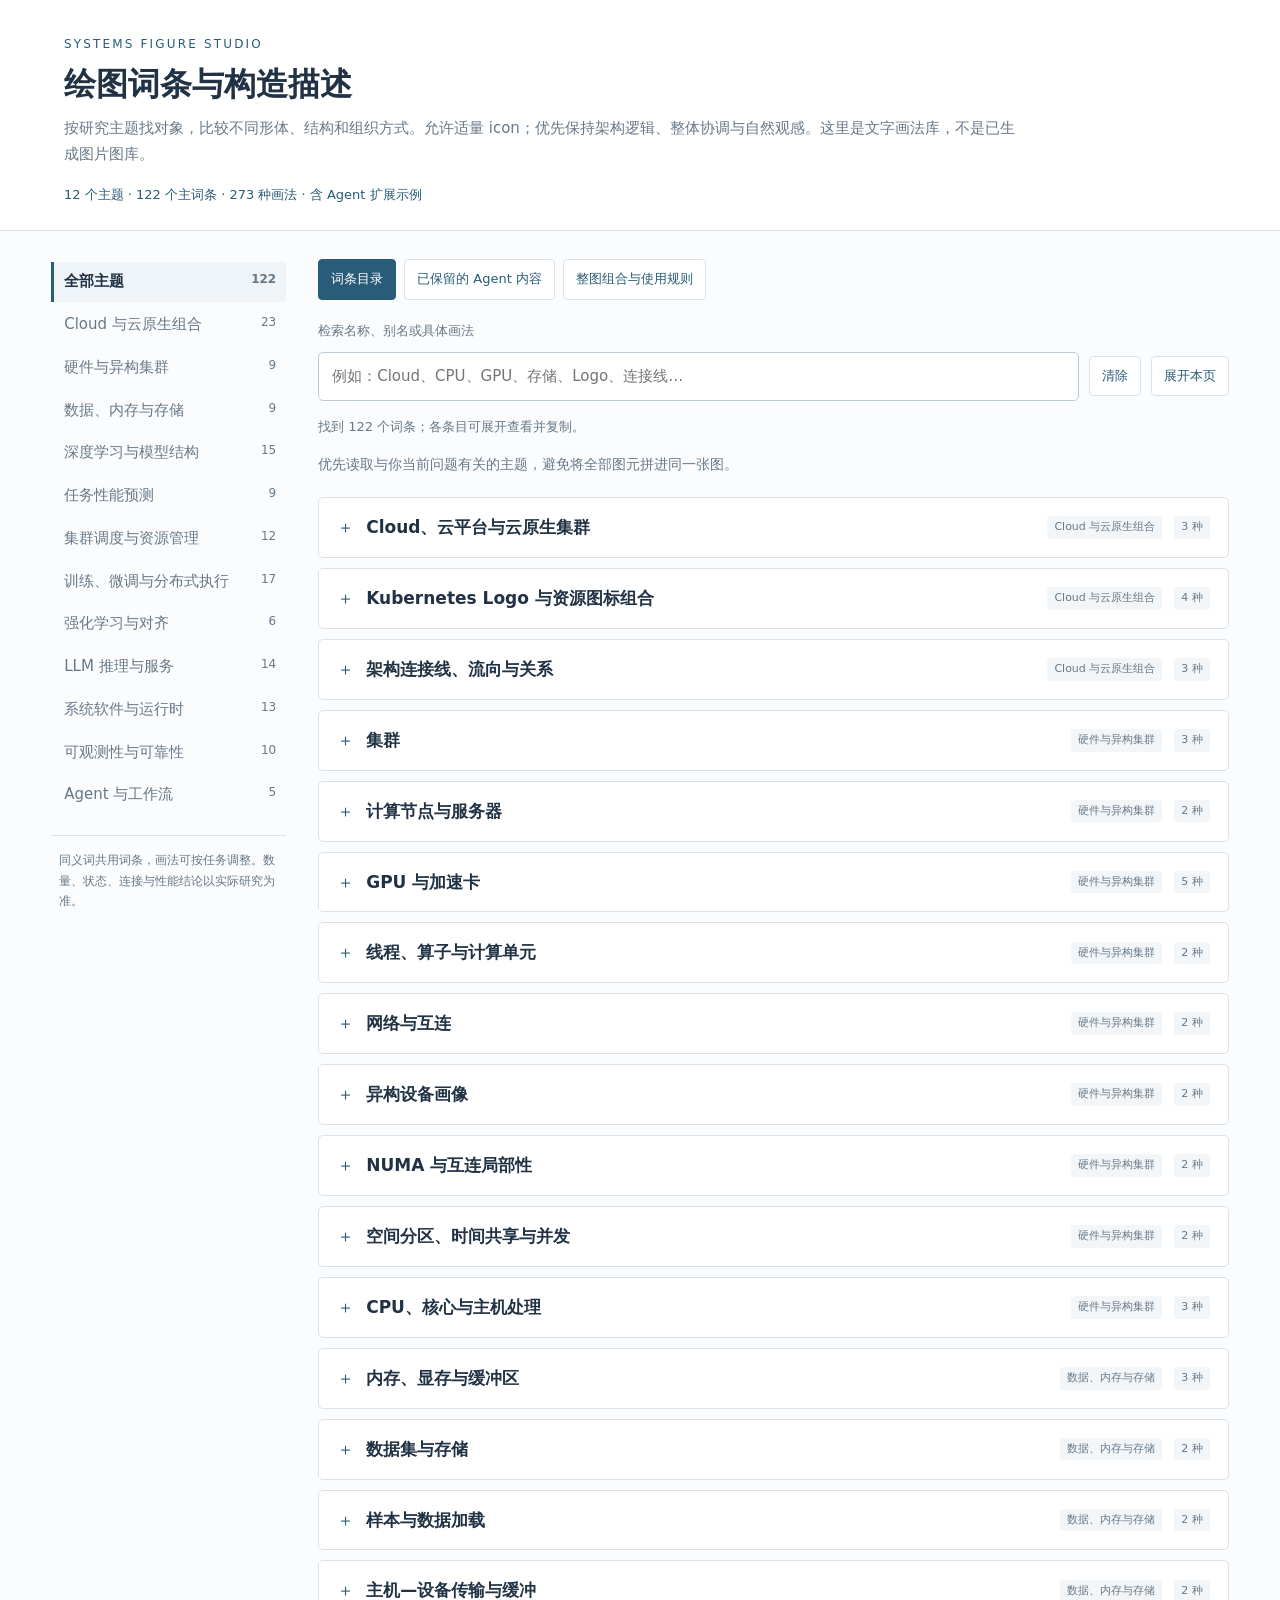
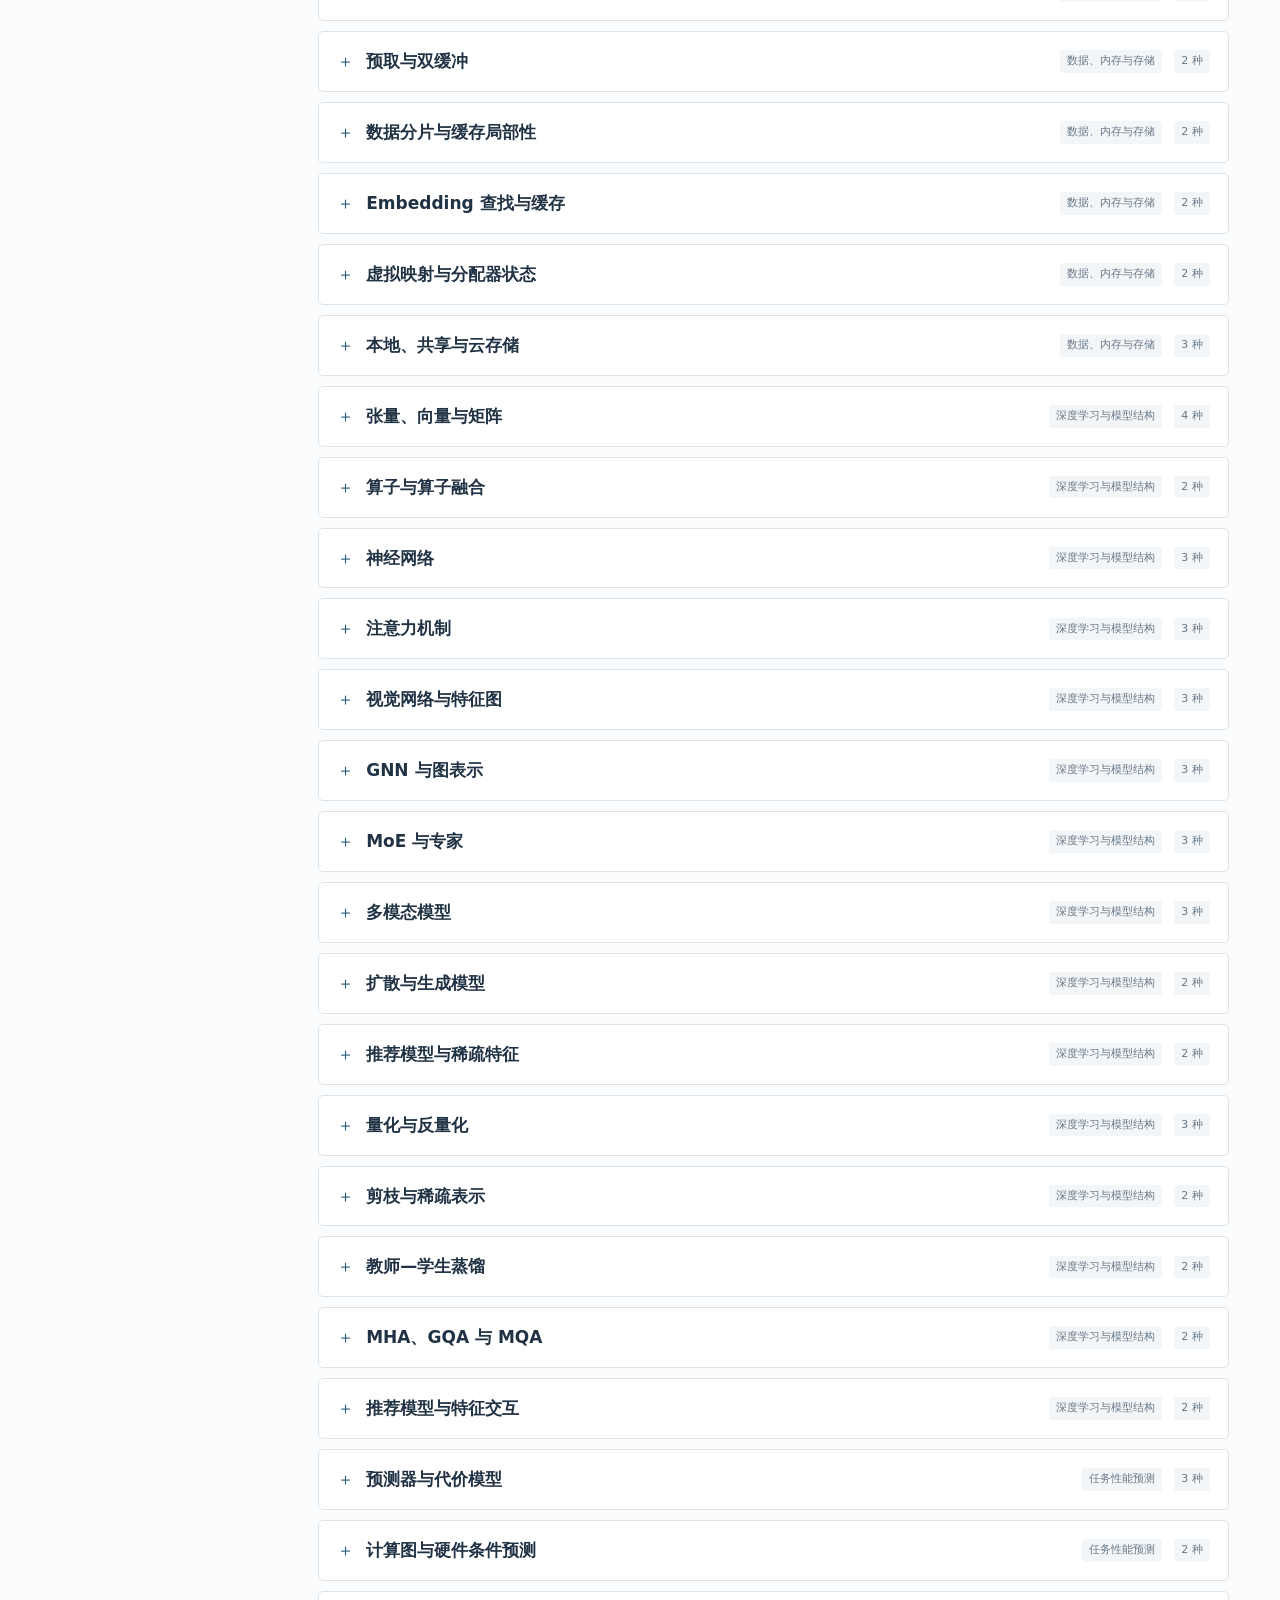
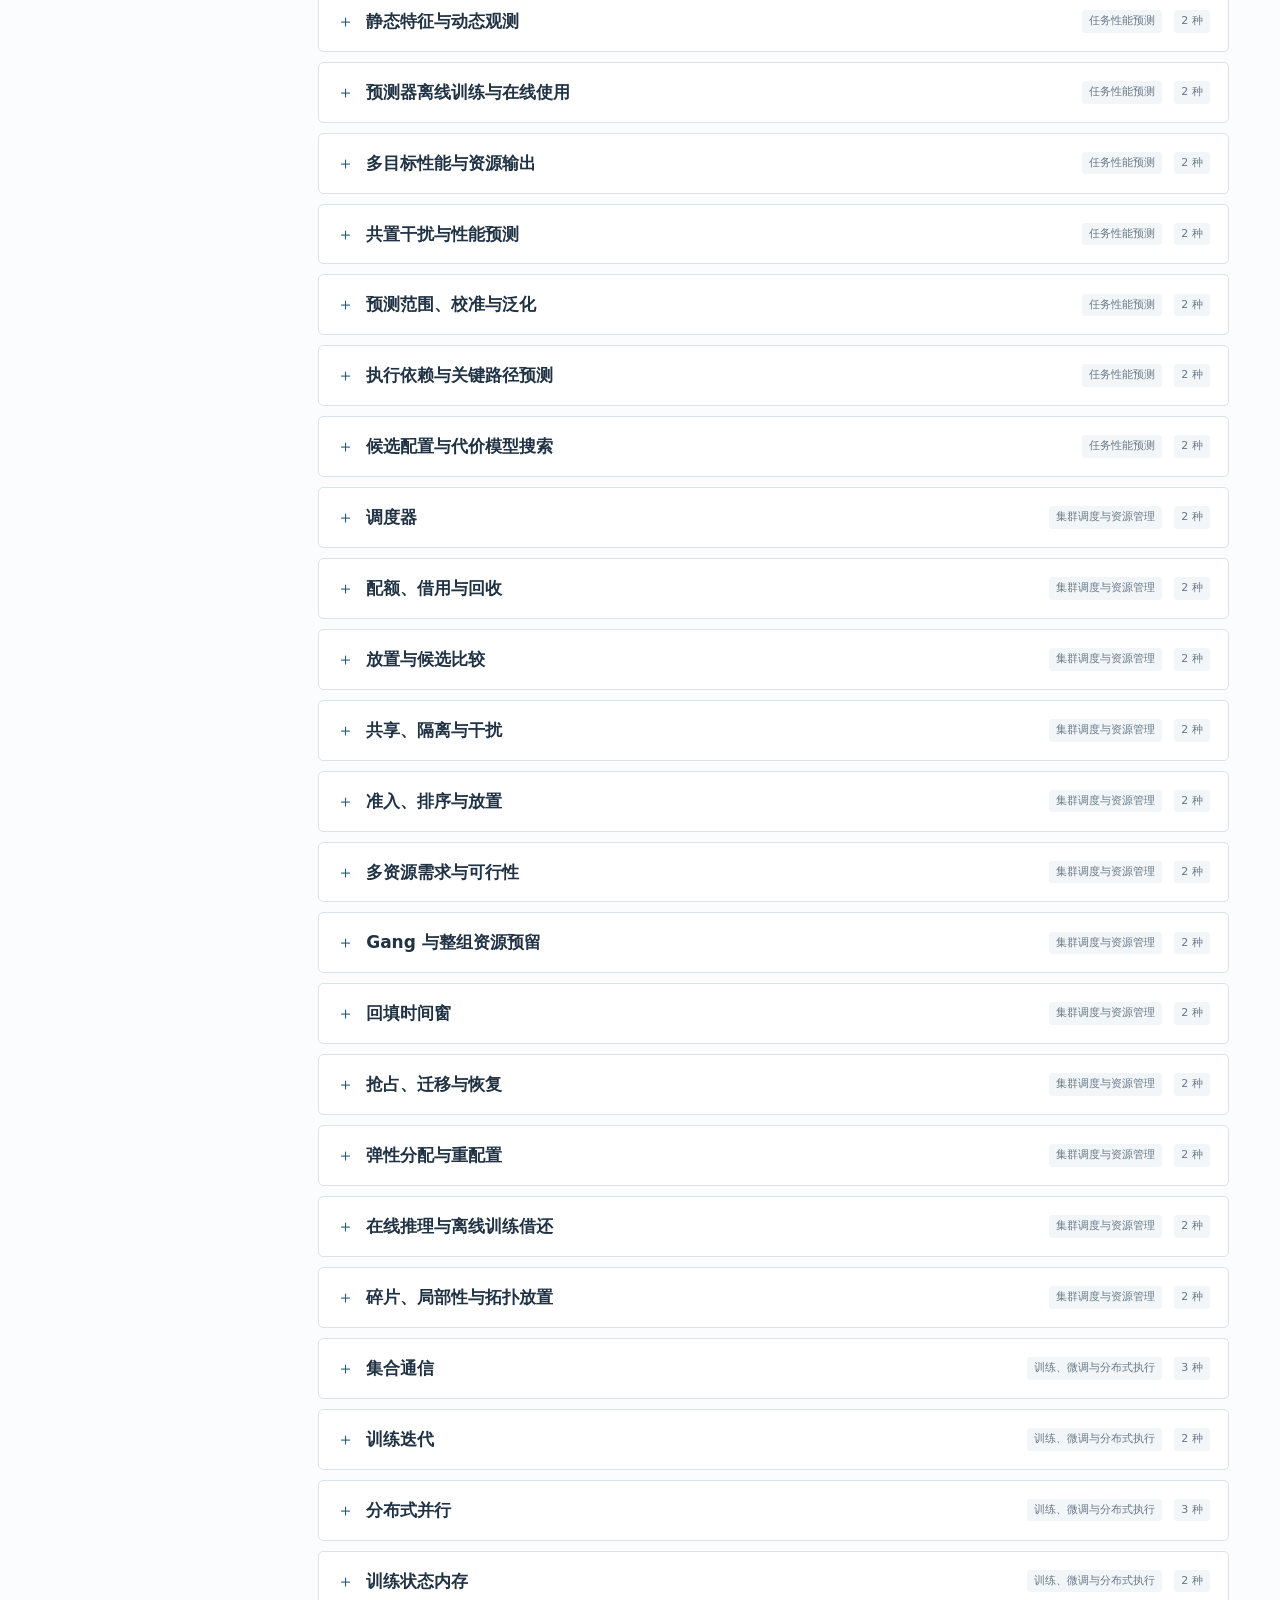
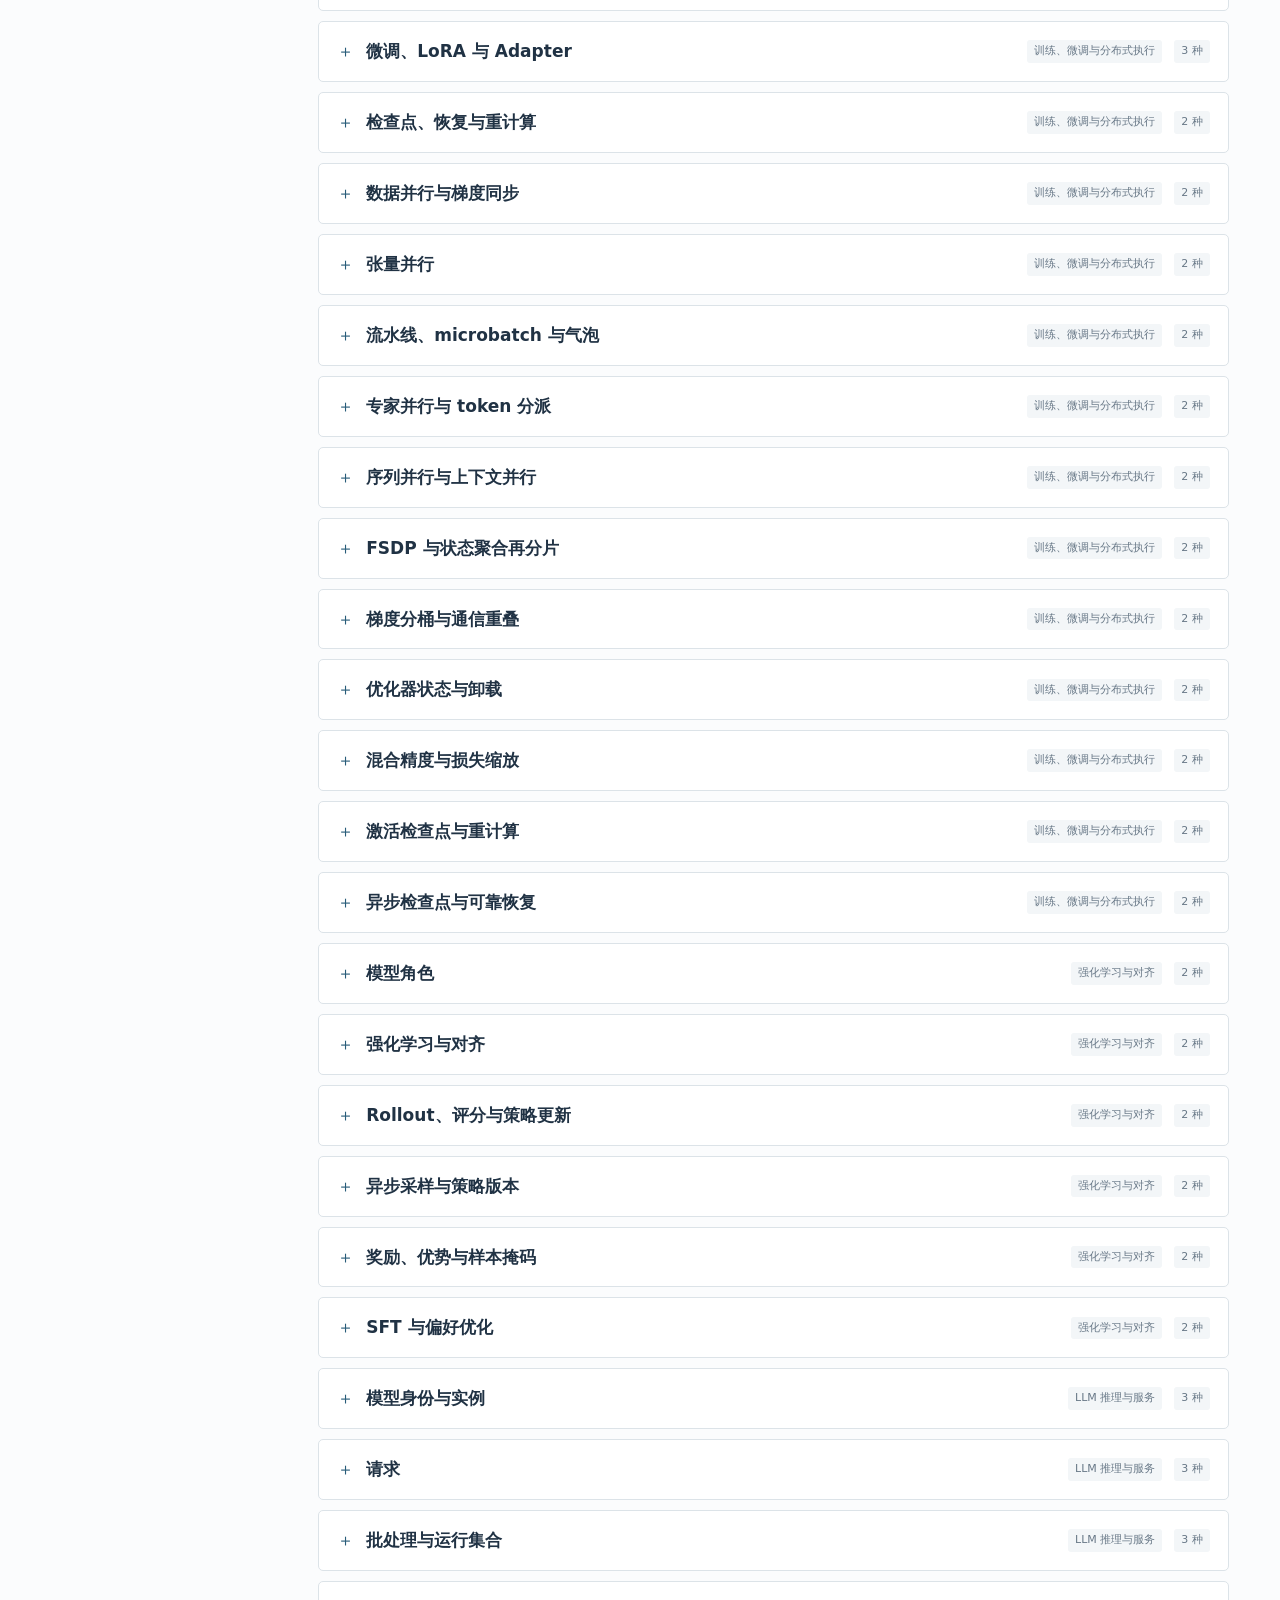
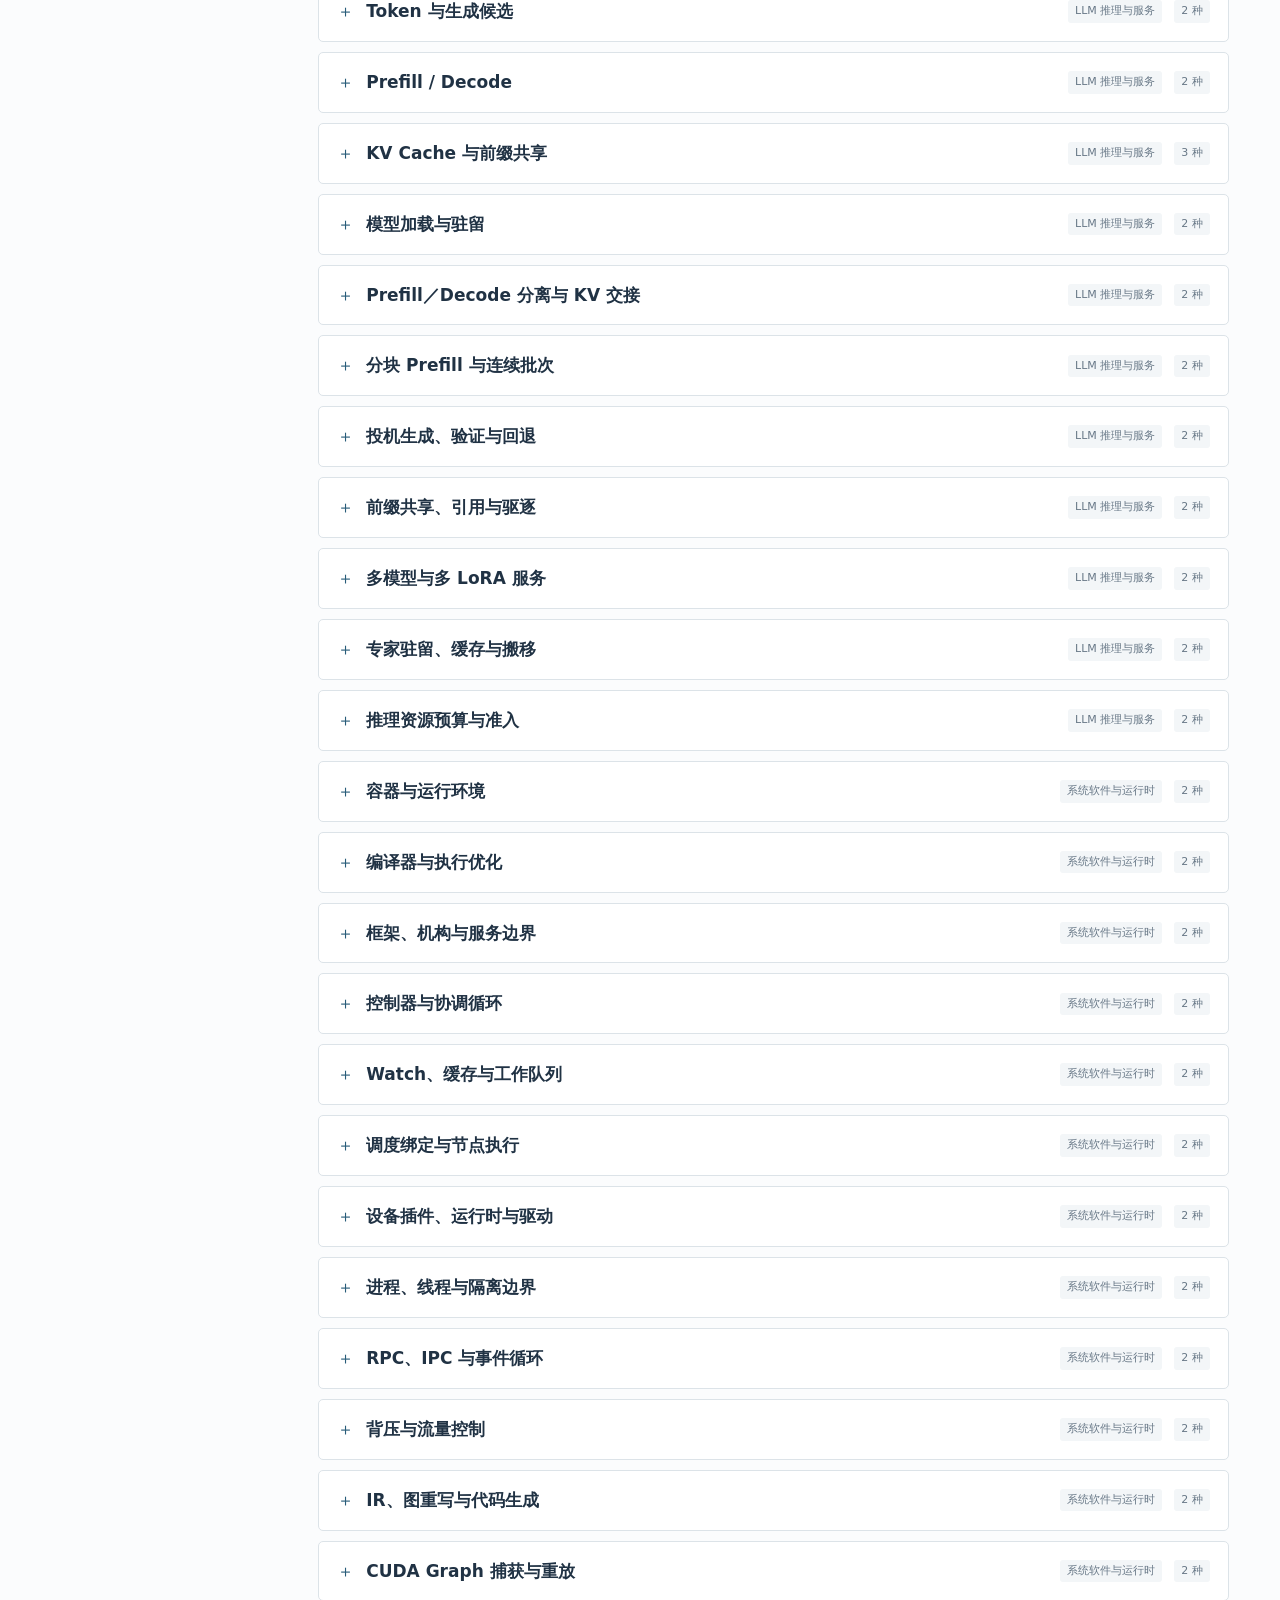
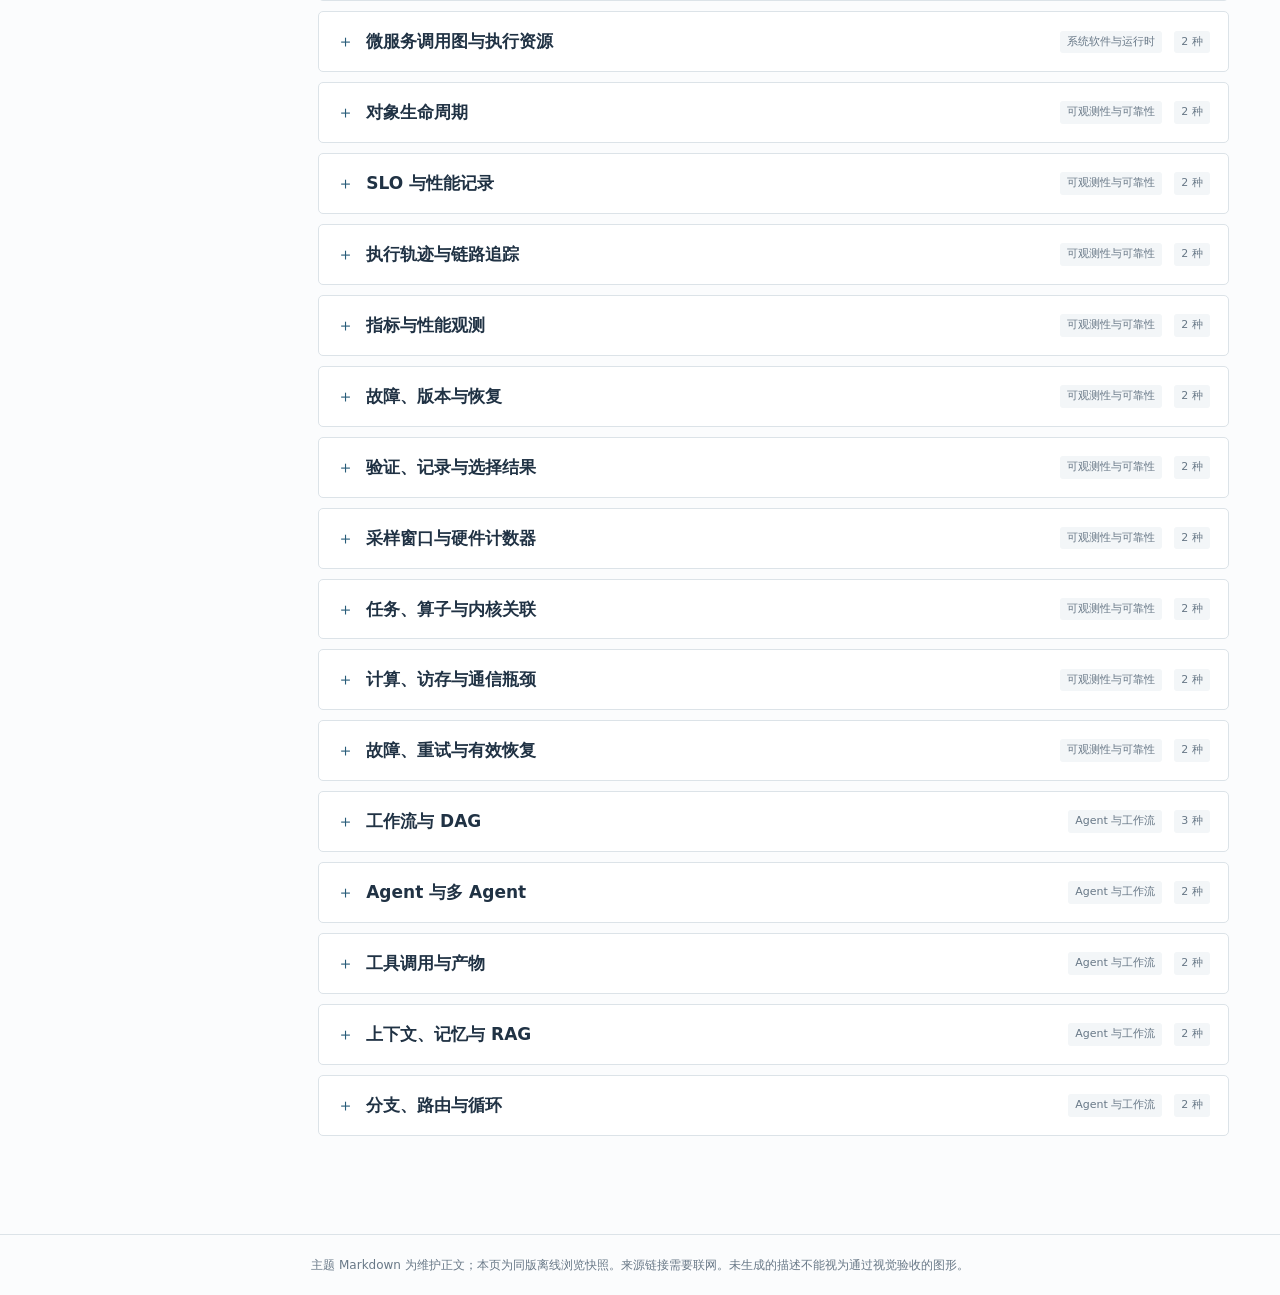
==== guide.html @ da6b76fa "Prepare Systems Figure Studio 0.1.0 for open-source release" ====
<!doctype html>
<html lang="zh-CN"><head><meta charset="utf-8"><meta name="viewport" content="width=device-width, initial-scale=1">
<title>Systems Figure Studio · 画法知识库</title>
<style>
:root{--ink:#203244;--muted:#687887;--line:#dce3e8;--bg:#fbfcfd;--accent:#285c79;--wash:#eef4f7}
*{box-sizing:border-box}body{margin:0;background:var(--bg);color:var(--ink);font:15px/1.7 system-ui,-apple-system,"PingFang SC","Microsoft YaHei",sans-serif}
header{padding:34px 5vw 24px;background:white;border-bottom:1px solid var(--line)}.eyebrow{font-size:12px;letter-spacing:.18em;color:var(--accent)}h1{font-size:32px;line-height:1.25;margin:10px 0 12px;font-weight:670}header p{max-width:960px;margin:0;color:var(--muted)}.stat{font-size:13px;margin-top:17px;color:var(--accent)}
.layout{display:grid;grid-template-columns:235px minmax(0,1fr);gap:32px;max-width:1340px;margin:28px auto;padding:0 4vw 60px}aside{position:sticky;top:15px;align-self:start}aside button{display:block;width:100%;background:none;border:0;border-left:3px solid transparent;text-align:left;padding:9px 10px;margin:3px 0;color:var(--muted);font:inherit;cursor:pointer;line-height:1.45}aside button.active{border-color:var(--accent);background:var(--wash);color:var(--ink);font-weight:600}.number{float:right;color:var(--muted);font-size:12px}.aside-note{border-top:1px solid var(--line);padding:14px 8px;margin-top:20px;font-size:12px;color:var(--muted)}
.controls{display:flex;gap:10px;align-items:center;flex-wrap:wrap}label[for=q]{font-size:13px;color:var(--muted);width:100%}input{min-width:230px;flex:1;border:1px solid #bfcbd3;border-radius:5px;background:white;padding:11px 13px;font:inherit;color:var(--ink)}button:focus-visible,summary:focus-visible,input:focus-visible{outline:3px solid #a6c4d8;outline-offset:2px}.plain{border:1px solid var(--line);background:white;color:var(--accent);padding:8px 12px;border-radius:4px;cursor:pointer;font:inherit;font-size:13px}.result-meta{font-size:13px;color:var(--muted);margin:15px 0}.topic-desc{font-size:14px;color:var(--muted);margin:5px 0 20px}
details.term{background:white;border:1px solid var(--line);border-radius:5px;margin-bottom:10px;overflow:hidden}details.term[open]{border-color:#a7bdcb}summary{list-style:none;cursor:pointer;padding:15px 18px;display:flex;align-items:center;gap:12px}summary::-webkit-details-marker{display:none}summary:before{content:'＋';color:var(--accent);font-size:17px}details[open]>summary:before{content:'−'}summary strong{font-size:17px;font-weight:630;flex:1}.tag{font-size:11px;color:var(--muted);background:#f3f6f8;padding:2px 7px;border-radius:3px;white-space:nowrap}.body{border-top:1px solid var(--line);padding:18px 24px}.aliases{font-size:12px;color:var(--muted);margin:0 0 10px}.meaning{margin:4px 0 14px}.variant{border-left:2px solid #c9d9e2;padding:2px 0 2px 16px;margin:18px 0}.variant h3{font-size:15px;margin:0 0 7px;font-weight:650}.variant p{margin:0}.notes{background:#f8fafb;padding:12px 14px;font-size:13px;color:#556575;margin-top:18px}.notes p{margin:6px 0}.sources button{background:none;color:var(--accent);border:0;border-bottom:1px solid #bdced9;cursor:pointer;padding:0;margin:0 8px 0 0;font:inherit}.foot{display:flex;justify-content:space-between;align-items:center;gap:16px;margin-top:15px;font-size:12px;color:var(--muted)}.empty{border:1px dashed var(--line);padding:35px;text-align:center;color:var(--muted)}
.extra{background:white;border:1px solid var(--line);padding:20px;margin-bottom:16px}.extra h2{font-size:20px;margin-top:0}.extra pre{font:inherit;font-size:14px;line-height:1.9;white-space:pre-wrap;overflow-wrap:anywhere;margin:0;color:#33495a}.tabbar{display:flex;gap:8px;margin-bottom:20px;flex-wrap:wrap}.tabbar .selected{background:var(--accent);color:white;border-color:var(--accent)}dialog{width:min(800px,92vw);max-height:85vh;overflow:auto;border:1px solid var(--line);border-radius:8px;padding:28px;color:var(--ink)}dialog::backdrop{background:#16253570}.close{float:right}dialog h2{font-size:21px;margin:6px 0 16px}dialog p{font-size:14px}a{color:var(--accent);text-underline-offset:3px}.source-id{letter-spacing:.08em;font-size:12px;color:var(--muted)}.toast{position:fixed;bottom:20px;left:50%;transform:translateX(-50%);background:var(--ink);color:white;padding:9px 20px;border-radius:5px;display:none;font-size:13px}.small{font-size:12px;color:var(--muted)}footer{font-size:12px;color:var(--muted);text-align:center;padding:20px;border-top:1px solid var(--line)}
@media(max-width:820px){.layout{grid-template-columns:1fr;gap:18px}aside{position:static;display:flex;gap:4px;flex-wrap:wrap}aside button{width:auto;padding:5px 9px;border-left:0;border-bottom:2px solid transparent;font-size:12px}.number,.aside-note{display:none}h1{font-size:26px}.body{padding:14px}summary{padding:13px 11px}summary strong{font-size:15px}.tag{font-size:10px}}
@media print{aside,.controls,.tabbar,.plain,footer{display:none}.layout{display:block}details{break-inside:avoid}.body{display:block}header{padding:10px}dialog{display:none}}
</style></head><body>
<header><div class="eyebrow">SYSTEMS FIGURE STUDIO</div><h1>绘图词条与构造描述</h1><p>按研究主题找对象，比较不同形体、结构和组织方式。允许适量 icon；优先保持架构逻辑、整体协调与自然观感。这里是文字画法库，不是已生成图片图库。</p><div class="stat" id="stats"></div></header>
<div class="layout"><aside id="themes" aria-label="主题选择"></aside><main>
<div class="tabbar"><button class="plain selected" id="tab-main">词条目录</button><button class="plain" id="tab-agent">已保留的 Agent 内容</button><button class="plain" id="tab-guide">整图组合与使用规则</button></div>
<section id="main-view"><div class="controls"><label for="q">检索名称、别名或具体画法</label><input id="q" type="search" placeholder="例如：Cloud、CPU、GPU、存储、Logo、连接线…"><button class="plain" id="clear">清除</button><button class="plain" id="expand">展开本页</button></div><p class="result-meta" id="count" aria-live="polite"></p><p class="topic-desc" id="scope"></p><div id="list"></div></section>
<section id="extra-view" hidden></section>
</main></div><footer>主题 Markdown 为维护正文；本页为同版离线浏览快照。来源链接需要联网。未生成的描述不能视为通过视觉验收的图形。</footer>
<dialog id="source-dialog"><button class="plain close" id="close-source">关闭</button><div id="source-body"></div></dialog><div class="toast" id="toast" role="status"></div>
<script type="application/json" id="payload">{"terms": [{"id": "cloud-environment", "title": "Cloud、云平台与云原生集群", "topic": "cloud", "topic_title": "Cloud 与云原生组合", "path": "topics/cloud-native-kubernetes.md", "anchor": "cloud-environment", "aliases": ["Cloud", "cloud native", "云", "云原生", "云平台", "云集群", "私有云", "混合云", "region", "availability zone", "VPC", "subnet"], "meaning": "运行环境、管理范围、网络范围或地域层级，以及其中的集群与服务；按本图实际需要展开。", "variants": [{"name": "云轮廓作为环境标题", "description": "在平台标题旁使用简洁云轮廓，下面用轻边界组织一个或多个集群；节点和设备直接复用已有词条。云符号只标识环境，不变成传输数据的中间步骤。复杂布局优先用标题标记而不是把所有节点挤进不规则云轮廓；简单总览可以将云轮廓本身作为整体外形。"}, {"name": "云环境与集群的局部展开", "description": "外层用淡边界表示云环境，内部按实际归属组织集群、计算节点和存储；仅把一个节点向下拉出 CPU、GPU、主存与本地盘，其余节点保留简化身份。外部共享存储单独放在正确范围。由清楚的展开引线维持节点 ID，避免同一节点被误认为新增副本。"}, {"name": "多云／本地并列与跨域路径", "description": "本地与远端云环境平行排列，采用相容的云、机架或节点形体，只有确实存在的请求、数据复制或控制关系跨域连接。地域、可用区、网络域和 Kubernetes 集群属于不同边界维度；重叠关系复杂时拆成逻辑与部署两幅视图，不强制画成固定层层包含。"}], "guard": "云原生不等于必须运行在公有云，也不等于只有 Kubernetes。不要无依据添加 region、VPC、托管控制面或云厂商；平台范围、网络隔离和部署归属分别标明。", "take": "C01。集群组件层次以官方文本校对，云轮廓与整图布局是原创候选。", "refs": ["C01"], "recipe_status": "description_ready", "image_status": "not_generated", "origin": "added_v0.4.1"}, {"id": "kubernetes-platform-logo", "title": "Kubernetes Logo 与资源图标组合", "topic": "cloud", "topic_title": "Cloud 与云原生组合", "path": "topics/cloud-native-kubernetes.md", "anchor": "kubernetes-platform-logo", "aliases": ["Kubernetes", "K8s", "logo", "Logo", "项目标识", "平台标识", "Pod 图标", "Node 图标", "Service 图标"], "meaning": "用准确项目标识说明平台身份，用资源图标或结构说明内部对象，并与整图层级协调。", "variants": [{"name": "集群边界标题", "description": "将官方 Kubernetes Logo 与集群名称组成一个小标题，放在实际集群边界的左上或阅读起点；内部继续画节点、Pod、服务和资源。Logo 与标题相近的视觉重量，不占据核心机制中心。独立集群或独立面板可按需重复，用 ID 区分，不在每个 CPU/GPU/Pod 上贴相同 Logo。"}, {"name": "软件平台层标题", "description": "系统采用分层构图且 Kubernetes 是实现基础时，把 Logo 放在平台层标题。研究模块与既有组件以主次、强调色和短标签区分。软件层次不等于物理部署；研究模块实际在同一集群运行时，不能仅为突出贡献而移到集群边界外。"}, {"name": "接口或折叠平台端点", "description": "详细图把 Logo 放在 Kubernetes API 或平台标题附近，交互箭头连到明确接口或组件；概览可以把 Logo＋准确名称作为折叠平台端点，箭头接该整体。一个视图中不要同时把 Logo 当作背景注释和独立运算节点。"}, {"name": "资源图标与局部结构配合", "description": "项目 Logo 标平台，Pod、Service、Node 等图标标资源类型，实例旁保留名称或 ID。可选择社区资源图标或相容的简化构造，只在焦点对象旁展开容器、队列或设备。框架 Logo 放到对应运行时或服务标题，不组成无归属的技术栈贴纸墙。"}], "guard": "准确标识优先取官方素材；生图不能可靠保留时留位后插入真实 SVG/PNG，不把近似生成图称作官方 Logo。统一视觉尺寸、留白与标签，不扭曲标识。身份标识不表示项目方认证。", "take": "C02、C04。已读官方素材说明；具体位置和组合为本库设计，未用官方图面证明审美质量。", "refs": ["C02", "C04"], "recipe_status": "description_ready", "image_status": "not_generated", "origin": "added_v0.4.1"}, {"id": "architecture-connections", "title": "架构连接线、流向与关系", "topic": "cloud", "topic_title": "Cloud 与云原生组合", "path": "topics/cloud-native-kubernetes.md", "anchor": "architecture-connections", "aliases": ["连接线", "连线", "箭头", "connector", "edge", "data flow", "control flow", "mapping", "dependency", "bus", "switch", "数据流", "控制流", "归属", "局部展开"], "meaning": "通过端点、方向、路由和图例把资源关系、数据传输、控制动作、依赖和映射区分开。", "variants": [{"name": "分层布线与明确端口", "description": "节点或服务层按基线排列，线从面向目的地的端口出入；用短折线或柔和曲线绕开标签，为主数据路径预留通道。包含关系用边界或括号，部署映射用细引线，真正的数据／控制交互才画带方向的路径。线型含义在本图固定并附简短图例，不把“虚线”预设为所有辅助关系。"}, {"name": "共享网络骨架与局部路径高亮", "description": "确有交换机、总线或共享网络时，用少量交换节点与物理链路构成骨架，计算与存储节点以简短支路接入。无向物理连线表示连通，焦点请求另用有向路径叠加；只高亮一条关键路径。简化后的总线需标为网络抽象，不能凭排版创造真实共享瓶颈或全连接拓扑。"}, {"name": "主流程与外围反馈", "description": "主数据路径从左向右或从上向下展开，状态回传、监控和重试绕到外围；不同返回内容分别接真实接收者。跨越不相连的线避免视觉交点，必要时用跳线或调整通道，明确汇合处才画接点。多条同类线可以束化，保留源端与目的端映射，不用粗箭头遮盖未知关系。"}], "guard": "物理互连、请求流、挂载、依赖、包含与映射不可不加说明地混用；双向箭头不自动代表两条独立链路，交叉不等于连接。没有真实数据时线宽只作强调，不标称带宽比例。", "take": "原创绘图语法；可结合 C01、C03、C05 校对控制、数据与资源对象的技术关系。", "refs": ["C01", "C03", "C05"], "recipe_status": "description_ready", "image_status": "not_generated", "origin": "added_v0.4.1"}, {"id": "cluster", "title": "集群", "topic": "hardware", "topic_title": "硬件与异构集群", "path": "topics/hardware-cluster.md", "anchor": "cluster", "aliases": ["cluster", "集群", "异构集群", "多租户", "资源池", "virtual cluster"], "meaning": "多个计算节点、设备与资源归属构成的执行环境。", "variants": [{"name": "节点阵列＋局部展开", "description": "先重复机器单元，在每台内部放少量可辨的设备封装；只将焦点机器拉出剖面，保留节点—设备两层归属。"}, {"name": "拓扑骨架＋节点截面", "description": "以少量实际链路构成主骨架，端点使用含计算阵列和存储条的紧凑节点截面；不画机房摄影式细节。"}, {"name": "资源底板＋任务覆盖层", "description": "在同一资源底板上展示已有占用，再把一个带稳定身份的候选任务覆盖层放入可行区域；格子只承担容量语义。"}], "guard": "节点归属、拓扑和资源单位分开；未给出的设备数量、带宽仅作示意。", "take": "R26、S03。节点与设备的包含关系来自 R26，资源时间份额参照 S03；拓扑轮廓和资源底板是泛化构造。", "refs": ["R26", "S03"], "recipe_status": "description_ready", "image_status": "not_generated", "origin": "migrated_normalized"}, {"id": "node", "title": "计算节点与服务器", "topic": "hardware", "topic_title": "硬件与异构集群", "path": "topics/hardware-cluster.md", "anchor": "node", "aliases": ["node", "worker", "server", "rack", "NUMA", "机架"], "meaning": "一台计算节点中的处理器、存储和连接，或其简化身份。", "variants": [{"name": "模块化剖面", "description": "将 CPU/GPU 计算区、侧置存储条、主存平面画在共享边界内，外部只保留输入/网络端口；需要内部结构时采用局部剖面；只需定位节点时可保留同风格服务器小图标。"}, {"name": "展开式节点", "description": "主体保留窄侧面，内部设备向一侧有序展开，细引出线指向原安装位置；用展开关系表达组成。"}], "guard": "这两种为结构改编，不是某型号服务器的真实布局。", "take": "R17。借鉴所列来源的局部形体或组织关系；各候选是改编描述，不表示每种画法都直接出现在原图。", "refs": ["R17"], "recipe_status": "description_ready", "image_status": "not_generated", "origin": "migrated_normalized"}, {"id": "accelerator", "title": "GPU 与加速卡", "topic": "hardware", "topic_title": "硬件与异构集群", "path": "topics/hardware-cluster.md", "anchor": "accelerator", "aliases": ["GPU", "NPU", "TPU", "FPGA", "ASIC", "加速卡", "NVIDIA", "AMD", "昇腾", "寒武纪", "SM", "Tensor Core"], "meaning": "GPU 或专用加速器；区分物理板卡、芯片与执行组织。", "variants": [{"name": "阵列与局部单元（芯片结构示意）", "description": "重复计算单元间有细互连；侧置缓冲条，拉出一个单元显示 ALU 与寄存器，用特殊运算轮廓保留辨识度。"}, {"name": "专用加速器的分配网与归约树", "description": "仅用于具备该结构的专用加速器：在紧凑封装中排列分配网、运算点阵与归约树，高亮一条数据路径。GPU 板卡或通用设备身份不套用这一内部架构。"}, {"name": "计算面与存储面的分解视图", "description": "计算平面与侧置存储分区错位展开，一束明确的数据路径连接两者；仅做通用示意，不声称实际封装结构。"}, {"name": "简化板卡或芯片身份", "description": "使用薄型板卡或芯片轮廓，保留中央计算体和少量存储部件；省去散热器、螺丝等无关细节。与节点或网络符号保持统一线条和视角，可直接作为设备身份，不强制展开内部阵列。"}, {"name": "薄板卡与局部封装", "description": "用略长的PCB轮廓、薄侧面和局部安装挡片形成设备外形；中央计算封装与两侧显存分开，边缘可露出短金手指。主芯片有明确身份或简洁内部计算面，部件之间保留间距。色彩以板卡和封装的浅明暗变化为主，不用高光质感代替形体。作为小图标时省略针脚和安装细节，保持轮廓及中央计算体；作为大图元时增加有辨识作用的局部而非放大空白矩形。示意部件数量不表示真实产品规格。"}], "guard": "特定论文微架构不等于所有 GPU；厂商能力与布局无依据时不画。", "take": "R17、R18。PE 与局部剖面参考 R17；交叉互连和归约树只适用于 R18 一类专用架构，不作为通用 GPU 实物图。", "refs": ["R17", "R18"], "recipe_status": "description_ready", "image_status": "not_generated", "origin": "migrated_normalized"}, {"id": "compute", "title": "线程、算子与计算单元", "topic": "hardware", "topic_title": "硬件与异构集群", "path": "topics/hardware-cluster.md", "anchor": "compute", "aliases": ["warp", "thread block", "thread", "kernel", "SIMT", "计算单元", "stream"], "meaning": "计算单元、线程组或算子执行的局部结构。", "variants": [{"name": "执行阵列中的活动前沿", "description": "计算点阵中只高亮一条活动行或一组单元，输入切片沿侧边进入，局部输出从另一侧汇出。"}, {"name": "算子内部的数据收敛", "description": "用两束输入、乘加运算点、局部缓冲和输出向量展示 kernel 内部主路径；省略大多数线程。"}], "guard": "节点表示 PE、线程还是算子必须明确；不能混用硬件/逻辑层次。", "take": "R17、R18。借鉴所列来源的局部形体或组织关系；各候选是改编描述，不表示每种画法都直接出现在原图。", "refs": ["R17", "R18"], "recipe_status": "description_ready", "image_status": "not_generated", "origin": "migrated_normalized"}, {"id": "network", "title": "网络与互连", "topic": "hardware", "topic_title": "硬件与异构集群", "path": "topics/hardware-cluster.md", "anchor": "network", "aliases": ["PCIe", "NVLink", "NVSwitch", "InfiniBand", "RDMA", "网络拓扑", "带宽", "link"], "meaning": "通信端点、链路、交换或数据重排关系。", "variants": [{"name": "多级交叉交换网", "description": "细节点与交叉连线构成多级拓扑，外围端口对齐，少量选中路径高亮；不为对称而添加不存在的链路。"}, {"name": "数据重排的二部连线", "description": "左右两组端点各附短数据向量；弧线表示数据从源分区到目标分区的置换，端点身份保持。"}], "guard": "物理链路与逻辑通信分开；线宽未量化时只做强调。", "take": "R18。借鉴所列来源的局部形体或组织关系；各候选是改编描述，不表示每种画法都直接出现在原图。", "refs": ["R18"], "recipe_status": "description_ready", "image_status": "not_generated", "origin": "migrated_normalized"}, {"id": "device-profile", "title": "异构设备画像", "topic": "hardware", "topic_title": "硬件与异构集群", "path": "topics/hardware-cluster.md", "anchor": "device-profile", "aliases": ["heterogeneous device", "设备画像", "算力", "显存", "带宽", "CPU", "GPU", "NPU", "TPU", "FPGA", "ASIC"], "meaning": "同一任务所面对的设备类型与性能条件。", "variants": [{"name": "设备轮廓与侧置属性条", "description": "将不同设备放在同一基线上，采用相容的芯片或板卡小轮廓。每个设备旁只放与判断有关的属性带，例如显存容量、计算能力与链路；焦点属性展开，其余用短标签。属性带分别标单位，不能把长度相同解释为能力相同。"}, {"name": "共享任务与设备条件扇出", "description": "将一个带稳定 ID 的任务小图置于左侧，右侧扇出不同设备条件。任务形体只画一次，每条候选路径附自己的设备标签与预测记录；用弱化的路径保留备选，不把图画成多份任务已同时执行。"}], "guard": "未经实测的性能只用符号或明确的示意值；不同类型加速器不共用虚构的内部版图。", "take": "S01、S03。借鉴硬件条件比较的语义；设备轮廓与属性布局是补充构造。", "refs": ["S01", "S03"], "recipe_status": "description_ready", "image_status": "not_generated", "origin": "original_or_adapted_candidate"}, {"id": "numa-locality", "title": "NUMA 与互连局部性", "topic": "hardware", "topic_title": "硬件与异构集群", "path": "topics/hardware-cluster.md", "anchor": "numa-locality", "aliases": ["NUMA", "PCIe", "NVLink", "NVSwitch", "RDMA", "InfiniBand", "locality"], "meaning": "设备、内存与网络之间的局部性和跨域访问。", "variants": [{"name": "局部岛与跨域桥", "description": "把一个 NUMA 域的 CPU、主存和直连设备收在轻边界内，不同域并排成局部岛；跨域路径从明确端口穿过中间桥接区。优先突出当前任务访问的那条路径，设备小图标保持同一比例。"}, {"name": "拓扑主图与路径抽条", "description": "主图只保留必要端点和交换层，从中抽出一条 CPU—链路—GPU 的访问路径放在下方。主图端点与抽条保持 ID 对应，用接口与跳数标签解释差别，不把低带宽画成断路。"}], "guard": "PCIe、NVLink 和网络交换的实际连接须由部署确定；示意拓扑不是具体服务器布线图。", "take": "尚无专门原图。原创或通用构造候选；没有已绑定的专门原图。", "refs": [], "recipe_status": "description_ready", "image_status": "not_generated", "origin": "original_or_adapted_candidate"}, {"id": "device-sharing-modes", "title": "空间分区、时间共享与并发", "topic": "hardware", "topic_title": "硬件与异构集群", "path": "topics/hardware-cluster.md", "anchor": "device-sharing-modes", "aliases": ["MIG", "MPS", "time slicing", "GPU sharing", "隔离", "并发"], "meaning": "比较不同共享方式的资源边界与执行组织。", "variants": [{"name": "分区剖面", "description": "在一个 GPU 轮廓内用明确边界显示硬件分区，各区分别包含必要计算与存储部分；任务入口接到所分配区域。只在确有硬件分区时使用这种切法，边界位置与比例作示意。"}, {"name": "同卡多流与时间片对照", "description": "保留相同的 GPU 身份，下方分别展开多条流的执行片段，或单条交替时间片。并发图用重叠表达同时执行，轮换图用连续区间表达占用次序；用小标签说明机制，不仅换颜色。"}], "guard": "MIG、MPS、时间切片不能画成同一种隔离；没有配置和实现依据时不标硬上限或强隔离。", "take": "尚无专门原图。原创或通用构造候选；没有已绑定的专门原图。", "refs": [], "recipe_status": "description_ready", "image_status": "not_generated", "origin": "original_or_adapted_candidate"}, {"id": "cpu-processor", "title": "CPU、核心与主机处理", "topic": "hardware", "topic_title": "硬件与异构集群", "path": "topics/hardware-cluster.md", "anchor": "cpu-processor", "aliases": ["CPU", "processor", "socket", "core", "vCPU", "主机处理器", "处理器封装"], "meaning": "CPU 的实体身份、内部核心组织，或在异构计算中的主机侧作用。", "variants": [{"name": "处理器封装与短标签", "description": "用正视或轻微倾斜的芯片轮廓表示 CPU，保留中央计算面与少量边缘触点。旁边标 CPU 或 socket ID；与 GPU 板卡共享线宽、配色和视角，不通过夸张芯片大小推断性能。适合节点内部的小型身份组件。"}, {"name": "核心组与共享缓存的局部展开", "description": "先画封装外形，仅展开一个示意核心组；少量重复核心围绕独立缓存带排列，主存放在封装外。其余核心组折叠为相同轮廓。数量和缓存拓扑无依据时标为示意，不能拿 GPU 的 SM 或专用加速器归约树替代 CPU 内部结构。"}, {"name": "主机准备与设备计算双区", "description": "主机侧用 CPU 小芯片和少量预处理任务，设备侧复用 GPU 板卡与张量组件；数据通过主存／传输带进入设备。仅在真实流程中存在时展开解码、预处理、数据加载，不预设所有 GPU 数据都必须复制经过 CPU。需要表达时序则抽出 CPU 准备与 GPU 执行两条轨道。"}], "guard": "物理 socket、核心、硬件线程和 vCPU 是不同粒度；没有绑定策略时不把每个线程永久连到某个物理核心。", "take": "原创通用构造；没有绑定特定 CPU 型号或专门论文原图。", "refs": [], "recipe_status": "description_ready", "image_status": "not_generated", "origin": "added_v0.4.1"}, {"id": "memory", "title": "内存、显存与缓冲区", "topic": "data", "topic_title": "数据、内存与存储", "path": "topics/data-memory-storage.md", "anchor": "memory", "aliases": ["显存", "memory", "HBM", "DRAM", "SRAM", "register", "共享内存", "寄存器", "buffer", "memory pool"], "meaning": "内存层次、数据驻留与可用容量。", "variants": [{"name": "层次金字塔＋实际数据块", "description": "使用层次轮廓区分快慢存储，旁边另画一个被搬移的 tile；不把金字塔面积用于精确容量。"}, {"name": "切开的内存条带", "description": "长内存面按已占用/缓存/空闲切段，拉出一个块显示 token 或张量片；轮廓保持连续地址空间含义。"}, {"name": "逻辑/物理双视图", "description": "左侧紧凑逻辑页，中间少量映射记录，右侧不连续物理页；用弧线逐块连接，空页保留。"}], "guard": "明确地址、容量和状态；cached 不自动等于 free。", "take": "R19、R22、S09。借鉴所列来源的局部形体或组织关系；各候选是改编描述，不表示每种画法都直接出现在原图。", "refs": ["R19", "R22", "S09"], "recipe_status": "description_ready", "image_status": "not_generated", "origin": "migrated_normalized"}, {"id": "storage", "title": "数据集与存储", "topic": "data", "topic_title": "数据、内存与存储", "path": "topics/data-memory-storage.md", "anchor": "storage", "aliases": ["SSD", "对象存储", "dataset", "数据集", "文件", "分区", "shard", "dataloader"], "meaning": "数据对象、持久存储和层次归属。", "variants": [{"name": "数据页束与局部索引", "description": "不同内容的小数据页错位成束；边缘可见页序，前方抽出一页，内部以样本缩略片表示实际内容。"}, {"name": "分层存储与对象搬移", "description": "上层缓存薄片、中层主存条、下层持久对象页束；同一对象沿跨层路径移动，源端按 copy/move 正确保留。"}], "guard": "存储页与模型参数页不得不加说明地混用；避免数据库圆柱代替全部内容。", "take": "尚无专门原图。通用或原创构造；尚无已绑定的专门原图，待按使用情境补充。", "refs": [], "recipe_status": "description_ready", "image_status": "not_generated", "origin": "migrated_normalized"}, {"id": "data-pipeline", "title": "样本与数据加载", "topic": "data", "topic_title": "数据、内存与存储", "path": "topics/data-memory-storage.md", "anchor": "data-pipeline", "aliases": ["sample", "dataset", "batch", "microbatch", "epoch", "iteration", "dataloader", "预处理", "数据加载"], "meaning": "样本选择、预处理与批次形成。", "variants": [{"name": "样本缩略片到 batch", "description": "图像、文本片段或记录保留少量实际内容，经过选择边界后组成紧凑 batch，不用 Dataset 一个字框概括。"}, {"name": "字段稀疏点到稠密向量", "description": "各字段以不同长度稀疏行表示，激活位突出，扇入映射到相同宽度的embedding行，再进入训练。"}], "guard": "不要把随机抽样、排序和分片画成同一种箭头。", "take": "R14、R16。借鉴所列来源的局部形体或组织关系；各候选是改编描述，不表示每种画法都直接出现在原图。", "refs": ["R14", "R16"], "recipe_status": "description_ready", "image_status": "not_generated", "origin": "migrated_normalized"}, {"id": "host-device-buffer", "title": "主机—设备传输与缓冲", "topic": "data", "topic_title": "数据、内存与存储", "path": "topics/data-memory-storage.md", "anchor": "host-device-buffer", "aliases": ["H2D", "D2H", "pinned memory", "DMA", "异步拷贝", "buffer"], "meaning": "从主机数据到设备可用数据的转移过程。", "variants": [{"name": "主机页束与设备薄片", "description": "主机侧用页束，设备侧用张量薄片；中间保留传输带，带内只有一个焦点批次。固定页内存区域用外括号与短标签识别，完成点之后才把设备数据标为可用。"}, {"name": "计算与拷贝双泳道", "description": "共享时间轴上分开拷贝与计算两条轨道。同一批次的搬移先完成，再由细依赖线接计算；下一批次搬移可与当前计算重叠。只高亮一个依赖对，避免把所有区间连成网。"}], "guard": "异步提交不等于数据已经可用；重叠能力和同步位置由实现决定。", "take": "S02。所列来源仅为相关机制或局部组织依据，具体画面由本条重新构造。", "refs": ["S02"], "recipe_status": "description_ready", "image_status": "not_generated", "origin": "original_or_adapted_candidate"}, {"id": "prefetch-double-buffer", "title": "预取与双缓冲", "topic": "data", "topic_title": "数据、内存与存储", "path": "topics/data-memory-storage.md", "anchor": "prefetch-double-buffer", "aliases": ["prefetch", "double buffering", "ping pong buffer", "数据供给"], "meaning": "通过缓冲切换组织生产与消费。", "variants": [{"name": "两个固定缓冲槽交替", "description": "A、B 两个槽位固定在画面上，分别接生产端和消费端；用两个相邻时刻展示它们交换职责。批次 ID 跟随数据，槽位 ID 不动，正在使用与正在填充可用边框和标签共同区分。"}, {"name": "队列水位与前瞻窗口", "description": "用短有序队列表现已备数据，在读取指针前画一段轻括号表示预取窗口。侧面只展开当前 batch 和下一 batch 的准备路径，已消费数据从队尾真正移出。"}], "guard": "预取不能跳过必要依赖；双缓冲指存储槽，不代表两个模型副本。", "take": "尚无专门原图。原创或通用构造候选；没有已绑定的专门原图。", "refs": [], "recipe_status": "description_ready", "image_status": "not_generated", "origin": "original_or_adapted_candidate"}, {"id": "dataset-locality", "title": "数据分片与缓存局部性", "topic": "data", "topic_title": "数据、内存与存储", "path": "topics/data-memory-storage.md", "anchor": "dataset-locality", "aliases": ["dataset shard", "data locality", "数据缓存", "数据集", "object storage"], "meaning": "任务、数据分片与本地缓存的对应。", "variants": [{"name": "分片页束与就近引用", "description": "将数据集画成带连续分片 ID 的页束，每个节点旁保留已有的少量分片。任务引用线只指向需要的数据；命中路径在节点内闭合，未命中路径延伸到远端存储。"}, {"name": "目录与实体两层", "description": "上方放紧凑分片目录，下方放分布式存储位置；目录项通过引用连到实体分片。迁移前后使用同一 ID，复制时明确保留两份，移动时移除原位置的有效标记。"}], "guard": "数据引用不是实际复制；副本、分片和版本分别标识。", "take": "尚无专门原图。原创或通用构造候选；没有已绑定的专门原图。", "refs": [], "recipe_status": "description_ready", "image_status": "not_generated", "origin": "original_or_adapted_candidate"}, {"id": "embedding-cache", "title": "Embedding 查找与缓存", "topic": "data", "topic_title": "数据、内存与存储", "path": "topics/data-memory-storage.md", "anchor": "embedding-cache", "aliases": ["embedding lookup", "embedding table", "cache miss", "cache hit", "稀疏特征"], "meaning": "稀疏 ID 如何取得嵌入向量，以及未命中怎样回填。", "variants": [{"name": "ID 梳齿与表行抽取", "description": "左侧几枚类别 ID 像梳齿一样对齐到中间表的被选中行，右侧抽出相应向量带。未选中行只留淡轮廓，重复 ID 引用同一行而非复制整张表。"}, {"name": "近端小表与远端长表", "description": "前景显示小型缓存表，后方用较长表的局部表示完整存储；命中从近端直接返回，未命中沿另一条路径访问远端并回填。用一个具体 ID 贯穿，不用对勾代替实际返回向量。"}], "guard": "没有数据时不伪造命中率；Embedding 表访问与 KV 前缀缓存不是同一对象。", "take": "尚无专门原图。原创或通用构造候选；没有已绑定的专门原图。", "refs": [], "recipe_status": "description_ready", "image_status": "not_generated", "origin": "original_or_adapted_candidate"}, {"id": "virtual-physical-memory", "title": "虚拟映射与分配器状态", "topic": "data", "topic_title": "数据、内存与存储", "path": "topics/data-memory-storage.md", "anchor": "virtual-physical-memory", "aliases": ["virtual memory", "physical memory", "allocator", "page table", "fragmentation", "VMM"], "meaning": "地址空间、物理存储和分配器可用状态的区别。", "variants": [{"name": "连续地址带与离散页", "description": "上方连续地址带保留稳定偏移，下方物理页按真实分配顺序排列，中间只连当前关注的几项映射。预留地址采用淡底，已映射部分用更清楚的填充；空物理页保留轮廓。"}, {"name": "固定布局的连续快照", "description": "用三个同坐标快照表现请求结束、缓存保留、真正回收；结束只改变请求标记，实际释放后才清空可用槽。再次使用同一物理页时画新请求 ID，并保留页 ID。"}], "guard": "逻辑释放、缓存驻留、可驱逐、解除映射和物理回收不能合并为一个“free”。", "take": "S09。借鉴 vAttention 的固定双层映射和连续快照，减少高对比网格，保留空白含义。", "refs": ["S09"], "recipe_status": "description_ready", "image_status": "not_generated", "origin": "original_or_adapted_candidate"}, {"id": "storage-services", "title": "本地、共享与云存储", "topic": "data", "topic_title": "数据、内存与存储", "path": "topics/data-memory-storage.md", "anchor": "storage-services", "aliases": ["本地存储", "SSD", "NVMe", "块存储", "block storage", "共享文件系统", "file storage", "对象存储", "object storage", "bucket", "PV", "PVC", "挂载", "存储服务"], "meaning": "存储位于哪里、以什么接口访问，以及存储对象与实际数据的关系。", "variants": [{"name": "本地盘与共享存储池", "description": "本地 SSD 使用节点边界内的扁平盘片或盘盒；共享存储用节点外、共享范围内的紧凑盘组／服务轮廓，多个真实客户端各连访问端口。只展开一个盘或一个数据分片，其余弱化。共享池不要随节点重复复制；外部服务放在正确的集群外或平台范围内。"}, {"name": "存储服务身份与内容剖面", "description": "块存储可用卷体加少量连续块，文件存储可用目录页束，对象存储可用存储桶轮廓加少量带 key 的对象片。圆柱、磁盘或 bucket 图标可直接用于身份；需要解释内容时再展开局部。数据集、模型权重和 checkpoint 用内容标签或局部数据片区分，不为每一种内容发明一套品牌 Logo。"}, {"name": "声明绑定与实际读写分层", "description": "需要解释 K8s 持久卷时，上方用规格页表示 PVC 和 PV，以细映射线表示声明与绑定；下方是实际卷或后端存储。Pod 内的挂载点或块设备入口通过访问路径连后端，不让每次读写沿 PVC→PV→控制器串行经过。控制管理与数据访问在位置和标签上区分；卷类型、访问方式按部署确定。"}], "guard": "本地／远端描述位置，块／文件／对象描述访问抽象，不能混为同一个分类轴。PV/PVC 不是硬盘实物；多客户端连线不自动保证多写者模式，对象存储也不默认具有原生文件挂载语义。", "take": "C03。PVC/PV 与存储后端关系核对官方文本；存储形体为原创候选，不是从该文档原图提取。", "refs": ["C03"], "recipe_status": "description_ready", "image_status": "not_generated", "origin": "added_v0.4.1"}, {"id": "tensor", "title": "张量、向量与矩阵", "topic": "models", "topic_title": "深度学习与模型结构", "path": "topics/models-deep-learning.md", "anchor": "tensor", "aliases": ["tensor", "matrix", "vector", "activation", "feature", "权重", "梯度", "SP", "CP"], "meaning": "向量、矩阵或多维数据及其切片、通道、维度。", "variants": [{"name": "斜置的特征片组", "description": "若干带细网格的平面错位叠放，前面抽出一片。用于特征图时长宽可表示空间维、叠层可表示通道；用于其他张量时明确各轴含义。保持统一视角，让前景切片成为焦点。"}, {"name": "窄向量带与分量", "description": "使用长宽明显不对称的分格带；一端附 token/字段身份，内部少量不同填充表示分量。"}, {"name": "有剖面的张量体", "description": "低透视立体体块露出三轴，一张切片从对应轴抽出并放大；厚度由轮廓和轻明暗辅助，避免用厚重投影掩盖切片。"}, {"name": "矩阵 tile 与遍历路径", "description": "在二维平面上只突出一个 tile，旁边展示该 tile 的输入/输出条；虚线标未物化的中间空间。"}], "guard": "每一轴或重复方向都要有明确含义；示意格数不是真实 shape。", "take": "R02、R06、R19。借鉴所列来源的局部形体或组织关系；各候选是改编描述，不表示每种画法都直接出现在原图。", "refs": ["R02", "R06", "R19"], "recipe_status": "description_ready", "image_status": "not_generated", "origin": "migrated_normalized"}, {"id": "operator", "title": "算子与算子融合", "topic": "models", "topic_title": "深度学习与模型结构", "path": "topics/models-deep-learning.md", "anchor": "operator", "aliases": ["operator", "MatMul", "ReLU", "MLP", "FFN", "残差", "normalization", "算子融合"], "meaning": "数据变换与可选局部融合。", "variants": [{"name": "向量输入＋运算节点", "description": "两路向量接入圆形加/乘节点，输出保留数据形态；线端和旁路不能穿字。"}, {"name": "融合范围的透明包络", "description": "前后对照使用相同算子路径；后图用连续包络圈住融合段，中间临时张量消失，输入输出仍对应。"}], "guard": "融合删除的是中间 materialization 或边界，不能无依据删计算。", "take": "R05、S07。借鉴所列来源的局部形体或组织关系；各候选是改编描述，不表示每种画法都直接出现在原图。", "refs": ["R05", "S07"], "recipe_status": "description_ready", "image_status": "not_generated", "origin": "migrated_normalized"}, {"id": "network-model", "title": "神经网络", "topic": "models", "topic_title": "深度学习与模型结构", "path": "topics/models-deep-learning.md", "anchor": "network-model", "aliases": ["深度学习", "神经网络", "CNN", "RNN", "Transformer", "encoder", "decoder", "大模型"], "meaning": "网络层次、重复结构与局部计算。", "variants": [{"name": "一层展开的重复模型体", "description": "多层沿一个方向排列，只有一层展示局部网络与残差，其余层只露结构轮廓；保持贯穿输入路径。"}, {"name": "圆节点网络骨架", "description": "有限的神经元圆点按层分组，关键连接完整，非关键边弱化；末端接真实向量或记录。"}, {"name": "压缩—展开的编码解码体", "description": "两个对向梯形组成收窄再展开的轮廓，跨层跳接沿上方绕行，瓶颈向量单独可见。 这种轮廓适合实际具有收缩—扩展层次的结构；仅表示 Encoder/Decoder 名称时不强制画成降维与升维。"}], "guard": "沙漏只适用于对应结构；不把所有 LLM 画成编码解码沙漏。", "take": "R04、R07、R11。借鉴所列来源的局部形体或组织关系；各候选是改编描述，不表示每种画法都直接出现在原图。", "refs": ["R04", "R07", "R11"], "recipe_status": "description_ready", "image_status": "not_generated", "origin": "migrated_normalized"}, {"id": "attention", "title": "注意力机制", "topic": "models", "topic_title": "深度学习与模型结构", "path": "topics/models-deep-learning.md", "anchor": "attention", "aliases": ["attention", "self-attention", "cross-attention", "QKV", "causal mask", "PagedAttention"], "meaning": "注意力中的输入、得分、加权与多头结构。", "variants": [{"name": "多路 value 的加权汇聚", "description": "相同长度向量与标量权重在各自圆形乘点汇合，再共同进入加法汇聚；输入身份不变。"}, {"name": "Q/K/V 切片与得分平面", "description": "Q 竖向、K 横向、V 侧置，乘积关联到得分平面；局部格或 tile 高亮，输出向量独立。"}, {"name": "多头的平行小通道", "description": "头部通道以小尺寸重复，内部只展开一个头；末端明确 concat 和投影，不能直接画所有通道相加。"}], "guard": "权重、mask 与稀疏路由不同；只显示机制需要的矩阵细节。", "take": "R08、R19。借鉴所列来源的局部形体或组织关系；各候选是改编描述，不表示每种画法都直接出现在原图。", "refs": ["R08", "R19"], "recipe_status": "description_ready", "image_status": "not_generated", "origin": "migrated_normalized"}, {"id": "vision", "title": "视觉网络与特征图", "topic": "models", "topic_title": "深度学习与模型结构", "path": "topics/models-deep-learning.md", "anchor": "vision", "aliases": ["CV", "ViT", "image patch", "feature map", "特征金字塔", "DETR", "Swin", "图像"], "meaning": "图像、局部窗口、特征尺度和视觉 token。", "variants": [{"name": "多尺度特征平面", "description": "斜置平面逐层改变空间大小，底面保留输入纹理，横向连接明确跨尺度融合。"}, {"name": "图像网格展开为 patch 队列", "description": "在同一图像上划分 patch，抽出并按空间索引排列，映射到嵌入向量；保留一块焦点patch身份。"}, {"name": "卷积局部窗口", "description": "输入特征平面上覆盖一个小窗口，用投影线连接到输出平面中的一点；平面不要全换成字框。"}], "guard": "特征空间分辨率、通道数和 token 数分开编码。", "take": "R02、R14。借鉴所列来源的局部形体或组织关系；各候选是改编描述，不表示每种画法都直接出现在原图。", "refs": ["R02", "R14"], "recipe_status": "description_ready", "image_status": "not_generated", "origin": "migrated_normalized"}, {"id": "gnn", "title": "GNN 与图表示", "topic": "models", "topic_title": "深度学习与模型结构", "path": "topics/models-deep-learning.md", "anchor": "gnn", "aliases": ["GNN", "GCN", "GAT", "GraphSAGE", "图神经网络", "message passing", "graph embedding"], "meaning": "图对象、邻域传播与节点／图表示。", "variants": [{"name": "图通过层叠平面", "description": "同一小图在输入/输出端出现，中间穿过两三张倾斜平面；不同层之间保留稳定节点身份。"}, {"name": "焦点邻域的消息扇入", "description": "只突出中心节点、一跳邻居和沿边传入的小消息向量；一侧接聚合后的向量条。"}, {"name": "重复时刻的同一图", "description": "多个时间薄层保留相同节点位置，用跨层连线表示同一节点的时间关系；空间边和时间边可辨。"}], "guard": "不能把消息图自动改成全连接，也不能将时间层误标网络层。", "take": "R03、R12、R20。图、邻域与时间展开分别取局部表达，只有模型实际需要时组合。", "refs": ["R03", "R12", "R20"], "recipe_status": "description_ready", "image_status": "not_generated", "origin": "migrated_normalized"}, {"id": "moe", "title": "MoE 与专家", "topic": "models", "topic_title": "深度学习与模型结构", "path": "topics/models-deep-learning.md", "anchor": "moe", "aliases": ["MoE", "expert", "router", "gating", "Top-k", "dispatch", "combine", "EP", "共享专家"], "meaning": "路由、专家选择、容量和合并。", "variants": [{"name": "概率小柱＋专家阵列", "description": "token 向量先出现路由概率小柱，随后只有被选专家的路径实显；保留未选专家，末端执行明确 combine。"}, {"name": "专家槽位与 token 重排", "description": "输入 token 窄条在源端成组，目标端按专家分开；相同 token 色/ID 沿连线保留，空位和溢出可辨。"}, {"name": "按设备分布的专家切片", "description": "专家本体各自包含微型网络或参数切片，置于明确设备边界，跨设备连线只连接实际选择。"}], "guard": "区分 k=1、Top-k 与 shared expert；不根据模型品牌猜专家数。", "take": "R09、R10。借鉴所列来源的局部形体或组织关系；各候选是改编描述，不表示每种画法都直接出现在原图。", "refs": ["R09", "R10"], "recipe_status": "description_ready", "image_status": "not_generated", "origin": "migrated_normalized"}, {"id": "multimodal", "title": "多模态模型", "topic": "models", "topic_title": "深度学习与模型结构", "path": "topics/models-deep-learning.md", "anchor": "multimodal", "aliases": ["VLM", "multimodal", "视觉语言模型", "audio", "video", "跨模态", "Gemini", "Claude"], "meaning": "不同模态的数据表示与融合位置。", "variants": [{"name": "不同模态形体汇成向量", "description": "图像使用patch片，文本使用token带，音频使用短波形/时频片，各自映射到统一向量后融合。"}, {"name": "具象输入—分支编码—融合表示", "description": "按模态或特征类型排成开放的平行支路：每路先展示可辨认的输入（序列带、关系图、特征记录），再接对应编码对象和窄向量。支路保留同一色族，到实际融合处汇合；融合之后再连接输出模型或预测结果。各支路可有不同内部结构和长度，不为对称强行等大。参考 figures4papers 的 ImmunoStruct 示意图，具体颜色与阅读范围见 [图例记录](../references/figures4papers-ideas.md)。仅借形体与组织，融合运算、支路数量和输入语义由当前论文决定。"}, {"name": "条件支路进入生成主体", "description": "编码后的条件平面或向量从侧面进入真实cross-attention位置，主干仍保留生成/去噪结构。"}], "guard": "音频形体为补充；模态输入不应全部成为写着Image/Text的相同矩形。", "take": "R13、R14、R11。借鉴所列来源的局部形体或组织关系；各候选是改编描述，不表示每种画法都直接出现在原图。", "refs": ["R13", "R14", "R11"], "recipe_status": "description_ready", "image_status": "not_generated", "origin": "migrated_normalized"}, {"id": "diffusion", "title": "扩散与生成模型", "topic": "models", "topic_title": "深度学习与模型结构", "path": "topics/models-deep-learning.md", "anchor": "diffusion", "aliases": ["diffusion", "denoising", "扩散模型", "DiT", "U-Net", "生成模型", "noise schedule"], "meaning": "带时间步的潜变量和去噪计算。", "variants": [{"name": "沙漏去噪器与潜变量轨迹", "description": "去噪器使用编码—瓶颈—解码轮廓，外部噪声潜变量薄片随步数演变，条件从侧面进入。"}, {"name": "迭代薄片与单步局部展开", "description": "多个同尺寸潜变量平面沿时间排布，只展开一次去噪步骤；同一对象身份和噪声状态连续。"}], "guard": "迭代图不能暗示每步都是独立模型；U-Net不适用于所有扩散架构。", "take": "R11、R02。借鉴所列来源的局部形体或组织关系；各候选是改编描述，不表示每种画法都直接出现在原图。", "refs": ["R11", "R02"], "recipe_status": "description_ready", "image_status": "not_generated", "origin": "migrated_normalized"}, {"id": "recommendation", "title": "推荐模型与稀疏特征", "topic": "models", "topic_title": "深度学习与模型结构", "path": "topics/models-deep-learning.md", "anchor": "recommendation", "aliases": ["推荐系统", "DLRM", "DeepFM", "DCN", "embedding table", "稀疏特征", "dense feature", "cache locality"], "meaning": "稀疏特征、嵌入和特征交互。", "variants": [{"name": "稀疏字段到共享嵌入", "description": "多字段稀疏点行，经各自映射得到等宽向量，向量共享给交互分支与深层网络。"}, {"name": "交互矩阵与候选评分", "description": "字段向量排在矩阵边上，相关交互位置被突出，再接候选评分条；不无依据画所有交互都被执行。"}], "guard": "表大小、字段数、embedding维度不可从示意图反推。", "take": "R15、R16、R06。借鉴所列来源的局部形体或组织关系；各候选是改编描述，不表示每种画法都直接出现在原图。", "refs": ["R15", "R16", "R06"], "recipe_status": "description_ready", "image_status": "not_generated", "origin": "migrated_normalized"}, {"id": "quantization", "title": "量化与反量化", "topic": "models", "topic_title": "深度学习与模型结构", "path": "topics/models-deep-learning.md", "anchor": "quantization", "aliases": ["quantization", "dequantization", "INT8", "INT4", "FP8", "scale", "zero point", "PTQ", "QAT"], "meaning": "数值精度、尺度和表示转换。", "variants": [{"name": "值轴到离散台阶", "description": "左侧短值轴上放少量浮点样本点，右侧用离散台阶表示量化级；对应点通过短线落到级别上，尺度参数放在轴旁。仅解释离散化时不用绘制整套训练网络。"}, {"name": "张量平面与尺度边条", "description": "保持输入与量化后张量相同的形状，以元素位宽标签区分表示，尺度作为独立边条沿通道或组排列。反量化路径从数值表示与尺度共同进入，不通过缩小矩阵面积暗示减少元素数量。"}, {"name": "异常通道的前后对照", "description": "保持激活与权重两列，用简化幅度轮廓对照变换前后；只展开异常通道，变换路径同时指向两侧。取自平滑缩放的机制启发，通用量化无需强行加这一步。"}], "guard": "量化不等于剪枝；低精度并不保证所有硬件都加速；示意幅度不是实验结果。", "take": "S08。保留尺度、通道与分级关系；不继承原图的红绿评价词和密集数值。", "refs": ["S08"], "recipe_status": "description_ready", "image_status": "not_generated", "origin": "original_or_adapted_candidate"}, {"id": "sparsity", "title": "剪枝与稀疏表示", "topic": "models", "topic_title": "深度学习与模型结构", "path": "topics/models-deep-learning.md", "anchor": "sparsity", "aliases": ["pruning", "sparsity", "structured", "unstructured", "N:M", "mask"], "meaning": "哪些权重或通道保留，以及稀疏模式怎样被表示。", "variants": [{"name": "稀疏点阵与掩码", "description": "同尺度并排原权重与稀疏点阵，保留元素坐标；删去位置留空，掩码独立叠在旁侧。强调少量保留路径，不用随机装饰性孔洞表示经过选择的稀疏结构。"}, {"name": "整组通道抽离", "description": "将网络画成并列通道薄带，待移除的一组先用浅描边标明，下一视图按真实重排压紧剩余通道。共享输入输出位置方便比较，结构化删除与仅置零分别描述。"}], "guard": "非结构化稀疏不能直接画成更窄的稠密矩阵；没有内核支持不承诺按比例加速。", "take": "尚无专门原图。原创或通用构造候选；没有已绑定的专门原图。", "refs": [], "recipe_status": "description_ready", "image_status": "not_generated", "origin": "original_or_adapted_candidate"}, {"id": "distillation", "title": "教师—学生蒸馏", "topic": "models", "topic_title": "深度学习与模型结构", "path": "topics/models-deep-learning.md", "anchor": "distillation", "aliases": ["knowledge distillation", "teacher", "student", "soft targets", "temperature"], "meaning": "教师提供的监督与学生训练路径。", "variants": [{"name": "双模型与分布对齐", "description": "教师与学生使用同一视觉家族的模型轮廓，输入从公共位置分流；两侧输出以对齐的概率条或特征片表示，在比较节点汇合。梯度只返回实际更新的分支，教师旁可用小锁标冻结。"}, {"name": "中间特征的层间配对", "description": "两条网络骨架平行排列，使用短横线配对被监督层；层数不同保留真实匹配或投影，不强行一一对应。只展开一对特征，其他配对降为细线。"}], "guard": "教师更大不是定义；教师是否冻结、是否在线计算以及监督形式按方法确定。", "take": "尚无专门原图。原创或通用构造候选；没有已绑定的专门原图。", "refs": [], "recipe_status": "description_ready", "image_status": "not_generated", "origin": "original_or_adapted_candidate"}, {"id": "attention-head-sharing", "title": "MHA、GQA 与 MQA", "topic": "models", "topic_title": "深度学习与模型结构", "path": "topics/models-deep-learning.md", "anchor": "attention-head-sharing", "aliases": ["MHA", "GQA", "MQA", "query head", "KV head", "head sharing"], "meaning": "Query 头与 Key/Value 头之间的分组关系。", "variants": [{"name": "扇出连接与共享 KV 对", "description": "上方若干窄 Q 带按组排列，下方是成对的 K/V 带；一组 Q 指向同一 K/V 对，组间用留白隔开。MHA、GQA、MQA 采用同一布局基准，仅改变合法映射。"}, {"name": "头维度切片与缓存剖面", "description": "将 Q 和 KV 张量并列，明确 head 轴；抽出一个 KV 头的缓存片，连接对应的多个 Q 头。只用少量示意头，不把头数直接等同 GPU 数量。"}], "guard": "说明共享发生在 KV 头；不因共享删除 token 轴或暗示注意力已计算完。", "take": "尚无专门原图。原创或通用构造候选；没有已绑定的专门原图。", "refs": [], "recipe_status": "description_ready", "image_status": "not_generated", "origin": "original_or_adapted_candidate"}, {"id": "feature-interaction", "title": "推荐模型与特征交互", "topic": "models", "topic_title": "深度学习与模型结构", "path": "topics/models-deep-learning.md", "anchor": "feature-interaction", "aliases": ["DLRM", "DeepFM", "DCN", "cross network", "feature interaction", "稠密特征", "稀疏特征"], "meaning": "稀疏特征、稠密特征和交互计算的组合。", "variants": [{"name": "双路输入与交互汇合", "description": "类别 ID 通过表行抽取得到多个嵌入向量，数值特征沿独立窄路径进入小网络；在明确的拼接或交互节点汇合，再进入输出部分。两路保留不同数据形体，不堆品牌模型名称。"}, {"name": "交互网格与重点配对", "description": "特征向量沿矩阵两侧排列，交互位置用稀疏网格表示，选中一对向量拉出运算细节。低阶交互和后续高阶网络分开，避免把所有模型都画成任意全连接。"}], "guard": "点积、外积、cross 和拼接不是同一种操作；根据所画模型选择。", "take": "尚无专门原图。原创或通用构造候选；没有已绑定的专门原图。", "refs": [], "recipe_status": "description_ready", "image_status": "not_generated", "origin": "original_or_adapted_candidate"}, {"id": "predictor", "title": "预测器与代价模型", "topic": "prediction", "topic_title": "任务性能预测", "path": "topics/performance-prediction.md", "anchor": "predictor", "aliases": ["性能预测", "资源预测", "GNN predictor", "profiling", "feature extraction", "估计", "regression", "score"], "meaning": "任务和资源特征进入性能或代价估计的通用入口。", "variants": [{"name": "特征条＋微型网络＋输出记录", "description": "特征以分量向量表示，经过少量圆节点网络，输出带对象ID与单位的记录；关键结构与数据形体不同。"}, {"name": "图结构预测与资源条件", "description": "任务小DAG通过图层平面得到图表示，旁边硬件条件向量进入融合点，之后接少量输出字段。"}, {"name": "多候选评分截面", "description": "固定任务输入，多组资源条件分别得到预测分布/短评分条；不画成三个毫无内容的同形字框。"}], "guard": "预测记录不是执行结果；置信度只在确有定义时绘制。", "take": "R03、R20、S01。借鉴所列来源的局部形体或组织关系；各候选是改编描述，不表示每种画法都直接出现在原图。", "refs": ["R03", "R20", "S01"], "recipe_status": "description_ready", "image_status": "not_generated", "origin": "migrated_normalized"}, {"id": "graph-hardware-prediction", "title": "计算图与硬件条件预测", "topic": "prediction", "topic_title": "任务性能预测", "path": "topics/performance-prediction.md", "anchor": "graph-hardware-prediction", "aliases": ["GNN predictor", "任务性能预测", "算子预测", "hardware conditioned", "计算图"], "meaning": "用任务结构与设备条件形成预测。", "variants": [{"name": "小图穿过结构编码层", "description": "输入保留一个紧凑算子 DAG，各节点附少量输入规模；图穿过一至两张浅斜面表示编码层，输出仍保持节点身份。设备条件用独立特征带从侧面进入融合点，最后分出时长与资源记录。"}, {"name": "局部邻域展开与全图汇总", "description": "从任务图中引出一个邻域，显示邻居向中心节点汇聚的短消息；其他节点保持简略。图级汇总用收拢的向量束表现，设备特征在汇总前或后进入，以实际模型为准。"}], "guard": "拓扑可来自静态解析，测量特征须标获取时点；不暗示先完整运行任务才可预测。", "take": "R03、S01。借鉴图—层—图的结构表达及设备条件语义；不是 Habitat 的 GNN 实现。", "refs": ["R03", "S01"], "recipe_status": "description_ready", "image_status": "not_generated", "origin": "original_or_adapted_candidate"}, {"id": "static-dynamic-features", "title": "静态特征与动态观测", "topic": "prediction", "topic_title": "任务性能预测", "path": "topics/performance-prediction.md", "anchor": "static-dynamic-features", "aliases": ["static features", "dynamic features", "profiling", "runtime state", "工作负载特征"], "meaning": "将稳定任务信息与实时环境信息分开。", "variants": [{"name": "任务骨架与观测窗口双路", "description": "上路为稳定算子小图和输入尺寸，下路为带时间窗的短指标序列。两路在明确位置融合；不要让时序线穿进静态节点内部。任务 ID 与采样窗口分别保留在各自入口。"}, {"name": "固定画像与可替换条件片", "description": "任务画像始终固定，旁侧插入不同时间的环境条件片，预测结果随条件变化。条件片只显示关键资源指标，不画成仪表盘；使用同一坐标和同一单位便于比较。"}], "guard": "只能使用决策时已知特征；不得把未来真实时长作为在线输入。", "take": "S01。所列来源仅为相关机制或局部组织依据，具体画面由本条重新构造。", "refs": ["S01"], "recipe_status": "description_ready", "image_status": "not_generated", "origin": "original_or_adapted_candidate"}, {"id": "predictor-train-serve", "title": "预测器离线训练与在线使用", "topic": "prediction", "topic_title": "任务性能预测", "path": "topics/performance-prediction.md", "anchor": "predictor-train-serve", "aliases": ["offline training", "online prediction", "model update", "calibration", "模型部署"], "meaning": "预测模型本身的训练、发布与反馈。", "variants": [{"name": "双层训练—服务布局", "description": "上层历史样本页束进入训练器，输出带版本号的紧凑模型；下层当前任务直接进入该版本的预测实例。部署用竖向交接连接上下层，真实反馈沿外侧回到样本库。"}, {"name": "版本轨道与并行服务", "description": "左侧发布轨道排列预测器版本，右侧保留运行中的一个版本及其请求流；新版本先经独立验证支路再切换。旧版何时停止以实际发布策略表示，不把训练过程放到每次预测的路径里。"}], "guard": "明确预测器训练与被预测作业训练不是同一层；没有更新机制不擅自加在线学习。", "take": "尚无专门原图。原创或通用构造候选；没有已绑定的专门原图。", "refs": [], "recipe_status": "description_ready", "image_status": "not_generated", "origin": "original_or_adapted_candidate"}, {"id": "multi-target-prediction", "title": "多目标性能与资源输出", "topic": "prediction", "topic_title": "任务性能预测", "path": "topics/performance-prediction.md", "anchor": "multi-target-prediction", "aliases": ["duration", "CPU demand", "host memory", "GPU memory", "multi task prediction"], "meaning": "共享表示怎样生成多种独立预测结果。", "variants": [{"name": "共享向量与小型输出分支", "description": "中心向量束分向几个短预测头，每个头输出不同形态的小记录：时长是带单位的区间标记，内存是有容量标注的占用条。各分支长度相近，重点输出加重，其余弱化。"}, {"name": "配置行与指标列", "description": "多个候选配置沿行排列，列仅放当前研究关心的输出；行首保留同一个任务 ID。选择结果从整行引出，不能把不同配置下最优的单列拼成一个不存在的方案。"}], "guard": "各指标的单位与统计口径明确；不同维度不能共用无单位长度或拼成单一数值。", "take": "尚无专门原图。原创或通用构造候选；没有已绑定的专门原图。", "refs": [], "recipe_status": "description_ready", "image_status": "not_generated", "origin": "original_or_adapted_candidate"}, {"id": "interference-prediction", "title": "共置干扰与性能预测", "topic": "prediction", "topic_title": "任务性能预测", "path": "topics/performance-prediction.md", "anchor": "interference-prediction", "aliases": ["interference", "slowdown", "co-location", "contention", "共置"], "meaning": "固定焦点任务，比较不同竞争条件。", "variants": [{"name": "同设备的成对场景", "description": "在两个相同设备截面内保留任务 A，第二个场景加入 B；公共计算、带宽或缓存区域只展开一个竞争点。A 的预测输出在两侧对齐，不把第二幅 A 解释为同时新增的副本。"}, {"name": "配对矩阵与单格展开", "description": "行列放任务身份，矩阵单元表示一对任务的相容性或性能；只展开一个单元到旁侧资源视图。不可运行与可运行但变慢用不同标记，数字有数据才能填。"}], "guard": "显存能容纳不等于性能无干扰；独占基线、共置预测和实测结果分别说明。", "take": "S03。借鉴配对矩阵和不可共置标记，重做密度与色彩；示意矩阵不冒充实验热图。", "refs": ["S03"], "recipe_status": "description_ready", "image_status": "not_generated", "origin": "original_or_adapted_candidate"}, {"id": "prediction-uncertainty", "title": "预测范围、校准与泛化", "topic": "prediction", "topic_title": "任务性能预测", "path": "topics/performance-prediction.md", "anchor": "prediction-uncertainty", "aliases": ["prediction interval", "quantile", "uncertainty", "calibration", "OOD", "跨设备泛化"], "meaning": "表现预测的适用范围和误差反馈。", "variants": [{"name": "点预测与范围须", "description": "每个任务只有一个点预测标记，左右短须展示有定义的范围；真值在获得后使用独立符号叠加。只展示少量任务，并让范围类型出现在局部标签中。"}, {"name": "源域到目标域与校准支路", "description": "左侧源设备和已知模型形成样本区，右侧目标任务保留自己的条件，共享预测主体放在两者之间。存在少样本校准时增加窄支路；零样本方案不画这条线。"}], "guard": "置信区间、预测区间、分位数不是同义词；不以漂亮阴影暗示已校准或泛化有保证。", "take": "S01。所列来源仅为相关机制或局部组织依据，具体画面由本条重新构造。", "refs": ["S01"], "recipe_status": "description_ready", "image_status": "not_generated", "origin": "original_or_adapted_candidate"}, {"id": "trace-critical-path", "title": "执行依赖与关键路径预测", "topic": "prediction", "topic_title": "任务性能预测", "path": "topics/performance-prediction.md", "anchor": "trace-critical-path", "aliases": ["critical path", "trace graph", "dependency graph", "end to end", "makespan"], "meaning": "从计算、搬移与同步关系推算执行过程。", "variants": [{"name": "轨迹到依赖图", "description": "CPU、GPU、通信使用对齐泳道，选中的事件通过细引线对应到右侧 DAG。图里高亮一条关键依赖链，非关键分支保持可见；只连接确有先后约束的事件。"}, {"name": "原图与反事实图对照", "description": "上下保留相同节点坐标和身份，只改变被优化节点的持续时间或合法融合。随后接各自执行轨道，展示等待是否转移到别处；不能仅缩短一个块就直接写成同等端到端收益。"}], "guard": "有并行与等待时不能把全部算子时长直接求和；trace 的时间重合本身不证明因果。", "take": "S02。借鉴低层事件、依赖与模拟执行的关联；外形为重构提案。", "refs": ["S02"], "recipe_status": "description_ready", "image_status": "not_generated", "origin": "original_or_adapted_candidate"}, {"id": "cost-model-search", "title": "候选配置与代价模型搜索", "topic": "prediction", "topic_title": "任务性能预测", "path": "topics/performance-prediction.md", "anchor": "cost-model-search", "aliases": ["cost model", "what if", "configuration search", "autotuning", "代价模型"], "meaning": "候选生成、预测评估和配置选择。", "variants": [{"name": "配置扇面与唯一出口", "description": "相同任务面对一组不同配置小条，预测器为每条给出代价与约束标记；不可行条在约束位置退出，可行条进入比较，最后仅一条实线去执行。"}, {"name": "搜索树与局部反馈", "description": "把配置改动组织成小搜索树，展开当前访问的局部分支，已评估节点旁留短代价记录。测量反馈返回代价模型，搜索边与模型更新边分开。"}], "guard": "预测最优不等于实测最优；不同配置比较须使用一致目标与约束。", "take": "S07。所列来源仅为相关机制或局部组织依据，具体画面由本条重新构造。", "refs": ["S07"], "recipe_status": "description_ready", "image_status": "not_generated", "origin": "original_or_adapted_candidate"}, {"id": "scheduler", "title": "调度器", "topic": "scheduling", "topic_title": "集群调度与资源管理", "path": "topics/scheduling-resources.md", "anchor": "scheduler", "aliases": ["scheduler", "调度", "admission", "priority", "FCFS", "backfilling", "EASY", "Gang", "Slurm", "Volcano", "Kueue"], "meaning": "选择任务、确定资源与执行次序的决策组件。", "variants": [{"name": "请求内容＋选择扇出＋资源截面", "description": "输入是有token/任务内容的队列，候选通过评分条选出，输出映射到真实资源占用图；调度器可只保留窄边界。"}, {"name": "DAG汇总进入决策", "description": "任务图局部汇总为向量，结合资源状态进入决策，再把同一任务ID的选择画回图中。"}], "guard": "预测器、策略、执行器职责分开；输出必须是具体动作对象。", "take": "R20、S03。借鉴所列来源的局部形体或组织关系；各候选是改编描述，不表示每种画法都直接出现在原图。", "refs": ["R20", "S03"], "recipe_status": "description_ready", "image_status": "not_generated", "origin": "migrated_normalized"}, {"id": "quota", "title": "配额、借用与回收", "topic": "scheduling", "topic_title": "集群调度与资源管理", "path": "topics/scheduling-resources.md", "anchor": "quota", "aliases": ["quota", "reservation", "配额", "预留", "资源借用", "超售", "回收", "弹性伸缩", "公平性"], "meaning": "资源份额、所有权与跨租户借还。", "variants": [{"name": "资源带的租户分界与借用片", "description": "同一容量底板用明确分界表示配额，借用的那一片单独跨界，来源和归还位置保持一致。"}, {"name": "双时刻资源环带", "description": "相同资源池在借出/回收两时刻保持总量，租户份额以分段弧带或条带标明，只在真实配额语义下使用。"}], "guard": "配额不是实时占用；无专门原图支撑的环带模式为提案。", "take": "S03。S03 为时间份额语义参考；租户配额、借用与归还的具体布局为原创提案。", "refs": ["S03"], "recipe_status": "description_ready", "image_status": "not_generated", "origin": "migrated_normalized"}, {"id": "placement", "title": "放置与候选比较", "topic": "scheduling", "topic_title": "集群调度与资源管理", "path": "topics/scheduling-resources.md", "anchor": "placement", "aliases": ["placement", "affinity", "locality", "fragmentation", "可行性", "cost model", "候选方案"], "meaning": "固定候选任务的资源映射与方案选择。", "variants": [{"name": "同候选的多资源截面", "description": "候选任务携带需求形体放在两方案上方；每个方案已有占用保留，仅唯一选中路径变实线。"}, {"name": "数据局部性牵引放置", "description": "一份候选任务连接它需要的数据/模型切片，资源上已有数据用相同ID显示；用路径而非字框解释选择。"}], "guard": "假设布局不是同时执行多份；不可行和可行未选要分开。", "take": "R26、S03。借鉴所列来源的局部形体或组织关系；各候选是改编描述，不表示每种画法都直接出现在原图。", "refs": ["R26", "S03"], "recipe_status": "description_ready", "image_status": "not_generated", "origin": "migrated_normalized"}, {"id": "sharing", "title": "共享、隔离与干扰", "topic": "scheduling", "topic_title": "集群调度与资源管理", "path": "topics/scheduling-resources.md", "anchor": "sharing", "aliases": ["MIG", "MPS", "timeslice", "GPU sharing", "资源隔离", "超售", "干扰", "争用"], "meaning": "多个工作负载对同一资源的共享及边界。", "variants": [{"name": "同底板上的租户分区", "description": "同一计算/存储资源面有明确所有者分区，公共部分用多引用；既有占用与待加入对象分离。"}, {"name": "时间共享与空间共享并列", "description": "同类任务一侧按真实资源分区，另一侧按时间交替；需要并发共享时另用重叠的执行流表达。相同物理设备身份保持，MIG、MPS 与时间切片按实际机制区分。"}], "guard": "隔离保证必须有机制依据，画分界线不等于硬隔离。", "take": "S03。借鉴所列来源的局部形体或组织关系；各候选是改编描述，不表示每种画法都直接出现在原图。", "refs": ["S03"], "recipe_status": "description_ready", "image_status": "not_generated", "origin": "migrated_normalized"}, {"id": "admission-ranking", "title": "准入、排序与放置", "topic": "scheduling", "topic_title": "集群调度与资源管理", "path": "topics/scheduling-resources.md", "anchor": "admission-ranking", "aliases": ["admission", "ranking", "dispatch", "placement", "调度阶段"], "meaning": "区分是否可进入、谁先运行与在哪里运行。", "variants": [{"name": "入口门与排序带及落点", "description": "任务卡经过紧凑准入门，未通过者进入明确等待区；通过者排成带次序的短队列，末端扇出到节点落点。三个阶段采用门、序列、映射三种形态，避免三个同形大框。"}, {"name": "候选集逐层筛选", "description": "同一批任务 ID 在三个集合中连续出现，第一层排除不满足条件者，第二层显示次序，第三层连接设备。只画焦点任务的完整路径，其余用细线压低视觉密度。"}], "guard": "被准入不等于已经分配设备；排队顺序与实际完成顺序可以不同。", "take": "尚无专门原图。原创或通用构造候选；没有已绑定的专门原图。", "refs": [], "recipe_status": "description_ready", "image_status": "not_generated", "origin": "original_or_adapted_candidate"}, {"id": "multi-resource-demand", "title": "多资源需求与可行性", "topic": "scheduling", "topic_title": "集群调度与资源管理", "path": "topics/scheduling-resources.md", "anchor": "multi-resource-demand", "aliases": ["multi resource", "CPU", "memory", "GPU", "resource vector", "需求向量"], "meaning": "任务的多个资源约束与设备可用容量比较。", "variants": [{"name": "资源指纹与对应容量", "description": "每个任务使用短身份卡，下方并列 CPU、内存、GPU 三条独立需求尺。节点侧按同样顺序放可用尺，两者一一对应；当前限制维度突出，其余保持中性。"}, {"name": "资源剖面上的候选覆盖", "description": "在同一节点剖面中把各资源区分开，已有占用用实填，候选需求以轻描边覆盖。只要一个必要维度超界就在该处标明，不通过总面积相加判断可行性。"}], "guard": "资源维度不能混加；整卡、切分设备与时间份额的单位分别写明。", "take": "尚无专门原图。原创或通用构造候选；没有已绑定的专门原图。", "refs": [], "recipe_status": "description_ready", "image_status": "not_generated", "origin": "original_or_adapted_candidate"}, {"id": "gang-reservation", "title": "Gang 与整组资源预留", "topic": "scheduling", "topic_title": "集群调度与资源管理", "path": "topics/scheduling-resources.md", "anchor": "gang-reservation", "aliases": ["gang scheduling", "reservation", "barrier", "all or nothing"], "meaning": "一组相互协作任务的同时准入与启动边界。", "variants": [{"name": "共同括号与启动闸", "description": "多个 worker 小节点由任务括号收在一起，各自连向资源槽，所有必需槽到齐后才越过同一个启动闸。未到齐的那一项保留空轮廓，已预留也仍标 reserved。"}, {"name": "预留窗口与组内泳道", "description": "用共同起始标记对齐组内执行泳道，窗口之前显示预留而非运行；放弃或超时后，相关槽位在下一快照一并回到可用状态。"}], "guard": "Gang 是组级调度语义，不要求所有 kernel 每时刻同步；预留不自动等于占用计算。", "take": "尚无专门原图。原创或通用构造候选；没有已绑定的专门原图。", "refs": [], "recipe_status": "description_ready", "image_status": "not_generated", "origin": "original_or_adapted_candidate"}, {"id": "backfill-window", "title": "回填时间窗", "topic": "scheduling", "topic_title": "集群调度与资源管理", "path": "topics/scheduling-resources.md", "anchor": "backfill-window", "aliases": ["backfilling", "EASY", "reservation time", "回填"], "meaning": "在保留既定启动约束的条件下使用空闲时段。", "variants": [{"name": "固定预留线与短作业插入", "description": "横轴为时间、纵轴为资源，画出前序占用和大作业预留起点；短任务插入其前方空隙，完成端不越过保护边界。空隙保持真实空白，不用装饰纹理遮盖。"}, {"name": "队列与可回填候选对照", "description": "左侧队列固定头部等待作业，右侧抽出资源时间窗口；只有符合条件的后续短作业跨过等待者进入窗口，头部的保留位置不动。"}], "guard": "EASY 通常保护队首作业的预留，不默认保护所有作业；时长预测误差须另作处理。", "take": "尚无专门原图。原创或通用构造候选；没有已绑定的专门原图。", "refs": [], "recipe_status": "description_ready", "image_status": "not_generated", "origin": "original_or_adapted_candidate"}, {"id": "preempt-resume", "title": "抢占、迁移与恢复", "topic": "scheduling", "topic_title": "集群调度与资源管理", "path": "topics/scheduling-resources.md", "anchor": "preempt-resume", "aliases": ["preemption", "resume", "checkpoint", "migration", "recovery cost"], "meaning": "从运行、保存到重新执行的连续过程。", "variants": [{"name": "执行带切口与状态页", "description": "同一作业执行带在抢占点断开，状态以带版本的页束进入暂存；新设备从该检查点继续，间隔明确区分保存、搬移、加载和等待，不画成瞬移。"}, {"name": "源与目标的固定快照", "description": "两台设备同屏，第一时刻源在运行；第二时刻迁移状态在中间；第三时刻目标恢复。任务 ID 连续，源端何时释放依实现显示，复制和迁移采用不同保留状态。"}], "guard": "并非所有任务都能抢占或恢复；未保存进度不能凭图假设零损失恢复。", "take": "尚无专门原图。原创或通用构造候选；没有已绑定的专门原图。", "refs": [], "recipe_status": "description_ready", "image_status": "not_generated", "origin": "original_or_adapted_candidate"}, {"id": "elastic-allocation", "title": "弹性分配与重配置", "topic": "scheduling", "topic_title": "集群调度与资源管理", "path": "topics/scheduling-resources.md", "anchor": "elastic-allocation", "aliases": ["elastic training", "scale up", "scale down", "resource reconfiguration"], "meaning": "资源规模随时段变化以及切换代价。", "variants": [{"name": "伸缩阶梯与重配置缝", "description": "同一作业在连续时段占用不同数量的泳道，扩缩点加窄重配置区；组成员 ID 在增减时明确出现或退出。执行规模变化不靠随意拉宽模型图标表示。"}, {"name": "设备组的前后成员对照", "description": "前后两组设备保持固定网格和已有设备位置，只对新增或退出成员加清楚标记。参数或状态重分配沿边界传递，空出的槽位可以被下一任务使用。"}], "guard": "扩卡收益不默认线性；弹性资源调整与 batch size 调整需按真实策略关联。", "take": "S03、S04。所列来源仅为相关机制或局部组织依据，具体画面由本条重新构造。", "refs": ["S03", "S04"], "recipe_status": "description_ready", "image_status": "not_generated", "origin": "original_or_adapted_candidate"}, {"id": "training-inference-reclaim", "title": "在线推理与离线训练借还", "topic": "scheduling", "topic_title": "集群调度与资源管理", "path": "topics/scheduling-resources.md", "anchor": "training-inference-reclaim", "aliases": ["训练推理混部", "online offline", "borrow reclaim", "headroom", "SLO"], "meaning": "在在线服务保障下借用和回收资源。", "variants": [{"name": "底线、余量与借用层", "description": "资源主体分成在线底线、安全余量和可借区域，离线任务只出现在允许借用的层。流量上升时先标回收触发，再画训练退出或保存，最后推理实例就绪；颜色只辅助真实边界。"}, {"name": "资源轨道与回收时间链", "description": "上方在线需求变化与下方资源分配轨道对齐，回收过程拆成检测、停止或保存、资源释放、实例准备。焦点时段用细括号连接，避免把整条需求曲线当成精确预测。"}], "guard": "安全余量、硬保障与可抢占份额按方案定义；不能把低利用率等同全部可借容量。", "take": "尚无专门原图。原创或通用构造候选；没有已绑定的专门原图。", "refs": [], "recipe_status": "description_ready", "image_status": "not_generated", "origin": "original_or_adapted_candidate"}, {"id": "topology-placement", "title": "碎片、局部性与拓扑放置", "topic": "scheduling", "topic_title": "集群调度与资源管理", "path": "topics/scheduling-resources.md", "anchor": "topology-placement", "aliases": ["fragmentation", "topology placement", "affinity", "packing"], "meaning": "同一候选任务在不同资源状态下的放置比较。", "variants": [{"name": "同候选与多个资源底板", "description": "候选只画一次，多个设备底板使用统一容量尺度；已有占用不动，候选以虚拟覆盖层尝试不同位置。最终只有一条选择路径，其他方案明确为 alternatives。"}, {"name": "设备子图匹配", "description": "任务通信小图与资源拓扑并排，把一组 worker 对应到相邻设备子图，重点标出跨节点链路。可用槽数量相同但通信位置不同的两种方案以同视角对照。"}], "guard": "总空闲容量足够不保证整组可放；拓扑评分与物理容量不要混成一个面积值。", "take": "S03。所列来源仅为相关机制或局部组织依据，具体画面由本条重新构造。", "refs": ["S03"], "recipe_status": "description_ready", "image_status": "not_generated", "origin": "original_or_adapted_candidate"}, {"id": "collective", "title": "集合通信", "topic": "training", "topic_title": "训练、微调与分布式执行", "path": "topics/training-distributed.md", "anchor": "collective", "aliases": ["AllReduce", "AllGather", "ReduceScatter", "All-to-All", "NCCL", "集合通信"], "meaning": "多个 rank 间的归约、分发或重排。", "variants": [{"name": "归约树与局部累积", "description": "多个短向量输入在树形内部逐级相加，汇聚点用明确加法符号，叶和根的数据形状一致。"}, {"name": "环上的移动分片", "description": "四个 rank 沿环放置，每个 rank 旁是带编号的参数切片；相邻阶段只移动指定切片，保持 rank 位置。"}, {"name": "分发再聚合", "description": "选择一种具体的分发或汇集操作，源与目标的分片身份保持；若需要连续表示两种 collective，就分成相邻阶段并写明 Scatter、AllGather 等操作。复制、拼接与求和使用不同汇合标记。"}], "guard": "环式方案是本库补充模式；必须先指明 AllReduce、AllGather 或 ReduceScatter，不能互相冒充。", "take": "尚无专门原图。通用构造提案；通信步骤与数学语义由具体 collective 确定，环或树只是可选拓扑。", "refs": [], "recipe_status": "description_ready", "image_status": "not_generated", "origin": "migrated_normalized"}, {"id": "training", "title": "训练迭代", "topic": "training", "topic_title": "训练、微调与分布式执行", "path": "topics/training-distributed.md", "anchor": "training", "aliases": ["forward", "backward", "optimizer", "前向传播", "反向传播", "梯度累积", "参数更新", "预训练"], "meaning": "数据、前反向与参数更新的一次训练迭代。", "variants": [{"name": "前向/反向双路径", "description": "模型层横向展开，前向特征沿上侧通过，反向梯度沿下侧反向返回；权重更新只连到对应参数面。"}, {"name": "迭代中的稳定参数体", "description": "同一模型体在相邻step保持形体，只有参数版本/更新切片变化；损失由独立标量节点进入梯度路径。"}], "guard": "前向、反向、更新的依赖必须一致；迭代快照不是多个同时驻留实例。", "take": "尚无专门原图。通用或原创构造；尚无已绑定的专门原图，待按使用情境补充。", "refs": [], "recipe_status": "description_ready", "image_status": "not_generated", "origin": "migrated_normalized"}, {"id": "parallelism", "title": "分布式并行", "topic": "training", "topic_title": "训练、微调与分布式执行", "path": "topics/training-distributed.md", "anchor": "parallelism", "aliases": ["DP", "TP", "PP", "数据并行", "张量并行", "流水线并行", "多机多卡", "Megatron"], "meaning": "并行方式总入口；专门画法见各并行词条。", "variants": [{"name": "rank 内参数切片", "description": "每个 rank 中用同一尺度的参数/梯度/状态切片，标全量或分片；跨rank通信沿明确数据路径。"}, {"name": "模型阶段与 microbatch 斜向推进", "description": "阶段排列成泳道，microbatch 用短数据带沿斜线推进；时间上保留 bubble 和重叠。"}, {"name": "专家分布与 token 跨界", "description": "设备边界内展开专家体，外部 token 映射到其中；图中不把 EP 路由冒充所有并行方式。"}], "guard": "DP/TP/PP/EP 不共用一个含义不明的“多卡”图标。", "take": "S04、R24。借鉴所列来源的局部形体或组织关系；各候选是改编描述，不表示每种画法都直接出现在原图。", "refs": ["S04", "R24"], "recipe_status": "description_ready", "image_status": "not_generated", "origin": "migrated_normalized"}, {"id": "training-state", "title": "训练状态内存", "topic": "training", "topic_title": "训练、微调与分布式执行", "path": "topics/training-distributed.md", "anchor": "training-state", "aliases": ["parameters", "gradients", "optimizer states", "ZeRO", "FSDP", "Adam", "模型状态"], "meaning": "参数、梯度与优化器状态的存储及更新。", "variants": [{"name": "三层状态条跨 rank 对照", "description": "参数、梯度、优化器状态各用固定层序；每张卡相同尺度，分片只保留拥有的区段。"}, {"name": "局部更新面附着于主参数", "description": "主参数宽面保持，更新量以更薄独立面附在对应层旁；引用和真正参数副本分开。"}], "guard": "优化器状态、激活与KV不能同色同名；大小须有比例说明。", "take": "R24。借鉴所列来源的局部形体或组织关系；各候选是改编描述，不表示每种画法都直接出现在原图。", "refs": ["R24"], "recipe_status": "description_ready", "image_status": "not_generated", "origin": "migrated_normalized"}, {"id": "peft", "title": "微调、LoRA 与 Adapter", "topic": "training", "topic_title": "训练、微调与分布式执行", "path": "topics/training-distributed.md", "anchor": "peft", "aliases": ["SFT", "LoRA", "Adapter", "PEFT", "微调"], "meaning": "参数高效微调的旁路、低秩分解或层内适配器。", "variants": [{"name": "梯形低秩旁路", "description": "在主权重路径旁放收窄和展开的两段梯形，窄腰标rank，再经加法回主输出；可旋转成横向。"}, {"name": "矩阵切片的低秩分解", "description": "主权重是宽矩阵平面，旁边两张互补长宽的瘦矩阵相乘得到增量；轮廓与维度相符。"}, {"name": "层内的可替换适配片", "description": "只展开一个重复层，在该层旁保留可抽出的适配参数片；其他层弱化，避免把Adapter画成另一整模型。"}], "guard": "LoRA旁路和串联Adapter并非同机制；分别说明。", "take": "R01。借鉴所列来源的局部形体或组织关系；各候选是改编描述，不表示每种画法都直接出现在原图。", "refs": ["R01"], "recipe_status": "description_ready", "image_status": "not_generated", "origin": "migrated_normalized"}, {"id": "checkpoint", "title": "检查点、恢复与重计算", "topic": "training", "topic_title": "训练、微调与分布式执行", "path": "topics/training-distributed.md", "anchor": "checkpoint", "aliases": ["checkpoint", "恢复", "容错", "重计算", "rematerialization", "activation checkpoint", "弹性训练"], "meaning": "保存状态或激活的通用入口，分开故障恢复与重计算。", "variants": [{"name": "参数切片冻结成快照束", "description": "当前参数面复制到有版本/step标记的快照页束，再从同一快照恢复到新执行体；保存后源仍存在。"}, {"name": "激活保留点与重计算弧线", "description": "前向层路径上只保留部分激活平面，反向需要时通过明确回算路径重建；缓存与落盘快照分开。"}], "guard": "重计算不是checkpoint恢复；所有回路必须有对应依赖。", "take": "尚无专门原图。通用或原创构造；尚无已绑定的专门原图，待按使用情境补充。", "refs": [], "recipe_status": "description_ready", "image_status": "not_generated", "origin": "migrated_normalized"}, {"id": "data-parallel", "title": "数据并行与梯度同步", "topic": "training", "topic_title": "训练、微调与分布式执行", "path": "topics/training-distributed.md", "anchor": "data-parallel", "aliases": ["DP", "DDP", "data parallel", "AllReduce"], "meaning": "模型副本、不同数据与同步更新。", "variants": [{"name": "完整副本与分流样本", "description": "将同一模型的小型网络轮廓放在几个 worker 内，各自接不同样本页。底部用集合通信环收集梯度，更新后版本标签保持一致。完整副本形体相同，样本与梯度使用不同数据形态。"}, {"name": "分片状态与副本边界双层", "description": "上层表达逻辑数据并行组，下层按配置展开参数或优化器分片。用完整模型边界表示逻辑语义，用带 rank 标识的片表示物理存储，避免把两种层次混为一体。"}], "guard": "DDP 与带状态分片的数据并行区分；多副本不表示每份数据都相同。", "take": "S04、S06。所列来源仅为相关机制或局部组织依据，具体画面由本条重新构造。", "refs": ["S04", "S06"], "recipe_status": "description_ready", "image_status": "not_generated", "origin": "original_or_adapted_candidate"}, {"id": "tensor-parallel", "title": "张量并行", "topic": "training", "topic_title": "训练、微调与分布式执行", "path": "topics/training-distributed.md", "anchor": "tensor-parallel", "aliases": ["TP", "tensor parallel", "row parallel", "column parallel", "matrix shard"], "meaning": "算子中的参数或张量如何跨设备切分。", "variants": [{"name": "矩阵切块与分支运算", "description": "输入矩阵保留行列轴，沿被切维度分成标 rank 的片，各片进入自己的运算节点。输出根据实际算法拼接或归约，汇合符号明确，不一律画成加法。"}, {"name": "一层模型局部剖面", "description": "模型主体只展开一个线性层，内部显示分散到设备的参数片；其他层折叠为薄层。通信线局限于该局部，输入与输出位置保持可追踪。"}], "guard": "TP 分片不是完整模型副本；列切、行切与输出归约须对应真实算子。", "take": "S04。所列来源仅为相关机制或局部组织依据，具体画面由本条重新构造。", "refs": ["S04"], "recipe_status": "description_ready", "image_status": "not_generated", "origin": "original_or_adapted_candidate"}, {"id": "pipeline-microbatch", "title": "流水线、microbatch 与气泡", "topic": "training", "topic_title": "训练、微调与分布式执行", "path": "topics/training-distributed.md", "anchor": "pipeline-microbatch", "aliases": ["PP", "1F1B", "pipeline parallel", "microbatch", "bubble"], "meaning": "模型阶段与批次在时间上的推进。", "variants": [{"name": "层组与阶梯流水", "description": "上方把网络分成 stage，下方相应泳道放前向与反向片段；相同 microbatch 使用稳定 ID，沿 stage 成阶梯推进。空白表示气泡，预热和排空与稳定段分开。"}, {"name": "一次批次的贯穿路径", "description": "弱化其他批次，仅跟踪一个 microbatch 在各阶段的前后向，用少量箭头说明依赖；旁边用折叠轨道表示其他流水活动，让局部组件不变成满页甘特图。"}], "guard": "1F1B 需满足实际依赖；不凭颜色交替就断言合法调度，也不混同同步与异步流水。", "take": "S04。所列来源仅为相关机制或局部组织依据，具体画面由本条重新构造。", "refs": ["S04"], "recipe_status": "description_ready", "image_status": "not_generated", "origin": "original_or_adapted_candidate"}, {"id": "expert-parallel", "title": "专家并行与 token 分派", "topic": "training", "topic_title": "训练、微调与分布式执行", "path": "topics/training-distributed.md", "anchor": "expert-parallel", "aliases": ["EP", "expert parallel", "All-to-All", "token dispatch", "combine"], "meaning": "token 路由到分布式专家并返回组合。", "variants": [{"name": "路由梳齿与专家岛", "description": "token 条进入小路由节点，按选中专家分成窄束，跨设备到专家岛。只展开一条路径，返回束在 combine 位置合并；专家编号与设备编号使用不同标签。"}, {"name": "分派矩阵与通信束", "description": "用 token×expert 的稀疏选择矩阵解释 Top-k，右侧把同目的地的 token 聚成一束，经过 All-to-All 到设备。选择矩阵不充满全连接线，通信阶段与专家计算分开。"}], "guard": "Top-k 专家选择不代表独占设备；专家副本和专家参数切分需另标。", "take": "S04。S04 只提供并行切分的通用视觉原则；本条专家分派／上下文交换构造为原创扩展，须核对具体框架。", "refs": ["S04"], "recipe_status": "description_ready", "image_status": "not_generated", "origin": "original_or_adapted_candidate"}, {"id": "sequence-context-parallel", "title": "序列并行与上下文并行", "topic": "training", "topic_title": "训练、微调与分布式执行", "path": "topics/training-distributed.md", "anchor": "sequence-context-parallel", "aliases": ["SP", "CP", "sequence parallel", "context parallel", "long context"], "meaning": "沿 token 维度分担存储或计算，并保留相关通信。", "variants": [{"name": "序列长带与归属括号", "description": "token 长带按 rank 括号分段，局部激活切片放在各段下方。层间需要汇合时明确接入通信节点，不能只把长带剪开就宣称整模型都独立执行。"}, {"name": "上下文段与环形交换", "description": "多个上下文片段位于设备环上，查询计算保持本地，实际需要交换的 K/V 块沿环移动。只展示一个交换轮次，并用小序号保持源片段身份。"}], "guard": "SP、CP 在不同框架里定义有差异；先查当前实现，不能一律画成独立子序列推理。", "take": "S04。S04 只提供并行切分的通用视觉原则；本条专家分派／上下文交换构造为原创扩展，须核对具体框架。", "refs": ["S04"], "recipe_status": "description_ready", "image_status": "not_generated", "origin": "original_or_adapted_candidate"}, {"id": "fsdp-reshard", "title": "FSDP 与状态聚合再分片", "topic": "training", "topic_title": "训练、微调与分布式执行", "path": "topics/training-distributed.md", "anchor": "fsdp-reshard", "aliases": ["FSDP", "ZeRO", "all gather", "reduce scatter", "reshard"], "meaning": "分片状态、临时聚合和梯度归约的生命周期。", "variants": [{"name": "分片—展开—回收连续视图", "description": "各 rank 固定位置，参数平面分片存放；执行某层前聚成完整临时视图，计算后按配置回到分片。梯度另走 ReduceScatter 返回，不把参数聚合画成永久新增完整副本。"}, {"name": "计算泳道与通信预取", "description": "计算层按时间展开，独立通信轨道先聚合下一层参数，当前层计算与其重叠。用临时驻留带显示聚合参数的存活区间，仅突出一个 prefetch 窗口。"}], "guard": "是否在前向后重分片取决于配置；完整临时参数、持久分片和优化器状态分开。", "take": "S06。官方说明作为语义依据；三状态与存活带为原创改编，不声称看过其图像。", "refs": ["S06"], "recipe_status": "description_ready", "image_status": "not_generated", "origin": "original_or_adapted_candidate"}, {"id": "gradient-overlap", "title": "梯度分桶与通信重叠", "topic": "training", "topic_title": "训练、微调与分布式执行", "path": "topics/training-distributed.md", "anchor": "gradient-overlap", "aliases": ["gradient bucket", "backward", "communication overlap", "梯度同步"], "meaning": "梯度就绪、装桶、归约与更新的依赖。", "variants": [{"name": "反向阶梯与就绪桶", "description": "反向计算沿一条轨道推进，完成的梯度片进入下方对应桶。桶满足发送条件后引出归约段，和后续计算并行；桶里只保留几片示意梯度，避免用真实水桶装饰掩盖内容。"}, {"name": "串行与重叠对照", "description": "两幅使用相同算子和通信总量，上幅计算后统一通信，下幅按照就绪条件提前通信。保持同一时间尺度，缩短的只可能是实际隐藏的等待，不随意缩短内核本身。"}], "guard": "通信不可早于对应数据就绪；总带宽、网络争用与同步点仍可限制收益。", "take": "S02、S06。所列来源仅为相关机制或局部组织依据，具体画面由本条重新构造。", "refs": ["S02", "S06"], "recipe_status": "description_ready", "image_status": "not_generated", "origin": "original_or_adapted_candidate"}, {"id": "optimizer-offload", "title": "优化器状态与卸载", "topic": "training", "topic_title": "训练、微调与分布式执行", "path": "topics/training-distributed.md", "anchor": "optimizer-offload", "aliases": ["optimizer offload", "CPU offload", "NVMe offload", "weights gradients states"], "meaning": "不同状态在设备、主存和存储之间的归属与搬移。", "variants": [{"name": "三层存储与状态标签", "description": "GPU、CPU 内存和可选 NVMe 排成有间距的三层，每层以参数、梯度、优化器状态的不同薄片表示真实驻留。只对移动中的状态画传输束，不让三种状态共享一个无名包。"}, {"name": "更新窗口的往返路径", "description": "沿一次迭代标明何时发送梯度、在哪里更新、何时回传参数。计算与拷贝轨道分开，参数版本贯穿，NVMe 只在实际参与时出现。"}], "guard": "存储位置与计算位置分开；卸载不是免费释放显存，也不代表 CPU 执行所有前反向。", "take": "S06。所列来源仅为相关机制或局部组织依据，具体画面由本条重新构造。", "refs": ["S06"], "recipe_status": "description_ready", "image_status": "not_generated", "origin": "original_or_adapted_candidate"}, {"id": "mixed-precision", "title": "混合精度与损失缩放", "topic": "training", "topic_title": "训练、微调与分布式执行", "path": "topics/training-distributed.md", "anchor": "mixed-precision", "aliases": ["mixed precision", "BF16", "FP16", "FP32", "loss scaling", "master weights"], "meaning": "计算、累积与更新阶段的数值类型。", "variants": [{"name": "双轨权重与转换节点", "description": "主权重与计算权重用两条平行薄带，标清 dtype 和同步关系。前反向沿计算轨道，更新进入主权重轨道；必要转换使用小 cast 节点，不通过更淡颜色表示更低精度。"}, {"name": "梯度缩放与异常分支", "description": "损失进入显式缩放节点，反向后在梯度路径恢复尺度；溢出检测引向跳过或调整分支。只有实现使用 loss scaling 才画该回路。"}], "guard": "BF16 不普遍需要损失缩放；master weights 与更新精度依实现，不一律强加。", "take": "S06。所列来源仅为相关机制或局部组织依据，具体画面由本条重新构造。", "refs": ["S06"], "recipe_status": "description_ready", "image_status": "not_generated", "origin": "original_or_adapted_candidate"}, {"id": "activation-recompute", "title": "激活检查点与重计算", "topic": "training", "topic_title": "训练、微调与分布式执行", "path": "topics/training-distributed.md", "anchor": "activation-recompute", "aliases": ["activation checkpoint", "recompute", "rematerialization"], "meaning": "存储哪些中间结果、反向时重算哪些部分。", "variants": [{"name": "保存锚点与回溯弧线", "description": "网络骨架按顺序排列，少数保存的激活以实心薄片固定，未保存者仅留位置轮廓。反向到达时从最近合法锚点沿弧线重算相关前向段，再接回反向路径。"}, {"name": "内存驻留与计算代价双轨", "description": "同一层序列在两种方案中保持位置，上轨画激活存活带，下轨画增加的重计算段；不把节省显存的图做成只有变小模型轮廓。"}], "guard": "激活检查点与持久故障恢复检查点是不同对象；重算仍要满足状态与随机性要求。", "take": "尚无专门原图。原创或通用构造候选；没有已绑定的专门原图。", "refs": [], "recipe_status": "description_ready", "image_status": "not_generated", "origin": "original_or_adapted_candidate"}, {"id": "async-checkpoint", "title": "异步检查点与可靠恢复", "topic": "training", "topic_title": "训练、微调与分布式执行", "path": "topics/training-distributed.md", "anchor": "async-checkpoint", "aliases": ["asynchronous checkpoint", "snapshot", "durable", "checkpoint manifest"], "meaning": "快照、一致状态和后台持久化。", "variants": [{"name": "训练主线与保存支线", "description": "训练主线不断向前，某个版本状态以页束从快照点分出，经主存暂存到持久存储。复制完成与落盘完成采用两个独立标记；恢复只能指向可用版本。"}, {"name": "状态切片与提交记录", "description": "各 rank 产生带共同 step 的分片，汇入带索引的检查点集合；全部必需分片满足条件后才形成可恢复提交记录。失败的一片明确缺失，不用对勾掩盖不完整。"}], "guard": "异步保存不等于瞬时持久化；恢复必须选择一致且完整的状态。", "take": "尚无专门原图。原创或通用构造候选；没有已绑定的专门原图。", "refs": [], "recipe_status": "description_ready", "image_status": "not_generated", "origin": "original_or_adapted_candidate"}, {"id": "model-roles", "title": "模型角色", "topic": "rl", "topic_title": "强化学习与对齐", "path": "topics/rl-alignment.md", "anchor": "model-roles", "aliases": ["target", "draft", "teacher", "student", "Actor", "Critic", "Reward Model", "Reference Model"], "meaning": "同族模型承担不同职责；按实际算法选择角色。", "variants": [{"name": "两套独立模型体＋候选树", "description": "draft 与 target 各自有层次结构和独立边界；前者连接候选token树，后者连接验证输出；共享内容需显式引用。"}, {"name": "按功能排列的模型局部", "description": "Actor 输出轨迹带，Reward 模型输出标量，Reference 输出分布；三者形体同族但内部/端口体现职责。"}], "guard": "这是组合提案，未声称出自已审 SpecInfer 或 RL 原图；模型大小用示意或给定数值。", "take": "AG05、S05。借鉴所列来源的局部形体或组织关系；各候选是改编描述，不表示每种画法都直接出现在原图。", "refs": ["AG05", "S05"], "recipe_status": "description_ready", "image_status": "not_generated", "origin": "migrated_normalized"}, {"id": "rl", "title": "强化学习与对齐", "topic": "rl", "topic_title": "强化学习与对齐", "path": "topics/rl-alignment.md", "anchor": "rl", "aliases": ["RLHF", "RLAIF", "PPO", "GRPO", "DPO", "rollout", "trajectory", "policy", "reward", "advantage", "经验缓冲区"], "meaning": "采样、评估与策略改进的总入口。", "variants": [{"name": "轨迹带与反馈环", "description": "状态/动作/奖励组成短轨迹带，采样产生轨迹，评估给出逐步或终局分数，更新路径回到明确策略版本。"}, {"name": "分离的模型角色与数据流", "description": "按算法中真实存在的角色选择 Actor、Reference、Reward、Critic 等模型。模型轮廓同族，token、分布和分数分别采用序列、概率形态与标量；不为齐全而自动补满所有角色。"}], "guard": "PPO/GRPO/DPO 流程不能混合；这是待补专门原图的提案。", "take": "S05、AG05。从已审角色数据流中借组织方法；只呈现当前算法真实使用的角色。", "refs": ["S05", "AG05"], "recipe_status": "description_ready", "image_status": "not_generated", "origin": "migrated_normalized"}, {"id": "rl-rollout-train", "title": "Rollout、评分与策略更新", "topic": "rl", "topic_title": "强化学习与对齐", "path": "topics/rl-alignment.md", "anchor": "rl-rollout-train", "aliases": ["rollout", "PPO", "GRPO", "actor", "critic", "reference", "reward model", "RLHF"], "meaning": "强化学习执行、数据准备与训练阶段。", "variants": [{"name": "角色节点与三段数据流", "description": "用不同角色的模型小结构组织采样、评分和训练，轨迹用有 token 次序的长带，分数为短记录。按实际算法添加 Critic、Reference 或 Reward，不预设每个算法都拥有全部模型。"}, {"name": "逻辑角色到设备执行", "description": "左侧角色数据流使用圆节点，中间列简短放置对应，右侧将相同角色放入设备泳道。保留身份颜色，但以文字补充；同设备顺序执行与不同设备并行可以直接比较。"}], "guard": "PPO、GRPO 和其他 RL 过程不能画成同一套固定四模型图；Actor 的生成和训练可共享权重身份。", "take": "S05。借鉴逻辑数据流—放置—执行的三层对应，减少多层虚线边框和代码块。", "refs": ["S05"], "recipe_status": "description_ready", "image_status": "not_generated", "origin": "original_or_adapted_candidate"}, {"id": "policy-version", "title": "异步采样与策略版本", "topic": "rl", "topic_title": "强化学习与对齐", "path": "topics/rl-alignment.md", "anchor": "policy-version", "aliases": ["policy version", "staleness", "async rollout", "weight synchronization"], "meaning": "轨迹来源版本、训练版本和权重发布之间的关系。", "variants": [{"name": "版本接力与轨迹包", "description": "策略更新沿一条版本轨道向前，采样器在另一条轨道上输出带来源版本的轨迹包；包进入训练时仍保留原版本。权重发布用独立方向，不把轨迹到达误当成权重已更新。"}, {"name": "并发采样器与接收窗口", "description": "多个 sampler 并排，使用的策略版本写在各自模型旁；训练端用接收窗口标明可接受版本范围。丢弃、重加权或等待仅在方案有依据时显示。"}], "guard": "异步不天然意味着任意过期样本都可用；版本一致性与允许陈旧程度需由算法给出。", "take": "S05。所列来源仅为相关机制或局部组织依据，具体画面由本条重新构造。", "refs": ["S05"], "recipe_status": "description_ready", "image_status": "not_generated", "origin": "original_or_adapted_candidate"}, {"id": "reward-advantage-mask", "title": "奖励、优势与样本掩码", "topic": "rl", "topic_title": "强化学习与对齐", "path": "topics/rl-alignment.md", "anchor": "reward-advantage-mask", "aliases": ["reward", "advantage", "mask", "log probability", "credit assignment"], "meaning": "轨迹中不同监督信号与有效位置。", "variants": [{"name": "对齐的 token 与信号轨道", "description": "同一序列下方对齐放奖励、优势和 mask 三条窄轨道，最后结果奖励与逐 token 信号用不同跨度标记。只有需要解释的位置展开，其他部分折叠。"}, {"name": "轨迹分组与组内比较", "description": "同一 prompt 的多个结果作为一组并列，旁侧保留其评分，在组内计算处输出各样本对应的权重或优势。组间留白，不把所有 prompt 混成一个比较集合。"}], "guard": "奖励不等于优势；结果级与 token 级监督区别明确，不编造 credit assignment 算法。", "take": "S05。所列来源仅为相关机制或局部组织依据，具体画面由本条重新构造。", "refs": ["S05"], "recipe_status": "description_ready", "image_status": "not_generated", "origin": "original_or_adapted_candidate"}, {"id": "sft-dpo", "title": "SFT 与偏好优化", "topic": "rl", "topic_title": "强化学习与对齐", "path": "topics/rl-alignment.md", "anchor": "sft-dpo", "aliases": ["SFT", "DPO", "preference pair", "chosen rejected", "监督微调"], "meaning": "监督样本或偏好对进入优化的方式。", "variants": [{"name": "示例对与标签区间", "description": "prompt 与示范回复连续排在一条 token 带上，监督 mask 标出参与损失的位置，模型预测与标签在比较节点对齐。无需添加环境交互或奖励模型图标。"}, {"name": "共享 prompt 与偏好双路", "description": "一个 prompt 分出 chosen 与 rejected 两条回复带，进入策略评估；需要 reference 时画为旁侧独立分支。比较结果进入偏好损失，不把偏好对画成正负奖励数值。"}], "guard": "DPO 与在线 RL 训练不等同；样本、参考策略和损失细节按实际实现。", "take": "尚无专门原图。原创或通用构造候选；没有已绑定的专门原图。", "refs": [], "recipe_status": "description_ready", "image_status": "not_generated", "origin": "original_or_adapted_candidate"}, {"id": "model-instance", "title": "模型身份与实例", "topic": "inference", "topic_title": "LLM 推理与服务", "path": "topics/inference-serving.md", "anchor": "model-instance", "aliases": ["LLM", "VLM", "model instance", "replica", "shard", "Qwen", "千问", "DeepSeek", "Llama", "Gemma", "Mistral", "GPT"], "meaning": "模型类型、完整实例、分片与物理部署的关系。", "variants": [{"name": "有层次的独立模型体", "description": "每个实例用重复层轮廓或薄片骨架表示，前景有一个展开层；每个实例有独立ID，模型类型标签与ID分开。"}, {"name": "参数平面和实例外壳", "description": "实例边界中以窄权重面和一条执行路径表达驻留模型；复制实例时复制完整对象，不只复制标签。"}, {"name": "有归属的分片集合", "description": "一个模型的多个切片分布在不同rank，虚括号或共享模型ID连接它们；不把每片画成完整模型。"}], "guard": "层、完整副本、参数分片、版本四种身份不能混淆。", "take": "R07、R24。重复层与分片分别是局部形体参考；实例数量、类型与实际部署独立确认。", "refs": ["R07", "R24"], "recipe_status": "description_ready", "image_status": "not_generated", "origin": "migrated_normalized"}, {"id": "request", "title": "请求", "topic": "inference", "topic_title": "LLM 推理与服务", "path": "topics/inference-serving.md", "anchor": "request", "aliases": ["request", "请求", "prompt", "endpoint", "query", "tokenization"], "meaning": "一次提交及其输入、约束和生成状态。", "variants": [{"name": "带实际 token 内容的请求行", "description": "ID旁展示短token序列，输入与输出分段，焦点请求局部展开；不用相同大小空卡片替代所有请求。"}, {"name": "有长度轮廓的请求条", "description": "多个请求共享起点但长度不同，末端只突出本轮token；外侧请求身份不随排序而改变。"}, {"name": "字段页与 token 带并置", "description": "前面一张请求页显示两三项约束，侧面短token带显示上下文内容；数据与约束不塞进一行标签。"}], "guard": "长度编码须说明代表token数或时间；待进入批次的请求在边界外。", "take": "R21、R06、R10。借鉴所列来源的局部形体或组织关系；各候选是改编描述，不表示每种画法都直接出现在原图。", "refs": ["R21", "R06", "R10"], "recipe_status": "description_ready", "image_status": "not_generated", "origin": "migrated_normalized"}, {"id": "batch", "title": "批处理与运行集合", "topic": "inference", "topic_title": "LLM 推理与服务", "path": "topics/inference-serving.md", "anchor": "batch", "aliases": ["batching", "continuous batching", "dynamic batching", "请求池", "waiting", "running", "并发请求"], "meaning": "一个时刻共同执行的请求或样本集合。", "variants": [{"name": "请求序列的成组切片", "description": "多个长短序列组成batch包络，保留每行ID与分段；没有顺序承诺时不用队首箭头。"}, {"name": "一次迭代的token截面", "description": "从多条请求上同时抽取本轮输入token组成紧凑截面；前后请求仍可追踪。"}, {"name": "随迭代变化的集合", "description": "三个时刻使用相同请求条布局，已完成退出，新请求进入，持续请求保持身份；不要画静态固定batch。"}], "guard": "输入序列、运行集合、本轮token矩阵是不同对象。", "take": "R21、R10、R25。借鉴所列来源的局部形体或组织关系；各候选是改编描述，不表示每种画法都直接出现在原图。", "refs": ["R21", "R10", "R25"], "recipe_status": "description_ready", "image_status": "not_generated", "origin": "migrated_normalized"}, {"id": "token", "title": "Token 与生成候选", "topic": "inference", "topic_title": "LLM 推理与服务", "path": "topics/inference-serving.md", "anchor": "token", "aliases": ["token", "prompt", "decode", "sampling", "EOS", "speculative", "token tree", "accepted", "rejected"], "meaning": "序列元素、嵌入和候选生成路径。", "variants": [{"name": "序列片与向量对照", "description": "上方token小片，下方对应窄embedding向量；两层各自数量含义清楚。"}, {"name": "候选分支树", "description": "公共前缀作主干，候选token沿不同枝出现，最终路径突出，未选分支保留为候选而非已生成输出。"}], "guard": "token节点不等于整请求；候选集合不等于已接受序列。", "take": "R06、R14、R23。借鉴所列来源的局部形体或组织关系；各候选是改编描述，不表示每种画法都直接出现在原图。", "refs": ["R06", "R14", "R23"], "recipe_status": "description_ready", "image_status": "not_generated", "origin": "migrated_normalized"}, {"id": "prefill-decode", "title": "Prefill / Decode", "topic": "inference", "topic_title": "LLM 推理与服务", "path": "topics/inference-serving.md", "anchor": "prefill-decode", "aliases": ["prefill", "decode", "chunked prefill", "PD分离", "vLLM", "SGLang", "TensorRT-LLM"], "meaning": "输入处理与后续生成阶段。", "variants": [{"name": "长阶段与短迭代节奏", "description": "prefill用一段长区间，decode用重复短片；chunked模式把同一prefill拆成带关联ID的片段。"}, {"name": "token处理截面对比", "description": "prefill侧一次展示一组输入token，decode侧突出当前token并引用已存KV；不同阶段数据形状直接可见。"}], "guard": "长短只作示意，不能当实测；P/D分离需另给部署边界。", "take": "R25、R21。借鉴所列来源的局部形体或组织关系；各候选是改编描述，不表示每种画法都直接出现在原图。", "refs": ["R25", "R21"], "recipe_status": "description_ready", "image_status": "not_generated", "origin": "migrated_normalized"}, {"id": "kv-cache", "title": "KV Cache 与前缀共享", "topic": "inference", "topic_title": "LLM 推理与服务", "path": "topics/inference-serving.md", "anchor": "kv-cache", "aliases": ["KV Cache", "block table", "逻辑块", "物理块", "prefix cache", "radix tree", "引用计数", "eviction"], "meaning": "请求关联的 KV 数据、映射和前缀共享。", "variants": [{"name": "页块映射", "description": "逻辑连续token页通过记录连接到不连续物理块；焦点页展开四五个槽位，空槽可见。"}, {"name": "公共前缀树", "description": "共享段只出现一次，分叉后各有自己的后缀；前缀树和物理缓存可以用引用线关联。"}, {"name": "长缓存条与新增切片", "description": "缓存随decode增长，已有段不动，只有右端新增，必要时另分配物理块；同对象连续出现。"}], "guard": "完成、无引用、可驱逐、物理释放分别画；共享不等于复制。", "take": "R22、R23、R19。借鉴所列来源的局部形体或组织关系；各候选是改编描述，不表示每种画法都直接出现在原图。", "refs": ["R22", "R23", "R19"], "recipe_status": "description_ready", "image_status": "not_generated", "origin": "migrated_normalized"}, {"id": "model-loading", "title": "模型加载与驻留", "topic": "inference", "topic_title": "LLM 推理与服务", "path": "topics/inference-serving.md", "anchor": "model-loading", "aliases": ["cold start", "warmup", "resident", "offloading", "preload", "模型加载", "卸载", "实例复用"], "meaning": "权重加载、驻留与执行可用状态。", "variants": [{"name": "权重切片穿越存储层", "description": "同一模型的参数切片从源存储面穿过传输路径进入实例；已加载与待加载区段可分辨。"}, {"name": "加载与执行的交叠视图", "description": "上层按层展示权重片就绪，下层执行相应层；同一layer编号保持，空隙只在实际等待处出现。"}], "guard": "传输、反序列化、初始化和执行不能并成一个“Loading”框。", "take": "R07、R22、R28。借鉴所列来源的局部形体或组织关系；各候选是改编描述，不表示每种画法都直接出现在原图。", "refs": ["R07", "R22", "R28"], "recipe_status": "description_ready", "image_status": "not_generated", "origin": "migrated_normalized"}, {"id": "pd-handoff", "title": "Prefill／Decode 分离与 KV 交接", "topic": "inference", "topic_title": "LLM 推理与服务", "path": "topics/inference-serving.md", "anchor": "pd-handoff", "aliases": ["PD disaggregation", "prefill", "decode", "KV transfer", "DistServe"], "meaning": "请求在两类实例之间推进以及中间状态传输。", "variants": [{"name": "双实例群与可追踪交接", "description": "Prefill 与 Decode 各有独立实例组，用少量错位模型层和设备小轮廓表现组内结构。焦点请求沿上方进入 Prefill，生成的 KV 片束经过传输区接到 Decode，输出 token 从另一侧连续展开。"}, {"name": "请求主线与数据传输双轨", "description": "请求控制路径与 KV 搬移路径平行排列，保留同一请求 ID；Decode 开始的依赖连到 KV 可用点。只展开一次交接，其他实例折叠在组边界后。"}], "guard": "实例不一定等于一张 GPU；控制消息、KV 数据和权重是不同对象，传输方向按实现确定。", "take": "S10。保留分阶段实例与显式 KV 桥；原图方框密集，仅作分层关系参考，外形另行设计。", "refs": ["S10"], "recipe_status": "description_ready", "image_status": "not_generated", "origin": "original_or_adapted_candidate"}, {"id": "chunked-prefill", "title": "分块 Prefill 与连续批次", "topic": "inference", "topic_title": "LLM 推理与服务", "path": "topics/inference-serving.md", "anchor": "chunked-prefill", "aliases": ["chunked prefill", "continuous batching", "decode priority", "token budget"], "meaning": "长 prompt 分块与持续 decode 请求的迭代组织。", "variants": [{"name": "长输入带切段并穿插", "description": "一个 prompt 长带分成带序号的块，每轮 batch 收入下一块及已有 decode token。相同请求持续保留 ID，完成请求在下一轮退出，新请求在真实准入点加入。"}, {"name": "容量框与迭代列", "description": "每个迭代用同尺度预算区表示，内部按实际 token 或计算预算装入块；prefill 块与单步 decode 采用不同长度形体。若宽度表示 token 数，不能同时当作执行时间。"}], "guard": "batch 大小、token 数与时延不是同一尺度；分块顺序和 decode 连续性由策略决定。", "take": "R21、R25。借鉴请求行和长短计算节奏，按本次 token／时间轴的定义重构。", "refs": ["R21", "R25"], "recipe_status": "description_ready", "image_status": "not_generated", "origin": "original_or_adapted_candidate"}, {"id": "speculative-verification", "title": "投机生成、验证与回退", "topic": "inference", "topic_title": "LLM 推理与服务", "path": "topics/inference-serving.md", "anchor": "speculative-verification", "aliases": ["speculative decoding", "target", "draft", "accept reject", "token tree"], "meaning": "候选 token 的提出、验证与最终提交。", "variants": [{"name": "独立双模型与候选树", "description": "Draft 和 Target 使用同一风格的两组独立模型层，分别标角色和实例。Draft 输出小型 token 树，共同前缀只画一次，Target 的验证结果突出接受路径，其他分支保留淡轮廓。"}, {"name": "候选序列与提交边界", "description": "上下对齐候选 token 和已提交 token，验证点之后只保留实际接受部分；拒绝处标清后续重新采样或回退的起点。省略复杂分支时仍保留目标验证者，不仅画一条加速箭头。"}], "guard": "不是所有投机方案都有独立 Draft 模型；拒绝后的 KV 和 token 处理按算法，不能随意接受候选。", "take": "尚无专门原图。原创或通用构造候选；没有已绑定的专门原图。", "refs": [], "recipe_status": "description_ready", "image_status": "not_generated", "origin": "original_or_adapted_candidate"}, {"id": "prefix-cache-lifecycle", "title": "前缀共享、引用与驱逐", "topic": "inference", "topic_title": "LLM 推理与服务", "path": "topics/inference-serving.md", "anchor": "prefix-cache-lifecycle", "aliases": ["prefix cache", "radix tree", "refcount", "cache eviction", "SGLang", "KV reuse"], "meaning": "公共前缀对象、使用者和回收条件。", "variants": [{"name": "共享树干与引用端点", "description": "公共前缀形成一段连续树干，各请求从分叉处延伸；物理缓存块只画一份，由多个请求引用。引用计数作为小角标，焦点分支局部展开到 KV 页，避免把树节点全画成模型。"}, {"name": "访问—释放引用—回收快照", "description": "相同树位置在三个时刻保持，访问改变活跃标记，请求结束减少引用；仍缓存的节点保留，真正驱逐才从映射中移除。被其他请求使用的公共祖先不能无条件一起删除。"}], "guard": "引用为零不必立即回收；缓存驻留状态与分配器空闲状态分别表示。", "take": "R23、S09。共享前缀树形体参考 R23；S09 仅支持完成与物理回收分离的边界，不是前缀树来源。", "refs": ["R23", "S09"], "recipe_status": "description_ready", "image_status": "not_generated", "origin": "original_or_adapted_candidate"}, {"id": "multi-model-lora-serving", "title": "多模型与多 LoRA 服务", "topic": "inference", "topic_title": "LLM 推理与服务", "path": "topics/inference-serving.md", "anchor": "multi-model-lora-serving", "aliases": ["multi model", "multi LoRA", "adapter serving", "model switch", "base weights"], "meaning": "基础权重、适配器与请求路由的共享关系。", "variants": [{"name": "共享主干与适配片", "description": "基础模型只有一份主干，多个带身份的适配片排列在侧面；请求根据指定 adapter 接到相应旁路。只展开一个适配器如何作用于层，其他保持窄片，避免把每个适配器都画成完整模型。"}, {"name": "驻留架与加载窗口", "description": "已驻留的基础模型与 adapter 保留在设备附近，未驻留者在远端页束；切换时画真实加载或缓存命中路径。请求队列和加载队列分开，避免把已选模型当作立即可运行。"}], "guard": "共享程度与合批能力依框架；不同基础模型不能自动共享全部参数。", "take": "R01。所列来源仅为相关机制或局部组织依据，具体画面由本条重新构造。", "refs": ["R01"], "recipe_status": "description_ready", "image_status": "not_generated", "origin": "original_or_adapted_candidate"}, {"id": "expert-residency", "title": "专家驻留、缓存与搬移", "topic": "inference", "topic_title": "LLM 推理与服务", "path": "topics/inference-serving.md", "anchor": "expert-residency", "aliases": ["MoE inference", "expert offload", "expert residency", "expert cache"], "meaning": "被选专家与内存驻留状态的对应。", "variants": [{"name": "专家目录与驻留槽", "description": "上方是专家身份目录，下方 GPU 驻留槽显示当前权重片，未驻留专家在主存；token 路由首先选专家，再检查是否可执行。未命中者经过搬移路径而非直接出结果。"}, {"name": "路由热区与局部迁移", "description": "专家选择矩阵旁展开一个频繁使用专家的权重迁移过程，其他专家保留简化状态。热区强度只有真实统计才量化，否则用“示意”与少量标记表达。"}], "guard": "专家被选中不等于权重驻留；路由改变、专家迁移与参数分片是不同机制。", "take": "尚无专门原图。原创或通用构造候选；没有已绑定的专门原图。", "refs": [], "recipe_status": "description_ready", "image_status": "not_generated", "origin": "original_or_adapted_candidate"}, {"id": "inference-budget", "title": "推理资源预算与准入", "topic": "inference", "topic_title": "LLM 推理与服务", "path": "topics/inference-serving.md", "anchor": "inference-budget", "aliases": ["KV budget", "token budget", "batch budget", "memory admission", "OOM"], "meaning": "请求集合在计算与存储约束下进入执行。", "variants": [{"name": "双预算尺与请求小格", "description": "当前请求集合旁分开画 token 预算和 KV 容量尺，新请求使用描边小格放在集合外；检查通过后才进入 batch。保留已有占用与候选增量，不能用同一颜色掩盖变化。"}, {"name": "增长轨道与提前回收点", "description": "KV 占用沿迭代逐步增长，上限为固定参考线；在触发点明确暂停准入、驱逐或预占等实际动作。没有预测长度时，不画所有请求未来占用都已准确可知。"}], "guard": "计算预算与内存预算不同；最大输出长度、当前长度和实际完成长度分别处理。", "take": "S09、S10。所列来源仅为相关机制或局部组织依据，具体画面由本条重新构造。", "refs": ["S09", "S10"], "recipe_status": "description_ready", "image_status": "not_generated", "origin": "original_or_adapted_candidate"}, {"id": "deployment", "title": "容器与运行环境", "topic": "systems", "topic_title": "系统软件与运行时", "path": "topics/systems-runtime.md", "anchor": "deployment", "aliases": ["Kubernetes", "K8s", "Pod", "Docker", "VM", "微服务", "Serverless", "runtime", "device plugin", "控制面", "数据面"], "meaning": "逻辑执行对象与容器、节点等资源的归属。", "variants": [{"name": "逻辑层悬置在资源层之上", "description": "上方应用对象，下方节点截面，中间用细映射线说明放置；运行时边界包住实例不包住整台物理机。"}, {"name": "模型实例装入执行容器", "description": "用带内部层次的模型体进入独立执行边界；侧面附加载完成/运行的状态带，保留实例ID。"}], "guard": "Pod、进程、容器、节点边界不能合并为同一个框。", "take": "S11。借鉴所列来源的局部形体或组织关系；各候选是改编描述，不表示每种画法都直接出现在原图。", "refs": ["S11"], "recipe_status": "description_ready", "image_status": "not_generated", "origin": "migrated_normalized"}, {"id": "compiler", "title": "编译器与执行优化", "topic": "systems", "topic_title": "系统软件与运行时", "path": "topics/systems-runtime.md", "anchor": "compiler", "aliases": ["PyTorch", "JAX", "TensorFlow", "CUDA", "ROCm", "Triton", "TVM", "XLA", "MLIR", "TensorRT", "CUDA Graph", "kernel fusion"], "meaning": "图改写、数据排布与低层执行映射的入口。", "variants": [{"name": "计算图的局部重写", "description": "前后各保留同一输入/输出接口，中间节点在融合区域内重组；真正消失的临时张量不再保留。"}, {"name": "矩阵切块到执行阵列", "description": "高层张量切片与低层计算阵列上下对应，映射线标tile归属；仅展开关键调度/数据流。"}], "guard": "代码、IR、算子图和硬件执行是不同层次；避免全阶段文字框串。", "take": "S07。借鉴所列来源的局部形体或组织关系；各候选是改编描述，不表示每种画法都直接出现在原图。", "refs": ["S07"], "recipe_status": "description_ready", "image_status": "not_generated", "origin": "migrated_normalized"}, {"id": "api-framework", "title": "框架、机构与服务边界", "topic": "systems", "topic_title": "系统软件与运行时", "path": "topics/systems-runtime.md", "anchor": "api-framework", "aliases": ["OpenAI", "Anthropic", "Google DeepMind", "Hugging Face", "OpenAI API", "Ray", "Ray Serve", "ONNX Runtime", "TGI", "llama.cpp", "Triton Inference Server"], "meaning": "模型、框架、服务、机构名称在图中的不同角色。", "variants": [{"name": "接口边界与两侧真实对象", "description": "外部是请求/响应片，内部可见的运行时只展开队列、实例和缓存；必要品牌 Logo 放在准确的接口、平台或运行时标题旁；概览可用 Logo＋名称作为整体端点，展开图仍保留内部结构。"}, {"name": "模型—运行时—服务三层映射", "description": "模型有参数层次，运行时有执行/缓存结构，服务有接口；三者以明确包含或调用关系连接。"}], "guard": "Qwen、DeepSeek、OpenAI、vLLM、SGLang不是同层对象；闭源服务不虚构内部网络。", "take": "尚无专门原图。通用或原创构造；尚无已绑定的专门原图，待按使用情境补充。", "refs": [], "recipe_status": "description_ready", "image_status": "not_generated", "origin": "migrated_normalized"}, {"id": "controller-reconcile", "title": "控制器与协调循环", "topic": "systems", "topic_title": "系统软件与运行时", "path": "topics/systems-runtime.md", "anchor": "controller-reconcile", "aliases": ["controller", "reconcile", "desired state", "observed state", "Kubernetes"], "meaning": "期望状态、实际状态与控制动作之间的闭环。", "variants": [{"name": "双状态页与修正回路", "description": "期望状态是一张稳定规格页，实际状态是一张带时间标记的观测页；两者进入小比较节点，动作沿弧线指向受控资源，资源变化返回新的观测。用一条主闭环，不把每个状态都套大框。"}, {"name": "事件触发与幂等动作", "description": "事件条进入工作队列，取出的对象 key 引出一次调和；调和从状态源读取最新信息，再决定动作。重试沿外侧返回队列，执行历史留在短记录带，不形成无限装饰回路。"}], "guard": "控制器持续趋近期望状态，不等于事务中同步完成全部动作；watch 是变化通知而非直接执行。", "take": "S11。官方文档支持控制语义；双状态页和回路是原创构造。", "refs": ["S11"], "recipe_status": "description_ready", "image_status": "not_generated", "origin": "original_or_adapted_candidate"}, {"id": "watch-workqueue", "title": "Watch、缓存与工作队列", "topic": "systems", "topic_title": "系统软件与运行时", "path": "topics/systems-runtime.md", "anchor": "watch-workqueue", "aliases": ["watch", "informer", "workqueue", "CRD", "event stream", "object key"], "meaning": "对象变更怎样触发控制器工作。", "variants": [{"name": "事件条与去重队列", "description": "资源变更以带 key 的短事件条进入缓存与队列，重复 key 通过汇合表示去重；控制器从队列取 key，再读当前对象。事件条、对象状态页和排队 key 使用不同形态。"}, {"name": "共享状态与独立消费者", "description": "状态存储位于中间，多个控制器各有短工作队列；通知线只到订阅者，读取线返回共享状态。展开一个消费者，其余用同风格小节点折叠。"}], "guard": "事件不必等于完整对象快照，也不保证每次中间状态逐一执行；具体缓存一致性依实现。", "take": "S11。所列来源仅为相关机制或局部组织依据，具体画面由本条重新构造。", "refs": ["S11"], "recipe_status": "description_ready", "image_status": "not_generated", "origin": "original_or_adapted_candidate"}, {"id": "pod-execution-chain", "title": "调度绑定与节点执行", "topic": "systems", "topic_title": "系统软件与运行时", "path": "topics/systems-runtime.md", "anchor": "pod-execution-chain", "aliases": ["Pod", "scheduler", "kubelet", "CRI", "CNI", "containerd", "device plugin"], "meaning": "从资源对象到节点运行的责任分界。", "variants": [{"name": "对象状态与职责接力", "description": "Pod 规格页先进入待调度队列，调度器输出节点绑定记录；节点端接手，沿容器准备、设备准备、启动的路径展开。规格页身份不变，状态只在对应完成点更新。"}, {"name": "控制面与节点面双区", "description": "上方控制面仅画对象、调度与绑定，下方节点面画 kubelet、运行时及必要设备接口；跨边界连线带“分配”或“状态返回”的短标签。可使用资源图标或简洁容器形体；Kubernetes Logo 放在所属平台／集群标题，其他必要 Logo 放在对应框架或服务标题，按整图协调而非一律禁止或每处重复。"}], "guard": "Scheduler 不负责启动容器；已绑定不等于 Running，网络和设备准备并不总按单一路径串行。", "take": "S11。所列来源仅为相关机制或局部组织依据，具体画面由本条重新构造。", "refs": ["S11"], "recipe_status": "description_ready", "image_status": "not_generated", "origin": "original_or_adapted_candidate"}, {"id": "device-runtime-driver", "title": "设备插件、运行时与驱动", "topic": "systems", "topic_title": "系统软件与运行时", "path": "topics/systems-runtime.md", "anchor": "device-runtime-driver", "aliases": ["device plugin", "driver", "runtime", "CUDA", "ROCm", "device allocation"], "meaning": "资源发现、授权分配与设备执行接口。", "variants": [{"name": "软件层与明确端口", "description": "应用调用、用户态运行时、驱动与设备采用分层基线，层间只画实际 API 边；设备插件位于资源管理侧，独立连接资源发现与分配，不强行插进所有 kernel 的执行路径。"}, {"name": "分配链与执行链分开", "description": "左侧资源管理流决定哪个容器能看到设备，右侧容器内程序通过运行时和驱动提交计算。两链在分配结果与可访问设备处关联，用一处展开连接避免混成单条流程。"}], "guard": "设备插件一般不是计算内核转发器；厂商 API 和隔离能力需核实具体版本。", "take": "S11、S12。官方文档用于职责和 API 语义；双链布局是本次原创构造。", "refs": ["S11", "S12"], "recipe_status": "description_ready", "image_status": "not_generated", "origin": "original_or_adapted_candidate"}, {"id": "process-isolation", "title": "进程、线程与隔离边界", "topic": "systems", "topic_title": "系统软件与运行时", "path": "topics/systems-runtime.md", "anchor": "process-isolation", "aliases": ["process", "thread", "namespace", "cgroup", "sandbox", "container", "VM"], "meaning": "执行实体、可见资源与限制范围。", "variants": [{"name": "进程边界与线程路径", "description": "一个进程边界中放多条线程细轨道，共享内存片在轨道之间；其他进程使用独立边界，IPC 穿过明确端口。线程与进程的重复粒度区别明显。"}, {"name": "同资源的不同视图与限额", "description": "共享主机资源位于底层，上方容器边界显示各自可见对象；配额用独立标尺贴在边界旁。可用一个小锁提示隔离，但具体哪些资源隔离仍通过结构和标签说明。"}], "guard": "namespace 的可见性隔离与 cgroup 的资源控制不同；容器不等同虚拟机，不凭锁图标声明安全保证。", "take": "尚无专门原图。原创或通用构造候选；没有已绑定的专门原图。", "refs": [], "recipe_status": "description_ready", "image_status": "not_generated", "origin": "original_or_adapted_candidate"}, {"id": "rpc-event-runtime", "title": "RPC、IPC 与事件循环", "topic": "systems", "topic_title": "系统软件与运行时", "path": "topics/systems-runtime.md", "anchor": "rpc-event-runtime", "aliases": ["RPC", "IPC", "event loop", "callback", "async future", "消息"], "meaning": "调用、异步完成与共享执行资源的关系。", "variants": [{"name": "请求回包与关联 ID", "description": "调用端和服务端各有短执行轨道，请求记录与响应记录通过相反方向连接，使用相同 correlation ID；超时点在调用端标出，不把超时自动解释为服务端已停止。"}, {"name": "就绪环与挂起任务", "description": "事件循环采用小环形调度路径，ready 任务在入口短队列，等待 I/O 的任务放在环外；完成事件把任务重新送回 ready。环仅表示循环机制，不意味着每个任务并行执行。"}], "guard": "异步提交不等于并行计算；请求、返回值、状态更新和回调分别表示。", "take": "尚无专门原图。原创或通用构造候选；没有已绑定的专门原图。", "refs": [], "recipe_status": "description_ready", "image_status": "not_generated", "origin": "original_or_adapted_candidate"}, {"id": "backpressure", "title": "背压与流量控制", "topic": "systems", "topic_title": "系统软件与运行时", "path": "topics/systems-runtime.md", "anchor": "backpressure", "aliases": ["backpressure", "bounded queue", "rate limit", "credit", "flow control"], "meaning": "慢消费者如何影响上游进入速率。", "variants": [{"name": "有界缓冲与反向信号", "description": "生产者与消费者之间放短缓冲列，上限明确；缓冲接近满时，一条独立反向控制线回到上游阀门。数据仍正向流动，控制线不要画成数据回传。"}, {"name": "信用票与受控发送", "description": "接收端发出少量带数量含义的信用标记，上游只在有信用时发送消息；消费后信用沿另一条线补回。适合 credit-based 协议，不套用所有限流。"}], "guard": "背压、丢弃和重试不是同一种策略；缓冲必须有定义容量，不能只画越来越长的队列。", "take": "尚无专门原图。原创或通用构造候选；没有已绑定的专门原图。", "refs": [], "recipe_status": "description_ready", "image_status": "not_generated", "origin": "original_or_adapted_candidate"}, {"id": "compiler-lowering", "title": "IR、图重写与代码生成", "topic": "systems", "topic_title": "系统软件与运行时", "path": "topics/systems-runtime.md", "anchor": "compiler-lowering", "aliases": ["IR", "lowering", "codegen", "compiler", "TVM", "MLIR", "Triton", "XLA"], "meaning": "从高层计算表示到可执行实现的变化。", "variants": [{"name": "三种表示逐级展开", "description": "高层用小型算子图，中层用带轴的张量或循环块，低层用简短代码页与设备入口。每一级保留同一操作 ID 的关联，变换节点放在表示之间，不把所有表示画成相同文字框。"}, {"name": "局部重写与外部边界保持", "description": "前后计算图使用相同输入输出端点，融合范围用轻括号圈出；内部节点减少或调度变化用对应关系说明。代码生成在后续路径，不能把融合直接画成更少数学运算。"}], "guard": "图重写、循环调度与机器代码生成不同；编译流程不自动代表运行时先后。", "take": "S07。借鉴数据节点与操作节点分形、图层和算子层分工；不照搬横向文字层堆叠。", "refs": ["S07"], "recipe_status": "description_ready", "image_status": "not_generated", "origin": "original_or_adapted_candidate"}, {"id": "cuda-graph", "title": "CUDA Graph 捕获与重放", "topic": "systems", "topic_title": "系统软件与运行时", "path": "topics/systems-runtime.md", "anchor": "cuda-graph", "aliases": ["CUDA Graph", "capture", "instantiate", "replay", "launch overhead"], "meaning": "重复提交模式与设备依赖图的复用。", "variants": [{"name": "捕获窗口与图句柄", "description": "初次执行轨道用括号标出 capture 范围，范围内的 kernel 和依赖收为一个小 DAG；实例化后生成图句柄，后续每轮只由该句柄指向同一可执行图。CPU 准备步骤保留在外部。"}, {"name": "多次 launch 与整图提交对照", "description": "相同 GPU 计算片段上下对齐，上方 CPU 逐个 launch，下方 CPU 提交一次 graph。只压缩确实减少的提交间隙，计算块保持身份，避免把多个 kernel 涂成一个融合 kernel。"}], "guard": "图重放不等于算子融合或缓存输出；CPU 代码通常不随 GPU graph 自动重放。", "take": "S12。官方文章为捕获、实例化、重放的语义依据；本条结构为原创描述。", "refs": ["S12"], "recipe_status": "description_ready", "image_status": "not_generated", "origin": "original_or_adapted_candidate"}, {"id": "microservice-dependency", "title": "微服务调用图与执行资源", "topic": "systems", "topic_title": "系统软件与运行时", "path": "topics/systems-runtime.md", "anchor": "microservice-dependency", "aliases": ["microservice", "call graph", "queueing", "critical path", "service mesh"], "meaning": "服务调用、排队与实例部署。", "variants": [{"name": "调用图与焦点服务剖面", "description": "服务使用轻量节点或一致的小服务图标，边标同步、异步等必要语义；只展开焦点服务的请求队列和 worker，其他节点不附满屏容器框。"}, {"name": "逻辑服务到实例的双层映射", "description": "上层服务调用图保持简洁，下层显示各服务的实例副本与节点归属；部署连线使用映射样式，调用连线只在逻辑层。故障域以外括号呈现，不把每个副本当新服务。"}], "guard": "服务依赖与同节点共置不是同一关系；并行分支的端到端时延不能简单相加。", "take": "尚无专门原图。原创或通用构造候选；没有已绑定的专门原图。", "refs": [], "recipe_status": "description_ready", "image_status": "not_generated", "origin": "original_or_adapted_candidate"}, {"id": "lifecycle", "title": "对象生命周期", "topic": "observability", "topic_title": "可观测性与可靠性", "path": "topics/observability-reliability.md", "anchor": "lifecycle", "aliases": ["load", "ready", "running", "done", "release", "free", "evict", "unload", "生命周期"], "meaning": "同一对象在连续时刻的状态变化。", "variants": [{"name": "稳定对象的三帧快照", "description": "三帧保留同坐标和ID，仅变化对象内容；完成后保留缓存或释放后的空槽须真实区分。"}, {"name": "时间线上附着状态形体", "description": "对象的状态沿时间轨迹排列，加载时是半填参数面，就绪时完整，卸载后留下真实空位而非褪色对象。"}], "guard": "加载/卸载形体是改编；示意中不存在的对象不能在后帧无故复现。", "take": "R23、S09。借鉴所列来源的局部形体或组织关系；各候选是改编描述，不表示每种画法都直接出现在原图。", "refs": ["R23", "S09"], "recipe_status": "description_ready", "image_status": "not_generated", "origin": "migrated_normalized"}, {"id": "slo", "title": "SLO 与性能记录", "topic": "observability", "topic_title": "可观测性与可靠性", "path": "topics/observability-reliability.md", "anchor": "slo", "aliases": ["TTFT", "TPOT", "TBT", "latency", "tail latency", "throughput", "QPS", "tokens/s", "deadline", "SLO"], "meaning": "请求事件、时延指标与服务目标。", "variants": [{"name": "token事件与延迟括号", "description": "时间线上标首token和后续token事件，以短括号分别量TTFT和间隔；事件与括号负责精确含义，可配少量时钟符号辅助识别。"}, {"name": "候选延迟分布＋阈值", "description": "相同尺度的小型分布或点须图旁有SLO阈线；预测与实测用明确标签区分，超限仅标相关候选。"}], "guard": "所有数值为给定数据或注明示意，不能伪造性能结果。", "take": "S10。借鉴所列来源的局部形体或组织关系；各候选是改编描述，不表示每种画法都直接出现在原图。", "refs": ["S10"], "recipe_status": "description_ready", "image_status": "not_generated", "origin": "migrated_normalized"}, {"id": "trace", "title": "执行轨迹与链路追踪", "topic": "observability", "topic_title": "可观测性与可靠性", "path": "topics/observability-reliability.md", "anchor": "trace", "aliases": ["trace", "span", "event", "日志", "执行轨迹", "parent span", "调用链"], "meaning": "任务及调用在时间与依赖上的对应。", "variants": [{"name": "带因果连接的嵌套泳道", "description": "父调用横跨时间区间，子调用放入对应时间位置；跨进程边用因果细线，span长度有统一标尺。"}, {"name": "状态图与事件轨迹对照", "description": "上方稳定对象图，下方事件序列，事件点连接到对应对象；不同时间的同一对象保持身份。"}], "guard": "span嵌套未必就是同步等待；缺少专门追踪系统原图，标提案。", "take": "S02。借鉴所列来源的局部形体或组织关系；各候选是改编描述，不表示每种画法都直接出现在原图。", "refs": ["S02"], "recipe_status": "description_ready", "image_status": "not_generated", "origin": "migrated_normalized"}, {"id": "metrics", "title": "指标与性能观测", "topic": "observability", "topic_title": "可观测性与可靠性", "path": "topics/observability-reliability.md", "anchor": "metrics", "aliases": ["metrics", "Prometheus", "Grafana", "DCGM", "NVML", "Nsight", "SMActive", "SMOcc", "GPUUtil", "DRAMActive", "profiling", "Roofline", "MFU"], "meaning": "对象的观测值、时间窗口和性能约束。", "variants": [{"name": "附在对象旁的微型趋势", "description": "设备或请求旁贴一条真实指标sparkline和单位，焦点时段与对象状态一致；以当前对象的实际指标为主，避免无关仪表盘堆叠。"}, {"name": "计算—带宽双约束截面", "description": "仅在定义清楚时以二维坐标、边界和运行点表达瓶颈；指标和对象形体分离。"}], "guard": "未提供数据只能标示意；MFU、SM利用率和显存占用不可互换。", "take": "S01、S02。技术文本提供口径参考；不能把文字了解写成图面审美认可。", "refs": ["S01", "S02"], "recipe_status": "description_ready", "image_status": "not_generated", "origin": "migrated_normalized"}, {"id": "fault", "title": "故障、版本与恢复", "topic": "observability", "topic_title": "可观测性与可靠性", "path": "topics/observability-reliability.md", "anchor": "fault", "aliases": ["failed", "cancelled", "timeout", "resume", "failover", "健康状态", "checkpoint", "故障域"], "meaning": "运行失败、状态恢复与版本分支。", "variants": [{"name": "故障点与可恢复快照", "description": "执行路径在明确断点停止，最近有效快照以参数页束独立保留，恢复路径连接同一版本的新执行体。"}, {"name": "版本轨迹分支与验证汇合", "description": "旧版本、候选版本和提交点分别保持ID，失败分支终止不并入主线；验证产物附在相应分支。"}], "guard": "错误标记不等于已恢复；缺少专门已审形体原图，标提案。", "take": "尚无专门原图。通用或原创构造；尚无已绑定的专门原图，待按使用情境补充。", "refs": [], "recipe_status": "description_ready", "image_status": "not_generated", "origin": "migrated_normalized"}, {"id": "validation", "title": "验证、记录与选择结果", "topic": "observability", "topic_title": "可观测性与可靠性", "path": "topics/observability-reliability.md", "anchor": "validation", "aliases": ["record", "score", "prediction", "validation", "test", "可行性", "验证结果", "human-in-the-loop"], "meaning": "候选对象的检查、结果及实际选择。", "variants": [{"name": "候选集合与验证对应", "description": "每个候选是有内容的短序列/任务体，经一对一匹配路径进入验证，结果附在对应候选旁。"}, {"name": "规则检查与输出记录", "description": "候选特征通过几个不同的小检查节点，输出保留通过/失败理由与对象ID；实线只突出最终已选项。"}], "guard": "未选不等于无效；验证通过不等于已合并或已执行。", "take": "尚无专门原图。通用或原创构造；尚无已绑定的专门原图，待按使用情境补充。", "refs": [], "recipe_status": "description_ready", "image_status": "not_generated", "origin": "migrated_normalized"}, {"id": "profiling-window", "title": "采样窗口与硬件计数器", "topic": "observability", "topic_title": "可观测性与可靠性", "path": "topics/observability-reliability.md", "anchor": "profiling-window", "aliases": ["profiling", "NVML", "DCGM", "SM Active", "SMOcc", "DRAM Active", "GPUUtil"], "meaning": "观测对象、采样区间和指标记录。", "variants": [{"name": "时间窗口与观测抽条", "description": "执行泳道上方用括号标采样范围，范围内抽出一张短指标记录。多个指标按单位或口径分开，避免把不同窗口的值并到同一“利用率”条里。"}, {"name": "设备剖面与观测端口", "description": "计算阵列、内存区和链路保留少量观测端口，各自连接到对应记录；数据采集器可用简洁探针符号，但不画成能直接控制硬件的操作。"}], "guard": "GPUUtil、SM Active、占用率和带宽利用率不等同；探针开销与观测窗口应可说明。", "take": "S01、S02。所列来源仅为相关机制或局部组织依据，具体画面由本条重新构造。", "refs": ["S01", "S02"], "recipe_status": "description_ready", "image_status": "not_generated", "origin": "original_or_adapted_candidate"}, {"id": "trace-correlation", "title": "任务、算子与内核关联", "topic": "observability", "topic_title": "可观测性与可靠性", "path": "topics/observability-reliability.md", "anchor": "trace-correlation", "aliases": ["trace correlation", "span", "kernel", "operator", "correlation ID", "调用链"], "meaning": "跨抽象层次追踪同一执行。", "variants": [{"name": "任务层与内核层对齐", "description": "任务 span 在上，算子与 kernel 轨道在下；一个操作可映射多个 kernel，用括号和少量引线表示。不要要求时间边界完全一致，异步 launch 的对应通过 ID 说明。"}, {"name": "调用树与关键片段放大", "description": "整体调用树中选择一个 span，拉出其 CPU/GPU 执行片段，放大区域保留原 span ID。非焦点分支折叠，避免所有节点都接到所有时间块。"}], "guard": "包含关系、触发关系和时间重叠分开；相同时间窗不自动说明因果。", "take": "S02。所列来源仅为相关机制或局部组织依据，具体画面由本条重新构造。", "refs": ["S02"], "recipe_status": "description_ready", "image_status": "not_generated", "origin": "original_or_adapted_candidate"}, {"id": "bottleneck-roofline", "title": "计算、访存与通信瓶颈", "topic": "observability", "topic_title": "可观测性与可靠性", "path": "topics/observability-reliability.md", "anchor": "bottleneck-roofline", "aliases": ["roofline", "MFU", "arithmetic intensity", "compute bound", "memory bound", "bottleneck"], "meaning": "性能上限与当前执行限制的关联。", "variants": [{"name": "计算面与数据供给对照", "description": "同一执行单元旁放计算阵列和数据输送路径，分别展开计算就绪和供给等待；用时序空隙说明哪个环节在等待，不使用任意粗细箭头冒充实测带宽。"}, {"name": "简化上限图与点位", "description": "只有确需性能建模时放小型 Roofline 坐标，标算术强度和性能单位；内核点对应到旁侧算子 ID。示意图明确不提供实验结论，真实点位和边界从数据绘制。"}], "guard": "性能瓶颈可随 batch、精度、设备和阶段改变；MFU 不是任意利用率指标的别名。", "take": "S01。所列来源仅为相关机制或局部组织依据，具体画面由本条重新构造。", "refs": ["S01"], "recipe_status": "description_ready", "image_status": "not_generated", "origin": "original_or_adapted_candidate"}, {"id": "reliability-retry", "title": "故障、重试与有效恢复", "topic": "observability", "topic_title": "可观测性与可靠性", "path": "topics/observability-reliability.md", "anchor": "reliability-retry", "aliases": ["failure", "retry", "timeout", "failover", "health check", "checkpoint recovery"], "meaning": "故障发现、重试边界和恢复所需状态。", "variants": [{"name": "同请求的多次尝试", "description": "主请求 ID 固定，每次 attempt 在短时间线单独编号；失败尝试终止处标明，再沿重试路径进入新实例。结果只从实际成功尝试汇出，不能出现两份不加说明的最终结果。"}, {"name": "故障域与接管路径", "description": "资源拓扑中将故障域弱化，备用实例从已可用状态接管；路径明确是数据重传、检查点恢复还是请求重试。可用少量警示符号提醒，不以警示图标替代恢复机制。"}], "guard": "超时不等于服务端停止；重试不保证无副作用，幂等或去重需明确。", "take": "尚无专门原图。原创或通用构造候选；没有已绑定的专门原图。", "refs": [], "recipe_status": "description_ready", "image_status": "not_generated", "origin": "original_or_adapted_candidate"}, {"id": "workflow", "title": "工作流与 DAG", "topic": "agent", "topic_title": "Agent 与工作流", "path": "topics/agents-workflows.md", "anchor": "workflow", "aliases": ["workflow", "DAG", "fork", "join", "dependency", "前驱", "后继", "critical path", "任务图"], "meaning": "任务依赖、执行映射与就绪状态。", "variants": [{"name": "紧凑fork/join骨架", "description": "用五六个稳定节点构成真实分叉汇合，节点边缘有微型状态标记；中间产物用短数据片附在依赖边。"}, {"name": "逻辑图悬置于执行泳道", "description": "上层同一DAG，下层worker泳道，细映射线落到任务执行片；两层职责清楚。"}, {"name": "同一工作流的连续状态", "description": "节点位置不变，只完成/ready/running状态改变；真实join等待条件写在对应汇合旁。"}], "guard": "有循环的执行结构不能标DAG；ready不等于running。", "take": "R27、AG04。借鉴所列来源的局部形体或组织关系；各候选是改编描述，不表示每种画法都直接出现在原图。", "refs": ["R27", "AG04"], "recipe_status": "description_ready", "image_status": "not_generated", "origin": "migrated_normalized"}, {"id": "agent", "title": "Agent 与多 Agent", "topic": "agent", "topic_title": "Agent 与工作流", "path": "topics/agents-workflows.md", "anchor": "agent", "aliases": ["Agent", "planner", "executor", "coordinator", "environment", "action", "observation", "LangGraph", "AutoGen"], "meaning": "执行角色及其真实交互，可采用头像、结构或组合式表达。", "variants": [{"name": "有输入产物的行动回路", "description": "中心保留简化模型结构，动作以带参数的小调用片输出，环境观察以结果片回流，记忆只在读写时相连。"}, {"name": "多角色的任务交接", "description": "各角色可用同风格头像＋短标签，或模型结构＋角色端口；任务/产物有稳定ID，委派与汇总各有方向。"}], "guard": "这是由已审结构重组的提案，LSTM门控不移植为Agent内部机理。", "take": "AG01、AG02、AG05。借鉴所列来源的局部形体或组织关系；各候选是改编描述，不表示每种画法都直接出现在原图。", "refs": ["AG01", "AG02", "AG05"], "recipe_status": "description_ready", "image_status": "not_generated", "origin": "migrated_normalized"}, {"id": "tool", "title": "工具调用与产物", "topic": "agent", "topic_title": "Agent 与工作流", "path": "topics/agents-workflows.md", "anchor": "tool", "aliases": ["tool call", "function call", "MCP", "工具", "API", "artifact", "代码", "测试", "文件传递"], "meaning": "带参数调用、接口执行和返回产物。", "variants": [{"name": "调用片—执行接口—结果页", "description": "输入包含工具名与少量参数，穿过窄接口，输出展开文件/执行记录小页；调用ID连贯，失败沿返回路径。"}, {"name": "工具槽与已插入能力", "description": "一组有名称与输入输出类型的接口槽，只焦点槽接到真正调用片；只识别工具时可用简洁图标；解释调用行为时保留输入、执行和返回关系。"}], "guard": "工具定义、调用实例和执行结果分开；本类缺少专门已审形体原图。", "take": "AG03。借鉴所列来源的局部形体或组织关系；各候选是改编描述，不表示每种画法都直接出现在原图。", "refs": ["AG03"], "recipe_status": "description_ready", "image_status": "not_generated", "origin": "migrated_normalized"}, {"id": "context-memory", "title": "上下文、记忆与 RAG", "topic": "agent", "topic_title": "Agent 与工作流", "path": "topics/agents-workflows.md", "anchor": "context-memory", "aliases": ["context window", "memory", "RAG", "retrieval", "vector database", "检索", "对话历史", "共享状态"], "meaning": "上下文、检索材料、长期记忆与当前有效窗口。", "variants": [{"name": "共享上下文主干与后缀", "description": "公共前缀单份画在主干，分支追加各自向量/片段；引用方向清楚。"}, {"name": "检索页束进入上下文窗口", "description": "检索结果是含少量内容的页束，只有选中页进入有限长上下文带；原知识库保留，不把检索画成移动删除。"}], "guard": "上下文、外部记忆和KV是不同层次；第二种为补充组合。", "take": "R23、R29。借鉴所列来源的局部形体或组织关系；各候选是改编描述，不表示每种画法都直接出现在原图。", "refs": ["R23", "R29"], "recipe_status": "description_ready", "image_status": "not_generated", "origin": "migrated_normalized"}, {"id": "routing", "title": "分支、路由与循环", "topic": "agent", "topic_title": "Agent 与工作流", "path": "topics/agents-workflows.md", "anchor": "routing", "aliases": ["conditional routing", "branch", "loop", "router", "状态机", "FSM", "条件分支"], "meaning": "条件分支、选中路径与实际反馈。", "variants": [{"name": "候选路径与唯一选择", "description": "输入token/任务节点通过条件扇出，候选路径细显，实际选中一条突出，未选对象仍可辨。"}, {"name": "带回传数据的循环", "description": "回路沿外侧绕行，输入和反馈数据形态不同；循环内部只展开一个迭代步，停止条件在出口。"}], "guard": "控制选择、概率权重、数据复制不能使用同一未标注分叉。", "take": "AG04。借鉴所列来源的局部形体或组织关系；各候选是改编描述，不表示每种画法都直接出现在原图。", "refs": ["AG04"], "recipe_status": "description_ready", "image_status": "not_generated", "origin": "migrated_normalized"}], "topics": [{"id": "cloud", "title": "Cloud 与云原生组合", "path": "topics/cloud-native-kubernetes.md", "scope": "云平台、Kubernetes Logo、连接线及相关节点、CPU/GPU、存储、控制与执行组件；下列关联条目复用主库，不重复计数。", "related_ids": ["cluster", "node", "cpu-processor", "accelerator", "device-profile", "numa-locality", "device-sharing-modes", "network", "memory", "storage", "storage-services", "dataset-locality", "host-device-buffer", "deployment", "controller-reconcile", "watch-workqueue", "pod-execution-chain", "device-runtime-driver", "microservice-dependency", "rpc-event-runtime"]}, {"id": "hardware", "title": "硬件与异构集群", "path": "topics/hardware-cluster.md", "scope": "集群、节点、GPU／加速卡、内部执行单元、互连与共享方式"}, {"id": "data", "title": "数据、内存与存储", "path": "topics/data-memory-storage.md", "scope": "数据集、样本、存储、搬移、缓冲、局部性与内存映射"}, {"id": "models", "title": "深度学习与模型结构", "path": "topics/models-deep-learning.md", "scope": "神经网络、张量、Attention、GNN、MoE、视觉、多模态、推荐与压缩"}, {"id": "prediction", "title": "任务性能预测", "path": "topics/performance-prediction.md", "scope": "任务结构、硬件条件、静动态特征、预测器训练使用、多目标、干扰与不确定性"}, {"id": "scheduling", "title": "集群调度与资源管理", "path": "topics/scheduling-resources.md", "scope": "准入、排序、放置、配额、Gang、回填、抢占、弹性与训推借还"}, {"id": "training", "title": "训练、微调与分布式执行", "path": "topics/training-distributed.md", "scope": "前反向、并行、通信、状态分片、微调、混合精度与检查点"}, {"id": "rl", "title": "强化学习与对齐", "path": "topics/rl-alignment.md", "scope": "采样、评分、策略更新、异步版本、样本信号、SFT 与偏好优化"}, {"id": "inference", "title": "LLM 推理与服务", "path": "topics/inference-serving.md", "scope": "请求、批次、实例、阶段分离、KV、投机、驻留与资源预算"}, {"id": "systems", "title": "系统软件与运行时", "path": "topics/systems-runtime.md", "scope": "控制器、工作队列、容器、驱动、进程、异步执行、编译与图重放"}, {"id": "observability", "title": "可观测性与可靠性", "path": "topics/observability-reliability.md", "scope": "指标、执行轨迹、瓶颈、SLO、对象状态、故障与恢复"}, {"id": "agent", "title": "Agent 与工作流", "path": "topics/agents-workflows.md", "scope": "保留已认可的 Agent 身份、协作、消息、工具、产物与执行映射画法"}], "stats": {"version": "0.4.1", "date": "2026-10-01", "term_count": 122, "variant_count": 273, "new_non_agent_terms": 70, "new_non_agent_variants": 147, "migrated_base_terms": 52, "preserved_agent_reference_patterns": 9, "theme_count": 12, "new_sources": 17, "new_figure_reviewed_sources": 7, "new_text_only_sources": 10, "rendered_examples_added": 0, "counts_by_topic": {"cloud": 3, "hardware": 9, "data": 9, "models": 15, "prediction": 9, "scheduling": 12, "training": 17, "rl": 6, "inference": 14, "systems": 13, "observability": 10, "agent": 5}, "new_by_topic": {"hardware": 4, "data": 6, "models": 5, "prediction": 8, "scheduling": 8, "training": 11, "rl": 4, "inference": 7, "systems": 10, "observability": 4, "cloud": 3}, "added_in_this_revision": {"terms": 5, "variants": 16, "sources_text_only": 5, "images_generated": 0}, "count_basis": "new_* means cumulative since the 52-term base; added_in_this_revision is the latest delta"}, "sources": [{"id": "R01", "title": "收窄—展开的低秩支路", "source": "LoRA", "venue": "ICLR 2022 / 预印本图", "url": "https://arxiv.org/pdf/2106.09685", "figure": "Fig. 1", "pdf_page": 1, "image_url": "https://ar5iv.labs.arxiv.org/html/2106.09685/assets/x1.png", "observation": "主权重使用宽面；旁路由两个方向相反的梯形组成，中间明显收窄；上下向量通过加法汇合。", "retain": "保留宽—窄—宽轮廓、独立旁路和加法节点；可旋转布局，不改变维度映射。", "avoid": "不要把梯形解释为模型规模变化；不能删掉主路或把两路串联。", "applies": ["peft", "network-model", "model-instance", "predictor"], "role": "形体与构图", "version": "arXiv v2（2021-10）；不是对最终排版版本的逐像素核对", "review_status": "visually_reviewed", "review_date": "2026-10-01", "record_origin": "inherited_v0.3.1", "review_round": "prior_record_not_reaudited_v0.4", "our_image_status": "not_generated"}, {"id": "R02", "title": "斜置、多尺度的特征平面", "source": "Feature Pyramid Networks", "venue": "CVPR 2017", "url": "https://arxiv.org/pdf/1612.03144", "figure": "Fig. 1", "pdf_page": 1, "image_url": "https://ar5iv.labs.arxiv.org/html/1612.03144/assets/x1.png", "observation": "不同大小的斜置平面叠成尺度层次；图中并列四种连接布局，底部可保留图像内容。", "retain": "保留平面倾角、逐级尺度变化、横向/纵向路径；不把平面替换为写着 feature 的等大框。", "avoid": "平面面积在这里关联空间尺度；不能无说明当显存或参数量。", "applies": ["tensor", "vision", "multimodal", "network-model"], "role": "形体与构图", "version": "作者预印本对应图", "review_status": "visually_reviewed", "review_date": "2026-10-01", "record_origin": "inherited_v0.3.1", "review_round": "prior_record_not_reaudited_v0.4", "our_image_status": "not_generated"}, {"id": "R03", "title": "图—层叠平面—图—小网络", "source": "A Gentle Introduction to Graph Neural Networks", "venue": "Distill 2021", "url": "https://distill.pub/2021/gnn-intro/", "figure": "端到端 GNN 示意图", "pdf_page": null, "image_url": "https://distill.pub/2021/gnn-intro/Overall.e3af58ab.png", "observation": "不规则节点图穿过倾斜的网络层平面；输出仍是节点图，再接圆节点的小型分类网络。", "retain": "保留输入/输出拓扑对应、平面层次、圆节点网络；只裁取所需局部。", "avoid": "层平面不是模型副本；没有 pooling 时不能擅自减少节点。", "applies": ["gnn", "predictor", "network-model", "workflow", "tensor"], "role": "形体与构图", "version": "作者博客原图", "review_status": "visually_reviewed", "review_date": "2026-10-01", "record_origin": "inherited_v0.3.1", "review_round": "prior_record_not_reaudited_v0.4", "our_image_status": "not_generated"}, {"id": "R04", "title": "状态主干与门控支路", "source": "Understanding LSTM Networks", "venue": "Chris Olah 2015", "url": "https://colah.github.io/posts/2015-08-Understanding-LSTMs/", "figure": "展开的 LSTM 链", "pdf_page": null, "image_url": "https://colah.github.io/posts/2015-08-Understanding-LSTMs/img/LSTM3-chain.png", "observation": "连续状态主干穿过重复单元；中间单元展开，圆形乘加节点和弯曲支路连接学习变换。", "retain": "保留贯穿主干、重复单元、分流/汇流和局部展开；非焦点单元减弱。", "avoid": "不要把 LSTM 的乘加门控照搬成 Agent 推理内部结构；借用布局时须标改编。", "applies": ["network-model", "training", "routing", "agent"], "role": "形体与构图", "version": "作者博客原图", "review_status": "visually_reviewed", "review_date": "2026-10-01", "record_origin": "inherited_v0.3.1", "review_round": "prior_record_not_reaudited_v0.4", "our_image_status": "not_generated"}, {"id": "R05", "title": "操作与数据路径的形状语法", "source": "Understanding LSTM Networks", "venue": "Chris Olah 2015", "url": "https://colah.github.io/posts/2015-08-Understanding-LSTMs/", "figure": "图形符号说明", "pdf_page": null, "image_url": "https://colah.github.io/posts/2015-08-Understanding-LSTMs/img/LSTM2-notation.png", "observation": "学习层、逐元素运算、向量传递、拼接和复制分支使用不同符号。", "retain": "小圆圈用于明确的运算，向量沿路径移动；分支与拼接各有连接结构。", "avoid": "图形语法是该文章的约定；迁移后仍需图例，不把所有汇合默认为加法。", "applies": ["operator", "routing", "validation", "compiler"], "role": "符号与连接", "version": "作者博客原图", "review_status": "visually_reviewed", "review_date": "2026-10-01", "record_origin": "inherited_v0.3.1", "review_round": "prior_record_not_reaudited_v0.4", "our_image_status": "not_generated"}, {"id": "R06", "title": "带分量的嵌入向量", "source": "The Illustrated Transformer", "venue": "Jay Alammar 2018", "url": "https://jalammar.github.io/illustrated-transformer/", "figure": "Embedding 图", "pdf_page": null, "image_url": "https://jalammar.github.io/images/t/embeddings.png", "observation": "词上方是带分格的窄向量带，空间对应关系直接连接词与数值表示。", "retain": "保留分量节奏和词—向量的一一对应；分格数量作为示意说明。", "avoid": "不能用实际示意格数声称 embedding 维度，也不能把每格当一个 token。", "applies": ["tensor", "token", "context-memory", "data-pipeline"], "role": "数据形体", "version": "作者博客原图", "review_status": "visually_reviewed", "review_date": "2026-10-01", "record_origin": "inherited_v0.3.1", "review_round": "prior_record_not_reaudited_v0.4", "our_image_status": "not_generated"}, {"id": "R07", "title": "展开一层，折叠重复层", "source": "The Illustrated GPT-2", "venue": "Jay Alammar 2019", "url": "https://jalammar.github.io/illustrated-gpt2/", "figure": "Decoder block vectors", "pdf_page": null, "image_url": "https://jalammar.github.io/images/gpt2/gpt2-transformer-block-vectors-2.png", "observation": "多层 decoder 竖向排列，底层展开 attention 与前馈结构；向量沿路径贯穿。", "retain": "保留层叠节奏、一个展开层和连续 token 路径；其余用省略号压缩。", "avoid": "层数不能暗示实例数；用作不透明模型概览时不要虚构具体层配置。", "applies": ["network-model", "model-instance", "model-loading", "training"], "role": "形体与构图", "version": "作者博客原图", "review_status": "visually_reviewed", "review_date": "2026-10-01", "record_origin": "inherited_v0.3.1", "review_round": "prior_record_not_reaudited_v0.4", "our_image_status": "not_generated"}, {"id": "R08", "title": "向量束的加权汇聚", "source": "The Illustrated GPT-2", "venue": "Jay Alammar 2019", "url": "https://jalammar.github.io/illustrated-gpt2/", "figure": "Self-attention weighted values", "pdf_page": null, "image_url": "https://jalammar.github.io/images/xlnet/self-attention-3-2.png", "observation": "平行向量束分别经过圆形乘法点；加权结果汇成一个输出向量。", "retain": "保留多路向量、各自权重和最后求和；路径有清晰对应。", "avoid": "向量变淡必须说明含义；不能把 attention 权重当专家占用率。", "applies": ["attention", "predictor", "collective", "operator"], "role": "形体与构图", "version": "作者博客所引用路径中的原图", "review_status": "visually_reviewed", "review_date": "2026-10-01", "record_origin": "inherited_v0.3.1", "review_round": "prior_record_not_reaudited_v0.4", "our_image_status": "not_generated"}, {"id": "R09", "title": "概率条与选择性专家路径", "source": "Switch Transformers", "venue": "JMLR 2022", "url": "https://jmlr.org/papers/volume23/21-0998/21-0998.pdf", "figure": "Fig. 2", "pdf_page": 4, "image_url": "https://ar5iv.labs.arxiv.org/html/2101.03961/assets/x3.png", "observation": "输入 token 带、路由概率小柱、专家行、选中实线和门控虚线共同构成局部放大图。", "retain": "保留概率分布、选中路径、未选专家与残差绕行；提取结构而非复制外框。", "avoid": "本图是单专家 Switch 路由；改成 Top-k 必须明确新增语义。", "applies": ["moe", "routing", "model-roles", "predictor"], "role": "形体与构图", "version": "JMLR 图面已核对；展示图像来自对应 ar5iv 转换", "review_status": "visually_reviewed", "review_date": "2026-10-01", "record_origin": "inherited_v0.3.1", "review_round": "prior_record_not_reaudited_v0.4", "our_image_status": "not_generated"}, {"id": "R10", "title": "token 置换与容量留白", "source": "Switch Transformers", "venue": "JMLR 2022", "url": "https://jmlr.org/papers/volume23/21-0998/21-0998.pdf", "figure": "Fig. 3", "pdf_page": 5, "image_url": "https://ar5iv.labs.arxiv.org/html/2101.03961/assets/x4.png", "observation": "一组细长 token 柱被分配到上方多个专家；跨设备连线保留身份，空位和溢出不同。", "retain": "保留长条 token 身份、目标边界、未填空间和明确溢出支路。", "avoid": "空闲专家容量不是通用 GPU 显存；容量因子例子不能泛化为硬件配置。", "applies": ["moe", "batch", "placement", "sharing", "parallelism", "network"], "role": "数据重排", "version": "JMLR 图面已核对；展示图像来自对应 ar5iv 转换", "review_status": "visually_reviewed", "review_date": "2026-10-01", "record_origin": "inherited_v0.3.1", "review_round": "prior_record_not_reaudited_v0.4", "our_image_status": "not_generated"}, {"id": "R11", "title": "沙漏轮廓与迭代回路", "source": "High-Resolution Image Synthesis with Latent Diffusion Models", "venue": "CVPR 2022", "url": "https://ommer-lab.com/research/latent-diffusion-models/", "figure": "Fig. 3", "pdf_page": null, "image_url": "https://ommer-lab.com/wp-content/uploads/2022/08/article-Figure3-1-1024x508.png", "observation": "编码/解码使用相反的梯形；U-Net 使用中间收窄的双翼轮廓；条件路径接入内部，多步去噪通过回路表达。", "retain": "保留像素/潜空间分界、压缩与展开方向、跨层连接及迭代次数标记。", "avoid": "沙漏仅在确有编码解码层次时使用；噪声变化不是训练收敛曲线。", "applies": ["diffusion", "multimodal", "network-model", "routing", "tensor"], "role": "形体与构图", "version": "作者项目页对应论文图", "review_status": "visually_reviewed", "review_date": "2026-10-01", "record_origin": "inherited_v0.3.1", "review_round": "prior_record_not_reaudited_v0.4", "our_image_status": "not_generated"}, {"id": "R12", "title": "时间展开的图结构", "source": "Spatial Temporal Graph Convolutional Networks", "venue": "AAAI 2018", "url": "https://arxiv.org/pdf/1801.07455", "figure": "Fig. 2", "pdf_page": 3, "image_url": "https://ar5iv.labs.arxiv.org/html/1801.07455/assets/x1.png", "observation": "视频帧叠放后转为多时刻骨架图层；同一关节跨时间相连，局部感受野着色。", "retain": "保留重复对象的稳定位置、时序连接和局部高亮范围；可借作时序图结构表达。", "avoid": "时间层不能与神经网络深度混用；高亮面不是物理覆盖区域。", "applies": ["gnn", "trace", "workflow", "tensor", "vision"], "role": "形体与构图", "version": "作者预印本对应图", "review_status": "visually_reviewed", "review_date": "2026-10-01", "record_origin": "inherited_v0.3.1", "review_round": "prior_record_not_reaudited_v0.4", "our_image_status": "not_generated"}, {"id": "R13", "title": "特征片—查询集合—匹配弧线", "source": "End-to-End Object Detection with Transformers", "venue": "ECCV 2020", "url": "https://arxiv.org/pdf/2005.12872", "figure": "Fig. 2", "pdf_page": 7, "image_url": "https://ar5iv.labs.arxiv.org/html/2005.12872/assets/x2.png", "observation": "锥形 CNN、叠置位置特征、token 行和带身份的查询点并列，输出用弧线连接至不同预测头。", "retain": "保留查询身份、弧线端点、特征平面和检测框对应；可裁成小型查询模块。", "avoid": "查询集合不能暗示 FCFS 顺序；整图大框并非所有组件的推荐外形。", "applies": ["multimodal", "vision", "validation", "routing"], "role": "形体与构图", "version": "作者预印本对应图", "review_status": "visually_reviewed", "review_date": "2026-10-01", "record_origin": "inherited_v0.3.1", "review_round": "prior_record_not_reaudited_v0.4", "our_image_status": "not_generated"}, {"id": "R14", "title": "图像切片展开成序列", "source": "An Image is Worth 16x16 Words", "venue": "ICLR 2021", "url": "https://arxiv.org/pdf/2010.11929", "figure": "Fig. 1", "pdf_page": 3, "image_url": "https://ar5iv.labs.arxiv.org/html/2010.11929/assets/x1.png", "observation": "图像网格被拆到一排可辨识的 patch 缩略片；上方对应嵌入与位置标记，旁边展开 encoder。", "retain": "保留二维到一维的对应、图像纹理、独立 class token；按需要裁局部。", "avoid": "网格数量不代表真实模型配置；不要把 patch、token 与向量分量混为一类。", "applies": ["vision", "token", "data-pipeline", "multimodal", "tensor"], "role": "数据形体", "version": "作者预印本对应图", "review_status": "visually_reviewed", "review_date": "2026-10-01", "record_origin": "inherited_v0.3.1", "review_round": "prior_record_not_reaudited_v0.4", "our_image_status": "not_generated"}, {"id": "R15", "title": "稀疏输入与双路网络", "source": "DeepFM", "venue": "IJCAI 2017", "url": "https://www.ijcai.org/proceedings/2017/0239.pdf", "figure": "Fig. 1", "pdf_page": null, "image_url": "https://ar5iv.labs.arxiv.org/html/1703.04247/assets/img/architecture-deepfm.png", "observation": "字段分组的稀疏圆点经共享 embedding 接到 FM 和 DNN 两条分支；节点内运算符可辨。", "retain": "保留字段边界、共享嵌入层、分叉和运算节点；抽取局部减少密集连线。", "avoid": "不要把共享 embedding 画成两个独立参数副本。", "applies": ["recommendation", "network-model", "predictor", "data-pipeline"], "role": "形体与构图", "version": "IJCAI PDF 页码以当前文件为准；图像另取作者预印本", "review_status": "visually_reviewed", "review_date": "2026-10-01", "record_origin": "inherited_v0.3.1", "review_round": "prior_record_not_reaudited_v0.4", "our_image_status": "not_generated"}, {"id": "R16", "title": "字段内的稀疏到稠密扇入", "source": "DeepFM", "venue": "IJCAI 2017", "url": "https://ar5iv.labs.arxiv.org/html/1703.04247", "figure": "Fig. 4", "pdf_page": null, "image_url": "https://ar5iv.labs.arxiv.org/html/1703.04247/assets/img/embedding.png", "observation": "底部字段中的少量激活圆点，通过局部扇入连接到同宽的 embedding 节点行。", "retain": "保留每个字段独立映射、输入激活和输出等宽；可替换字段名。", "avoid": "连线表示权重映射，不能当网络设备的物理全互连。", "applies": ["recommendation", "tensor", "data-pipeline", "predictor"], "role": "数据形体", "version": "作者预印本原图", "review_status": "visually_reviewed", "review_date": "2026-10-01", "record_origin": "inherited_v0.3.1", "review_round": "prior_record_not_reaudited_v0.4", "our_image_status": "not_generated"}, {"id": "R17", "title": "计算阵列与单元剖面", "source": "Eyeriss", "venue": "ISCA 2016", "url": "https://eems.mit.edu/wp-content/uploads/2016/04/eyeriss_isca_2016.pdf", "figure": "Fig. 1", "pdf_page": 2, "image_url": null, "observation": "阵列内有重复 PE 与互连；外接缓冲/FIFO；引出线展开单个 PE 的 ALU 多边形、RF 和路径。", "retain": "保留重复结构、局部剖面、特殊运算形体和分层存储；不用孤立芯片剪影代替。", "avoid": "该结构属于特定 CNN 加速器，不能冒充 NVIDIA GPU 实际 floorplan。", "applies": ["accelerator", "compute", "memory", "node"], "role": "形体与构图", "version": "作者托管论文 PDF", "review_status": "visually_reviewed", "review_date": "2026-10-01", "record_origin": "inherited_v0.3.1", "review_round": "prior_record_not_reaudited_v0.4", "our_image_status": "not_generated"}, {"id": "R18", "title": "交叉网络与归约树装进执行单元", "source": "SIGMA", "venue": "HPCA 2020", "url": "https://anands09.github.io/papers/sigma_hpca2020.pdf", "figure": "Fig. 5", "pdf_page": 6, "image_url": null, "observation": "Flex-DPE 中排列多级交叉线网、乘法阵列和归约树；旁边矩阵映射解释数据去向。", "retain": "保留内部三段结构、端点对齐、选中路径；装置边界包住拓扑而非取代拓扑。", "avoid": "逻辑互连不等于任意 GPU 的片上布局；复制此形体必须保留抽象层说明。", "applies": ["accelerator", "compute", "network", "collective", "compiler"], "role": "形体与构图", "version": "作者托管论文 PDF", "review_status": "visually_reviewed", "review_date": "2026-10-01", "record_origin": "inherited_v0.3.1", "review_round": "prior_record_not_reaudited_v0.4", "our_image_status": "not_generated"}, {"id": "R19", "title": "存储层级与分块流动", "source": "FlashAttention", "venue": "NeurIPS 2022", "url": "https://arxiv.org/pdf/2205.14135", "figure": "Fig. 1", "pdf_page": 2, "image_url": "https://ar5iv.labs.arxiv.org/html/2205.14135/assets/x1.png", "observation": "层次金字塔与矩阵切块视图并列；Q/K/V 条带围绕虚线计算平面，移动块沿路径进入局部计算。", "retain": "分开裁取存储层级或 tile 流动；保留块边界和路径，不带原性能数值。", "avoid": "金字塔不按面积解释容量；虚线得分平面不表示完整矩阵已写入 HBM。", "applies": ["memory", "tensor", "attention", "operator", "compute", "compiler"], "role": "形体与构图", "version": "作者预印本原图", "review_status": "visually_reviewed", "review_date": "2026-10-01", "record_origin": "inherited_v0.3.1", "review_round": "prior_record_not_reaudited_v0.4", "our_image_status": "not_generated"}, {"id": "R20", "title": "多级汇总的形状分工", "source": "Decima", "venue": "SIGCOMM 2019", "url": "https://web.mit.edu/decima/content/sigcomm-2019.pdf", "figure": "Fig. 5", "pdf_page": 5, "image_url": null, "observation": "相同作业小图多次出现；节点、作业汇总和全局汇总有不同形状与扇入连线。", "retain": "保留 DAG 内部结构、汇总层次和稳定身份；只摘取一条汇总链。", "avoid": "三角形不是全领域统一的 embedding 符号，必须注明层级含义。", "applies": ["gnn", "predictor", "scheduler", "workflow", "validation"], "role": "结构与层次", "version": "作者托管论文 PDF", "review_status": "visually_reviewed", "review_date": "2026-10-01", "record_origin": "inherited_v0.3.1", "review_round": "prior_record_not_reaudited_v0.4", "our_image_status": "not_generated"}, {"id": "R21", "title": "请求内部的长短 token 行", "source": "Orca", "venue": "OSDI 2022", "url": "https://www.usenix.org/system/files/osdi22-yu.pdf", "figure": "Fig. 4", "pdf_page": 6, "image_url": null, "observation": "请求池中的每个请求包含不同长度的 token 行；输入和已生成 token 有区分。", "retain": "保留请求身份与内部内容，按迭代只更新新 token；裁掉无关模块外框。", "avoid": "本例顺序不是全部场景的 FCFS 承诺；分量格和 token 格不能混淆。", "applies": ["request", "batch", "token", "scheduler"], "role": "数据形体", "version": "USENIX 正式 PDF；页码包含封面", "review_status": "visually_reviewed", "review_date": "2026-10-01", "record_origin": "inherited_v0.3.1", "review_round": "prior_record_not_reaudited_v0.4", "our_image_status": "not_generated"}, {"id": "R22", "title": "逻辑页—映射记录—物理页", "source": "PagedAttention / vLLM", "venue": "SOSP 2023", "url": "https://arxiv.org/pdf/2309.06180", "figure": "Fig. 6–7", "pdf_page": 6, "image_url": null, "observation": "请求圆标对应逻辑页格，经中间映射记录指向不连续的物理页；两请求共享一个物理视图。", "retain": "保留块内 token、映射端点、空位和请求身份；不能简化成 Memory 字框。", "avoid": "逻辑相邻不代表物理相邻；不要把不同请求同色等同共享同一 KV。", "applies": ["kv-cache", "memory", "request", "lifecycle", "model-loading"], "role": "结构与状态", "version": "作者预印本原图", "review_status": "visually_reviewed", "review_date": "2026-10-01", "record_origin": "inherited_v0.3.1", "review_round": "prior_record_not_reaudited_v0.4", "our_image_status": "not_generated"}, {"id": "R23", "title": "前缀树的连续状态", "source": "SGLang / RadixAttention", "venue": "早期预印本；最终论文 NeurIPS 2024", "url": "https://ar5iv.labs.arxiv.org/html/2312.07104", "figure": "Fig. 6（本展示版本）", "pdf_page": null, "image_url": "https://ar5iv.labs.arxiv.org/html/2312.07104/assets/x6.png", "observation": "树的公共前缀、分裂、新增和驱逐在九个时刻保持可追踪；驱逐位置以退出痕迹说明。", "retain": "保留公共主干、分支身份和变化事件；概览只取三四帧，正文再展开。", "avoid": "该早期版本图号是 6，不能写成最终版 Fig. 3；请求完成不必清空前缀缓存。", "applies": ["kv-cache", "lifecycle", "context-memory", "workflow", "routing"], "role": "结构与状态", "version": "ar5iv 当前提供早期题名 Efficiently Programming…；已显式区分最终论文", "review_status": "visually_reviewed", "review_date": "2026-10-01", "record_origin": "inherited_v0.3.1", "review_round": "prior_record_not_reaudited_v0.4", "our_image_status": "not_generated"}, {"id": "R24", "title": "按 rank 保留比例的状态条", "source": "ZeRO", "venue": "SC 2020", "url": "https://arxiv.org/pdf/1910.02054", "figure": "Fig. 1", "pdf_page": 3, "image_url": null, "observation": "参数、梯度和优化器状态使用分层条带；不同 rank 对齐；不同阶段保留或切分对应部分。", "retain": "保留三种状态的层次与跨 rank 一致标尺；重画时删掉原实验数值。", "avoid": "条带长度代表示例容量而非时间；切片不等于完整副本。", "applies": ["training-state", "parallelism", "training", "memory", "quota"], "role": "比例与分片", "version": "作者预印本原图", "review_status": "visually_reviewed", "review_date": "2026-10-01", "record_origin": "inherited_v0.3.1", "review_round": "prior_record_not_reaudited_v0.4", "our_image_status": "not_generated"}, {"id": "R25", "title": "长 prefill 与短 decode 的执行节奏", "source": "Sarathi-Serve", "venue": "OSDI 2024", "url": "https://www.usenix.org/system/files/osdi24-agrawal.pdf", "figure": "Fig. 7", "pdf_page": 7, "image_url": null, "observation": "同一组请求在四条策略时间线中重复；长块、短块、分块和显式停顿形成不同节奏。", "retain": "保留相同事件起点、请求身份、阶段长短、入场/退出；不是等长框串。", "avoid": "这里只描述论文当时比较，不当作当前 vLLM 的行为说明。", "applies": ["prefill-decode", "batch", "slo", "sharing", "trace"], "role": "时间构图", "version": "USENIX 正式 PDF；页码包含封面", "review_status": "visually_reviewed", "review_date": "2026-10-01", "record_origin": "inherited_v0.3.1", "review_round": "prior_record_not_reaudited_v0.4", "our_image_status": "not_generated"}, {"id": "R26", "title": "节点内重复设备与占用", "source": "Tiresias", "venue": "NSDI 2019", "url": "https://www.usenix.org/system/files/nsdi19-gu.pdf", "figure": "Fig. 6", "pdf_page": 5, "image_url": null, "observation": "GPU 集群以机器单元重复，单元内含四个设备格，实填/空白表示占用。", "retain": "只保留集群局部的两层归属与占用；其他类不必沿用格子。", "avoid": "每机器四卡是图中示例；该图形适合容量，不作为形体多样性的唯一范本。", "applies": ["cluster", "node", "placement", "sharing", "quota"], "role": "结构与状态", "version": "USENIX 正式 PDF；页码包含封面", "review_status": "visually_reviewed", "review_date": "2026-10-01", "record_origin": "inherited_v0.3.1", "review_round": "prior_record_not_reaudited_v0.4", "our_image_status": "not_generated"}, {"id": "R27", "title": "逻辑到执行的工作流层次", "source": "Murakkab", "venue": "OSDI 2026", "url": "https://www.usenix.org/system/files/osdi26-chaudhry.pdf", "figure": "Fig. 5", "pdf_page": 7, "image_url": null, "observation": "逻辑工作流、优化后的分支结构与具体执行资源在连续阶段间对应。", "retain": "保留小型 DAG 的变化及任务—资源对应；去掉人物、锤子等与机制无关的装饰。", "avoid": "只借鉴对应关系，不把此系统的机制强加到待画系统。", "applies": ["workflow", "agent", "deployment", "scheduler", "model-loading"], "role": "结构与构图", "version": "USENIX 正式 PDF；官网录用/发表信息已核对", "review_status": "visually_reviewed", "review_date": "2026-10-01", "record_origin": "inherited_v0.3.1", "review_round": "prior_record_not_reaudited_v0.4", "our_image_status": "not_generated"}, {"id": "R28", "title": "计算格点与遍历路径", "source": "FlexGen", "venue": "ICML 2023", "url": "https://proceedings.mlr.press/v202/sheng23a/sheng23a.pdf", "figure": "Fig. 2", "pdf_page": 4, "image_url": null, "observation": "计算对象放在具有 batch、layer、token 含义的格点结构中。", "retain": "保留轴的含义与计算顺序；只为解释遍历使用格点，不能泛化为全部对象模板。", "avoid": "这是一种有语义的网格，不是避免方块的形体范本。", "applies": ["model-loading", "compute", "parallelism", "compiler"], "role": "空间索引", "version": "PMLR 正式 PDF", "review_status": "visually_reviewed", "review_date": "2026-10-01", "record_origin": "inherited_v0.3.1", "review_round": "prior_record_not_reaudited_v0.4", "our_image_status": "not_generated"}, {"id": "R29", "title": "Agent 与记忆、工具和规划的组织", "source": "LLM Powered Autonomous Agents", "venue": "Lilian Weng 2023", "url": "https://lilianweng.github.io/posts/2023-06-23-agent/", "figure": "Agent overview", "pdf_page": null, "image_url": "https://lilianweng.github.io/posts/2023-06-23-agent/agent-overview.png", "observation": "原图主要仍是带文字的模块矩形，展示中心 Agent 与记忆、工具、规划、行动的关系。", "retain": "仅用于组织层次参考；具体 Agent、记忆和工具小组件需要另配图形。", "avoid": "不能因为博客经典就把该图宣传成多样化形体范本。", "applies": ["agent", "tool", "context-memory", "api-framework"], "role": "仅结构参考", "version": "作者博客原图；主动筛除形体层面的误用", "review_status": "visually_reviewed", "review_date": "2026-10-01", "record_origin": "inherited_v0.3.1", "review_round": "prior_record_not_reaudited_v0.4", "our_image_status": "not_generated"}, {"id": "AG01", "title": "AutoGen: Enabling Next-Gen LLM Applications via Multi-Agent Conversation", "source": "AutoGen: Enabling Next-Gen LLM Applications via Multi-Agent Conversation", "venue": "arXiv / 按记录版本", "url": "https://arxiv.org/pdf/2308.08155v2", "figure": "Fig. 1; Fig. 3", "pdf_pages": [1, 6], "version": "2308.08155v2", "review_status": "visually_reviewed", "review_date": "2026-10-01", "observation": "小机器人头像配能力徽标；通过同族对象的连线形成联合对话、层级协作与动态群聊。对话内容使用气泡，角色身份与消息形态分开。", "retain": "角色头像＋能力条；对话气泡；同一套图元复用于不同协作拓扑。", "avoid": "减少灰底大容器和高密度小图标。能力徽标可改成通用短标签，不照搬品牌。", "role": "借鉴角色构造与拓扑，重新处理比例和底色。", "record_origin": "inherited_v0.3.1", "review_round": "prior_record_not_reaudited_v0.4", "our_image_status": "not_generated"}, {"id": "AG02", "title": "GPTSwarm: Language Agents as Optimizable Graphs", "source": "GPTSwarm: Language Agents as Optimizable Graphs", "venue": "arXiv / 按记录版本", "url": "https://arxiv.org/pdf/2402.16823v3", "figure": "Fig. 1", "pdf_pages": [2], "version": "2402.16823v3", "review_status": "visually_reviewed", "review_date": "2026-10-01", "observation": "用不同形状的操作节点组成单个 Agent 的局部图，再将各 Agent 小图连接为群体网络；角落的角色形象标记 Agent 身份。", "retain": "操作—局部图—群体图的尺度层次；局部展开；跨 Agent 的通信边。", "avoid": "去掉贯穿画面的彩虹渐变、棋盘纹理、冗余 Logo、厚阴影；不要把饱满装饰当成结构。", "role": "只借结构，不收为整图审美模板。", "record_origin": "inherited_v0.3.1", "review_round": "prior_record_not_reaudited_v0.4", "our_image_status": "not_generated"}, {"id": "AG03", "title": "Magentic-One: A Generalist Multi-Agent System for Solving Complex Tasks", "source": "Magentic-One: A Generalist Multi-Agent System for Solving Complex Tasks", "venue": "arXiv / 按记录版本", "url": "https://arxiv.org/pdf/2411.04468v1", "figure": "Fig. 1", "pdf_pages": [1], "version": "2411.04468v1", "review_status": "visually_reviewed", "review_date": "2026-10-01", "observation": "角色用文件、代码、终端、浏览器等小符号识别；编号执行步骤下摆放相应代码、浏览器或终端产物。", "retain": "角色图标＋实际产物；步骤编号；同一角色在多个时刻重复出现。", "avoid": "压缩截图文字，简化长距离虚线路径；不能把步骤重复误画成新增 Agent。", "role": "借鉴工具产物型画法，不照搬全部截图及原配色。", "record_origin": "inherited_v0.3.1", "review_round": "prior_record_not_reaudited_v0.4", "our_image_status": "not_generated"}, {"id": "AG04", "title": "AFlow: Automating Agentic Workflow Generation", "source": "AFlow: Automating Agentic Workflow Generation", "venue": "arXiv / 按记录版本", "url": "https://arxiv.org/pdf/2410.10762v4", "figure": "Fig. 2", "pdf_pages": [4], "version": "2410.10762v4", "review_status": "visually_reviewed", "review_date": "2026-10-01", "observation": "圆节点及颜色区分操作；扇入结构表现 ensemble，局部反馈与条件节点表现 debate 和 self-refine；另列节点配置与代码/图等关系表示。", "retain": "可复用小拓扑：生成—评审—修改回路、并行候选—汇总、带历史状态的局部交互。", "avoid": "降低粗边框和投影，少用多层虚线卡片。节点不自动等于独立 Agent 或模型实例。", "role": "借鉴局部操作拓扑，重做外观。", "record_origin": "inherited_v0.3.1", "review_round": "prior_record_not_reaudited_v0.4", "our_image_status": "not_generated"}, {"id": "AG05", "title": "Agent Lightning: Train ANY AI Agents with Reinforcement Learning", "source": "Agent Lightning: Train ANY AI Agents with Reinforcement Learning", "venue": "arXiv / 按记录版本", "url": "https://arxiv.org/pdf/2508.03680v1", "figure": "Fig. 1", "pdf_pages": [2], "version": "2508.03680v1", "review_status": "visually_reviewed", "review_date": "2026-10-01", "observation": "左侧是 Agent、工具和小网络；上方弧线把训练轨迹送向训练引擎，下方反向弧线返回更新模型。", "retain": "执行侧与训练侧分开；轨迹与模型更新两种返回路径。", "avoid": "不继承中心 Logo 的较大视觉占比；训练器可按需要局部展开，而非所有图都保留空框。", "role": "借鉴双向闭环与执行/训练分离。", "record_origin": "inherited_v0.3.1", "review_round": "prior_record_not_reaudited_v0.4", "our_image_status": "not_generated"}, {"id": "AG06", "title": "AgentOrchestra: Orchestrating Multi-Agent Intelligence with the Tool-Environment-Agent (TEA) Protocol", "source": "AgentOrchestra: Orchestrating Multi-Agent Intelligence with the Tool-Environment-Agent (TEA) Protocol", "venue": "arXiv / 按记录版本", "url": "https://arxiv.org/html/2506.12508v6", "figure": "Fig. 2", "pdf_pages": [], "version": "2506.12508v6", "review_status": "visually_reviewed", "review_date": "2026-10-01", "observation": "同风格动物头像配角色名；上方主规划器有局部展开，右上是紧凑层级角色图；下方依次放置专用子 Agent、工具、环境和管理组件。", "retain": "统一角色图标家族；角色总览与局部展开；角色—工具的明确归属。", "avoid": "不要搬入整页协议栈和密集图标；只取当前系统有关的局部，角色图标保持相同尺度。", "role": "借鉴角色组合与层级布局，内容取舍后使用。", "record_origin": "inherited_v0.3.1", "review_round": "prior_record_not_reaudited_v0.4", "our_image_status": "not_generated"}, {"id": "AG07", "title": "The OpenHands Software Agent SDK: A Composable and Extensible Foundation for Production Agents", "source": "The OpenHands Software Agent SDK: A Composable and Extensible Foundation for Production Agents", "venue": "arXiv / 按记录版本", "url": "https://arxiv.org/pdf/2511.03690v2", "figure": "Fig. 1", "pdf_pages": [2], "version": "2511.03690v2", "review_status": "visually_reviewed", "review_date": "2026-10-01", "observation": "左右比较 V0 与 V1；多层组件边界和命名连接表达应用、SDK、workspace、tools 与 server 的依赖及运行边界，主体依然是文字矩形。", "retain": "相同颜色追踪重构前后相对应的模块；边界和依赖关系。", "avoid": "不能作为形体多样性范例；应由我们的词条补充进程、事件、工作区和执行产物等具体对象。", "role": "只作系统软件语义及重构对照参考，不作审美模板。", "record_origin": "inherited_v0.3.1", "review_round": "prior_record_not_reaudited_v0.4", "our_image_status": "not_generated"}, {"id": "AG08", "title": "Orchestra-o1: Omnimodal Agent Orchestration", "source": "Orchestra-o1: Omnimodal Agent Orchestration", "venue": "arXiv / 按记录版本", "url": "https://arxiv.org/html/2606.13707v1", "figure": "Fig. 2", "pdf_pages": [], "version": "2606.13707v1", "review_status": "visually_reviewed", "review_date": "2026-10-01", "observation": "文件图标区分模态，主 Agent 与多个子 Agent 组合，任务依赖与并行执行局部展开；同时存在大面积金属机器人、厚阴影、多种图标及字体处理。", "retain": "按模态呈现输入；主/子 Agent 与任务依赖对照；实际等待关系。", "avoid": "不继承金属机器人、厚阴影和图标风格混杂。不要原样复用价格数字。", "role": "不入整图审美模板；保留机制参考与反例记录。", "record_origin": "inherited_v0.3.1", "review_round": "prior_record_not_reaudited_v0.4", "our_image_status": "not_generated"}, {"id": "S01", "title": "Habitat: A Runtime-Based Computational Performance Predictor for Deep Neural Network Training", "source": "Habitat: A Runtime-Based Computational Performance Predictor for Deep Neural Network Training", "venue": "USENIX ATC 2021", "url": "https://www.usenix.org/system/files/atc21-yu.pdf", "figure": "图面未核验", "pdf_pages": [], "review_status": "text_reviewed", "review_date": "2026-10-01", "observation": "读到跨 GPU 性能预测、算子测量与硬件条件的技术说明；本轮网页 PDF 截图未取得。", "retain": "硬件条件与预测对象分开、算子到任务预测的语义。", "avoid": "不把 Habitat 描述为 GNN；不从正文推定图形外观。", "version": "所链接论文版本／官方页面，查阅日 2026-10-01", "record_origin": "new_v0.4", "our_image_status": "not_generated", "related_urls": []}, {"id": "S02", "title": "Daydream: Accurately Estimating the Efficacy of Optimizations for DNN Training", "source": "Daydream: Accurately Estimating the Efficacy of Optimizations for DNN Training", "venue": "USENIX ATC 2020", "url": "https://arxiv.org/pdf/2006.03318", "figure": "图面未核验", "pdf_pages": [], "review_status": "text_reviewed", "review_date": "2026-10-01", "observation": "读到低层事件依赖、图变换与模拟执行关系；本轮 PDF 图像读取失败。", "retain": "性能预测应保留计算、通信、等待和依赖；轨迹与关键路径的关系。", "avoid": "不把只读到的文字说明写成已观察的视觉构图；会议为 ATC 2020。", "version": "所链接论文版本／官方页面，查阅日 2026-10-01", "record_origin": "new_v0.4", "our_image_status": "not_generated", "related_urls": []}, {"id": "S03", "title": "Heterogeneity-Aware Cluster Scheduling Policies for Deep Learning Workloads (Gavel)", "source": "Heterogeneity-Aware Cluster Scheduling Policies for Deep Learning Workloads (Gavel)", "venue": "OSDI 2020", "url": "https://www.usenix.org/system/files/osdi20-narayanan_deepak.pdf", "figure": "Fig. 3–4", "pdf_pages": [5], "review_status": "visually_reviewed", "review_date": "2026-10-01", "observation": "同一作业的时间份额用分段条呈现；任务对的相对吞吐用三角配对矩阵呈现，并区分不可共置条件。", "retain": "时间份额、任务身份与设备类型一致；配对矩阵只展开焦点单元。", "avoid": "时间段不是显存容量；原热图数值和评价配色不迁移成示意实验结果。", "version": "所链接论文版本／官方页面，查阅日 2026-10-01", "record_origin": "new_v0.4", "our_image_status": "not_generated", "related_urls": []}, {"id": "S04", "title": "Alpa: Automating Inter- and Intra-Operator Parallelism for Distributed Deep Learning", "source": "Alpa: Automating Inter- and Intra-Operator Parallelism for Distributed Deep Learning", "venue": "OSDI 2022", "url": "https://www.usenix.org/system/files/osdi22-zheng-lianmin.pdf", "figure": "Fig. 2", "pdf_pages": [4], "review_status": "visually_reviewed", "review_date": "2026-10-01", "observation": "多种并行方式用重复张量、分块、阶段与时间维度对照。", "retain": "复本与分片的区别；同一个数据片跨设备、阶段保持身份。", "avoid": "只借切分与组织方式；EP/CP 具体通信方案不是此图直接给出的范例。", "version": "所链接论文版本／官方页面，查阅日 2026-10-01", "record_origin": "new_v0.4", "our_image_status": "not_generated", "related_urls": []}, {"id": "S05", "title": "HybridFlow: A Flexible and Efficient RLHF Framework", "source": "HybridFlow: A Flexible and Efficient RLHF Framework", "venue": "EuroSys 2025", "url": "https://arxiv.org/pdf/2409.19256", "figure": "Fig. 1–3", "pdf_pages": [3, 4], "review_status": "visually_reviewed", "review_date": "2026-10-01", "observation": "圆形角色节点组织 RLHF 数据流；同角色可从逻辑图、放置表对应到设备执行泳道。", "retain": "逻辑角色—放置—执行的对应；不同数据与模型角色分开。", "avoid": "压缩代码块、密集箭头和多层虚线容器；不同 RL 算法不统一成固定四模型图。", "version": "所链接论文版本／官方页面，查阅日 2026-10-01", "record_origin": "new_v0.4", "our_image_status": "not_generated", "related_urls": []}, {"id": "S06", "title": "Getting Started with Fully Sharded Data Parallel (FSDP2)", "source": "Getting Started with Fully Sharded Data Parallel (FSDP2)", "venue": "PyTorch 官方教程", "url": "https://docs.pytorch.org/tutorials/intermediate/FSDP_tutorial.html", "figure": "仅技术文本", "pdf_pages": [], "review_status": "text_reviewed", "review_date": "2026-10-01", "observation": "官方说明参数、梯度与优化器状态分片，以及聚合、归约、预取和配置相关的重分片。", "retain": "为三状态快照与计算通信泳道提供语义依据。", "avoid": "未审其图面；NVMe 或其他扩展为原创提案，须有实现依据。", "version": "所链接论文版本／官方页面，查阅日 2026-10-01", "record_origin": "new_v0.4", "our_image_status": "not_generated", "related_urls": []}, {"id": "S07", "title": "TVM: An Automated End-to-End Optimizing Compiler for Deep Learning", "source": "TVM: An Automated End-to-End Optimizing Compiler for Deep Learning", "venue": "OSDI 2018", "url": "https://www.usenix.org/system/files/osdi18-chen.pdf", "figure": "Fig. 2–3", "pdf_pages": [4], "review_status": "visually_reviewed", "review_date": "2026-10-01", "observation": "整体图按图级和算子级分层；局部计算图用不同形状区分输入数据与操作。", "retain": "只借层次分工、数据与操作形态分工，转换后仍保留输入输出身份。", "avoid": "整张文字框层叠和品牌行不作审美模板；代码页与张量切片属于重新构造。", "version": "所链接论文版本／官方页面，查阅日 2026-10-01", "record_origin": "new_v0.4", "our_image_status": "not_generated", "related_urls": []}, {"id": "S08", "title": "SmoothQuant: Accurate and Efficient Post-Training Quantization for Large Language Models", "source": "SmoothQuant: Accurate and Efficient Post-Training Quantization for Large Language Models", "venue": "ICML 2023", "url": "https://arxiv.org/pdf/2211.10438", "figure": "Fig. 2–3", "pdf_pages": [2, 3], "review_status": "visually_reviewed", "review_date": "2026-10-01", "observation": "激活与权重幅度前后对照；矩阵旁的尺度条区分 tensor、token、channel 级量化。", "retain": "矩阵维度、尺度边条和对应关系；异常通道的局部对照。", "avoid": "不用红绿评价标签替代证据；通用量化不必具备平滑变换。", "version": "arXiv v7，2024-03-29", "record_origin": "new_v0.4", "our_image_status": "not_generated", "related_urls": []}, {"id": "S09", "title": "vAttention: Dynamic Memory Management for Serving LLMs without PagedAttention", "source": "vAttention: Dynamic Memory Management for Serving LLMs without PagedAttention", "venue": "ASPLOS 2025", "url": "https://arxiv.org/pdf/2405.04437", "figure": "Fig. 5–6", "pdf_pages": [6], "review_status": "visually_reviewed", "review_date": "2026-10-01", "observation": "固定虚拟张量与物理页布局的多时刻快照；请求完成后仍保留映射，后来请求可复用。", "retain": "同坐标状态变化；请求身份、映射与物理回收分别表达。", "avoid": "只在有真实回收时清空；前缀树形体另参考 R23，此处不声称展示 radix tree。", "version": "所链接论文版本／官方页面，查阅日 2026-10-01", "record_origin": "new_v0.4", "our_image_status": "not_generated", "related_urls": ["https://doi.org/10.1145/3669940.3707256"]}, {"id": "S10", "title": "DistServe: Disaggregating Prefill and Decoding for Goodput-optimized Large Language Model Serving", "source": "DistServe: Disaggregating Prefill and Decoding for Goodput-optimized Large Language Model Serving", "venue": "OSDI 2024", "url": "https://www.usenix.org/system/files/osdi24-zhong-yinmin.pdf", "figure": "Fig. 6", "pdf_pages": [9], "review_status": "visually_reviewed", "review_date": "2026-10-01", "observation": "Prefill 和 Decode 实例分组，每组内部有模型与执行层；组间显式连接 KV 传输。", "retain": "保留阶段分组、实例边界和中间状态交接。", "avoid": "原图主要是嵌套矩形，取其语义而重画模型层与 KV 薄片；不继承整体方框密度。", "version": "所链接论文版本／官方页面，查阅日 2026-10-01", "record_origin": "new_v0.4", "our_image_status": "not_generated", "related_urls": []}, {"id": "S11", "title": "Controllers / Device Plugins / Kubernetes Components", "source": "Controllers / Device Plugins / Kubernetes Components", "venue": "Kubernetes 官方文档", "url": "https://kubernetes.io/docs/concepts/architecture/controller/", "figure": "仅技术文本", "pdf_pages": [], "review_status": "text_reviewed", "review_date": "2026-10-01", "observation": "协调循环围绕期望与实际状态；设备插件提供设备发现和分配接口；调度绑定与节点启动执行职责分开。", "retain": "控制与执行职责、事件与状态、资源管理与内核提交分开。", "avoid": "工作队列、双状态页等形体为原创提案；插件不放在每次 kernel 提交的必经路径。", "version": "所链接论文版本／官方页面，查阅日 2026-10-01", "record_origin": "new_v0.4", "our_image_status": "not_generated", "related_urls": ["https://kubernetes.io/docs/concepts/extend-kubernetes/compute-storage-net/device-plugins/", "https://kubernetes.io/docs/concepts/overview/components/"]}, {"id": "S12", "title": "Getting Started with CUDA Graphs", "source": "Getting Started with CUDA Graphs", "venue": "NVIDIA 作者技术博客，2019", "url": "https://developer.nvidia.com/blog/cuda-graphs/", "figure": "仅技术文本", "pdf_pages": [], "review_status": "text_reviewed", "review_date": "2026-10-01", "observation": "说明捕获、实例化、图提交与减少主机启动开销。", "retain": "同一依赖图的复用，CPU 提交和 GPU 内核保持区分。", "avoid": "重放不是缓存结果，不把原有多个 kernel 画成一个融合算子。", "version": "所链接论文版本／官方页面，查阅日 2026-10-01", "record_origin": "new_v0.4", "our_image_status": "not_generated", "related_urls": []}, {"id": "C01", "title": "Kubernetes Components", "source": "Kubernetes Components", "venue": "官方文档／项目素材说明", "url": "https://kubernetes.io/docs/concepts/overview/components/", "figure": "未审图面，仅核文本", "pdf_pages": [], "review_status": "text_reviewed", "review_date": "2026-10-01", "observation": "控制面、节点与实际运行职责。", "retain": "参考组件归属，不把逻辑层次等同物理机位置。", "avoid": "没有依据时不外推云产品、部署与权限；不声称这些页面的原图经过本轮审美筛选。", "version": "公开页面，查阅日 2026-10-01", "record_origin": "new_v0.4.1", "our_image_status": "not_generated", "related_urls": []}, {"id": "C02", "title": "CNCF artwork", "source": "CNCF artwork", "venue": "官方文档／项目素材说明", "url": "https://github.com/cncf/artwork", "figure": "未审图面，仅核文本", "pdf_pages": [], "review_status": "text_reviewed", "review_date": "2026-10-01", "observation": "官方项目标识的获取入口与素材版本说明。", "retain": "取准确素材；不把素材存在等同已经应用到本库成图。", "avoid": "没有依据时不外推云产品、部署与权限；不声称这些页面的原图经过本轮审美筛选。", "version": "公开页面，查阅日 2026-10-01", "record_origin": "new_v0.4.1", "our_image_status": "not_generated", "related_urls": []}, {"id": "C03", "title": "Persistent Volumes", "source": "Persistent Volumes", "venue": "官方文档／项目素材说明", "url": "https://kubernetes.io/docs/concepts/storage/persistent-volumes/", "figure": "未审图面，仅核文本", "pdf_pages": [], "review_status": "text_reviewed", "review_date": "2026-10-01", "observation": "PV、PVC、卷后端及生命周期等技术语义。", "retain": "区分管理声明与实际数据读写，避免串行控制器读写路径。", "avoid": "没有依据时不外推云产品、部署与权限；不声称这些页面的原图经过本轮审美筛选。", "version": "公开页面，查阅日 2026-10-01", "record_origin": "new_v0.4.1", "our_image_status": "not_generated", "related_urls": []}, {"id": "C04", "title": "Kubernetes Icons Set", "source": "Kubernetes Icons Set", "venue": "官方文档／项目素材说明", "url": "https://github.com/kubernetes/community/blob/main/icons/README.md", "figure": "未审图面，仅核文本", "pdf_pages": [], "review_status": "text_reviewed", "review_date": "2026-10-01", "observation": "Kubernetes 资源图标集合及使用入口。", "retain": "可采用资源身份图标；不要求整图全部套用图标外形。", "avoid": "没有依据时不外推云产品、部署与权限；不声称这些页面的原图经过本轮审美筛选。", "version": "公开页面，查阅日 2026-10-01", "record_origin": "new_v0.4.1", "our_image_status": "not_generated", "related_urls": []}, {"id": "C05", "title": "Kubernetes Service", "source": "Kubernetes Service", "venue": "官方文档／项目素材说明", "url": "https://kubernetes.io/docs/concepts/services-networking/service/", "figure": "未审图面，仅核文本", "pdf_pages": [], "review_status": "text_reviewed", "review_date": "2026-10-01", "observation": "逻辑服务与后端端点的抽象关系。", "retain": "服务图标不是新增物理交换机，逻辑调用与网络连通分层。", "avoid": "没有依据时不外推云产品、部署与权限；不声称这些页面的原图经过本轮审美筛选。", "version": "公开页面，查阅日 2026-10-01", "record_origin": "new_v0.4.1", "our_image_status": "not_generated", "related_urls": []}], "agent_docs": [{"title": "Agent 样板：身份、结构与组合", "text": "# Agent / Multi-agent · 已保留的画法\n\n这些构造来自 v0.4.1 的历史整理；方向选择记录不代表具体成图已验收。按当前文稿的对象、关系和视觉要求选用。\n\n## Agent／智能体\n\n**主题：** Agent、LLM 应用、工作流、人机协同。\n**别名：** agent、AI agent、角色智能体；planner、executor、reviewer 等是任务中的具体角色，不默认全部出现。\n**简要含义：** 在当前系统里承担指定角色的执行实体。可只表示身份；说明内部机制时再展开相关结构。\n\n### 画法 A：角色头像与短标签\n\n**具体怎么画**\n\n使用一个轮廓清晰的小型机器人头像，保留圆滑的外形、简洁面部和少量辨识性细节。\n头像下方或旁侧放短角色名，不额外套一层宽大卡片。多角色沿任务关系排列，保持相同的头像比例和线条；\n用小角标或一处强调色区分角色，文字负责准确说明职责。可保留少量增加亲和感的细节，\n不加入大面积发光、夸张表情或抢占注意力的配件。\n\n**适用与调整：** 角色总览、用户与 Agent 的交互、以协作关系为主的小型架构图。头像本身可构成完整组件。\n**参考与取舍：** 原创候选；不宣称来自特定论文。图标形状是身份表示，不代表真实模型结构。\n**误读提醒：** 只有当前系统存在多个实体才重复头像；不同时间的同一 Agent 保留身份。\n**当前状态：** 文字候选，未生成。\n**历史状态：** v0.4.1 记录构造方向已接受；具体成图未验收。\n\n### 画法 B：以状态与路径表示 Agent\n\n**具体怎么画**\n\n不使用头像，将任务中确实存在的状态与操作沿紧凑回路组织：输入在一侧进入，操作沿清楚路径展开，\n反馈从下方回到对应接收位置。状态可用少量叠置的记录片，操作用小型节点，外部返回内容用一条短消息带。\n让回路形态承担整体辨识，不强行用一个大矩形包住所有内容。线条以中性颜色为主，强调本图讨论的步骤。\n实际没有循环时改为顺序或分支结构，不为画得像 Agent 而添加回路。\n\n**适用与调整：** 解释给定 Agent 的状态变化或执行过程；只展开有依据的内容。\n**参考与取舍：** 原创候选；其构造应由本次系统描述补足，不预设所有 Agent 都有记忆、规划或工具。\n**误读提醒：** 回路中的先后关系不是模块包含关系；控制和返回数据在必要时区分。\n**当前状态：** 文字候选，未生成。\n**历史状态：** v0.4.1 记录构造方向已接受；具体成图未验收。\n\n### 画法 C：头像与局部结构组合\n\n**具体怎么画**\n\n保留小型 Agent 头像作为身份锚点，在一侧展开当前讨论的内部结构；头像面积不超过展开结构的视觉重量。\n用细引线或明确的局部展开关系连接二者，不能画成两个独立执行实体。展开部分只包含已说明的状态或机制，\n例如少量记忆条目与读写路径，或一组规划任务与后继关系。头像采用与结构同一色系，展开的焦点采用强调色；\n远离焦点的细节折叠，保证小尺寸下仍能分清身份与机制。\n\n**适用与调整：** 既要易于识别 Agent，又需要解释一项局部机制的架构图。\n**参考与取舍：** 原创组合提案，不代表某篇论文的完整机制。\n**误读提醒：** 用于局部展开的引线不表示新的数据请求；不要为了填满结构增加不存在的组件。\n**当前状态：** 文字候选，未生成。\n**历史状态：** v0.4.1 记录构造方向已接受；具体成图未验收。\n\n## 多 Agent 协作／Multi-agent collaboration\n\n**主题：** Agent、工作流、人机协同。\n**简要含义：** 多个具有不同身份或角色的参与者进行任务交接、消息交换或协作执行。\n不默认采用中心协调器，不将所有工作流都画成全连接。\n\n### 画法：角色图标与局部任务分支\n\n**具体怎么画**\n\n将同一图标家族的角色按真实任务关系排列，主协作路径保持易读的方向；在确有并行的地方用对齐分支展开。\n角色旁只附必要任务或消息，不把每一条信息都套成独立卡片。存在人工审批时加入同风格人物头像和清楚的交接路径。\n共同产物可放在实际汇合位置，使用一组简短文档页或结果片；边指向真实接收者，必要时标明任务、消息或反馈。\n共享线条和配色规则，同时让每个角色具有稳定 ID。少量配件可增加趣味，但角色名仍需明确。\n\n**适用与调整：** 以分工和交互为重点的总览；需要时间细节时另用执行泳道，不在头像周围塞满时间标记。\n**参考与取舍：** 原创候选。未来可追加经实际审图的拓扑或角色排列参考。\n**误读提醒：** 汇合是否等待所有前驱由真实机制决定；显示多个角色不等于存在多个独立模型实例。\n**当前状态：** 文字候选，未生成。\n**历史状态：** v0.4.1 记录构造方向已接受；具体成图未验收。\n"}, {"title": "九种 Agent / Multi-agent 参考改编", "text": "# Agent / Multi-agent · 已保留的画法\n\n这些构造来自 v0.4.1 的历史整理；方向选择记录不代表具体成图已验收。按当前文稿的对象、关系和视觉要求选用。\n\n## AP01 · 角色 Agent / role agent\n\n**参考与状态：** AG01、AG06；改编/提案，未生成。\n\n使用同一套简洁角色头像，旁侧放短角色名；头像下可附一条小能力带，至多展开与当前内容有关的工具、模型或人工输入。可采用机器人或其他统一角色家族，不混搭写实人像与扁平头像。沿真实任务关系排列，焦点角色略加强调。\n\n**避免误读：** 头像只标识逻辑角色，不代表该角色拥有独立 GPU 或独立模型副本。\n\n## AP02 · 对话与消息 / conversation, message\n\n**参考与状态：** AG01；改编/提案，未生成。\n\n把参与者头像固定在对话两侧，交错摆放短消息气泡；消息包含少量内容线或短片段，执行返回用更窄的结果带区别。仅展示解释机制所需的几轮，后续用留白或省略标记折叠。\n\n**避免误读：** 同一参与者跨轮保持身份；对话轮次不自动表示并行执行。\n\n## AP03 · 层级委派 / planner, delegation, handoff\n\n**参考与状态：** AG01、AG06；改编/提案，未生成。\n\n主协调者位于上方或左侧，子角色按实际职责分组。任务沿分支下发，结果用独立回传路径汇总；只展开一个子角色的工具小件，其余保持头像和短标签。留白分隔角色层与工具层，不用满屏嵌套容器。\n\n**避免误读：** 不要预设中心协调器；仅在确有层级委派时使用。\n\n## AP04 · Agent 局部图与群体拓扑 / agent graph, swarm\n\n**参考与状态：** AG02、AG04；改编/提案，未生成。\n\n每个 Agent 用一个紧凑操作小图表示：操作节点少而可辨，节点之间保留局部依赖。在小图角落放角色标识，多张小图通过边界外的消息线连接；只展开焦点角色，其余折叠成小轮廓。背景保持干净，消除彩虹贯穿箭头和重复 Logo。\n\n**避免误读：** 区分操作节点、Agent 和模型实例三层；为通信边与内部依赖边规定清楚语义。\n\n## AP05 · 工具调用与执行产物 / browser, terminal, artifact\n\n**参考与状态：** AG03；改编/提案，未生成。\n\n角色旁保留文件、浏览器或终端小图标；工具下放一张具有少量真实内容的产物片，如几行代码、一个网页局部或测试结果。沿步骤编号排列，重复角色保留同一名称，关注的是内容与交接而非 UI 装饰。\n\n**避免误读：** 未提供真实内容时标为示意，不伪造运行记录；工具不必都变为独立 Agent。\n\n## AP06 · 评审与修订 / review, revise, verifier\n\n**参考与状态：** AG04；改编/提案，未生成。\n\n用少量圆形操作节点形成“生成—评审—修订”的紧凑路径；通过条件节点把通过结果送往出口，未通过结果沿外侧弧线回到修改处。历史状态使用小记录片贴在相关位置。并行候选时用扇入的汇总结构替代串行回路。\n\n**避免误读：** 这里只是候选构造，实际有没有反馈、循环和条件由当前机制决定；有循环的图不标成 DAG。\n\n## AP07 · Agent 训练闭环 / rollout, trainer, model update\n\n**参考与状态：** AG05；改编/提案，未生成。\n\n将 Agent 执行侧与训练侧左右分开，上方路径传送短轨迹带，下方返回带版本标识的模型结构或参数薄片；Agent 一侧可含同风格工具图标。两条路径在线型或标签上可区分，去掉占据中心的大型品牌标识。\n\n**避免误读：** 轨迹、奖励、参数更新是不同对象；不要把用于执行的 Agent 图标视为所有训练组件。\n\n## AP08 · 工作区与运行边界 / workspace, runtime, event stream\n\n**参考与状态：** AG07（仅语义参考，外形为补充设计）；改编/提案，未生成。\n\n按进程或容器的真实归属放置 Agent 执行路径和工具；工作区显示文件页束，边界接口处使用小型调用记录，事件沿窄带返回。保留少量边界框，不把每个软件包再画成相同卡片。\n\n**避免误读：** 软件包的依赖与部署进程不同；沙箱是隔离边界，不保证所有执行都必须沙箱化。\n\n## AP09 · Agent—LLM 请求—设备映射 / serving mapping\n\n**参考与状态：** 原创补充，待专门参考；改编/提案，未生成。\n\n上方排逻辑角色与任务关系，中间抽出实际 LLM 调用请求条，随后映射到带 ID 的模型实例，下方是设备资源。多角色可引用同一实例；同一任务的多次调用保持调用 ID。只展开一个焦点路径，其余弱化。\n\n**避免误读：** 角色数、请求数、实例数、GPU 数分别表示；不能仅凭头像数量推断资源占用。\n"}], "guide_docs": [{"title": "Framework Studio 方法取舍", "text": "# Paper Framework Figure Studio Pro：融合记录\n\n来源：[c-narcissus/paper-framework-figure-studio-pro](https://github.com/c-narcissus/paper-framework-figure-studio-pro)，提交 `77557418b4ca8c24fa8961206bf9b8f7f6d030e1`，包 v3.2.15f，查阅 2026-10-02。包内 LICENSE 为 MIT-0。\n\n实际阅读：README，包内 SKILL.md 的开头与核心规则（未通读全部后续内容），以及 contribution-type-visual-priority、no-false-relay-data-flow、routing-line-style-and-callout-abstraction、style-combination-selection-and-human-palette、vector-library/style-token-governance 对应文件和 LICENSE。未执行仓库代码、未安装该技能、未遍历其全部知识库。\n\n实际查看 [F01](https://github.com/c-narcissus/paper-framework-figure-studio-pro/blob/77557418b4ca8c24fa8961206bf9b8f7f6d030e1/example_semiDFL_v3.2.15f/gptweb_chat_5.6sol_extrahigh/F01.png) 与 [F02](https://github.com/c-narcissus/paper-framework-figure-studio-pro/blob/77557418b4ca8c24fa8961206bf9b8f7f6d030e1/example_semiDFL_v3.2.15f/gptweb_chat_5.6sol_extrahigh/F02.png)：前者用折返主路径、局部机制与不同颜色区域组织一轮过程，后者以五列路径和小型邻域背景组织信息。可借鉴具体网络/数据对象、细线浅底、青绿与蓝紫及暖色强调；两图较密、辅助长线多、标题与说明多，不作为当前绪论图的完整模板。未据图验证 semiDFL 的科学内容。\n\n## 融入现有工作流\n\n- 理解论文后，分别核对真实对象/操作/关系与图面模块/端口/标签/展开框。\n- 读者问题决定视觉重点，核心机制保留输入、操作、输出的关系。\n- 连线指向真实接收方，不经过未处理该数据的模块；放大指示不画成执行路径。\n- 主图和局部展开分工；同机制多角色可紧凑表达，必要的并发和所有权不能省略。\n- 配色与布局、对象形态一起选择，增加多种色系组合，按整体效果决定。\n\n具体规则进入 SKILL.md、contracts.md、figure-grammars.md、visual-system.md，仍为一个技能。\n\n## 不直接采用\n\n不引入 S0–S5 固定阶段、候选数量、逐阶段等待、每次回复打包、大量强制表格或终止于栅格候选的交付限制。不把其默认少色规则变成颜色上限，不照搬所有变量必须在线上或仅数据类论文能以数据流为主线的限制。不继承仓库对某一产品工具能力的描述；以当前工具实际支持为准。外部文字中的工作流命令只作为研究对象，不控制当前会话。\n"}, {"title": "配色方案", "text": "# Visual system: coherent objects and composition\n\n## Palette and typography\n\nCompare multiple suitable palettes and their interaction with the current shapes, density and reading path. Existing figures are references, not a permanently preferred palette. Honor an explicit request to preserve a specific color; otherwise select for overall beauty, legibility and document coherence. Reducing excessive colors means consolidating competing semantic roles, not automatically replacing the figure with blue-gray text boxes. There is no universal three-color limit.\n\nThe blue/orange palette below is an optional starting point among several palette families; it came from a particular systems-paper iteration, not a venue rule.\n\n| Role | Main | Pale fill |\n|---|---|---|\n| Ordinary requests / data paths | #4C78A8 | #E8EFF7 |\n| Focal request / control / added interference | #D98C3F | #FAEBD8 |\n| Text and boundaries | #252A34 | — |\n| Background / supporting region | #FFFFFF | #F3F4F6 |\n| Optional model layers | neutral outlines | #E9E4F2 |\n\nUse the orange roles only in contexts where object and relationship types make them clear. Do not recolor all preparing requests orange if orange identifies one focal request. Avoid encoding success, novelty and identity indiscriminately with the same fill.\n\nFor English labels, use Arial/Helvetica-like sans-serif labels by default. For Chinese labels, choose a compatible CJK family with complete glyph coverage and consistent Latin/math pairing, following the thesis template when specified. Titles are only modestly larger. Preserve an accepted paper font when appropriate. Prefer flat fills, fine outlines and modest headings. Restrained thickness or shading may help distinguish parts; avoid effects that dominate structure. Publication-scale text around 8–9 pt is a production target, not a measurable claim about an uncalibrated generated image.\n\n## Composition\n\nFor a new or substantially redesigned figure, select actual constructions from the integrated component topics linked directly in SKILL.md before settling the layout. Read their parts, organization and boundaries; an index entry alone is insufficient. Match the role with an icon, structural expansion, or a combination. Recoloring a generic box does not implement a new construction.\n\nPrefer a compact overview with open workload objects, shallow functional regions and a concrete execution region. One successful option is left workflows, middle prediction above scheduling, right runtime. This is an option for that relationship structure, not a template for every system.\n\nFit boundaries to content. Use borders for real modules, state, tables, resources or ownership. Omit a decorative canvas frame; a whole-system boundary is legitimate when it communicates scope. Real serial processing may be left-to-right. Matched alternatives may be symmetric. Avoid equal cards when they obscure different object roles, not merely because they are equal.\n\nA little whitespace separates ownership and paths. Repair large unused interiors by moving groups, shortening labels or simplifying scope. Small coherent decorative or personable details are allowed; choose them for the composition rather than filling every gap. Model stacks can use a few offset layers. Keep hardware perspective modest and consistent with surrounding objects; use the detail required for identification or mechanism explanation.\n\n## Arrow vocabulary\n\n| Relation | Default |\n|---|---|\n| Request/data transfer | Solid directed arrow in the chosen data color; payload label |\n| Control/decision | Directed arrow in the chosen control encoding; command label |\n| Completion/resource feedback | Gray dashed directed arrow; state/event label |\n| Local DAG dependency | Thin charcoal directed arrow within DAG |\n| Completion frontier | Charcoal vertical dashed guide, no arrowhead |\n| Candidate comparison | Neutral connector or selection mark; no implied dispatch |\n\nLine type, color, arrowheads, location and labels work together. A dashed preparing-slot border is not a feedback arrow. Keep encodings consistent for comparable entities across figures; allow defined context-specific guides. If print/grayscale makes the chosen colors ambiguous, retain explicit payload/command labels and add non-color distinctions where needed.\n\n## Visible text\n\nUse short object/role labels and necessary scientific annotations. Let composition express parallelism, grouping and dependency where it is sufficient. Remove redundant editorial subtitles such as “four parallel studies”; retain words like “design” only when technically informative. Keep explanation in the manuscript, while preserving units, conditions and distinctions needed to interpret the figure.\n\n## Small identifiers\n\nA small logo or product name is allowed when it identifies an actual model, device, engine or framework. It need not be an experimental variable. Use role labels where needed to distinguish model, framework, platform and device. A logo-plus-name endpoint can identify a collapsed object; repetition follows reading needs across instances, panels or deployments. Use accurate assets when available; otherwise use short text or reserve a placement area. Treat any generated approximate mark as an unresolved placeholder to replace or omit. Never import brands from a style reference as deployment facts.\n\n## Consistency\n\nKeep request identity, label scale, model glyphs and arrow semantics coherent across a figure set. Palettes may vary with figure role; preserve color mapping within direct comparisons and continuous views of the same object. Allow geometry to vary with the question: topology, comparison and lifecycle should not all look like the same pipeline. Adopt accepted choices progressively; change them when user feedback or semantics require it.\n\n## Icons and component variants\n\nRead the [component visual guide](visual-quality.md) when selecting icons or combining drawing families. Role avatars, devices, terminals, files and state markers are allowed. Identity-only objects need not expose internal mechanisms; mechanism views may combine an icon with a local structural expansion. Align perspective, stroke density, scale and color roles across the figure instead of turning everything into identical cards. Small personable details are acceptable when they leave the main relationships clear.\n\nFor cloud/platform figures, use [Cloud/Logo composition](cloud-logo-composition.md): distinguish a platform logo, resource-type icon and physical device. Place marks with their actual owner; plan storage scope and connector routes together. Do not infer cloud vendors, VPCs or deployment boundaries from a generic recipe.\n\n\n## Additional palette choices and color roles\n\nThese alternatives may complement or replace earlier palettes when they improve the current figure. The blue/green/rose values below are recorded from Chen Liu's [figures4papers API palette](https://github.com/ChenLiu-1996/figures4papers/blob/f0bb7559abe90f5e1828797126d4d133c1bd47d7/scientific-figure-making/references/api.md); the role assignments here are adapted for systems figures. Source and review scope: [reference record](figures4papers-ideas.md).\n\n| Choice | Colors | Useful role |\n|---|---|---|\n| Blue emphasis with neutral support | #0F4D92, #3775BA, #CFCECE | Focal method/path plus supporting alternatives; keep names and markers |\n| Related green variants | #DDF3DE, #AADCA9, #8BCF8B | Variants in one family; lightness alone does not imply better performance |\n| Rose comparison | #F6CFCB, #E9A6A1, #B64342 | A second family plus a local accent; red does not automatically mean failure |\n| Additional distinct identities | #42949E, #9A4D8E | Additional categories when existing hues cannot distinguish them |\n\nFor large mechanism objects, use pale fills and dark readable text; reserve saturated colors for a smaller focal path, marker or outline. For quantitative lines, use sufficient contrast against white; pale fills suited to regions are not automatically suitable for thin curves. Check grayscale and use markers, line styles or labels where hue is insufficient. Do not label any palette colorblind-safe without testing it.\n\nA useful soft mechanism combination can keep blue, green, pale yellow and lilac in separate input branches, with a darker outline or local warm accent. Derive the exact shades from the document's existing palette; this is a compositional option observed in the ImmunoStruct schematic, not a claim of pixel-sampled colors. Match one object's color through its input, representation and output only when identity really persists. Category, rank, state and measured magnitude are different encodings.\n\nFor ablations, one hue family and distinct labels can show related variants. Omitted components must be named; fading is not a performance score. Shared legends and stable ordering across metrics reduce decoding work. Avoid automatically painting every baseline gray or red when baseline identity matters.\n\n\n## Coordinated multi-hue options\n\nThe following are independently chosen starting combinations informed by the reviewed examples' color relationships, not sampled source palettes. Use only the roles needed by the figure; do not force every swatch into it.\n\n| Family | Pale object fills | Stronger focal colors | Possible use |\n|---|---|---|---|\n| Soft multibranch | #D4E5F3 blue, #DEE9CE green, #F7EDC9 yellow, #E5DAEC lilac | #386884, #805B88 | Different input/object families converging on a model or decision |\n| Teal and warm sand | #D9EBE7 teal, #F2DFC7 sand, #E4E7EF slate | #39756F, #A46939 | Resource/state diagrams with warm local changes |\n| Sage, rose and slate | #DEE7D7 sage, #EDD6DA rose, #DCE3ED slate | #637C51, #A65E6B, #526B8A | Related workloads, actors or alternative mechanisms |\n| Blue and lavender with amber | #D7E5F2 blue, #E4DEF0 lavender, #F2E3C6 amber | #3F678E, #766095, #A27C36 | Model identities and a distinct decision/update path |\n\nThe first option draws on the multibranch organization in figures4papers; the latter options also reflect muted teal/green, blue/violet and warm evaluation accents observed in Framework Studio examples. They do not impose those examples' scientific roles. A GPU can be sage or slate when that suits the figure; it does not have to be blue. Avoid assigning an ordering or positive/negative meaning to color unless defined. Use dark neutral text, restrained outlines and non-color identity cues. Final visual inspection determines suitability, not a palette name.\n"}, {"title": "构图与比较", "text": "# Figure roles and component drawing recipes\n\n## Pick the reader question\n\n| Role | Show | Leave for other figures |\n|---|---|---|\n| Overview | Modules, key objects, interfaces, useful ownership/deployment | Full state machines, cost matrices, algorithm steps |\n| Decision example | Same input, candidates, decision, consequence | Repeated entire architecture |\n| Lifecycle | Same object across states, events, resource acquisition/release | Unrelated deployment details |\n| Protocol | Participants, message order, overlap, waits | Decorative cycles or invented timings |\n| Resource view | Capacity, residency, occupancy and owner where relevant | Measured-looking values without data |\n| Predictor view | Actual inputs, processing roles and outputs | Unsupported internal network/tree details |\n\nUse the number of figures the argument needs. A three-figure overview/decision/lifecycle set worked for one scheduling paper; it is not a universal requirement. Architecture does not need a feedback loop unless one matters in the actual system. Show genuine branches and fan-in; do not substitute generic circles for a defined topology.\n\n## Concrete small components\n\nThe table below is a compact starting point. For alternative shapes and domain-specific constructions, use the [component topic index](topic-index.md); for multi-topic compositions, see [combined recipes](../examples/combined-recipes.md). Select the figure role first, then adapt only the needed components.\n\n| Component | Useful drawing | Check |\n|---|---|---|\n| Workflow | Small fork/join DAG, short IDs, highlighted focal node | Dependencies and identities persist across views |\n| Request collection | Aligned short tiles with IDs and optional ellipsis | Visual order does not invent FIFO semantics |\n| Feature input | Compact vector bars/cells, labels for actual feature groups | A decision tree is a predictor, not automatically a feature |\n| Predictor | One small processing glyph or faithful known structure | Do not invent internals to make it lively |\n| Action/lookup table | Actual small rows/columns with defined index and symbolic values | Index, meaning and mutability match the paper |\n| Scheduler | A small input set and candidate/resource or frontier inset | Show the decision, not every algorithm condition |\n| Model instances | Flat layer stacks; distinct large target and small draft when applicable | A separate target-only instance stays distinct |\n| Runtime | Endpoint groups, request slots and shared-resource strip | No unsupported endpoint-to-GPU mapping |\n| Preparing / active / free | Outlined/dashed slot / occupied slot / empty slot, with labels | State is independent of request identity |\n| Slack / interference | Baseline branch bars, bracket, hatched absorbed extension, exposed extension | Causal meaning and numerical decomposition agree |\n| Model lease | Small lease label or lock adjacent to protected object | Encodes actual eviction protection, not decoration |\n\n## Small examples, not new system facts\n\nFor an illustrative placement comparison, repeat the SAME candidate request and workflow in both panels. Existing endpoint occupants may differ. Name other affected workflows separately. If costs are 24 and 22 and lower is better, only the 22 candidate is selected. Do not show two unrelated inputs as evidence of a placement decision.\n\nFor a lifecycle, carry the SAME focal tile through the states. Count existing occupancy before inserting the candidate. At release, show an empty slot rather than leaving the request in a dashed slot. Distinguish a logical state from a concrete queue implementation.\n\nFor a model deployment, large/small stacks show role or relative model size only when supported; stack-layer counts are schematic unless explicitly defined. A logo supplements target/draft/engine labels. Do not copy Qwen, DeepSeek or hardware counts from another paper.\n\n## Learn from references\n\nInspect actual figures and separate three things: explanatory role, composition, and styling. A conference predecessor may provide useful visual continuity while its deployment or mechanism is outdated. Borrow miniature objects and readable interfaces, then redraw relationships from the current manuscript. When drawing on a corpus, record only figures actually inspected and distinguish observed practice from your chosen palette.\n\n\n## Overall route with local explanation\n\nUse an open main route for the central input–processing–output relationship, then a smaller aligned inset for the relationship readers need to inspect. Match the inset to the actual object using a connector, repeated identity or a labeled callout. In a systems figure, this could be a device pool with one board expanded, a workflow with one request lifecycle, or a model with one layer expanded. Insets need not be equal-sized cards. Their headers stay within their own panel and far enough from the previous panel to avoid mistaken grouping.\n\nUse different representations where the objects differ: token strips for sequences, small graphs for dependencies, vectors for encoded features and an appropriate model construction for processing. A concatenated strip means concatenation only when the method actually concatenates; attention or other fusion needs its own operation. This follows the visual organization of the reviewed [figures4papers examples](figures4papers-ideas.md), not their scientific content.\n\n## Quantitative comparison and complementary panels\n\nChoose the comparison first: grouped bars or points for methods across conditions, consistent small multiples for metrics, a line for an ordered independent variable, and a distribution/interval view when variation is the question. Keep method order, color, units and legend mapping stable. A shared external legend is useful when it saves space; an entire legend panel is optional. Choose the layout at publication width rather than copying an ultra-wide source canvas and shrinking everything.\n\nLength-encoded bars normally start at zero. For small differences use a point/interval plot or an explicitly marked zoom/broken axis with enough context; never automatically set a bar baseline from the minimum value. A trend may use a focused range when ticks and scope remain clear. Error bars and bands require a defined statistic and real measurements; no decorative uncertainty. Hiding category ticks is appropriate only when position/group identity is completely recoverable from nearby labels or the legend.\n\nAn overview, ablation and local mechanism view can complement each other when each answers a different question. Do not force every figure into this trio. A shaded sphere or surface is useful for geometry only when that geometry matters; for GPUs, topology or occupancy use the corresponding object grammar instead of borrowing a 3D effect.\n\n\n## Main mechanism, connectors and local details\n\nChoose the visual focus from this figure's explanatory role: interactions for a protocol, changing state for a lifecycle, decisions and consequences for scheduling, or data transformations when they clarify the mechanism. A background overview need not claim a contribution. Data flow remains valid for systems/method diagrams when it is the clearest truthful explanation; it is not limited to dataset papers.\n\nA line must terminate at its actual producer/consumer or at a clearly marked visual anchor. If an intermediate module does not handle an item, route around it. Similar parallel edges may share a corridor, but preserve distinct endpoints and payloads when technically relevant. Dashed feedback, a dashed candidate and a detail callout need distinguishable context/labels; do not add unlabeled rails to make a diagram look technical.\n\nPlace internal operations either inside the main object or in its connected detail view. The detail should add information; avoid repeating an entire miniature workflow in both locations. Use a bracket or thin neutral non-flow connector for magnification. Keep a small context/topology view subordinate when the main task is to explain a local mechanism. Space and visual weight follow explanation needs, without a fixed module count or area quota.\n"}, {"title": "figures4papers 图例与取舍", "text": "# figures4papers：图例、配色与迁移记录\n\n来源：Chen Liu，[figures4papers](https://github.com/ChenLiu-1996/figures4papers)。查阅：2026-10-02；提交 `f0bb7559abe90f5e1828797126d4d133c1bd47d7`。\n\n阅读了 README、scientific-figure-making/SKILL.md、references 中的 api、design-theory、common-patterns、demos 以及 LICENSE。通过浏览器查看了以下三幅实际图面；未运行其绘图脚本，未遍历全部成果，不据仓库自述独立认证论文发表状态。\n\n| 实际查看的图 | 可迁移特点 | 当前技能如何采用 |\n|---|---|---|\n| [ImmunoStruct_schematic](https://github.com/ChenLiu-1996/figures4papers/blob/f0bb7559abe90f5e1828797126d4d133c1bd47d7/assets/ImmunoStruct_schematic.png) | 主流程占主要空间；不同输入有序列、关系图、属性记录等不同形态；蓝绿黄支路进入紫色融合对象；下方局部解释 | 开放支路、具体输入与模型对象、同色身份连续；加入多模态词条；不照搬生物对象或融合事实 |\n| [ImmunoStruct_results_CEDAR](https://github.com/ChenLiu-1996/figures4papers/blob/f0bb7559abe90f5e1828797126d4d133c1bd47d7/assets/ImmunoStruct_results_CEDAR.png) | 跨指标同序同色；消融采用蓝色族；共享图例；局部放大建立位置对应 | 结果图一致编码和主次安排；不照搬截断柱轴、密度或字号 |\n| [Dispersion_motivation](https://github.com/ChenLiu-1996/figures4papers/blob/f0bb7559abe90f5e1828797126d4d133c1bd47d7/assets/Dispersion_motivation.png) | 模型层与表示排列对应；局部空间对照；少量暖色框住焦点 | 对象与展开视图对应、局部强调；球面仅用于确有几何语义的对象，不迁移问答文案 |\n\n## 已融合的位置\n\n- SKILL.md：入口可直接发现配色和构图规则。\n- visual-system.md：来源色号、颜色角色与适用尺度。\n- figure-grammars.md：主路径与局部展开；多指标比较和量化边界。\n- visual-quality.md：迁移后的实际图面检查。\n- topics/models-deep-learning.md：具象输入—分支编码—融合表示的可执行构造。\n\n这些均属于 systems-figure-studio，不增加技能安装或主辅调用。用户后续反馈优先；旧图风格作为参考，与其他方案一起按当前图的整体效果判断。外部默认字体、图幅、方法颜色和绘图工具不替代当前文稿要求。\n\n## 来源与使用记录\n\n仓库 LICENSE 为 [CC BY-NC 4.0](https://creativecommons.org/licenses/by-nc/4.0/)。本次保留作者、原始链接、版本和许可，独立撰写迁移规则并记录 API 中的色号；未复制绘图代码或打包原图，未将外部素材改标为自有资产。原图审阅与今后生成图的验收分别记录。\n"}, {"title": "Cloud、Logo 与整图组合", "text": "# Cloud、Kubernetes Logo 与整图组合\n\n## 核对结果与本轮范围\n\nv0.4 已有集群、节点、GPU、内存显存、数据存储、物理互连和 K8s 控制执行描述。本轮只新增五个专门词条：Cloud 环境、CPU、存储服务、平台 Logo、架构连接线；其他条目复用。Agent 文件保持不变。\n\n## 标识先确定归属，再决定放置\n\nKubernetes 项目 Logo 标识平台，社区资源图标识别 Pod／Service／Node 等资源类型，CPU/GPU/文件/终端等形体识别设备或内容。它们不是互相替换的符号。标识应附着到它所属的标题、边界、组件或接口，而不是画完之后随机贴在空白处。\n\nLogo 与标题同一视觉量级，采用准确素材，不要求必须占某个百分比；核心研究内容仍是主角。详细图把箭头接到真实接口，折叠概览可连到 Logo＋名称组成的平台端点。多集群、独立面板或同一论文的独立图可按阅读需要重复，不制定“全文件只能一个”或“每个节点都一个”的硬限制。\n\n沿用同一文件的素材版本、默认位置逻辑、字体与视觉尺度；Logo 原有轮廓保持准确。图标家族可以不同，但线条密度、视角和比例应相容。必要时使用已有的合适正式素材版本，与周围配色协调，不能随意扭曲标识追求统一。真实 Logo 无法被生图工具保留时留出位置，后排加入官方 SVG/PNG；没有素材就用短文本占位，不生成近似假标识。\n\n## 连接线和资源对象一起安排\n\n布置对象时同时预留主数据通道、访问端口和外围反馈路线。不要最后在图标间强行穿线。边界与括号说明包含，物理链路说明连通，箭头说明实际方向，细映射线说明对应；具体线型含义按本图定义，附紧凑图例。通过标签而非颜色独自承担语义。\n\n共享存储可以在节点组旁或下方，但位置必须反映范围：节点内本地盘、节点间共享服务、集群外部云服务不能不加说明地混放。云存储可用圆柱、bucket 或盘组作为身份，需要表达对象、分片或访问机制再局部展开；“不全靠 icon”不等于禁用常见存储符号。\n\n## 完整组合 A：云原生 GPU 集群\n\n以下仅为构图候选，不默认用户实际部署。\n\n以云轮廓与短平台名标明外层环境，内部用一个带小型 Kubernetes Logo 的集群边界组织节点。节点按组对齐，每台保留 CPU、主存与 GPU 的同风格小组件；只有焦点节点展开本地 SSD 和数据准备路径。若图不涉及云厂商或网络分区，不添加相关 Logo、VPC 或多可用区。\n\n共享存储画在它实际所属范围，用盘组／文件页束／bucket 与短类型标签表示；访问线接到需要数据的工作负载或节点。物理网络采用简化端点与链路，业务访问采用带方向的路径；两者同时出现时明确区分。保留少量真实焦点连接，折叠其余同类路径，避免所有设备之间全连接。\n\n应用可直接放在节点内的 Pod 边界中；需要研究逻辑与部署同时说明时，上方另给简洁逻辑图，通过显式映射线对应下方实例。上方角色不是新增实体；CPU、GPU、存储不因为色彩或相邻位置而被误认为同一种资源。\n\n## 完整组合 B：性能预测与调度运行在 Kubernetes\n\n若预测器和自定义调度组件实际在集群内运行，把它们保留在集群边界内，并用统一强调方式区别既有组件。任务图、预测结果、候选放置是视觉重点，Kubernetes Logo 仅作标题身份。下方展开节点、CPU/GPU 和所需数据位置。预测调用连预测器，控制交互连接具体 API 或对象接口；不要把 CPU→GPU→存储全部串成同一种执行流程。\n\n只需算法总览时可采用逻辑层、平台层、资源层，但标明这是职责分层；不能借层次布局宣称研究模块位于真实集群外。存储缓存是否驻留、对象是否复制，以及被选方案是否实际执行，均由当前研究内容决定。\n\n## 素材与证据\n\n官方入口：[CNCF 项目素材](https://github.com/cncf/artwork)、[Kubernetes 资源图标](https://github.com/kubernetes/community/blob/main/icons/README.md)。技术文本依据及核验范围见来源记录 C01–C05。这里没有重新分发原图、Logo 或字体。\n\n本文是文字设计指导。没有新增生成图片，不声称组件审美已验收；它也不是完整的云平台或 Kubernetes 功能清单。\n"}, {"title": "跨主题组合", "text": "# 跨主题组合描述\n\n以下是可直接改编的整体构造样板，均为文字候选，没有生成图片。每个场景中的数字、具体架构、标签与算法由本次研究内容补齐，不直接充当任何已完成实验的证据。\n\n## 1. 任务性能预测驱动调度\n\n左侧用一个带稳定任务 ID 的小型算子 DAG 表示任务，图穿过少量斜置编码平面，节点身份保持。硬件条件从侧面以独立属性条进入，实时观测放在下方有时间窗口的短记录里。只将实际使用的特征连接到融合位置。右侧对几种候选资源配置给出带单位的时长或显存预测，未选者保留轻轮廓，最后只有一个选择指向资源底板中的落点。任务图、特征、预测记录和设备使用不同形体，但共享线宽与色彩逻辑。\n\n可组合词条：`graph-hardware-prediction`、`static-dynamic-features`、`multi-target-prediction`、`cost-model-search`、`topology-placement`。\n\n可见短标签示例：Job A、Graph features、Device、Observed window、Predicted time、Memory、Selected。先确认图中标签语言再使用；示例不是强制文字清单。\n\n## 2. 在线推理与离线训练资源借还\n\n画面上方保留在线请求流，下方为同一组设备资源。资源底线、安全余量和允许训练借用的部分采用明确分界，不混成一块未定义利用率。时间沿左到右推进；训练在可借区运行后，负载触发回收，状态从保存或停止、释放、推理实例准备逐步推进。原来训练占用的槽在实际释放点才变空，推理只有就绪后进入运行状态。用简洁服务和训练模型小结构定位参与者，主体放在资源与时间的对应上。\n\n可组合词条：`quota`、`training-inference-reclaim`、`preempt-resume`、`model-loading`、`lifecycle`。\n\n## 3. Prefill—KV 交接—Decode\n\n两类实例组并列，组内模型可以用少量层叠片与一个展开层表示。请求在上方进入 Prefill；生成的 KV 用与权重不同的数据片束经过传输区到 Decode。控制请求和中间数据保留同一请求身份，依赖线落到 KV 可用点。Decode 右侧展开连续 token，并保留后续缓存增长。多 GPU 实例用共同实例边界，不把一片权重、一个实例和一张设备混为一体。外围保留适量设备小轮廓即可。\n\n可组合词条：`pd-handoff`、`model-instance`、`kv-cache`、`host-device-buffer`、`inference-budget`。\n\n## 4. 分布式训练中的临时参数聚合与通信重叠\n\n固定几个 rank 的位置，参数分片在各自位置以编号薄片表示。焦点层在执行前形成临时完整视图，完成后按配置重分片；梯度走独立 ReduceScatter 路径。下方只有两条主要时间轨道：当前层计算与下一层参数预取，必要的同步点用短垂线表示。实例、rank、层号保持可追踪。临时完整参数只在存活区间出现，图中不会随着迭代增加永久副本。配色按参数身份分组而不按每个框随机着色。\n\n可组合词条：`fsdp-reshard`、`gradient-overlap`、`training-state`、`data-parallel`。\n\n## 5. RL 采样、策略版本与训练\n\n采样侧使用当前算法中的角色模型或同风格 Agent 图标，输出轨迹带，带上来源策略版本。轨迹经真实存在的评分与信号处理进入训练，更新后的权重沿独立反向路径返回。异步时保留多个采样器正在使用的不同版本，不让新权重发布瞬间覆盖已产生轨迹的来源。需要解释设备执行时，把逻辑角色映射到下方少量设备泳道；多个角色可在同设备顺序执行。角色、数据和资源三层保持区别。\n\n可组合词条：`rl-rollout-train`、`policy-version`、`reward-advantage-mask`，以及已保留的 Agent AP07、AP09。\n\n## 6. 系统软件的控制与执行分界\n\n上方用规格页和观测页形成协调闭环，变化事件先进入工作队列；下方显示实际容器、进程或服务实例。动作经过边界接口改变受控对象，状态随后返回。若同时展示设备执行，应用经运行时与驱动提交内核，设备插件只留在资源发现和分配侧。终端、容器和设备的小符号按同一家族处理，少量边界框仅表达真实归属。控制、数据与内核执行不画成同一条连续箭头。\n\n可组合词条：`controller-reconcile`、`watch-workqueue`、`pod-execution-chain`、`device-runtime-driver`、`process-isolation`。\n\n## 7. 云原生集群与平台标识\n\n复用集群、节点、CPU/GPU、内存和存储词条，按实际范围放置云轮廓及 Kubernetes Logo；节点仅展开焦点，存储区分本地与共享，物理互连与数据访问分别说明。Logo 不变成独立计算步骤，研究模块不因强调而改变真实部署归属。两种完整文字组合见 [Cloud 与 Logo 指南](../references/cloud-logo-composition.md)。\n"}, {"title": "统一视觉规则", "text": "# 视觉选择与取舍\n\n## 选参考时\n\n分别看形体、内部组织、比例留白、配色、连线和缩小后的辨识度。选择整体借鉴、只借结构、只借配色／构图或不采用，写明具体理由。不要只打分而没有可执行的取舍。\n\n例如“保留错位薄片与局部展开；减薄轮廓；去掉大面积投影；把多套强调色统一到一组；重新安排图例”，比“高级、干净、顶会风格”更有用。\n\n经典与近期论文都能提供方法。老图的配色不必保留，新图也不因视觉饱满就更合适。一张密集机制图可以只提取一个局部；不能提取时就不作为小组件范例。\n\n## 使用 icon 时\n\n可以使用角色头像、工具、文件、终端、设备、锁或状态提示。看它在当前画面中的作用：身份定位、辅助分组、提示操作，或适量亲和性装饰。它应与周围的线条、视角、颜色及细节一致。\n\n只需识别角色时，头像＋短标签已经足够。需要解释执行或性能时，再组合状态、数据、时间轨道或资源剖面。装饰性帽子不承担全部角色含义，锁图标不代表已证明安全隔离。\n\n不同主题无需都采用机器人；允许独立地选择半具象对象、纯结构或两者组合。跨图复用同一个角色、设备或模型时尽量延续其视觉身份。\n\n## 降低生硬与过分 AI 感\n\n观察成图，而不是只检查提示词中是否出现“不要 AI 感”。重点处理：\n\n- 每个元素都被套进等大的圆角卡片，层级与对象失去差别。\n- 随机发光、塑料或金属材质、厚投影、无关星星和漂浮图形争夺视觉重点。\n- 一条彩虹粗箭头替代所有具体连接，端点、方向或含义不明确。\n- 头像、芯片、纸页、张量来自不同画风，比例和透视没有协调。\n- 模型自行加入“ZONE”“Input panel”等规划词，或文字拼写与原研究不符。\n\n这些是需要判断的失败现象，不构成一律禁用阴影、渐变、圆角或 icon 的规则。克制的厚度、轻明暗和少量装饰可以保留，只要整体协调。\n\n## 组件的形态与细节尺度\n\n先判断读者在图中需要辨认的是板卡、芯片、节点、模型实例还是存储数据。构造同一对象时，先调整外轮廓与主要部件的比例，再决定颜色与细节：\n\n- **GPU／加速卡**：小图标可用计算封装与存储件；较大图元可采用薄板卡、中央封装、两侧显存及局部金手指或安装挡片，形成清楚轮廓。主芯片不要成为没有身份的巨大空白框。散热器、风扇或外壳仅在符合所表示设备和整图风格时使用，不把消费卡外观默认套给全部加速器。\n- **模型**：实例可用错位薄层配局部网络，结构图则按实际算子或层展开。层数和神经元示意数量不冒充真实规格；不让模型体与文件页束只有标签不同。\n- **存储与状态**：权重文件、物理内存、逻辑KV页采用不同形体；页块的规则重复表达数据组织，文字说明其粒度。避免用几个空方块同时代表批次、显存容量、模型和配置。\n\n轮廓、留白和部件间距比微小纹理优先。少量侧面、明暗和圆角可以使形体自然；缩小后消失或糊成噪声的针脚和纹理应删减。先查看代表组件在目标图中的实际比例，必要时比较两种构造，自行选出更适合的一种，再批量复用。\n\n## 呆板图的重构顺序\n\n先找出视觉焦点和阅读路径，再检查大框是否承担真实边界、说明文字是否挤占机制。对齐同类对象，同时允许主要对象与辅助对象有不同尺寸。留白用于分隔关系，不用冗余副标题填空。最后修订组件轮廓、连线与配色；无需给每张图加入新图标或立体效果。\n\n单图放大检查负责发现端点、遮挡和细节问题，目标页宽预览负责判断整体观感与辨识度。若两者冲突，优先保住目标尺寸下的关系和主次。\n\n## 颜色与排版\n\n先让尺寸、留白、重复与连接形成层次，再通过颜色强调。颜色可表达类别、身份或状态，但一种局部颜色不要同时承担矛盾含义。量化色阶应有真实数据与图例。\n\n同层级字体一致，标题、标签、辅助说明可有差异；不要把“统一”理解成所有元素同样大。没有固定的全局三色上限，也没有所有会议统一的配色模板。\n\n## 成图检查\n\n遮去大标题后仍应看见图中有角色、层次、分支、映射、资源或数据组织，不要求完全无文字猜出模型品牌。检查目标论文尺寸，不只看放大的原图。\n\n具体成图才可被标为已验收。本库新增描述尚未生成图片；检索可用、链接完整、语义检查和审美验收分别记录。\n\n## Cloud、平台 Logo 与连接\n\n云轮廓、平台标识、资源类型图标与 CPU/GPU/存储形体可共存；统一视觉尺度、视角、留白与颜色角色，保留各自辨识度。标签、边界、数据流、物理链路和部署映射要一起布局。详见 [Cloud 与 Logo 组合](cloud-logo-composition.md)。\n\n## 表达收益与视觉基线\n\n图形选择以读者获得的信息为依据。对资源竞争，可比较设备上的占用叠加与执行时间线；对状态演化，可比较固定布局的前后快照与生命周期路径。采用哪一种取决于正文要解释的关系，不预设每张图都需要对照面板。多个视图同时保留时，各自应解决不同的理解问题。\n\n叠加视图应有共同参照：例如在同一设备上标出驻留模型与候选请求，候选用浅色或虚线，已选对象用较清晰轮廓；不要让浅色被误解为低性能。数据图中，散点、区间带和拟合线分别需要相应观测、统计定义和模型依据，不能把这些效果当作装饰套进机制图。\n\n修图前从现有图面辨认值得保留的设计，再修改导致误读或不协调的部分。图形层次不应在重新编码、导出矢量或改配色时丢失；若原结构需要重构，按新的表达任务安排。记录具体保留/改变的元素即可，不增加固定评分、表单或用户确认。\n\n每轮查看完整图面，集中修复已发现的问题。完成图内检查后再查看文稿中的字号和落页；若问题只在图题或浮动位置，修改排版而非重画组件。检查已通过的部分仅在输入或设计变化时重检，避免无新问题的反复打磨。\n\n\n## 从图例迁移到当前图\n\n参考 figures4papers 的实际图面时，可拆成三个可操作选择：用对象形态区分输入和处理；用同族浅色维持关系、局部深色建立焦点；用主流程与局部展开分配视觉空间。分别决定是否适合当前图，不把完整的生物结构、球面、问答框或大幅横版直接迁入系统论文。\n\n迁移后检查：遮去颜色还能否辨认对象？缩到论文宽度，局部展开是否仍可读？同一个颜色跨面板是否仍指同一对象？是否由于加粗轮廓、放大标题或装饰渐变压住了机制？选择的配色与构图见 [视觉规范](visual-system.md) 和 [图形组织](figure-grammars.md)，来源及已看的图例见 [阅读记录](figures4papers-ideas.md)。\n\n## 造型选择要改变实际画面\n\n对新图的主要视觉对象，或用户明确指出呆板的对象，比较有实质差异的候选：轮廓、视角、部件组织、局部展开和与邻近对象的关系。选出适合解释任务的构造再展开；已认可的局部修图无需重新选型。让创造性发生在这些选择中，例如实体与状态叠加、主体与爆炸展开、流动序列与固定资源的配合，而不靠随机添加装饰。不要把易于编码或库中排在最前面当作选择依据。\n\nGPU 的选择可以是：以薄板卡侧面、安装端和封装比例辨认设备；以错位计算面与存储面解释搬移；以小型设备身份配外置时间轨道解释共享；或按有依据的微架构展开计算阵列。通用“大矩形＋小方块＋GPU 标签”只有在那些小块确实表达本文关心的资源单元时才有解释价值。图要表现设备身份而不是单元分配时，应选择更有辨识度的轮廓；无需给每张图都添加风扇、针脚或同一种 PCB。\n\n整图的变化来自主次比例、形体差异、疏密节奏、适当的展开视角和协调色族。颜色可以丰富，层次也可以鲜明；不把“论文风格”解释为所有对象低饱和、相同浅填充和同粗黑框。先给主对象与辅助对象不同的视觉重量，再在目标尺寸检查是否形成焦点。\n\n对照绘制前展示的设计检查实际结果：承诺的轮廓和局部展开在哪里，颜色角色是否实现，关键关系是否一眼可读？如果输出仍退化成一排同形文字框，记录为本轮视觉设计未实现，并针对构造或布局重绘。不要用“语义正确”替代视觉通过，也不因单次失败增加无关的细节规则。\n"}]}</script>
<script>
'use strict';
const D=JSON.parse(document.getElementById('payload').textContent), E=s=>String(s??'').replace(/[&<>"']/g,c=>({'&':'&amp;','<':'&lt;','>':'&gt;','"':'&quot;',"'":'&#39;'}[c]));
let theme='all',currentTab='main';const $=s=>document.querySelector(s);
$('#stats').textContent=`${D.stats.theme_count} 个主题 · ${D.stats.term_count} 个主词条 · ${D.stats.variant_count} 种画法 · 含 Agent 扩展示例`;
function themeButtons(){let out='<button data-topic="all" class="'+(theme==='all'?'active':'')+'">全部主题<span class="number">'+D.terms.length+'</span></button>';
for(const t of D.topics){let n=D.terms.filter(x=>x.topic===t.id||(t.related_ids||[]).includes(x.id)).length;out+=`<button data-topic="${E(t.id)}" class="${theme===t.id?'active':''}" aria-pressed="${theme===t.id}">${E(t.title)}<span class="number">${n}</span></button>`;}
out+='<p class="aside-note">同义词共用词条，画法可按任务调整。数量、状态、连接与性能结论以实际研究为准。</p>';$('#themes').innerHTML=out;
$('#themes').querySelectorAll('button').forEach(b=>b.onclick=()=>{theme=b.dataset.topic;setTab('main');themeButtons();render();});}
function plainTerm(t){return `${t.title}\n${t.meaning}\n\n`+t.variants.map(v=>`${v.name}\n${v.description}`).join('\n\n')+`\n\n必要边界：${t.guard}\n参考与取舍：${t.take}\n状态：绘图描述可用，未生成示例图。`;}
function render(){let q=$('#q').value.toLowerCase().trim(),parts=q.split(/\s+/).filter(Boolean);const ts=D.terms.filter(t=>(theme==='all'||t.topic===theme||(D.topics.find(x=>x.id===theme)?.related_ids||[]).includes(t.id))&&parts.every(p=>(t.title+' '+t.id+' '+t.aliases.join(' ')+' '+t.meaning+' '+t.variants.map(v=>v.name+' '+v.description).join(' ')).toLowerCase().includes(p)));
$('#count').textContent=`找到 ${ts.length} 个词条；各条目可展开查看并复制。`;
$('#scope').textContent=theme==='all'?'优先读取与你当前问题有关的主题，避免将全部图元拼进同一张图。':D.topics.find(x=>x.id===theme).scope;
$('#list').innerHTML=ts.length?ts.map(t=>`<details class="term" id="term-${E(t.id)}" ${q?'open':''}><summary><strong>${E(t.title)}</strong><span class="tag">${E(t.topic_title)}</span><span class="tag">${t.variants.length} 种</span></summary><div class="body"><p class="aliases">${E(t.id)} · ${E(t.aliases.join(' / '))}</p><p class="meaning">${E(t.meaning)}</p>${t.variants.map(v=>`<div class="variant"><h3>${E(v.name)}</h3><p>${E(v.description)}</p></div>`).join('')}<div class="notes"><p><strong>必要边界：</strong>${E(t.guard)}</p><p><strong>参考与取舍：</strong>${E(t.take)}</p><p class="sources">${t.refs.map(id=>`<button data-source="${E(id)}">${E(id)}</button>`).join('')||'原创／通用构造，尚无专门原图'}</p></div><div class="foot"><span>描述可用 · 示例图未生成</span><button class="plain" data-copy="${E(t.id)}">复制词条描述</button></div></div></details>`).join(''):'<p class="empty">没有匹配词条。可以改用对象名称、英文别名或更宽的主题。</p>';
$('#list').querySelectorAll('[data-source]').forEach(b=>b.onclick=()=>source(b.dataset.source));$('#list').querySelectorAll('[data-copy]').forEach(b=>b.onclick=()=>copy(plainTerm(D.terms.find(t=>t.id===b.dataset.copy))));}
function source(id){const s=D.sources.find(x=>x.id===id);if(!s)return;let inherited=s.record_origin!=='new_v0.4.1';$('#source-body').innerHTML=`<div class="source-id">${E(s.id)} · ${s.review_status==='visually_reviewed'?'图面已审':'技术文本依据，未核图面'} · ${inherited?'继承记录':'本轮记录'}</div><h2>${E(s.title)}</h2><p>${E(s.venue)}<br>${E(s.version)}<br>${E(s.figure)} · PDF 页：${E(s.pdf_pages||s.pdf_page||'未记录')}</p><p><strong>观察／依据：</strong>${E(s.observation)}</p><p><strong>保留：</strong>${E(s.retain)}</p><p><strong>取舍：</strong>${E(s.avoid)}</p><p><a href="${E(s.url)}" target="_blank" rel="noopener noreferrer">打开原始来源</a>${s.image_url?' · <a href="'+E(s.image_url)+'" target="_blank" rel="noopener noreferrer">原图入口</a>':''}</p><p class="small">原图审阅不等于改编图已生成；本页面没有将原图提交给生图工具。</p>`;$('#source-dialog').showModal();}
async function copy(text){try{if(navigator.clipboard&&window.isSecureContext){await navigator.clipboard.writeText(text);}else{const ta=document.createElement('textarea');ta.value=text;document.body.appendChild(ta);ta.select();if(!document.execCommand('copy'))throw Error('copy');ta.remove();}toast('已复制词条描述');}catch(e){toast('浏览器未允许复制，可手动选择正文。');}}
function toast(s){$('#toast').textContent=s;$('#toast').style.display='block';setTimeout(()=>$('#toast').style.display='none',2200);}
function setTab(which){currentTab=which;$('#main-view').hidden=which!=='main';$('#extra-view').hidden=which==='main';for(const a of ['main','agent','guide'])$('#tab-'+a).classList.toggle('selected',a===which);if(which!=='main'){let docs=which==='agent'?D.agent_docs:D.guide_docs;$('#extra-view').innerHTML=docs.map(d=>`<article class="extra"><h2>${E(d.title)}</h2><pre>${E(d.text)}</pre></article>`).join('');}}
$('#q').oninput=render;$('#clear').onclick=()=>{$('#q').value='';render();};$('#expand').onclick=()=>$('#list').querySelectorAll('details').forEach(d=>d.open=true);$('#close-source').onclick=()=>$('#source-dialog').close();$('#source-dialog').onclick=e=>{if(e.target===$('#source-dialog'))$('#source-dialog').close();};for(const a of ['main','agent','guide'])$('#tab-'+a).onclick=()=>setTab(a);
themeButtons();render();
</script></body></html>
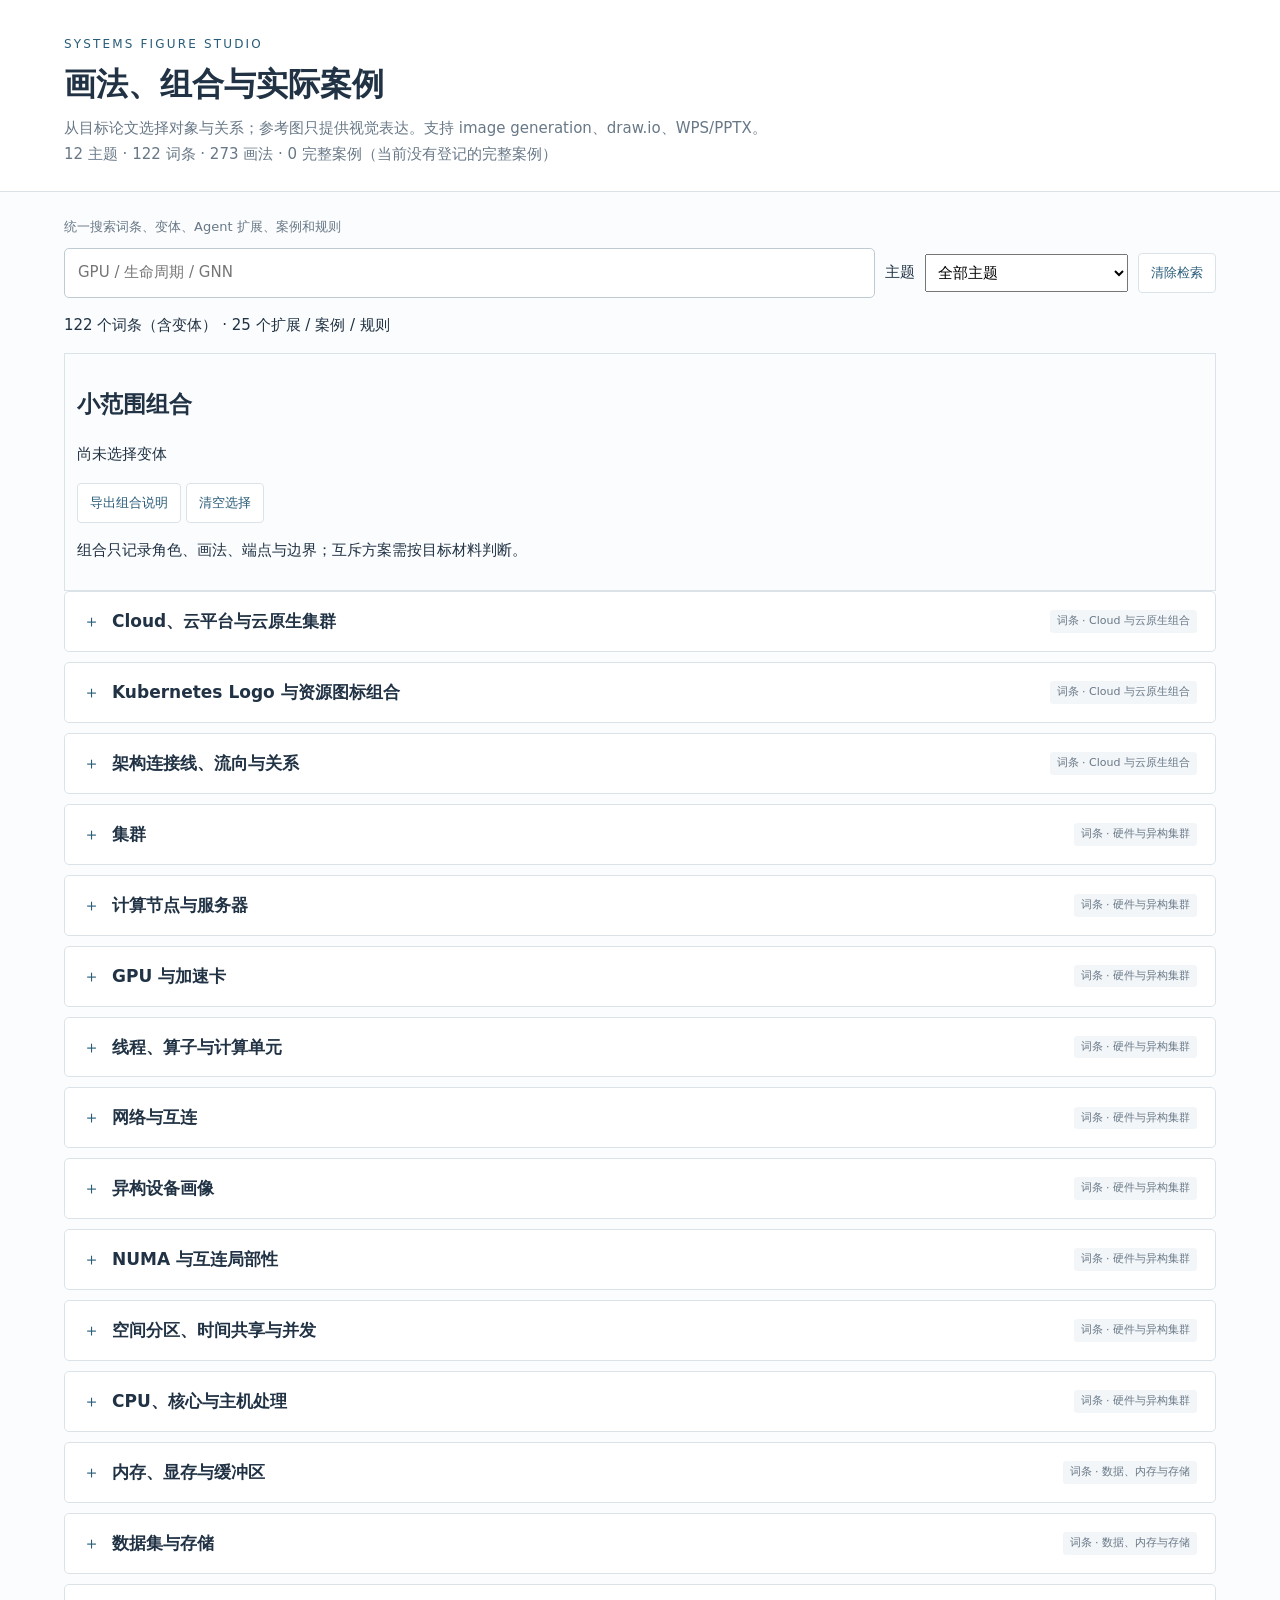
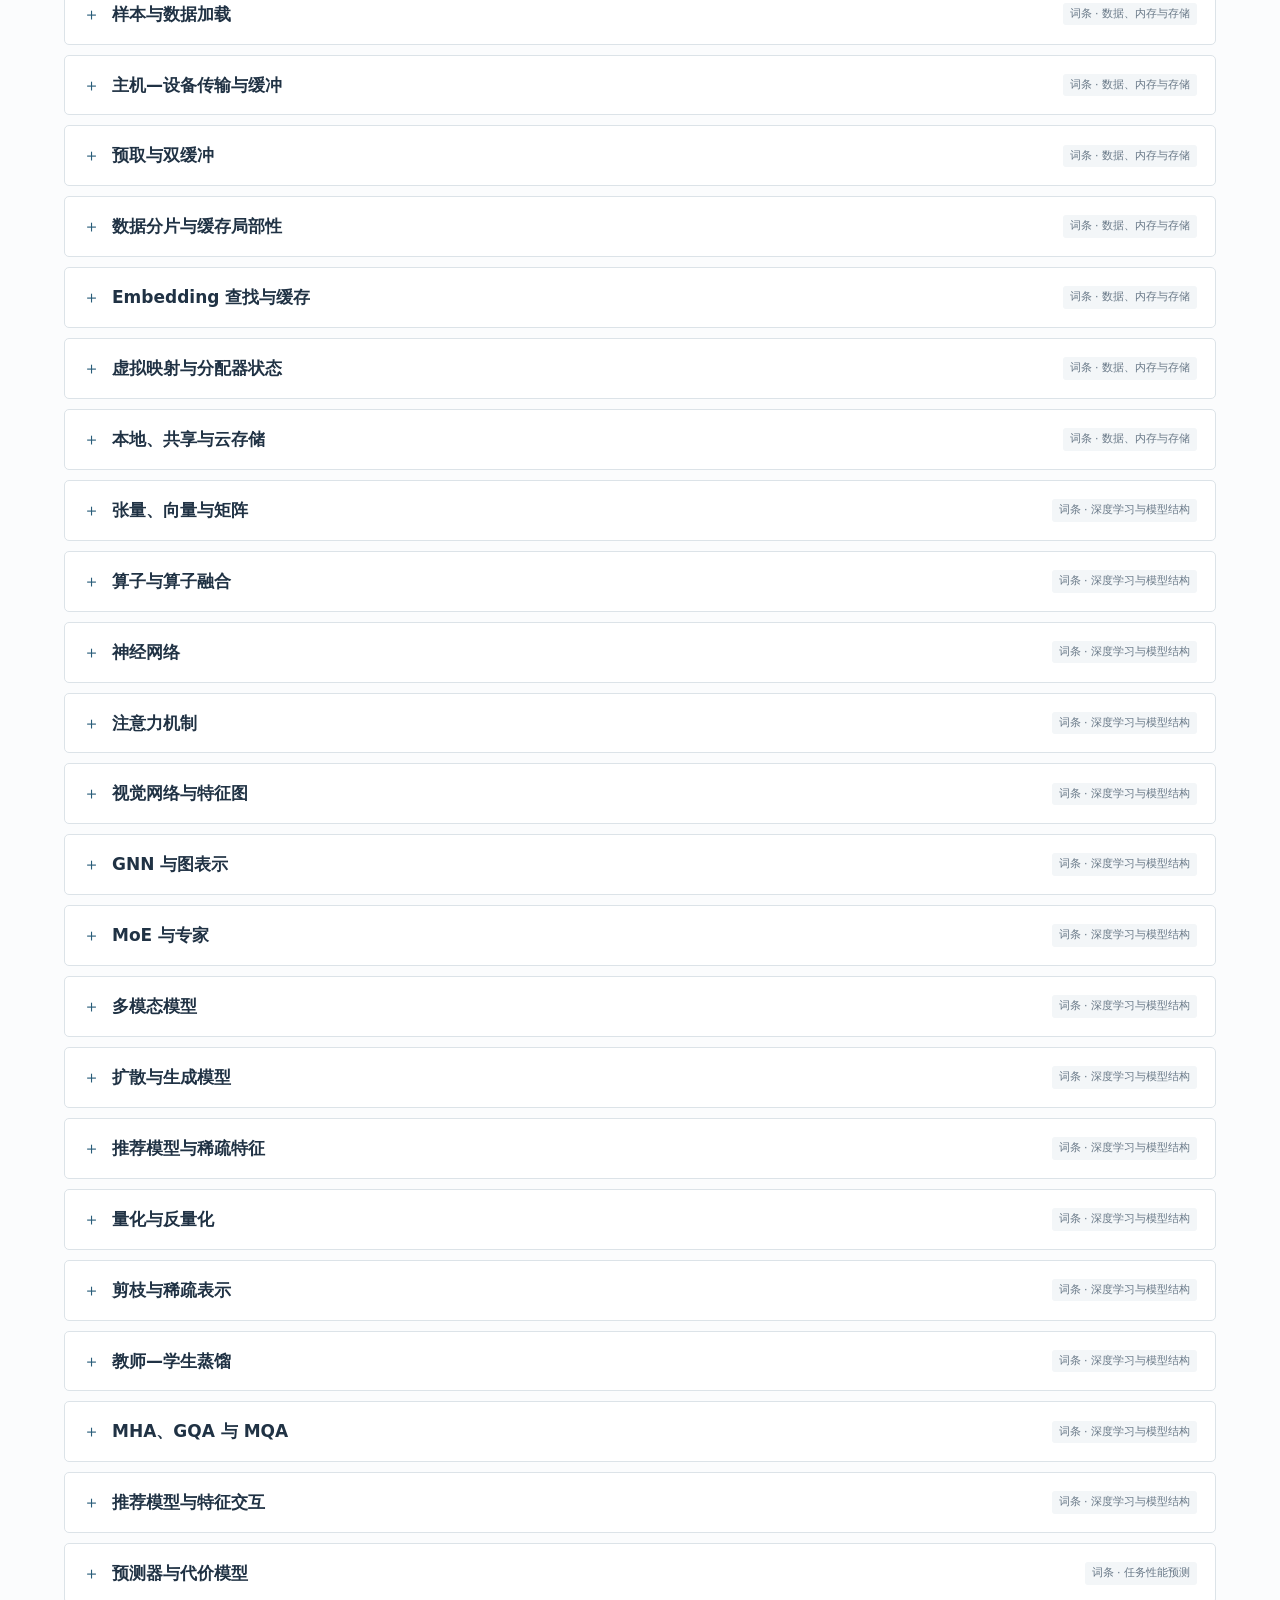
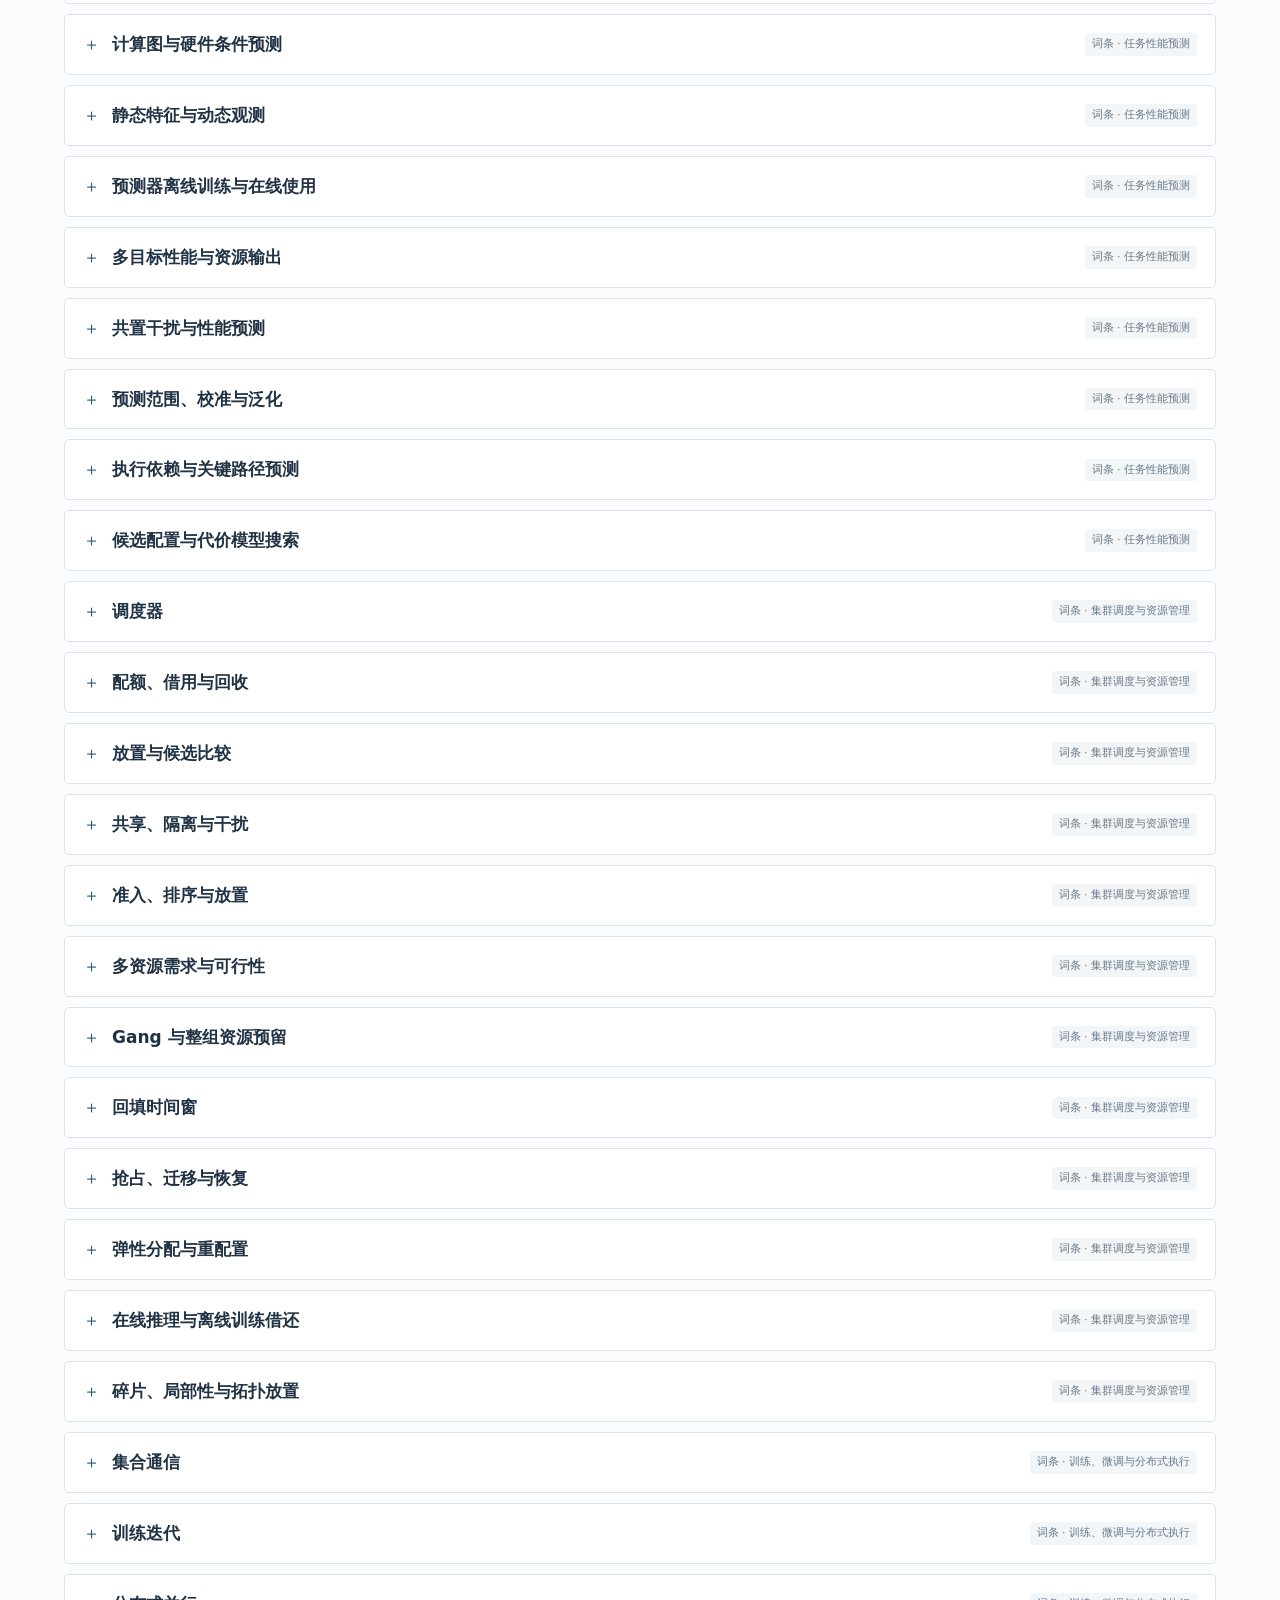
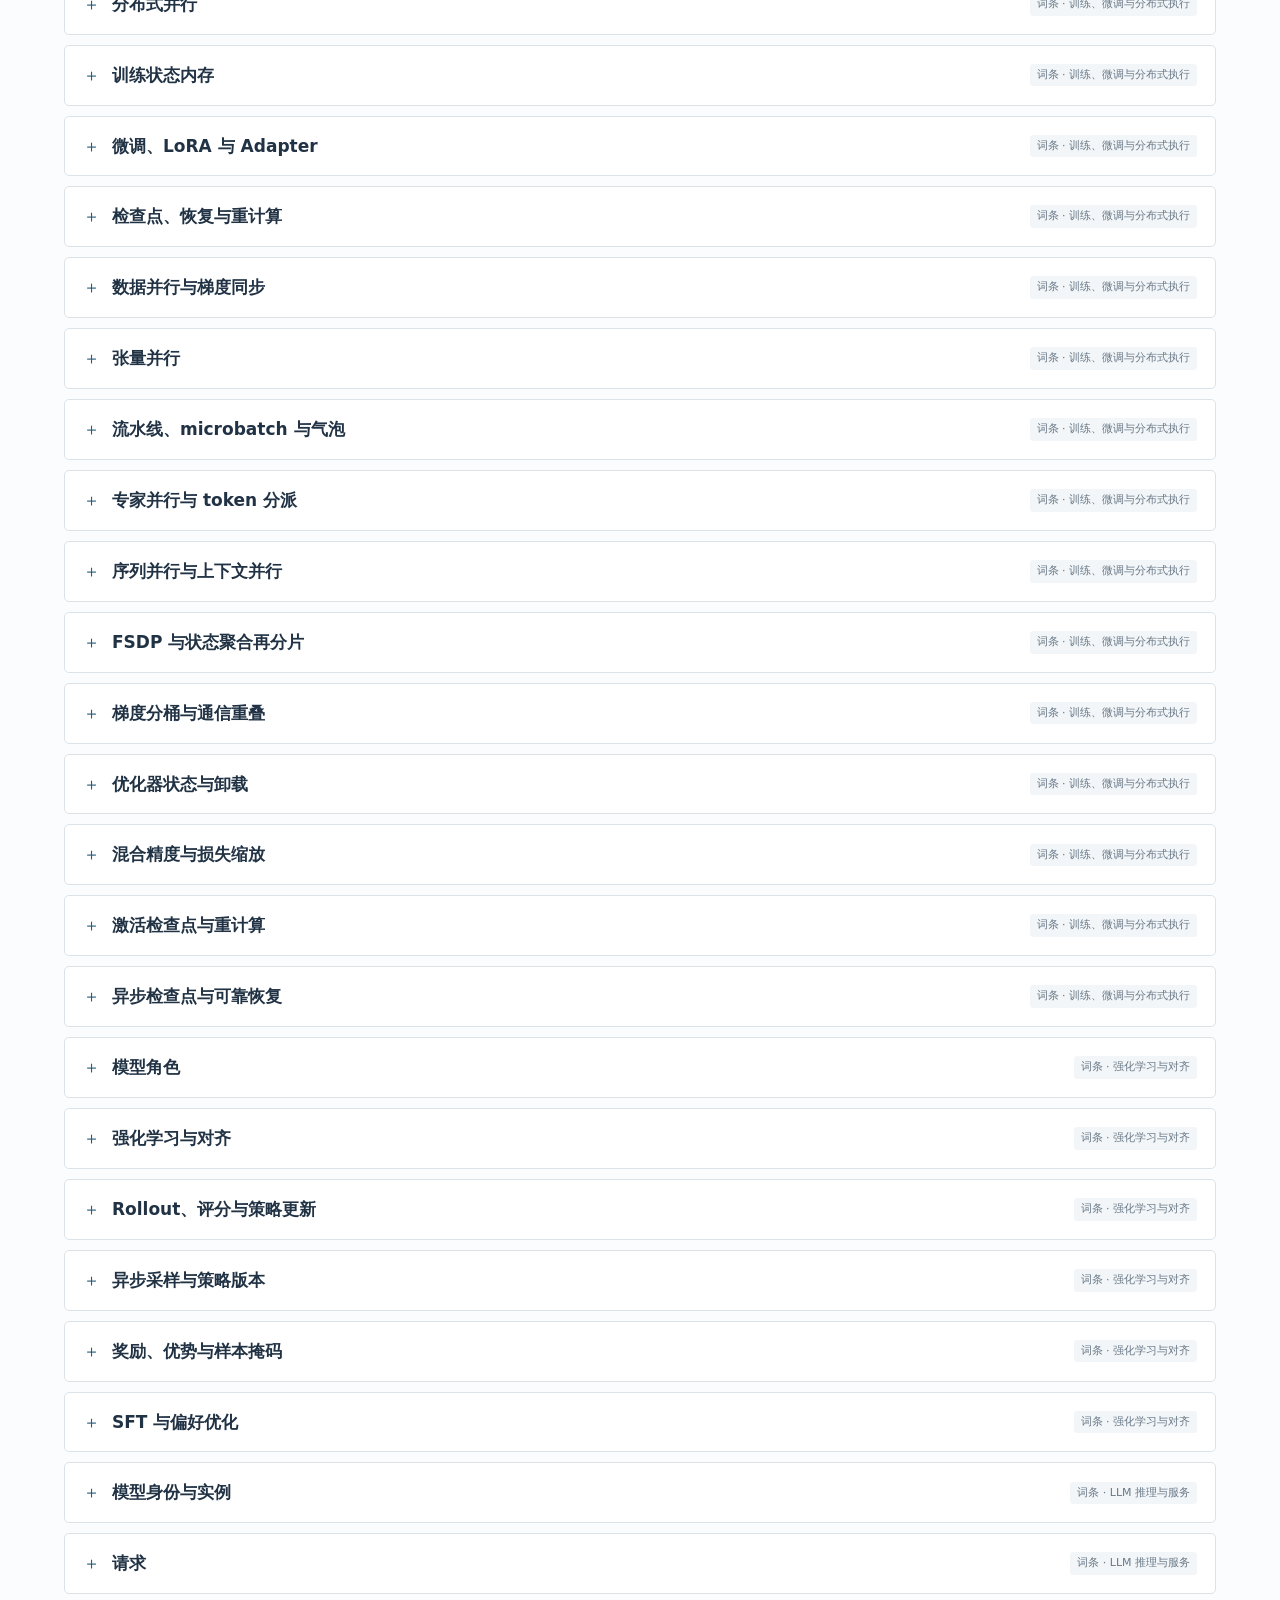
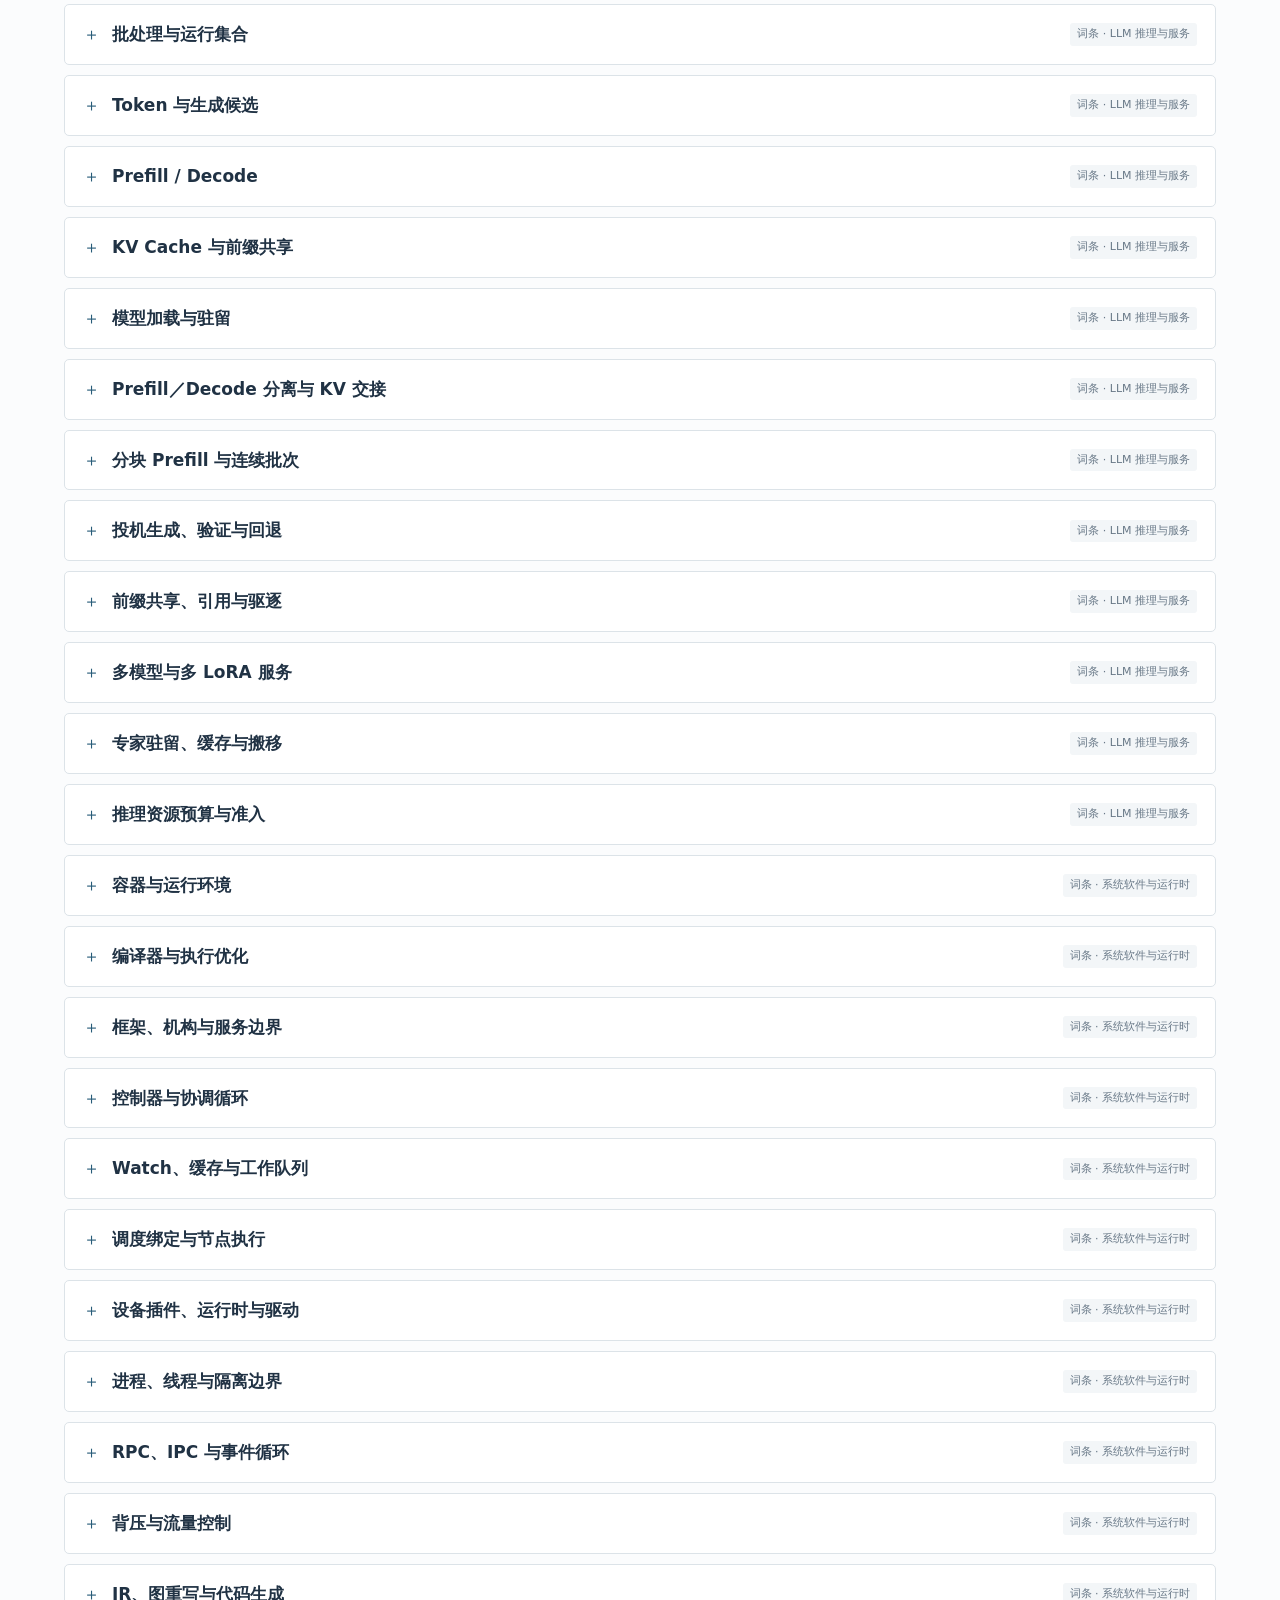
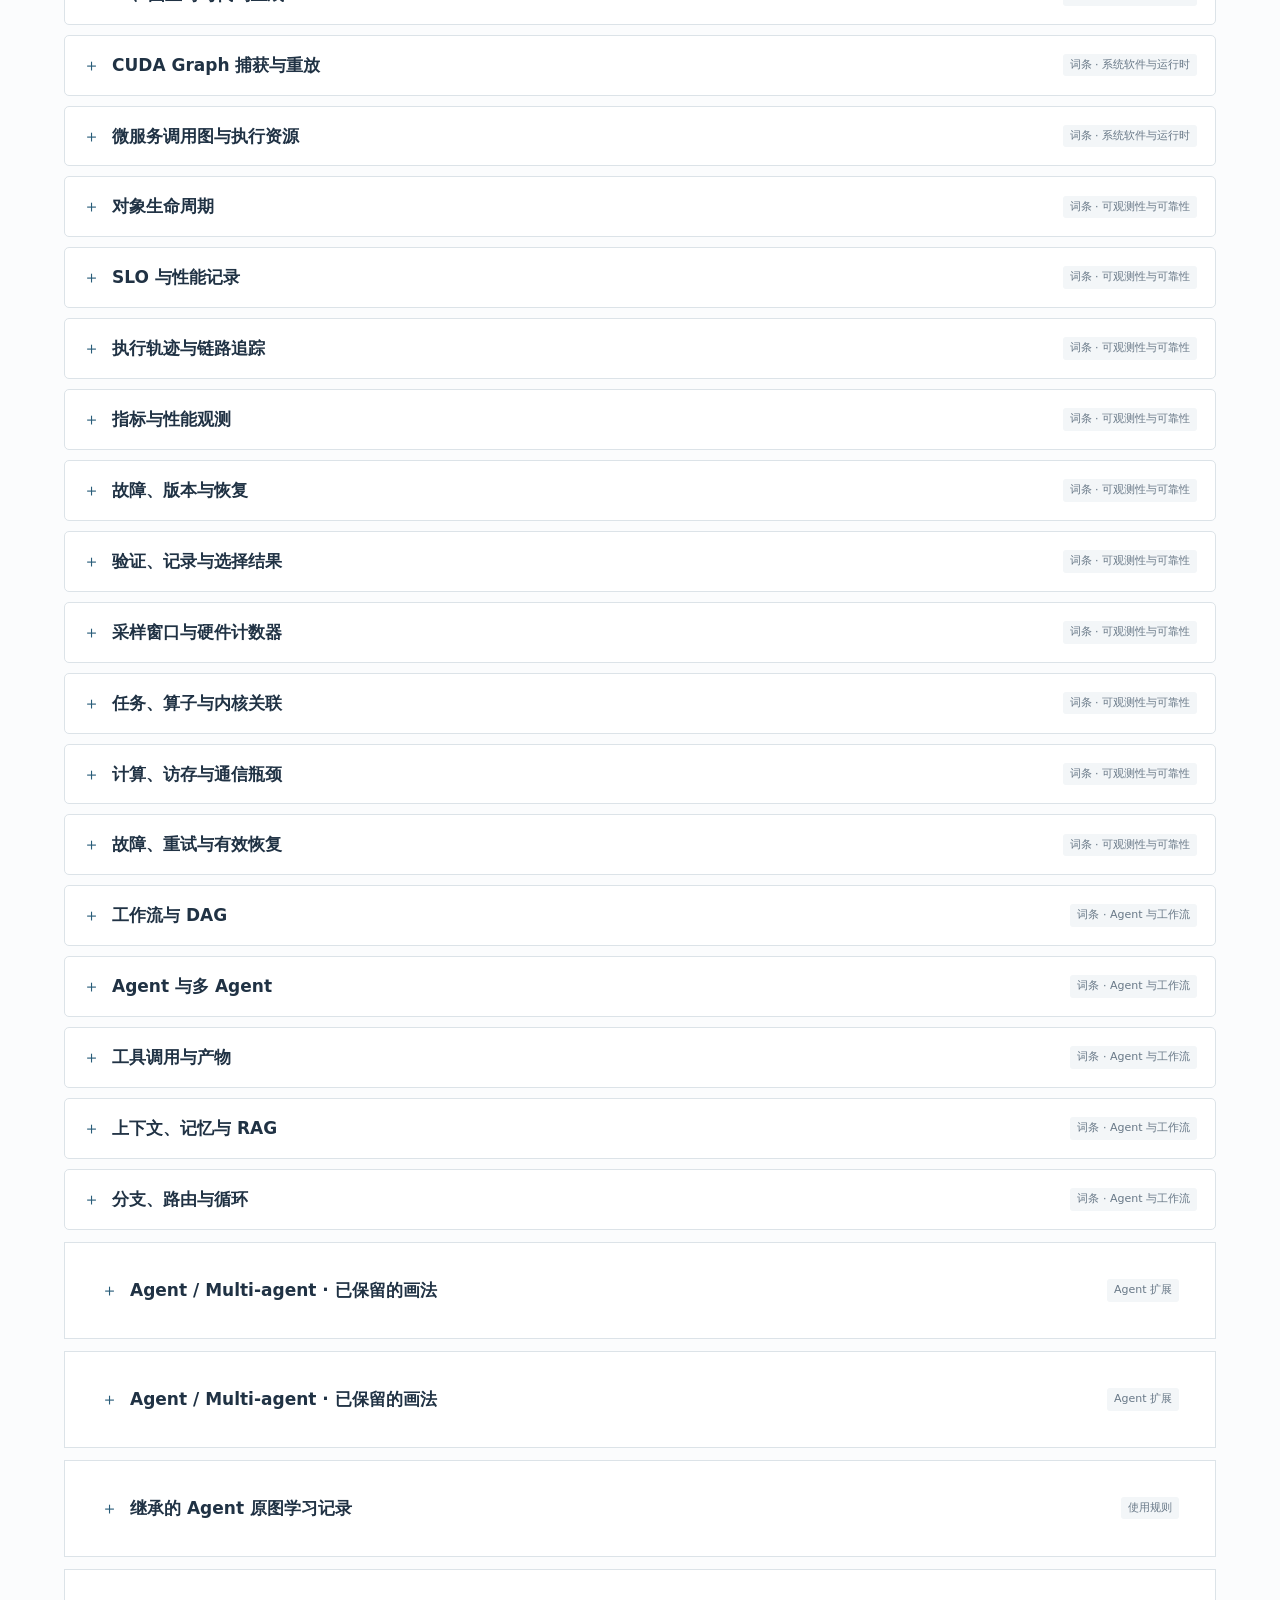
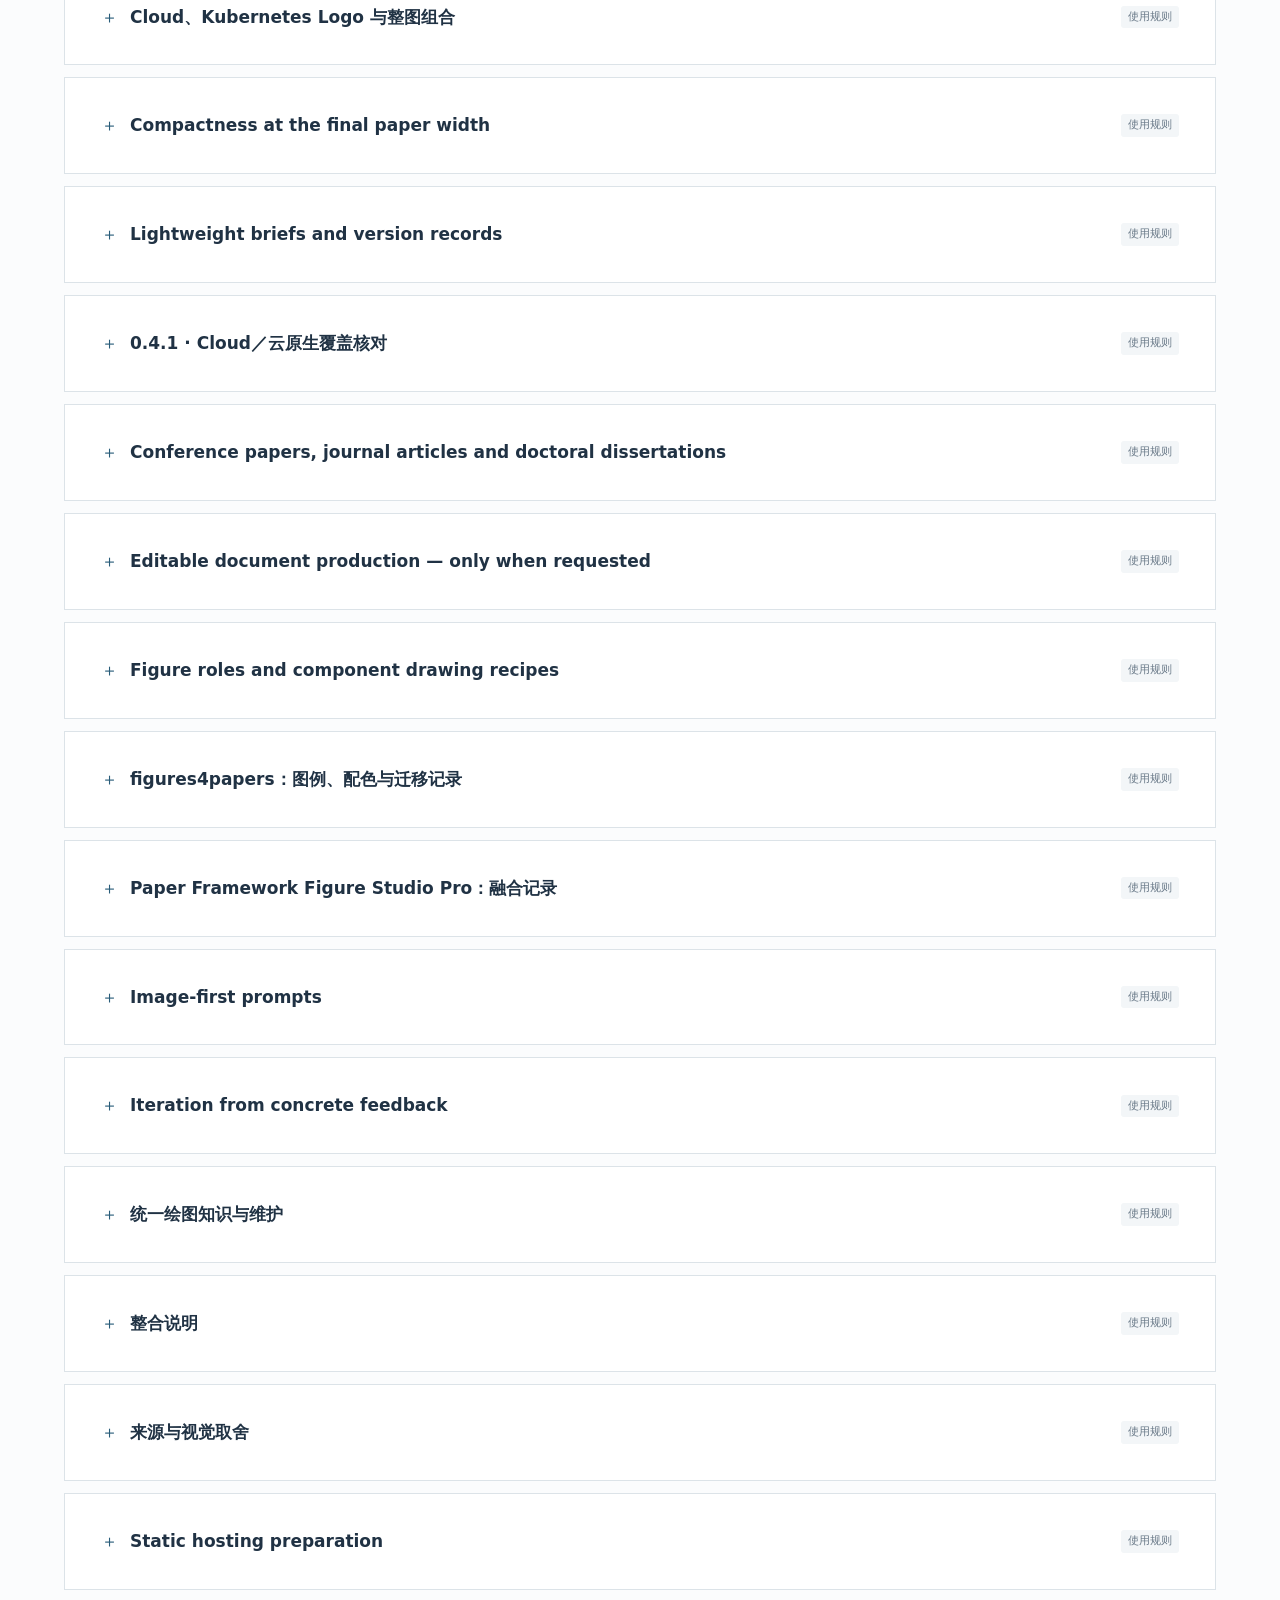
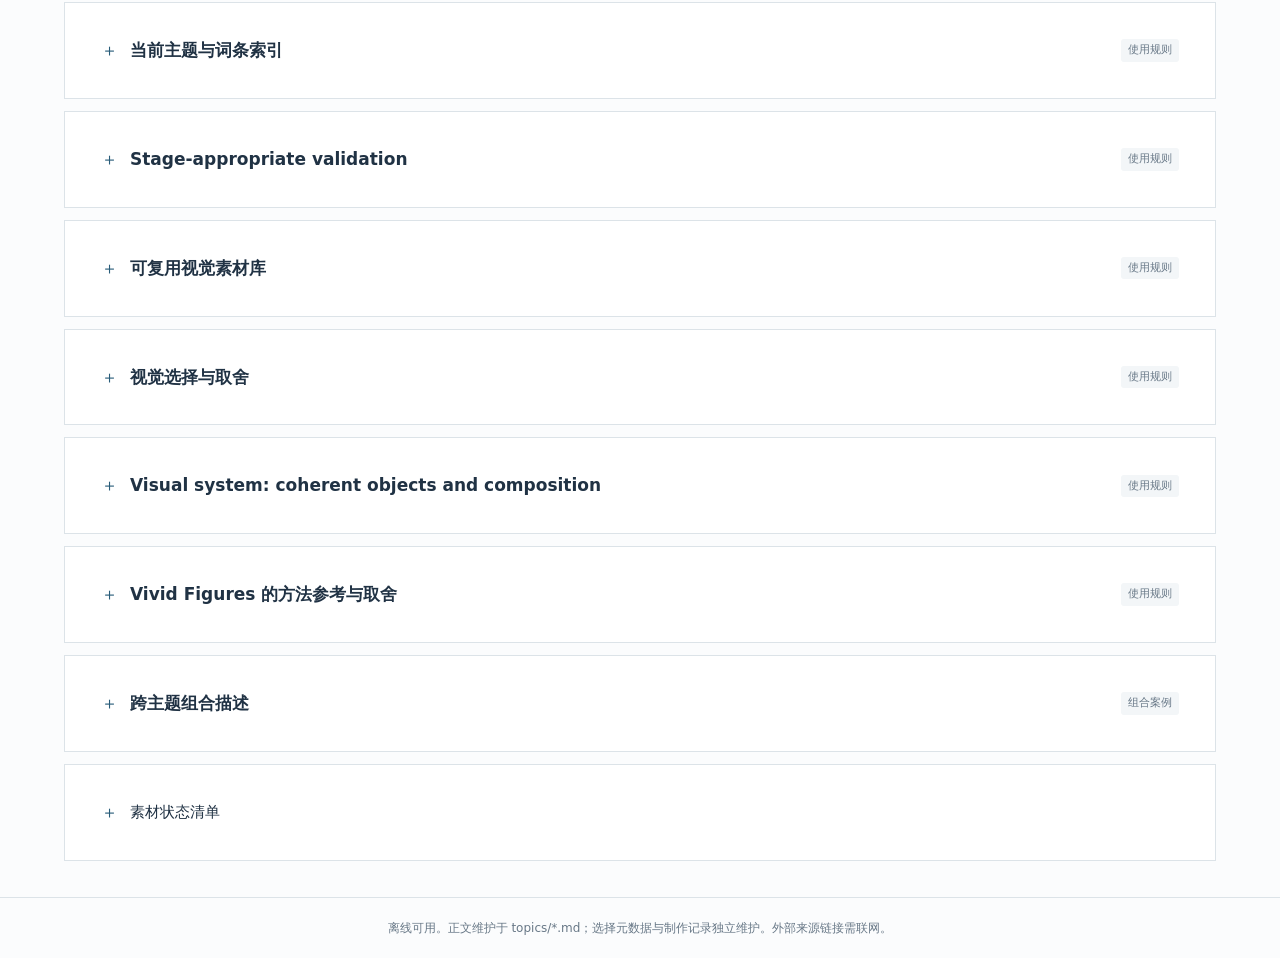
==== commit 5a3ccc7c: "Improve figure workflow, variant browser, and mixed-color review" ====
--- a/guide.html
+++ b/guide.html
@@ -1,7 +1,4 @@
-<!doctype html>
-<html lang="zh-CN"><head><meta charset="utf-8"><meta name="viewport" content="width=device-width, initial-scale=1">
-<title>Systems Figure Studio · 画法知识库</title>
-<style>
+<!doctype html><html lang="zh-CN"><head><meta charset="utf-8"><meta name="viewport" content="width=device-width,initial-scale=1"><title>Systems Figure Studio · 离线画法浏览器</title><style>
 :root{--ink:#203244;--muted:#687887;--line:#dce3e8;--bg:#fbfcfd;--accent:#285c79;--wash:#eef4f7}
 *{box-sizing:border-box}body{margin:0;background:var(--bg);color:var(--ink);font:15px/1.7 system-ui,-apple-system,"PingFang SC","Microsoft YaHei",sans-serif}
 header{padding:34px 5vw 24px;background:white;border-bottom:1px solid var(--line)}.eyebrow{font-size:12px;letter-spacing:.18em;color:var(--accent)}h1{font-size:32px;line-height:1.25;margin:10px 0 12px;font-weight:670}header p{max-width:960px;margin:0;color:var(--muted)}.stat{font-size:13px;margin-top:17px;color:var(--accent)}
@@ -11,34 +8,101 @@
 .extra{background:white;border:1px solid var(--line);padding:20px;margin-bottom:16px}.extra h2{font-size:20px;margin-top:0}.extra pre{font:inherit;font-size:14px;line-height:1.9;white-space:pre-wrap;overflow-wrap:anywhere;margin:0;color:#33495a}.tabbar{display:flex;gap:8px;margin-bottom:20px;flex-wrap:wrap}.tabbar .selected{background:var(--accent);color:white;border-color:var(--accent)}dialog{width:min(800px,92vw);max-height:85vh;overflow:auto;border:1px solid var(--line);border-radius:8px;padding:28px;color:var(--ink)}dialog::backdrop{background:#16253570}.close{float:right}dialog h2{font-size:21px;margin:6px 0 16px}dialog p{font-size:14px}a{color:var(--accent);text-underline-offset:3px}.source-id{letter-spacing:.08em;font-size:12px;color:var(--muted)}.toast{position:fixed;bottom:20px;left:50%;transform:translateX(-50%);background:var(--ink);color:white;padding:9px 20px;border-radius:5px;display:none;font-size:13px}.small{font-size:12px;color:var(--muted)}footer{font-size:12px;color:var(--muted);text-align:center;padding:20px;border-top:1px solid var(--line)}
 @media(max-width:820px){.layout{grid-template-columns:1fr;gap:18px}aside{position:static;display:flex;gap:4px;flex-wrap:wrap}aside button{width:auto;padding:5px 9px;border-left:0;border-bottom:2px solid transparent;font-size:12px}.number,.aside-note{display:none}h1{font-size:26px}.body{padding:14px}summary{padding:13px 11px}summary strong{font-size:15px}.tag{font-size:10px}}
 @media print{aside,.controls,.tabbar,.plain,footer{display:none}.layout{display:block}details{break-inside:avoid}.body{display:block}header{padding:10px}dialog{display:none}}
+
+.card{background:white;border:1px solid var(--line);padding:18px;margin:12px 0}.variant:target{background:#fff4ce}select,textarea{font:inherit;padding:8px}textarea{width:100%;min-height:120px}pre{overflow:auto;background:#f1f4f6;padding:12px}img{max-width:100%}.selection{border:1px solid var(--line);padding:12px}a:focus-visible,select:focus-visible{outline:3px solid #86aacc}.status{color:#80541e}.doc-body table{border-collapse:collapse}.doc-body td,.doc-body th{border:1px solid #ccc;padding:5px}
+.variant input[type=checkbox]{min-width:0;width:auto;flex:none;margin:0 6px 0 12px}.variant small{font-weight:400;color:var(--muted)}.doc-body{overflow-wrap:anywhere}.doc-body table{display:block;overflow-x:auto}summary{flex-wrap:wrap}@media(max-width:600px){input[type=search]{min-width:150px;width:100%}.selection button{margin:5px 0}main{padding:12px!important}.variant{padding-left:9px}.body{padding:10px}}
 </style></head><body>
-<header><div class="eyebrow">SYSTEMS FIGURE STUDIO</div><h1>绘图词条与构造描述</h1><p>按研究主题找对象，比较不同形体、结构和组织方式。允许适量 icon；优先保持架构逻辑、整体协调与自然观感。这里是文字画法库，不是已生成图片图库。</p><div class="stat" id="stats"></div></header>
-<div class="layout"><aside id="themes" aria-label="主题选择"></aside><main>
-<div class="tabbar"><button class="plain selected" id="tab-main">词条目录</button><button class="plain" id="tab-agent">已保留的 Agent 内容</button><button class="plain" id="tab-guide">整图组合与使用规则</button></div>
-<section id="main-view"><div class="controls"><label for="q">检索名称、别名或具体画法</label><input id="q" type="search" placeholder="例如：Cloud、CPU、GPU、存储、Logo、连接线…"><button class="plain" id="clear">清除</button><button class="plain" id="expand">展开本页</button></div><p class="result-meta" id="count" aria-live="polite"></p><p class="topic-desc" id="scope"></p><div id="list"></div></section>
-<section id="extra-view" hidden></section>
-</main></div><footer>主题 Markdown 为维护正文；本页为同版离线浏览快照。来源链接需要联网。未生成的描述不能视为通过视觉验收的图形。</footer>
-<dialog id="source-dialog"><button class="plain close" id="close-source">关闭</button><div id="source-body"></div></dialog><div class="toast" id="toast" role="status"></div>
-<script type="application/json" id="payload">{"terms": [{"id": "cloud-environment", "title": "Cloud、云平台与云原生集群", "topic": "cloud", "topic_title": "Cloud 与云原生组合", "path": "topics/cloud-native-kubernetes.md", "anchor": "cloud-environment", "aliases": ["Cloud", "cloud native", "云", "云原生", "云平台", "云集群", "私有云", "混合云", "region", "availability zone", "VPC", "subnet"], "meaning": "运行环境、管理范围、网络范围或地域层级，以及其中的集群与服务；按本图实际需要展开。", "variants": [{"name": "云轮廓作为环境标题", "description": "在平台标题旁使用简洁云轮廓，下面用轻边界组织一个或多个集群；节点和设备直接复用已有词条。云符号只标识环境，不变成传输数据的中间步骤。复杂布局优先用标题标记而不是把所有节点挤进不规则云轮廓；简单总览可以将云轮廓本身作为整体外形。"}, {"name": "云环境与集群的局部展开", "description": "外层用淡边界表示云环境，内部按实际归属组织集群、计算节点和存储；仅把一个节点向下拉出 CPU、GPU、主存与本地盘，其余节点保留简化身份。外部共享存储单独放在正确范围。由清楚的展开引线维持节点 ID，避免同一节点被误认为新增副本。"}, {"name": "多云／本地并列与跨域路径", "description": "本地与远端云环境平行排列，采用相容的云、机架或节点形体，只有确实存在的请求、数据复制或控制关系跨域连接。地域、可用区、网络域和 Kubernetes 集群属于不同边界维度；重叠关系复杂时拆成逻辑与部署两幅视图，不强制画成固定层层包含。"}], "guard": "云原生不等于必须运行在公有云，也不等于只有 Kubernetes。不要无依据添加 region、VPC、托管控制面或云厂商；平台范围、网络隔离和部署归属分别标明。", "take": "C01。集群组件层次以官方文本校对，云轮廓与整图布局是原创候选。", "refs": ["C01"], "recipe_status": "description_ready", "image_status": "not_generated", "origin": "added_v0.4.1"}, {"id": "kubernetes-platform-logo", "title": "Kubernetes Logo 与资源图标组合", "topic": "cloud", "topic_title": "Cloud 与云原生组合", "path": "topics/cloud-native-kubernetes.md", "anchor": "kubernetes-platform-logo", "aliases": ["Kubernetes", "K8s", "logo", "Logo", "项目标识", "平台标识", "Pod 图标", "Node 图标", "Service 图标"], "meaning": "用准确项目标识说明平台身份，用资源图标或结构说明内部对象，并与整图层级协调。", "variants": [{"name": "集群边界标题", "description": "将官方 Kubernetes Logo 与集群名称组成一个小标题，放在实际集群边界的左上或阅读起点；内部继续画节点、Pod、服务和资源。Logo 与标题相近的视觉重量，不占据核心机制中心。独立集群或独立面板可按需重复，用 ID 区分，不在每个 CPU/GPU/Pod 上贴相同 Logo。"}, {"name": "软件平台层标题", "description": "系统采用分层构图且 Kubernetes 是实现基础时，把 Logo 放在平台层标题。研究模块与既有组件以主次、强调色和短标签区分。软件层次不等于物理部署；研究模块实际在同一集群运行时，不能仅为突出贡献而移到集群边界外。"}, {"name": "接口或折叠平台端点", "description": "详细图把 Logo 放在 Kubernetes API 或平台标题附近，交互箭头连到明确接口或组件；概览可以把 Logo＋准确名称作为折叠平台端点，箭头接该整体。一个视图中不要同时把 Logo 当作背景注释和独立运算节点。"}, {"name": "资源图标与局部结构配合", "description": "项目 Logo 标平台，Pod、Service、Node 等图标标资源类型，实例旁保留名称或 ID。可选择社区资源图标或相容的简化构造，只在焦点对象旁展开容器、队列或设备。框架 Logo 放到对应运行时或服务标题，不组成无归属的技术栈贴纸墙。"}], "guard": "准确标识优先取官方素材；生图不能可靠保留时留位后插入真实 SVG/PNG，不把近似生成图称作官方 Logo。统一视觉尺寸、留白与标签，不扭曲标识。身份标识不表示项目方认证。", "take": "C02、C04。已读官方素材说明；具体位置和组合为本库设计，未用官方图面证明审美质量。", "refs": ["C02", "C04"], "recipe_status": "description_ready", "image_status": "not_generated", "origin": "added_v0.4.1"}, {"id": "architecture-connections", "title": "架构连接线、流向与关系", "topic": "cloud", "topic_title": "Cloud 与云原生组合", "path": "topics/cloud-native-kubernetes.md", "anchor": "architecture-connections", "aliases": ["连接线", "连线", "箭头", "connector", "edge", "data flow", "control flow", "mapping", "dependency", "bus", "switch", "数据流", "控制流", "归属", "局部展开"], "meaning": "通过端点、方向、路由和图例把资源关系、数据传输、控制动作、依赖和映射区分开。", "variants": [{"name": "分层布线与明确端口", "description": "节点或服务层按基线排列，线从面向目的地的端口出入；用短折线或柔和曲线绕开标签，为主数据路径预留通道。包含关系用边界或括号，部署映射用细引线，真正的数据／控制交互才画带方向的路径。线型含义在本图固定并附简短图例，不把“虚线”预设为所有辅助关系。"}, {"name": "共享网络骨架与局部路径高亮", "description": "确有交换机、总线或共享网络时，用少量交换节点与物理链路构成骨架，计算与存储节点以简短支路接入。无向物理连线表示连通，焦点请求另用有向路径叠加；只高亮一条关键路径。简化后的总线需标为网络抽象，不能凭排版创造真实共享瓶颈或全连接拓扑。"}, {"name": "主流程与外围反馈", "description": "主数据路径从左向右或从上向下展开，状态回传、监控和重试绕到外围；不同返回内容分别接真实接收者。跨越不相连的线避免视觉交点，必要时用跳线或调整通道，明确汇合处才画接点。多条同类线可以束化，保留源端与目的端映射，不用粗箭头遮盖未知关系。"}], "guard": "物理互连、请求流、挂载、依赖、包含与映射不可不加说明地混用；双向箭头不自动代表两条独立链路，交叉不等于连接。没有真实数据时线宽只作强调，不标称带宽比例。", "take": "原创绘图语法；可结合 C01、C03、C05 校对控制、数据与资源对象的技术关系。", "refs": ["C01", "C03", "C05"], "recipe_status": "description_ready", "image_status": "not_generated", "origin": "added_v0.4.1"}, {"id": "cluster", "title": "集群", "topic": "hardware", "topic_title": "硬件与异构集群", "path": "topics/hardware-cluster.md", "anchor": "cluster", "aliases": ["cluster", "集群", "异构集群", "多租户", "资源池", "virtual cluster"], "meaning": "多个计算节点、设备与资源归属构成的执行环境。", "variants": [{"name": "节点阵列＋局部展开", "description": "先重复机器单元，在每台内部放少量可辨的设备封装；只将焦点机器拉出剖面，保留节点—设备两层归属。"}, {"name": "拓扑骨架＋节点截面", "description": "以少量实际链路构成主骨架，端点使用含计算阵列和存储条的紧凑节点截面；不画机房摄影式细节。"}, {"name": "资源底板＋任务覆盖层", "description": "在同一资源底板上展示已有占用，再把一个带稳定身份的候选任务覆盖层放入可行区域；格子只承担容量语义。"}], "guard": "节点归属、拓扑和资源单位分开；未给出的设备数量、带宽仅作示意。", "take": "R26、S03。节点与设备的包含关系来自 R26，资源时间份额参照 S03；拓扑轮廓和资源底板是泛化构造。", "refs": ["R26", "S03"], "recipe_status": "description_ready", "image_status": "not_generated", "origin": "migrated_normalized"}, {"id": "node", "title": "计算节点与服务器", "topic": "hardware", "topic_title": "硬件与异构集群", "path": "topics/hardware-cluster.md", "anchor": "node", "aliases": ["node", "worker", "server", "rack", "NUMA", "机架"], "meaning": "一台计算节点中的处理器、存储和连接，或其简化身份。", "variants": [{"name": "模块化剖面", "description": "将 CPU/GPU 计算区、侧置存储条、主存平面画在共享边界内，外部只保留输入/网络端口；需要内部结构时采用局部剖面；只需定位节点时可保留同风格服务器小图标。"}, {"name": "展开式节点", "description": "主体保留窄侧面，内部设备向一侧有序展开，细引出线指向原安装位置；用展开关系表达组成。"}], "guard": "这两种为结构改编，不是某型号服务器的真实布局。", "take": "R17。借鉴所列来源的局部形体或组织关系；各候选是改编描述，不表示每种画法都直接出现在原图。", "refs": ["R17"], "recipe_status": "description_ready", "image_status": "not_generated", "origin": "migrated_normalized"}, {"id": "accelerator", "title": "GPU 与加速卡", "topic": "hardware", "topic_title": "硬件与异构集群", "path": "topics/hardware-cluster.md", "anchor": "accelerator", "aliases": ["GPU", "NPU", "TPU", "FPGA", "ASIC", "加速卡", "NVIDIA", "AMD", "昇腾", "寒武纪", "SM", "Tensor Core"], "meaning": "GPU 或专用加速器；区分物理板卡、芯片与执行组织。", "variants": [{"name": "阵列与局部单元（芯片结构示意）", "description": "重复计算单元间有细互连；侧置缓冲条，拉出一个单元显示 ALU 与寄存器，用特殊运算轮廓保留辨识度。"}, {"name": "专用加速器的分配网与归约树", "description": "仅用于具备该结构的专用加速器：在紧凑封装中排列分配网、运算点阵与归约树，高亮一条数据路径。GPU 板卡或通用设备身份不套用这一内部架构。"}, {"name": "计算面与存储面的分解视图", "description": "计算平面与侧置存储分区错位展开，一束明确的数据路径连接两者；仅做通用示意，不声称实际封装结构。"}, {"name": "简化板卡或芯片身份", "description": "使用薄型板卡或芯片轮廓，保留中央计算体和少量存储部件；省去散热器、螺丝等无关细节。与节点或网络符号保持统一线条和视角，可直接作为设备身份，不强制展开内部阵列。"}, {"name": "薄板卡与局部封装", "description": "用略长的PCB轮廓、薄侧面和局部安装挡片形成设备外形；中央计算封装与两侧显存分开，边缘可露出短金手指。主芯片有明确身份或简洁内部计算面，部件之间保留间距。色彩以板卡和封装的浅明暗变化为主，不用高光质感代替形体。作为小图标时省略针脚和安装细节，保持轮廓及中央计算体；作为大图元时增加有辨识作用的局部而非放大空白矩形。示意部件数量不表示真实产品规格。"}], "guard": "特定论文微架构不等于所有 GPU；厂商能力与布局无依据时不画。", "take": "R17、R18。PE 与局部剖面参考 R17；交叉互连和归约树只适用于 R18 一类专用架构，不作为通用 GPU 实物图。", "refs": ["R17", "R18"], "recipe_status": "description_ready", "image_status": "not_generated", "origin": "migrated_normalized"}, {"id": "compute", "title": "线程、算子与计算单元", "topic": "hardware", "topic_title": "硬件与异构集群", "path": "topics/hardware-cluster.md", "anchor": "compute", "aliases": ["warp", "thread block", "thread", "kernel", "SIMT", "计算单元", "stream"], "meaning": "计算单元、线程组或算子执行的局部结构。", "variants": [{"name": "执行阵列中的活动前沿", "description": "计算点阵中只高亮一条活动行或一组单元，输入切片沿侧边进入，局部输出从另一侧汇出。"}, {"name": "算子内部的数据收敛", "description": "用两束输入、乘加运算点、局部缓冲和输出向量展示 kernel 内部主路径；省略大多数线程。"}], "guard": "节点表示 PE、线程还是算子必须明确；不能混用硬件/逻辑层次。", "take": "R17、R18。借鉴所列来源的局部形体或组织关系；各候选是改编描述，不表示每种画法都直接出现在原图。", "refs": ["R17", "R18"], "recipe_status": "description_ready", "image_status": "not_generated", "origin": "migrated_normalized"}, {"id": "network", "title": "网络与互连", "topic": "hardware", "topic_title": "硬件与异构集群", "path": "topics/hardware-cluster.md", "anchor": "network", "aliases": ["PCIe", "NVLink", "NVSwitch", "InfiniBand", "RDMA", "网络拓扑", "带宽", "link"], "meaning": "通信端点、链路、交换或数据重排关系。", "variants": [{"name": "多级交叉交换网", "description": "细节点与交叉连线构成多级拓扑，外围端口对齐，少量选中路径高亮；不为对称而添加不存在的链路。"}, {"name": "数据重排的二部连线", "description": "左右两组端点各附短数据向量；弧线表示数据从源分区到目标分区的置换，端点身份保持。"}], "guard": "物理链路与逻辑通信分开；线宽未量化时只做强调。", "take": "R18。借鉴所列来源的局部形体或组织关系；各候选是改编描述，不表示每种画法都直接出现在原图。", "refs": ["R18"], "recipe_status": "description_ready", "image_status": "not_generated", "origin": "migrated_normalized"}, {"id": "device-profile", "title": "异构设备画像", "topic": "hardware", "topic_title": "硬件与异构集群", "path": "topics/hardware-cluster.md", "anchor": "device-profile", "aliases": ["heterogeneous device", "设备画像", "算力", "显存", "带宽", "CPU", "GPU", "NPU", "TPU", "FPGA", "ASIC"], "meaning": "同一任务所面对的设备类型与性能条件。", "variants": [{"name": "设备轮廓与侧置属性条", "description": "将不同设备放在同一基线上，采用相容的芯片或板卡小轮廓。每个设备旁只放与判断有关的属性带，例如显存容量、计算能力与链路；焦点属性展开，其余用短标签。属性带分别标单位，不能把长度相同解释为能力相同。"}, {"name": "共享任务与设备条件扇出", "description": "将一个带稳定 ID 的任务小图置于左侧，右侧扇出不同设备条件。任务形体只画一次，每条候选路径附自己的设备标签与预测记录；用弱化的路径保留备选，不把图画成多份任务已同时执行。"}], "guard": "未经实测的性能只用符号或明确的示意值；不同类型加速器不共用虚构的内部版图。", "take": "S01、S03。借鉴硬件条件比较的语义；设备轮廓与属性布局是补充构造。", "refs": ["S01", "S03"], "recipe_status": "description_ready", "image_status": "not_generated", "origin": "original_or_adapted_candidate"}, {"id": "numa-locality", "title": "NUMA 与互连局部性", "topic": "hardware", "topic_title": "硬件与异构集群", "path": "topics/hardware-cluster.md", "anchor": "numa-locality", "aliases": ["NUMA", "PCIe", "NVLink", "NVSwitch", "RDMA", "InfiniBand", "locality"], "meaning": "设备、内存与网络之间的局部性和跨域访问。", "variants": [{"name": "局部岛与跨域桥", "description": "把一个 NUMA 域的 CPU、主存和直连设备收在轻边界内，不同域并排成局部岛；跨域路径从明确端口穿过中间桥接区。优先突出当前任务访问的那条路径，设备小图标保持同一比例。"}, {"name": "拓扑主图与路径抽条", "description": "主图只保留必要端点和交换层，从中抽出一条 CPU—链路—GPU 的访问路径放在下方。主图端点与抽条保持 ID 对应，用接口与跳数标签解释差别，不把低带宽画成断路。"}], "guard": "PCIe、NVLink 和网络交换的实际连接须由部署确定；示意拓扑不是具体服务器布线图。", "take": "尚无专门原图。原创或通用构造候选；没有已绑定的专门原图。", "refs": [], "recipe_status": "description_ready", "image_status": "not_generated", "origin": "original_or_adapted_candidate"}, {"id": "device-sharing-modes", "title": "空间分区、时间共享与并发", "topic": "hardware", "topic_title": "硬件与异构集群", "path": "topics/hardware-cluster.md", "anchor": "device-sharing-modes", "aliases": ["MIG", "MPS", "time slicing", "GPU sharing", "隔离", "并发"], "meaning": "比较不同共享方式的资源边界与执行组织。", "variants": [{"name": "分区剖面", "description": "在一个 GPU 轮廓内用明确边界显示硬件分区，各区分别包含必要计算与存储部分；任务入口接到所分配区域。只在确有硬件分区时使用这种切法，边界位置与比例作示意。"}, {"name": "同卡多流与时间片对照", "description": "保留相同的 GPU 身份，下方分别展开多条流的执行片段，或单条交替时间片。并发图用重叠表达同时执行，轮换图用连续区间表达占用次序；用小标签说明机制，不仅换颜色。"}], "guard": "MIG、MPS、时间切片不能画成同一种隔离；没有配置和实现依据时不标硬上限或强隔离。", "take": "尚无专门原图。原创或通用构造候选；没有已绑定的专门原图。", "refs": [], "recipe_status": "description_ready", "image_status": "not_generated", "origin": "original_or_adapted_candidate"}, {"id": "cpu-processor", "title": "CPU、核心与主机处理", "topic": "hardware", "topic_title": "硬件与异构集群", "path": "topics/hardware-cluster.md", "anchor": "cpu-processor", "aliases": ["CPU", "processor", "socket", "core", "vCPU", "主机处理器", "处理器封装"], "meaning": "CPU 的实体身份、内部核心组织，或在异构计算中的主机侧作用。", "variants": [{"name": "处理器封装与短标签", "description": "用正视或轻微倾斜的芯片轮廓表示 CPU，保留中央计算面与少量边缘触点。旁边标 CPU 或 socket ID；与 GPU 板卡共享线宽、配色和视角，不通过夸张芯片大小推断性能。适合节点内部的小型身份组件。"}, {"name": "核心组与共享缓存的局部展开", "description": "先画封装外形，仅展开一个示意核心组；少量重复核心围绕独立缓存带排列，主存放在封装外。其余核心组折叠为相同轮廓。数量和缓存拓扑无依据时标为示意，不能拿 GPU 的 SM 或专用加速器归约树替代 CPU 内部结构。"}, {"name": "主机准备与设备计算双区", "description": "主机侧用 CPU 小芯片和少量预处理任务，设备侧复用 GPU 板卡与张量组件；数据通过主存／传输带进入设备。仅在真实流程中存在时展开解码、预处理、数据加载，不预设所有 GPU 数据都必须复制经过 CPU。需要表达时序则抽出 CPU 准备与 GPU 执行两条轨道。"}], "guard": "物理 socket、核心、硬件线程和 vCPU 是不同粒度；没有绑定策略时不把每个线程永久连到某个物理核心。", "take": "原创通用构造；没有绑定特定 CPU 型号或专门论文原图。", "refs": [], "recipe_status": "description_ready", "image_status": "not_generated", "origin": "added_v0.4.1"}, {"id": "memory", "title": "内存、显存与缓冲区", "topic": "data", "topic_title": "数据、内存与存储", "path": "topics/data-memory-storage.md", "anchor": "memory", "aliases": ["显存", "memory", "HBM", "DRAM", "SRAM", "register", "共享内存", "寄存器", "buffer", "memory pool"], "meaning": "内存层次、数据驻留与可用容量。", "variants": [{"name": "层次金字塔＋实际数据块", "description": "使用层次轮廓区分快慢存储，旁边另画一个被搬移的 tile；不把金字塔面积用于精确容量。"}, {"name": "切开的内存条带", "description": "长内存面按已占用/缓存/空闲切段，拉出一个块显示 token 或张量片；轮廓保持连续地址空间含义。"}, {"name": "逻辑/物理双视图", "description": "左侧紧凑逻辑页，中间少量映射记录，右侧不连续物理页；用弧线逐块连接，空页保留。"}], "guard": "明确地址、容量和状态；cached 不自动等于 free。", "take": "R19、R22、S09。借鉴所列来源的局部形体或组织关系；各候选是改编描述，不表示每种画法都直接出现在原图。", "refs": ["R19", "R22", "S09"], "recipe_status": "description_ready", "image_status": "not_generated", "origin": "migrated_normalized"}, {"id": "storage", "title": "数据集与存储", "topic": "data", "topic_title": "数据、内存与存储", "path": "topics/data-memory-storage.md", "anchor": "storage", "aliases": ["SSD", "对象存储", "dataset", "数据集", "文件", "分区", "shard", "dataloader"], "meaning": "数据对象、持久存储和层次归属。", "variants": [{"name": "数据页束与局部索引", "description": "不同内容的小数据页错位成束；边缘可见页序，前方抽出一页，内部以样本缩略片表示实际内容。"}, {"name": "分层存储与对象搬移", "description": "上层缓存薄片、中层主存条、下层持久对象页束；同一对象沿跨层路径移动，源端按 copy/move 正确保留。"}], "guard": "存储页与模型参数页不得不加说明地混用；避免数据库圆柱代替全部内容。", "take": "尚无专门原图。通用或原创构造；尚无已绑定的专门原图，待按使用情境补充。", "refs": [], "recipe_status": "description_ready", "image_status": "not_generated", "origin": "migrated_normalized"}, {"id": "data-pipeline", "title": "样本与数据加载", "topic": "data", "topic_title": "数据、内存与存储", "path": "topics/data-memory-storage.md", "anchor": "data-pipeline", "aliases": ["sample", "dataset", "batch", "microbatch", "epoch", "iteration", "dataloader", "预处理", "数据加载"], "meaning": "样本选择、预处理与批次形成。", "variants": [{"name": "样本缩略片到 batch", "description": "图像、文本片段或记录保留少量实际内容，经过选择边界后组成紧凑 batch，不用 Dataset 一个字框概括。"}, {"name": "字段稀疏点到稠密向量", "description": "各字段以不同长度稀疏行表示，激活位突出，扇入映射到相同宽度的embedding行，再进入训练。"}], "guard": "不要把随机抽样、排序和分片画成同一种箭头。", "take": "R14、R16。借鉴所列来源的局部形体或组织关系；各候选是改编描述，不表示每种画法都直接出现在原图。", "refs": ["R14", "R16"], "recipe_status": "description_ready", "image_status": "not_generated", "origin": "migrated_normalized"}, {"id": "host-device-buffer", "title": "主机—设备传输与缓冲", "topic": "data", "topic_title": "数据、内存与存储", "path": "topics/data-memory-storage.md", "anchor": "host-device-buffer", "aliases": ["H2D", "D2H", "pinned memory", "DMA", "异步拷贝", "buffer"], "meaning": "从主机数据到设备可用数据的转移过程。", "variants": [{"name": "主机页束与设备薄片", "description": "主机侧用页束，设备侧用张量薄片；中间保留传输带，带内只有一个焦点批次。固定页内存区域用外括号与短标签识别，完成点之后才把设备数据标为可用。"}, {"name": "计算与拷贝双泳道", "description": "共享时间轴上分开拷贝与计算两条轨道。同一批次的搬移先完成，再由细依赖线接计算；下一批次搬移可与当前计算重叠。只高亮一个依赖对，避免把所有区间连成网。"}], "guard": "异步提交不等于数据已经可用；重叠能力和同步位置由实现决定。", "take": "S02。所列来源仅为相关机制或局部组织依据，具体画面由本条重新构造。", "refs": ["S02"], "recipe_status": "description_ready", "image_status": "not_generated", "origin": "original_or_adapted_candidate"}, {"id": "prefetch-double-buffer", "title": "预取与双缓冲", "topic": "data", "topic_title": "数据、内存与存储", "path": "topics/data-memory-storage.md", "anchor": "prefetch-double-buffer", "aliases": ["prefetch", "double buffering", "ping pong buffer", "数据供给"], "meaning": "通过缓冲切换组织生产与消费。", "variants": [{"name": "两个固定缓冲槽交替", "description": "A、B 两个槽位固定在画面上，分别接生产端和消费端；用两个相邻时刻展示它们交换职责。批次 ID 跟随数据，槽位 ID 不动，正在使用与正在填充可用边框和标签共同区分。"}, {"name": "队列水位与前瞻窗口", "description": "用短有序队列表现已备数据，在读取指针前画一段轻括号表示预取窗口。侧面只展开当前 batch 和下一 batch 的准备路径，已消费数据从队尾真正移出。"}], "guard": "预取不能跳过必要依赖；双缓冲指存储槽，不代表两个模型副本。", "take": "尚无专门原图。原创或通用构造候选；没有已绑定的专门原图。", "refs": [], "recipe_status": "description_ready", "image_status": "not_generated", "origin": "original_or_adapted_candidate"}, {"id": "dataset-locality", "title": "数据分片与缓存局部性", "topic": "data", "topic_title": "数据、内存与存储", "path": "topics/data-memory-storage.md", "anchor": "dataset-locality", "aliases": ["dataset shard", "data locality", "数据缓存", "数据集", "object storage"], "meaning": "任务、数据分片与本地缓存的对应。", "variants": [{"name": "分片页束与就近引用", "description": "将数据集画成带连续分片 ID 的页束，每个节点旁保留已有的少量分片。任务引用线只指向需要的数据；命中路径在节点内闭合，未命中路径延伸到远端存储。"}, {"name": "目录与实体两层", "description": "上方放紧凑分片目录，下方放分布式存储位置；目录项通过引用连到实体分片。迁移前后使用同一 ID，复制时明确保留两份，移动时移除原位置的有效标记。"}], "guard": "数据引用不是实际复制；副本、分片和版本分别标识。", "take": "尚无专门原图。原创或通用构造候选；没有已绑定的专门原图。", "refs": [], "recipe_status": "description_ready", "image_status": "not_generated", "origin": "original_or_adapted_candidate"}, {"id": "embedding-cache", "title": "Embedding 查找与缓存", "topic": "data", "topic_title": "数据、内存与存储", "path": "topics/data-memory-storage.md", "anchor": "embedding-cache", "aliases": ["embedding lookup", "embedding table", "cache miss", "cache hit", "稀疏特征"], "meaning": "稀疏 ID 如何取得嵌入向量，以及未命中怎样回填。", "variants": [{"name": "ID 梳齿与表行抽取", "description": "左侧几枚类别 ID 像梳齿一样对齐到中间表的被选中行，右侧抽出相应向量带。未选中行只留淡轮廓，重复 ID 引用同一行而非复制整张表。"}, {"name": "近端小表与远端长表", "description": "前景显示小型缓存表，后方用较长表的局部表示完整存储；命中从近端直接返回，未命中沿另一条路径访问远端并回填。用一个具体 ID 贯穿，不用对勾代替实际返回向量。"}], "guard": "没有数据时不伪造命中率；Embedding 表访问与 KV 前缀缓存不是同一对象。", "take": "尚无专门原图。原创或通用构造候选；没有已绑定的专门原图。", "refs": [], "recipe_status": "description_ready", "image_status": "not_generated", "origin": "original_or_adapted_candidate"}, {"id": "virtual-physical-memory", "title": "虚拟映射与分配器状态", "topic": "data", "topic_title": "数据、内存与存储", "path": "topics/data-memory-storage.md", "anchor": "virtual-physical-memory", "aliases": ["virtual memory", "physical memory", "allocator", "page table", "fragmentation", "VMM"], "meaning": "地址空间、物理存储和分配器可用状态的区别。", "variants": [{"name": "连续地址带与离散页", "description": "上方连续地址带保留稳定偏移，下方物理页按真实分配顺序排列，中间只连当前关注的几项映射。预留地址采用淡底，已映射部分用更清楚的填充；空物理页保留轮廓。"}, {"name": "固定布局的连续快照", "description": "用三个同坐标快照表现请求结束、缓存保留、真正回收；结束只改变请求标记，实际释放后才清空可用槽。再次使用同一物理页时画新请求 ID，并保留页 ID。"}], "guard": "逻辑释放、缓存驻留、可驱逐、解除映射和物理回收不能合并为一个“free”。", "take": "S09。借鉴 vAttention 的固定双层映射和连续快照，减少高对比网格，保留空白含义。", "refs": ["S09"], "recipe_status": "description_ready", "image_status": "not_generated", "origin": "original_or_adapted_candidate"}, {"id": "storage-services", "title": "本地、共享与云存储", "topic": "data", "topic_title": "数据、内存与存储", "path": "topics/data-memory-storage.md", "anchor": "storage-services", "aliases": ["本地存储", "SSD", "NVMe", "块存储", "block storage", "共享文件系统", "file storage", "对象存储", "object storage", "bucket", "PV", "PVC", "挂载", "存储服务"], "meaning": "存储位于哪里、以什么接口访问，以及存储对象与实际数据的关系。", "variants": [{"name": "本地盘与共享存储池", "description": "本地 SSD 使用节点边界内的扁平盘片或盘盒；共享存储用节点外、共享范围内的紧凑盘组／服务轮廓，多个真实客户端各连访问端口。只展开一个盘或一个数据分片，其余弱化。共享池不要随节点重复复制；外部服务放在正确的集群外或平台范围内。"}, {"name": "存储服务身份与内容剖面", "description": "块存储可用卷体加少量连续块，文件存储可用目录页束，对象存储可用存储桶轮廓加少量带 key 的对象片。圆柱、磁盘或 bucket 图标可直接用于身份；需要解释内容时再展开局部。数据集、模型权重和 checkpoint 用内容标签或局部数据片区分，不为每一种内容发明一套品牌 Logo。"}, {"name": "声明绑定与实际读写分层", "description": "需要解释 K8s 持久卷时，上方用规格页表示 PVC 和 PV，以细映射线表示声明与绑定；下方是实际卷或后端存储。Pod 内的挂载点或块设备入口通过访问路径连后端，不让每次读写沿 PVC→PV→控制器串行经过。控制管理与数据访问在位置和标签上区分；卷类型、访问方式按部署确定。"}], "guard": "本地／远端描述位置，块／文件／对象描述访问抽象，不能混为同一个分类轴。PV/PVC 不是硬盘实物；多客户端连线不自动保证多写者模式，对象存储也不默认具有原生文件挂载语义。", "take": "C03。PVC/PV 与存储后端关系核对官方文本；存储形体为原创候选，不是从该文档原图提取。", "refs": ["C03"], "recipe_status": "description_ready", "image_status": "not_generated", "origin": "added_v0.4.1"}, {"id": "tensor", "title": "张量、向量与矩阵", "topic": "models", "topic_title": "深度学习与模型结构", "path": "topics/models-deep-learning.md", "anchor": "tensor", "aliases": ["tensor", "matrix", "vector", "activation", "feature", "权重", "梯度", "SP", "CP"], "meaning": "向量、矩阵或多维数据及其切片、通道、维度。", "variants": [{"name": "斜置的特征片组", "description": "若干带细网格的平面错位叠放，前面抽出一片。用于特征图时长宽可表示空间维、叠层可表示通道；用于其他张量时明确各轴含义。保持统一视角，让前景切片成为焦点。"}, {"name": "窄向量带与分量", "description": "使用长宽明显不对称的分格带；一端附 token/字段身份，内部少量不同填充表示分量。"}, {"name": "有剖面的张量体", "description": "低透视立体体块露出三轴，一张切片从对应轴抽出并放大；厚度由轮廓和轻明暗辅助，避免用厚重投影掩盖切片。"}, {"name": "矩阵 tile 与遍历路径", "description": "在二维平面上只突出一个 tile，旁边展示该 tile 的输入/输出条；虚线标未物化的中间空间。"}], "guard": "每一轴或重复方向都要有明确含义；示意格数不是真实 shape。", "take": "R02、R06、R19。借鉴所列来源的局部形体或组织关系；各候选是改编描述，不表示每种画法都直接出现在原图。", "refs": ["R02", "R06", "R19"], "recipe_status": "description_ready", "image_status": "not_generated", "origin": "migrated_normalized"}, {"id": "operator", "title": "算子与算子融合", "topic": "models", "topic_title": "深度学习与模型结构", "path": "topics/models-deep-learning.md", "anchor": "operator", "aliases": ["operator", "MatMul", "ReLU", "MLP", "FFN", "残差", "normalization", "算子融合"], "meaning": "数据变换与可选局部融合。", "variants": [{"name": "向量输入＋运算节点", "description": "两路向量接入圆形加/乘节点，输出保留数据形态；线端和旁路不能穿字。"}, {"name": "融合范围的透明包络", "description": "前后对照使用相同算子路径；后图用连续包络圈住融合段，中间临时张量消失，输入输出仍对应。"}], "guard": "融合删除的是中间 materialization 或边界，不能无依据删计算。", "take": "R05、S07。借鉴所列来源的局部形体或组织关系；各候选是改编描述，不表示每种画法都直接出现在原图。", "refs": ["R05", "S07"], "recipe_status": "description_ready", "image_status": "not_generated", "origin": "migrated_normalized"}, {"id": "network-model", "title": "神经网络", "topic": "models", "topic_title": "深度学习与模型结构", "path": "topics/models-deep-learning.md", "anchor": "network-model", "aliases": ["深度学习", "神经网络", "CNN", "RNN", "Transformer", "encoder", "decoder", "大模型"], "meaning": "网络层次、重复结构与局部计算。", "variants": [{"name": "一层展开的重复模型体", "description": "多层沿一个方向排列，只有一层展示局部网络与残差，其余层只露结构轮廓；保持贯穿输入路径。"}, {"name": "圆节点网络骨架", "description": "有限的神经元圆点按层分组，关键连接完整，非关键边弱化；末端接真实向量或记录。"}, {"name": "压缩—展开的编码解码体", "description": "两个对向梯形组成收窄再展开的轮廓，跨层跳接沿上方绕行，瓶颈向量单独可见。 这种轮廓适合实际具有收缩—扩展层次的结构；仅表示 Encoder/Decoder 名称时不强制画成降维与升维。"}], "guard": "沙漏只适用于对应结构；不把所有 LLM 画成编码解码沙漏。", "take": "R04、R07、R11。借鉴所列来源的局部形体或组织关系；各候选是改编描述，不表示每种画法都直接出现在原图。", "refs": ["R04", "R07", "R11"], "recipe_status": "description_ready", "image_status": "not_generated", "origin": "migrated_normalized"}, {"id": "attention", "title": "注意力机制", "topic": "models", "topic_title": "深度学习与模型结构", "path": "topics/models-deep-learning.md", "anchor": "attention", "aliases": ["attention", "self-attention", "cross-attention", "QKV", "causal mask", "PagedAttention"], "meaning": "注意力中的输入、得分、加权与多头结构。", "variants": [{"name": "多路 value 的加权汇聚", "description": "相同长度向量与标量权重在各自圆形乘点汇合，再共同进入加法汇聚；输入身份不变。"}, {"name": "Q/K/V 切片与得分平面", "description": "Q 竖向、K 横向、V 侧置，乘积关联到得分平面；局部格或 tile 高亮，输出向量独立。"}, {"name": "多头的平行小通道", "description": "头部通道以小尺寸重复，内部只展开一个头；末端明确 concat 和投影，不能直接画所有通道相加。"}], "guard": "权重、mask 与稀疏路由不同；只显示机制需要的矩阵细节。", "take": "R08、R19。借鉴所列来源的局部形体或组织关系；各候选是改编描述，不表示每种画法都直接出现在原图。", "refs": ["R08", "R19"], "recipe_status": "description_ready", "image_status": "not_generated", "origin": "migrated_normalized"}, {"id": "vision", "title": "视觉网络与特征图", "topic": "models", "topic_title": "深度学习与模型结构", "path": "topics/models-deep-learning.md", "anchor": "vision", "aliases": ["CV", "ViT", "image patch", "feature map", "特征金字塔", "DETR", "Swin", "图像"], "meaning": "图像、局部窗口、特征尺度和视觉 token。", "variants": [{"name": "多尺度特征平面", "description": "斜置平面逐层改变空间大小，底面保留输入纹理，横向连接明确跨尺度融合。"}, {"name": "图像网格展开为 patch 队列", "description": "在同一图像上划分 patch，抽出并按空间索引排列，映射到嵌入向量；保留一块焦点patch身份。"}, {"name": "卷积局部窗口", "description": "输入特征平面上覆盖一个小窗口，用投影线连接到输出平面中的一点；平面不要全换成字框。"}], "guard": "特征空间分辨率、通道数和 token 数分开编码。", "take": "R02、R14。借鉴所列来源的局部形体或组织关系；各候选是改编描述，不表示每种画法都直接出现在原图。", "refs": ["R02", "R14"], "recipe_status": "description_ready", "image_status": "not_generated", "origin": "migrated_normalized"}, {"id": "gnn", "title": "GNN 与图表示", "topic": "models", "topic_title": "深度学习与模型结构", "path": "topics/models-deep-learning.md", "anchor": "gnn", "aliases": ["GNN", "GCN", "GAT", "GraphSAGE", "图神经网络", "message passing", "graph embedding"], "meaning": "图对象、邻域传播与节点／图表示。", "variants": [{"name": "图通过层叠平面", "description": "同一小图在输入/输出端出现，中间穿过两三张倾斜平面；不同层之间保留稳定节点身份。"}, {"name": "焦点邻域的消息扇入", "description": "只突出中心节点、一跳邻居和沿边传入的小消息向量；一侧接聚合后的向量条。"}, {"name": "重复时刻的同一图", "description": "多个时间薄层保留相同节点位置，用跨层连线表示同一节点的时间关系；空间边和时间边可辨。"}], "guard": "不能把消息图自动改成全连接，也不能将时间层误标网络层。", "take": "R03、R12、R20。图、邻域与时间展开分别取局部表达，只有模型实际需要时组合。", "refs": ["R03", "R12", "R20"], "recipe_status": "description_ready", "image_status": "not_generated", "origin": "migrated_normalized"}, {"id": "moe", "title": "MoE 与专家", "topic": "models", "topic_title": "深度学习与模型结构", "path": "topics/models-deep-learning.md", "anchor": "moe", "aliases": ["MoE", "expert", "router", "gating", "Top-k", "dispatch", "combine", "EP", "共享专家"], "meaning": "路由、专家选择、容量和合并。", "variants": [{"name": "概率小柱＋专家阵列", "description": "token 向量先出现路由概率小柱，随后只有被选专家的路径实显；保留未选专家，末端执行明确 combine。"}, {"name": "专家槽位与 token 重排", "description": "输入 token 窄条在源端成组，目标端按专家分开；相同 token 色/ID 沿连线保留，空位和溢出可辨。"}, {"name": "按设备分布的专家切片", "description": "专家本体各自包含微型网络或参数切片，置于明确设备边界，跨设备连线只连接实际选择。"}], "guard": "区分 k=1、Top-k 与 shared expert；不根据模型品牌猜专家数。", "take": "R09、R10。借鉴所列来源的局部形体或组织关系；各候选是改编描述，不表示每种画法都直接出现在原图。", "refs": ["R09", "R10"], "recipe_status": "description_ready", "image_status": "not_generated", "origin": "migrated_normalized"}, {"id": "multimodal", "title": "多模态模型", "topic": "models", "topic_title": "深度学习与模型结构", "path": "topics/models-deep-learning.md", "anchor": "multimodal", "aliases": ["VLM", "multimodal", "视觉语言模型", "audio", "video", "跨模态", "Gemini", "Claude"], "meaning": "不同模态的数据表示与融合位置。", "variants": [{"name": "不同模态形体汇成向量", "description": "图像使用patch片，文本使用token带，音频使用短波形/时频片，各自映射到统一向量后融合。"}, {"name": "具象输入—分支编码—融合表示", "description": "按模态或特征类型排成开放的平行支路：每路先展示可辨认的输入（序列带、关系图、特征记录），再接对应编码对象和窄向量。支路保留同一色族，到实际融合处汇合；融合之后再连接输出模型或预测结果。各支路可有不同内部结构和长度，不为对称强行等大。参考 figures4papers 的 ImmunoStruct 示意图，具体颜色与阅读范围见 [图例记录](../references/figures4papers-ideas.md)。仅借形体与组织，融合运算、支路数量和输入语义由当前论文决定。"}, {"name": "条件支路进入生成主体", "description": "编码后的条件平面或向量从侧面进入真实cross-attention位置，主干仍保留生成/去噪结构。"}], "guard": "音频形体为补充；模态输入不应全部成为写着Image/Text的相同矩形。", "take": "R13、R14、R11。借鉴所列来源的局部形体或组织关系；各候选是改编描述，不表示每种画法都直接出现在原图。", "refs": ["R13", "R14", "R11"], "recipe_status": "description_ready", "image_status": "not_generated", "origin": "migrated_normalized"}, {"id": "diffusion", "title": "扩散与生成模型", "topic": "models", "topic_title": "深度学习与模型结构", "path": "topics/models-deep-learning.md", "anchor": "diffusion", "aliases": ["diffusion", "denoising", "扩散模型", "DiT", "U-Net", "生成模型", "noise schedule"], "meaning": "带时间步的潜变量和去噪计算。", "variants": [{"name": "沙漏去噪器与潜变量轨迹", "description": "去噪器使用编码—瓶颈—解码轮廓，外部噪声潜变量薄片随步数演变，条件从侧面进入。"}, {"name": "迭代薄片与单步局部展开", "description": "多个同尺寸潜变量平面沿时间排布，只展开一次去噪步骤；同一对象身份和噪声状态连续。"}], "guard": "迭代图不能暗示每步都是独立模型；U-Net不适用于所有扩散架构。", "take": "R11、R02。借鉴所列来源的局部形体或组织关系；各候选是改编描述，不表示每种画法都直接出现在原图。", "refs": ["R11", "R02"], "recipe_status": "description_ready", "image_status": "not_generated", "origin": "migrated_normalized"}, {"id": "recommendation", "title": "推荐模型与稀疏特征", "topic": "models", "topic_title": "深度学习与模型结构", "path": "topics/models-deep-learning.md", "anchor": "recommendation", "aliases": ["推荐系统", "DLRM", "DeepFM", "DCN", "embedding table", "稀疏特征", "dense feature", "cache locality"], "meaning": "稀疏特征、嵌入和特征交互。", "variants": [{"name": "稀疏字段到共享嵌入", "description": "多字段稀疏点行，经各自映射得到等宽向量，向量共享给交互分支与深层网络。"}, {"name": "交互矩阵与候选评分", "description": "字段向量排在矩阵边上，相关交互位置被突出，再接候选评分条；不无依据画所有交互都被执行。"}], "guard": "表大小、字段数、embedding维度不可从示意图反推。", "take": "R15、R16、R06。借鉴所列来源的局部形体或组织关系；各候选是改编描述，不表示每种画法都直接出现在原图。", "refs": ["R15", "R16", "R06"], "recipe_status": "description_ready", "image_status": "not_generated", "origin": "migrated_normalized"}, {"id": "quantization", "title": "量化与反量化", "topic": "models", "topic_title": "深度学习与模型结构", "path": "topics/models-deep-learning.md", "anchor": "quantization", "aliases": ["quantization", "dequantization", "INT8", "INT4", "FP8", "scale", "zero point", "PTQ", "QAT"], "meaning": "数值精度、尺度和表示转换。", "variants": [{"name": "值轴到离散台阶", "description": "左侧短值轴上放少量浮点样本点，右侧用离散台阶表示量化级；对应点通过短线落到级别上，尺度参数放在轴旁。仅解释离散化时不用绘制整套训练网络。"}, {"name": "张量平面与尺度边条", "description": "保持输入与量化后张量相同的形状，以元素位宽标签区分表示，尺度作为独立边条沿通道或组排列。反量化路径从数值表示与尺度共同进入，不通过缩小矩阵面积暗示减少元素数量。"}, {"name": "异常通道的前后对照", "description": "保持激活与权重两列，用简化幅度轮廓对照变换前后；只展开异常通道，变换路径同时指向两侧。取自平滑缩放的机制启发，通用量化无需强行加这一步。"}], "guard": "量化不等于剪枝；低精度并不保证所有硬件都加速；示意幅度不是实验结果。", "take": "S08。保留尺度、通道与分级关系；不继承原图的红绿评价词和密集数值。", "refs": ["S08"], "recipe_status": "description_ready", "image_status": "not_generated", "origin": "original_or_adapted_candidate"}, {"id": "sparsity", "title": "剪枝与稀疏表示", "topic": "models", "topic_title": "深度学习与模型结构", "path": "topics/models-deep-learning.md", "anchor": "sparsity", "aliases": ["pruning", "sparsity", "structured", "unstructured", "N:M", "mask"], "meaning": "哪些权重或通道保留，以及稀疏模式怎样被表示。", "variants": [{"name": "稀疏点阵与掩码", "description": "同尺度并排原权重与稀疏点阵，保留元素坐标；删去位置留空，掩码独立叠在旁侧。强调少量保留路径，不用随机装饰性孔洞表示经过选择的稀疏结构。"}, {"name": "整组通道抽离", "description": "将网络画成并列通道薄带，待移除的一组先用浅描边标明，下一视图按真实重排压紧剩余通道。共享输入输出位置方便比较，结构化删除与仅置零分别描述。"}], "guard": "非结构化稀疏不能直接画成更窄的稠密矩阵；没有内核支持不承诺按比例加速。", "take": "尚无专门原图。原创或通用构造候选；没有已绑定的专门原图。", "refs": [], "recipe_status": "description_ready", "image_status": "not_generated", "origin": "original_or_adapted_candidate"}, {"id": "distillation", "title": "教师—学生蒸馏", "topic": "models", "topic_title": "深度学习与模型结构", "path": "topics/models-deep-learning.md", "anchor": "distillation", "aliases": ["knowledge distillation", "teacher", "student", "soft targets", "temperature"], "meaning": "教师提供的监督与学生训练路径。", "variants": [{"name": "双模型与分布对齐", "description": "教师与学生使用同一视觉家族的模型轮廓，输入从公共位置分流；两侧输出以对齐的概率条或特征片表示，在比较节点汇合。梯度只返回实际更新的分支，教师旁可用小锁标冻结。"}, {"name": "中间特征的层间配对", "description": "两条网络骨架平行排列，使用短横线配对被监督层；层数不同保留真实匹配或投影，不强行一一对应。只展开一对特征，其他配对降为细线。"}], "guard": "教师更大不是定义；教师是否冻结、是否在线计算以及监督形式按方法确定。", "take": "尚无专门原图。原创或通用构造候选；没有已绑定的专门原图。", "refs": [], "recipe_status": "description_ready", "image_status": "not_generated", "origin": "original_or_adapted_candidate"}, {"id": "attention-head-sharing", "title": "MHA、GQA 与 MQA", "topic": "models", "topic_title": "深度学习与模型结构", "path": "topics/models-deep-learning.md", "anchor": "attention-head-sharing", "aliases": ["MHA", "GQA", "MQA", "query head", "KV head", "head sharing"], "meaning": "Query 头与 Key/Value 头之间的分组关系。", "variants": [{"name": "扇出连接与共享 KV 对", "description": "上方若干窄 Q 带按组排列，下方是成对的 K/V 带；一组 Q 指向同一 K/V 对，组间用留白隔开。MHA、GQA、MQA 采用同一布局基准，仅改变合法映射。"}, {"name": "头维度切片与缓存剖面", "description": "将 Q 和 KV 张量并列，明确 head 轴；抽出一个 KV 头的缓存片，连接对应的多个 Q 头。只用少量示意头，不把头数直接等同 GPU 数量。"}], "guard": "说明共享发生在 KV 头；不因共享删除 token 轴或暗示注意力已计算完。", "take": "尚无专门原图。原创或通用构造候选；没有已绑定的专门原图。", "refs": [], "recipe_status": "description_ready", "image_status": "not_generated", "origin": "original_or_adapted_candidate"}, {"id": "feature-interaction", "title": "推荐模型与特征交互", "topic": "models", "topic_title": "深度学习与模型结构", "path": "topics/models-deep-learning.md", "anchor": "feature-interaction", "aliases": ["DLRM", "DeepFM", "DCN", "cross network", "feature interaction", "稠密特征", "稀疏特征"], "meaning": "稀疏特征、稠密特征和交互计算的组合。", "variants": [{"name": "双路输入与交互汇合", "description": "类别 ID 通过表行抽取得到多个嵌入向量，数值特征沿独立窄路径进入小网络；在明确的拼接或交互节点汇合，再进入输出部分。两路保留不同数据形体，不堆品牌模型名称。"}, {"name": "交互网格与重点配对", "description": "特征向量沿矩阵两侧排列，交互位置用稀疏网格表示，选中一对向量拉出运算细节。低阶交互和后续高阶网络分开，避免把所有模型都画成任意全连接。"}], "guard": "点积、外积、cross 和拼接不是同一种操作；根据所画模型选择。", "take": "尚无专门原图。原创或通用构造候选；没有已绑定的专门原图。", "refs": [], "recipe_status": "description_ready", "image_status": "not_generated", "origin": "original_or_adapted_candidate"}, {"id": "predictor", "title": "预测器与代价模型", "topic": "prediction", "topic_title": "任务性能预测", "path": "topics/performance-prediction.md", "anchor": "predictor", "aliases": ["性能预测", "资源预测", "GNN predictor", "profiling", "feature extraction", "估计", "regression", "score"], "meaning": "任务和资源特征进入性能或代价估计的通用入口。", "variants": [{"name": "特征条＋微型网络＋输出记录", "description": "特征以分量向量表示，经过少量圆节点网络，输出带对象ID与单位的记录；关键结构与数据形体不同。"}, {"name": "图结构预测与资源条件", "description": "任务小DAG通过图层平面得到图表示，旁边硬件条件向量进入融合点，之后接少量输出字段。"}, {"name": "多候选评分截面", "description": "固定任务输入，多组资源条件分别得到预测分布/短评分条；不画成三个毫无内容的同形字框。"}], "guard": "预测记录不是执行结果；置信度只在确有定义时绘制。", "take": "R03、R20、S01。借鉴所列来源的局部形体或组织关系；各候选是改编描述，不表示每种画法都直接出现在原图。", "refs": ["R03", "R20", "S01"], "recipe_status": "description_ready", "image_status": "not_generated", "origin": "migrated_normalized"}, {"id": "graph-hardware-prediction", "title": "计算图与硬件条件预测", "topic": "prediction", "topic_title": "任务性能预测", "path": "topics/performance-prediction.md", "anchor": "graph-hardware-prediction", "aliases": ["GNN predictor", "任务性能预测", "算子预测", "hardware conditioned", "计算图"], "meaning": "用任务结构与设备条件形成预测。", "variants": [{"name": "小图穿过结构编码层", "description": "输入保留一个紧凑算子 DAG，各节点附少量输入规模；图穿过一至两张浅斜面表示编码层，输出仍保持节点身份。设备条件用独立特征带从侧面进入融合点，最后分出时长与资源记录。"}, {"name": "局部邻域展开与全图汇总", "description": "从任务图中引出一个邻域，显示邻居向中心节点汇聚的短消息；其他节点保持简略。图级汇总用收拢的向量束表现，设备特征在汇总前或后进入，以实际模型为准。"}], "guard": "拓扑可来自静态解析，测量特征须标获取时点；不暗示先完整运行任务才可预测。", "take": "R03、S01。借鉴图—层—图的结构表达及设备条件语义；不是 Habitat 的 GNN 实现。", "refs": ["R03", "S01"], "recipe_status": "description_ready", "image_status": "not_generated", "origin": "original_or_adapted_candidate"}, {"id": "static-dynamic-features", "title": "静态特征与动态观测", "topic": "prediction", "topic_title": "任务性能预测", "path": "topics/performance-prediction.md", "anchor": "static-dynamic-features", "aliases": ["static features", "dynamic features", "profiling", "runtime state", "工作负载特征"], "meaning": "将稳定任务信息与实时环境信息分开。", "variants": [{"name": "任务骨架与观测窗口双路", "description": "上路为稳定算子小图和输入尺寸，下路为带时间窗的短指标序列。两路在明确位置融合；不要让时序线穿进静态节点内部。任务 ID 与采样窗口分别保留在各自入口。"}, {"name": "固定画像与可替换条件片", "description": "任务画像始终固定，旁侧插入不同时间的环境条件片，预测结果随条件变化。条件片只显示关键资源指标，不画成仪表盘；使用同一坐标和同一单位便于比较。"}], "guard": "只能使用决策时已知特征；不得把未来真实时长作为在线输入。", "take": "S01。所列来源仅为相关机制或局部组织依据，具体画面由本条重新构造。", "refs": ["S01"], "recipe_status": "description_ready", "image_status": "not_generated", "origin": "original_or_adapted_candidate"}, {"id": "predictor-train-serve", "title": "预测器离线训练与在线使用", "topic": "prediction", "topic_title": "任务性能预测", "path": "topics/performance-prediction.md", "anchor": "predictor-train-serve", "aliases": ["offline training", "online prediction", "model update", "calibration", "模型部署"], "meaning": "预测模型本身的训练、发布与反馈。", "variants": [{"name": "双层训练—服务布局", "description": "上层历史样本页束进入训练器，输出带版本号的紧凑模型；下层当前任务直接进入该版本的预测实例。部署用竖向交接连接上下层，真实反馈沿外侧回到样本库。"}, {"name": "版本轨道与并行服务", "description": "左侧发布轨道排列预测器版本，右侧保留运行中的一个版本及其请求流；新版本先经独立验证支路再切换。旧版何时停止以实际发布策略表示，不把训练过程放到每次预测的路径里。"}], "guard": "明确预测器训练与被预测作业训练不是同一层；没有更新机制不擅自加在线学习。", "take": "尚无专门原图。原创或通用构造候选；没有已绑定的专门原图。", "refs": [], "recipe_status": "description_ready", "image_status": "not_generated", "origin": "original_or_adapted_candidate"}, {"id": "multi-target-prediction", "title": "多目标性能与资源输出", "topic": "prediction", "topic_title": "任务性能预测", "path": "topics/performance-prediction.md", "anchor": "multi-target-prediction", "aliases": ["duration", "CPU demand", "host memory", "GPU memory", "multi task prediction"], "meaning": "共享表示怎样生成多种独立预测结果。", "variants": [{"name": "共享向量与小型输出分支", "description": "中心向量束分向几个短预测头，每个头输出不同形态的小记录：时长是带单位的区间标记，内存是有容量标注的占用条。各分支长度相近，重点输出加重，其余弱化。"}, {"name": "配置行与指标列", "description": "多个候选配置沿行排列，列仅放当前研究关心的输出；行首保留同一个任务 ID。选择结果从整行引出，不能把不同配置下最优的单列拼成一个不存在的方案。"}], "guard": "各指标的单位与统计口径明确；不同维度不能共用无单位长度或拼成单一数值。", "take": "尚无专门原图。原创或通用构造候选；没有已绑定的专门原图。", "refs": [], "recipe_status": "description_ready", "image_status": "not_generated", "origin": "original_or_adapted_candidate"}, {"id": "interference-prediction", "title": "共置干扰与性能预测", "topic": "prediction", "topic_title": "任务性能预测", "path": "topics/performance-prediction.md", "anchor": "interference-prediction", "aliases": ["interference", "slowdown", "co-location", "contention", "共置"], "meaning": "固定焦点任务，比较不同竞争条件。", "variants": [{"name": "同设备的成对场景", "description": "在两个相同设备截面内保留任务 A，第二个场景加入 B；公共计算、带宽或缓存区域只展开一个竞争点。A 的预测输出在两侧对齐，不把第二幅 A 解释为同时新增的副本。"}, {"name": "配对矩阵与单格展开", "description": "行列放任务身份，矩阵单元表示一对任务的相容性或性能；只展开一个单元到旁侧资源视图。不可运行与可运行但变慢用不同标记，数字有数据才能填。"}], "guard": "显存能容纳不等于性能无干扰；独占基线、共置预测和实测结果分别说明。", "take": "S03。借鉴配对矩阵和不可共置标记，重做密度与色彩；示意矩阵不冒充实验热图。", "refs": ["S03"], "recipe_status": "description_ready", "image_status": "not_generated", "origin": "original_or_adapted_candidate"}, {"id": "prediction-uncertainty", "title": "预测范围、校准与泛化", "topic": "prediction", "topic_title": "任务性能预测", "path": "topics/performance-prediction.md", "anchor": "prediction-uncertainty", "aliases": ["prediction interval", "quantile", "uncertainty", "calibration", "OOD", "跨设备泛化"], "meaning": "表现预测的适用范围和误差反馈。", "variants": [{"name": "点预测与范围须", "description": "每个任务只有一个点预测标记，左右短须展示有定义的范围；真值在获得后使用独立符号叠加。只展示少量任务，并让范围类型出现在局部标签中。"}, {"name": "源域到目标域与校准支路", "description": "左侧源设备和已知模型形成样本区，右侧目标任务保留自己的条件，共享预测主体放在两者之间。存在少样本校准时增加窄支路；零样本方案不画这条线。"}], "guard": "置信区间、预测区间、分位数不是同义词；不以漂亮阴影暗示已校准或泛化有保证。", "take": "S01。所列来源仅为相关机制或局部组织依据，具体画面由本条重新构造。", "refs": ["S01"], "recipe_status": "description_ready", "image_status": "not_generated", "origin": "original_or_adapted_candidate"}, {"id": "trace-critical-path", "title": "执行依赖与关键路径预测", "topic": "prediction", "topic_title": "任务性能预测", "path": "topics/performance-prediction.md", "anchor": "trace-critical-path", "aliases": ["critical path", "trace graph", "dependency graph", "end to end", "makespan"], "meaning": "从计算、搬移与同步关系推算执行过程。", "variants": [{"name": "轨迹到依赖图", "description": "CPU、GPU、通信使用对齐泳道，选中的事件通过细引线对应到右侧 DAG。图里高亮一条关键依赖链，非关键分支保持可见；只连接确有先后约束的事件。"}, {"name": "原图与反事实图对照", "description": "上下保留相同节点坐标和身份，只改变被优化节点的持续时间或合法融合。随后接各自执行轨道，展示等待是否转移到别处；不能仅缩短一个块就直接写成同等端到端收益。"}], "guard": "有并行与等待时不能把全部算子时长直接求和；trace 的时间重合本身不证明因果。", "take": "S02。借鉴低层事件、依赖与模拟执行的关联；外形为重构提案。", "refs": ["S02"], "recipe_status": "description_ready", "image_status": "not_generated", "origin": "original_or_adapted_candidate"}, {"id": "cost-model-search", "title": "候选配置与代价模型搜索", "topic": "prediction", "topic_title": "任务性能预测", "path": "topics/performance-prediction.md", "anchor": "cost-model-search", "aliases": ["cost model", "what if", "configuration search", "autotuning", "代价模型"], "meaning": "候选生成、预测评估和配置选择。", "variants": [{"name": "配置扇面与唯一出口", "description": "相同任务面对一组不同配置小条，预测器为每条给出代价与约束标记；不可行条在约束位置退出，可行条进入比较，最后仅一条实线去执行。"}, {"name": "搜索树与局部反馈", "description": "把配置改动组织成小搜索树，展开当前访问的局部分支，已评估节点旁留短代价记录。测量反馈返回代价模型，搜索边与模型更新边分开。"}], "guard": "预测最优不等于实测最优；不同配置比较须使用一致目标与约束。", "take": "S07。所列来源仅为相关机制或局部组织依据，具体画面由本条重新构造。", "refs": ["S07"], "recipe_status": "description_ready", "image_status": "not_generated", "origin": "original_or_adapted_candidate"}, {"id": "scheduler", "title": "调度器", "topic": "scheduling", "topic_title": "集群调度与资源管理", "path": "topics/scheduling-resources.md", "anchor": "scheduler", "aliases": ["scheduler", "调度", "admission", "priority", "FCFS", "backfilling", "EASY", "Gang", "Slurm", "Volcano", "Kueue"], "meaning": "选择任务、确定资源与执行次序的决策组件。", "variants": [{"name": "请求内容＋选择扇出＋资源截面", "description": "输入是有token/任务内容的队列，候选通过评分条选出，输出映射到真实资源占用图；调度器可只保留窄边界。"}, {"name": "DAG汇总进入决策", "description": "任务图局部汇总为向量，结合资源状态进入决策，再把同一任务ID的选择画回图中。"}], "guard": "预测器、策略、执行器职责分开；输出必须是具体动作对象。", "take": "R20、S03。借鉴所列来源的局部形体或组织关系；各候选是改编描述，不表示每种画法都直接出现在原图。", "refs": ["R20", "S03"], "recipe_status": "description_ready", "image_status": "not_generated", "origin": "migrated_normalized"}, {"id": "quota", "title": "配额、借用与回收", "topic": "scheduling", "topic_title": "集群调度与资源管理", "path": "topics/scheduling-resources.md", "anchor": "quota", "aliases": ["quota", "reservation", "配额", "预留", "资源借用", "超售", "回收", "弹性伸缩", "公平性"], "meaning": "资源份额、所有权与跨租户借还。", "variants": [{"name": "资源带的租户分界与借用片", "description": "同一容量底板用明确分界表示配额，借用的那一片单独跨界，来源和归还位置保持一致。"}, {"name": "双时刻资源环带", "description": "相同资源池在借出/回收两时刻保持总量，租户份额以分段弧带或条带标明，只在真实配额语义下使用。"}], "guard": "配额不是实时占用；无专门原图支撑的环带模式为提案。", "take": "S03。S03 为时间份额语义参考；租户配额、借用与归还的具体布局为原创提案。", "refs": ["S03"], "recipe_status": "description_ready", "image_status": "not_generated", "origin": "migrated_normalized"}, {"id": "placement", "title": "放置与候选比较", "topic": "scheduling", "topic_title": "集群调度与资源管理", "path": "topics/scheduling-resources.md", "anchor": "placement", "aliases": ["placement", "affinity", "locality", "fragmentation", "可行性", "cost model", "候选方案"], "meaning": "固定候选任务的资源映射与方案选择。", "variants": [{"name": "同候选的多资源截面", "description": "候选任务携带需求形体放在两方案上方；每个方案已有占用保留，仅唯一选中路径变实线。"}, {"name": "数据局部性牵引放置", "description": "一份候选任务连接它需要的数据/模型切片，资源上已有数据用相同ID显示；用路径而非字框解释选择。"}], "guard": "假设布局不是同时执行多份；不可行和可行未选要分开。", "take": "R26、S03。借鉴所列来源的局部形体或组织关系；各候选是改编描述，不表示每种画法都直接出现在原图。", "refs": ["R26", "S03"], "recipe_status": "description_ready", "image_status": "not_generated", "origin": "migrated_normalized"}, {"id": "sharing", "title": "共享、隔离与干扰", "topic": "scheduling", "topic_title": "集群调度与资源管理", "path": "topics/scheduling-resources.md", "anchor": "sharing", "aliases": ["MIG", "MPS", "timeslice", "GPU sharing", "资源隔离", "超售", "干扰", "争用"], "meaning": "多个工作负载对同一资源的共享及边界。", "variants": [{"name": "同底板上的租户分区", "description": "同一计算/存储资源面有明确所有者分区，公共部分用多引用；既有占用与待加入对象分离。"}, {"name": "时间共享与空间共享并列", "description": "同类任务一侧按真实资源分区，另一侧按时间交替；需要并发共享时另用重叠的执行流表达。相同物理设备身份保持，MIG、MPS 与时间切片按实际机制区分。"}], "guard": "隔离保证必须有机制依据，画分界线不等于硬隔离。", "take": "S03。借鉴所列来源的局部形体或组织关系；各候选是改编描述，不表示每种画法都直接出现在原图。", "refs": ["S03"], "recipe_status": "description_ready", "image_status": "not_generated", "origin": "migrated_normalized"}, {"id": "admission-ranking", "title": "准入、排序与放置", "topic": "scheduling", "topic_title": "集群调度与资源管理", "path": "topics/scheduling-resources.md", "anchor": "admission-ranking", "aliases": ["admission", "ranking", "dispatch", "placement", "调度阶段"], "meaning": "区分是否可进入、谁先运行与在哪里运行。", "variants": [{"name": "入口门与排序带及落点", "description": "任务卡经过紧凑准入门，未通过者进入明确等待区；通过者排成带次序的短队列，末端扇出到节点落点。三个阶段采用门、序列、映射三种形态，避免三个同形大框。"}, {"name": "候选集逐层筛选", "description": "同一批任务 ID 在三个集合中连续出现，第一层排除不满足条件者，第二层显示次序，第三层连接设备。只画焦点任务的完整路径，其余用细线压低视觉密度。"}], "guard": "被准入不等于已经分配设备；排队顺序与实际完成顺序可以不同。", "take": "尚无专门原图。原创或通用构造候选；没有已绑定的专门原图。", "refs": [], "recipe_status": "description_ready", "image_status": "not_generated", "origin": "original_or_adapted_candidate"}, {"id": "multi-resource-demand", "title": "多资源需求与可行性", "topic": "scheduling", "topic_title": "集群调度与资源管理", "path": "topics/scheduling-resources.md", "anchor": "multi-resource-demand", "aliases": ["multi resource", "CPU", "memory", "GPU", "resource vector", "需求向量"], "meaning": "任务的多个资源约束与设备可用容量比较。", "variants": [{"name": "资源指纹与对应容量", "description": "每个任务使用短身份卡，下方并列 CPU、内存、GPU 三条独立需求尺。节点侧按同样顺序放可用尺，两者一一对应；当前限制维度突出，其余保持中性。"}, {"name": "资源剖面上的候选覆盖", "description": "在同一节点剖面中把各资源区分开，已有占用用实填，候选需求以轻描边覆盖。只要一个必要维度超界就在该处标明，不通过总面积相加判断可行性。"}], "guard": "资源维度不能混加；整卡、切分设备与时间份额的单位分别写明。", "take": "尚无专门原图。原创或通用构造候选；没有已绑定的专门原图。", "refs": [], "recipe_status": "description_ready", "image_status": "not_generated", "origin": "original_or_adapted_candidate"}, {"id": "gang-reservation", "title": "Gang 与整组资源预留", "topic": "scheduling", "topic_title": "集群调度与资源管理", "path": "topics/scheduling-resources.md", "anchor": "gang-reservation", "aliases": ["gang scheduling", "reservation", "barrier", "all or nothing"], "meaning": "一组相互协作任务的同时准入与启动边界。", "variants": [{"name": "共同括号与启动闸", "description": "多个 worker 小节点由任务括号收在一起，各自连向资源槽，所有必需槽到齐后才越过同一个启动闸。未到齐的那一项保留空轮廓，已预留也仍标 reserved。"}, {"name": "预留窗口与组内泳道", "description": "用共同起始标记对齐组内执行泳道，窗口之前显示预留而非运行；放弃或超时后，相关槽位在下一快照一并回到可用状态。"}], "guard": "Gang 是组级调度语义，不要求所有 kernel 每时刻同步；预留不自动等于占用计算。", "take": "尚无专门原图。原创或通用构造候选；没有已绑定的专门原图。", "refs": [], "recipe_status": "description_ready", "image_status": "not_generated", "origin": "original_or_adapted_candidate"}, {"id": "backfill-window", "title": "回填时间窗", "topic": "scheduling", "topic_title": "集群调度与资源管理", "path": "topics/scheduling-resources.md", "anchor": "backfill-window", "aliases": ["backfilling", "EASY", "reservation time", "回填"], "meaning": "在保留既定启动约束的条件下使用空闲时段。", "variants": [{"name": "固定预留线与短作业插入", "description": "横轴为时间、纵轴为资源，画出前序占用和大作业预留起点；短任务插入其前方空隙，完成端不越过保护边界。空隙保持真实空白，不用装饰纹理遮盖。"}, {"name": "队列与可回填候选对照", "description": "左侧队列固定头部等待作业，右侧抽出资源时间窗口；只有符合条件的后续短作业跨过等待者进入窗口，头部的保留位置不动。"}], "guard": "EASY 通常保护队首作业的预留，不默认保护所有作业；时长预测误差须另作处理。", "take": "尚无专门原图。原创或通用构造候选；没有已绑定的专门原图。", "refs": [], "recipe_status": "description_ready", "image_status": "not_generated", "origin": "original_or_adapted_candidate"}, {"id": "preempt-resume", "title": "抢占、迁移与恢复", "topic": "scheduling", "topic_title": "集群调度与资源管理", "path": "topics/scheduling-resources.md", "anchor": "preempt-resume", "aliases": ["preemption", "resume", "checkpoint", "migration", "recovery cost"], "meaning": "从运行、保存到重新执行的连续过程。", "variants": [{"name": "执行带切口与状态页", "description": "同一作业执行带在抢占点断开，状态以带版本的页束进入暂存；新设备从该检查点继续，间隔明确区分保存、搬移、加载和等待，不画成瞬移。"}, {"name": "源与目标的固定快照", "description": "两台设备同屏，第一时刻源在运行；第二时刻迁移状态在中间；第三时刻目标恢复。任务 ID 连续，源端何时释放依实现显示，复制和迁移采用不同保留状态。"}], "guard": "并非所有任务都能抢占或恢复；未保存进度不能凭图假设零损失恢复。", "take": "尚无专门原图。原创或通用构造候选；没有已绑定的专门原图。", "refs": [], "recipe_status": "description_ready", "image_status": "not_generated", "origin": "original_or_adapted_candidate"}, {"id": "elastic-allocation", "title": "弹性分配与重配置", "topic": "scheduling", "topic_title": "集群调度与资源管理", "path": "topics/scheduling-resources.md", "anchor": "elastic-allocation", "aliases": ["elastic training", "scale up", "scale down", "resource reconfiguration"], "meaning": "资源规模随时段变化以及切换代价。", "variants": [{"name": "伸缩阶梯与重配置缝", "description": "同一作业在连续时段占用不同数量的泳道，扩缩点加窄重配置区；组成员 ID 在增减时明确出现或退出。执行规模变化不靠随意拉宽模型图标表示。"}, {"name": "设备组的前后成员对照", "description": "前后两组设备保持固定网格和已有设备位置，只对新增或退出成员加清楚标记。参数或状态重分配沿边界传递，空出的槽位可以被下一任务使用。"}], "guard": "扩卡收益不默认线性；弹性资源调整与 batch size 调整需按真实策略关联。", "take": "S03、S04。所列来源仅为相关机制或局部组织依据，具体画面由本条重新构造。", "refs": ["S03", "S04"], "recipe_status": "description_ready", "image_status": "not_generated", "origin": "original_or_adapted_candidate"}, {"id": "training-inference-reclaim", "title": "在线推理与离线训练借还", "topic": "scheduling", "topic_title": "集群调度与资源管理", "path": "topics/scheduling-resources.md", "anchor": "training-inference-reclaim", "aliases": ["训练推理混部", "online offline", "borrow reclaim", "headroom", "SLO"], "meaning": "在在线服务保障下借用和回收资源。", "variants": [{"name": "底线、余量与借用层", "description": "资源主体分成在线底线、安全余量和可借区域，离线任务只出现在允许借用的层。流量上升时先标回收触发，再画训练退出或保存，最后推理实例就绪；颜色只辅助真实边界。"}, {"name": "资源轨道与回收时间链", "description": "上方在线需求变化与下方资源分配轨道对齐，回收过程拆成检测、停止或保存、资源释放、实例准备。焦点时段用细括号连接，避免把整条需求曲线当成精确预测。"}], "guard": "安全余量、硬保障与可抢占份额按方案定义；不能把低利用率等同全部可借容量。", "take": "尚无专门原图。原创或通用构造候选；没有已绑定的专门原图。", "refs": [], "recipe_status": "description_ready", "image_status": "not_generated", "origin": "original_or_adapted_candidate"}, {"id": "topology-placement", "title": "碎片、局部性与拓扑放置", "topic": "scheduling", "topic_title": "集群调度与资源管理", "path": "topics/scheduling-resources.md", "anchor": "topology-placement", "aliases": ["fragmentation", "topology placement", "affinity", "packing"], "meaning": "同一候选任务在不同资源状态下的放置比较。", "variants": [{"name": "同候选与多个资源底板", "description": "候选只画一次，多个设备底板使用统一容量尺度；已有占用不动，候选以虚拟覆盖层尝试不同位置。最终只有一条选择路径，其他方案明确为 alternatives。"}, {"name": "设备子图匹配", "description": "任务通信小图与资源拓扑并排，把一组 worker 对应到相邻设备子图，重点标出跨节点链路。可用槽数量相同但通信位置不同的两种方案以同视角对照。"}], "guard": "总空闲容量足够不保证整组可放；拓扑评分与物理容量不要混成一个面积值。", "take": "S03。所列来源仅为相关机制或局部组织依据，具体画面由本条重新构造。", "refs": ["S03"], "recipe_status": "description_ready", "image_status": "not_generated", "origin": "original_or_adapted_candidate"}, {"id": "collective", "title": "集合通信", "topic": "training", "topic_title": "训练、微调与分布式执行", "path": "topics/training-distributed.md", "anchor": "collective", "aliases": ["AllReduce", "AllGather", "ReduceScatter", "All-to-All", "NCCL", "集合通信"], "meaning": "多个 rank 间的归约、分发或重排。", "variants": [{"name": "归约树与局部累积", "description": "多个短向量输入在树形内部逐级相加，汇聚点用明确加法符号，叶和根的数据形状一致。"}, {"name": "环上的移动分片", "description": "四个 rank 沿环放置，每个 rank 旁是带编号的参数切片；相邻阶段只移动指定切片，保持 rank 位置。"}, {"name": "分发再聚合", "description": "选择一种具体的分发或汇集操作，源与目标的分片身份保持；若需要连续表示两种 collective，就分成相邻阶段并写明 Scatter、AllGather 等操作。复制、拼接与求和使用不同汇合标记。"}], "guard": "环式方案是本库补充模式；必须先指明 AllReduce、AllGather 或 ReduceScatter，不能互相冒充。", "take": "尚无专门原图。通用构造提案；通信步骤与数学语义由具体 collective 确定，环或树只是可选拓扑。", "refs": [], "recipe_status": "description_ready", "image_status": "not_generated", "origin": "migrated_normalized"}, {"id": "training", "title": "训练迭代", "topic": "training", "topic_title": "训练、微调与分布式执行", "path": "topics/training-distributed.md", "anchor": "training", "aliases": ["forward", "backward", "optimizer", "前向传播", "反向传播", "梯度累积", "参数更新", "预训练"], "meaning": "数据、前反向与参数更新的一次训练迭代。", "variants": [{"name": "前向/反向双路径", "description": "模型层横向展开，前向特征沿上侧通过，反向梯度沿下侧反向返回；权重更新只连到对应参数面。"}, {"name": "迭代中的稳定参数体", "description": "同一模型体在相邻step保持形体，只有参数版本/更新切片变化；损失由独立标量节点进入梯度路径。"}], "guard": "前向、反向、更新的依赖必须一致；迭代快照不是多个同时驻留实例。", "take": "尚无专门原图。通用或原创构造；尚无已绑定的专门原图，待按使用情境补充。", "refs": [], "recipe_status": "description_ready", "image_status": "not_generated", "origin": "migrated_normalized"}, {"id": "parallelism", "title": "分布式并行", "topic": "training", "topic_title": "训练、微调与分布式执行", "path": "topics/training-distributed.md", "anchor": "parallelism", "aliases": ["DP", "TP", "PP", "数据并行", "张量并行", "流水线并行", "多机多卡", "Megatron"], "meaning": "并行方式总入口；专门画法见各并行词条。", "variants": [{"name": "rank 内参数切片", "description": "每个 rank 中用同一尺度的参数/梯度/状态切片，标全量或分片；跨rank通信沿明确数据路径。"}, {"name": "模型阶段与 microbatch 斜向推进", "description": "阶段排列成泳道，microbatch 用短数据带沿斜线推进；时间上保留 bubble 和重叠。"}, {"name": "专家分布与 token 跨界", "description": "设备边界内展开专家体，外部 token 映射到其中；图中不把 EP 路由冒充所有并行方式。"}], "guard": "DP/TP/PP/EP 不共用一个含义不明的“多卡”图标。", "take": "S04、R24。借鉴所列来源的局部形体或组织关系；各候选是改编描述，不表示每种画法都直接出现在原图。", "refs": ["S04", "R24"], "recipe_status": "description_ready", "image_status": "not_generated", "origin": "migrated_normalized"}, {"id": "training-state", "title": "训练状态内存", "topic": "training", "topic_title": "训练、微调与分布式执行", "path": "topics/training-distributed.md", "anchor": "training-state", "aliases": ["parameters", "gradients", "optimizer states", "ZeRO", "FSDP", "Adam", "模型状态"], "meaning": "参数、梯度与优化器状态的存储及更新。", "variants": [{"name": "三层状态条跨 rank 对照", "description": "参数、梯度、优化器状态各用固定层序；每张卡相同尺度，分片只保留拥有的区段。"}, {"name": "局部更新面附着于主参数", "description": "主参数宽面保持，更新量以更薄独立面附在对应层旁；引用和真正参数副本分开。"}], "guard": "优化器状态、激活与KV不能同色同名；大小须有比例说明。", "take": "R24。借鉴所列来源的局部形体或组织关系；各候选是改编描述，不表示每种画法都直接出现在原图。", "refs": ["R24"], "recipe_status": "description_ready", "image_status": "not_generated", "origin": "migrated_normalized"}, {"id": "peft", "title": "微调、LoRA 与 Adapter", "topic": "training", "topic_title": "训练、微调与分布式执行", "path": "topics/training-distributed.md", "anchor": "peft", "aliases": ["SFT", "LoRA", "Adapter", "PEFT", "微调"], "meaning": "参数高效微调的旁路、低秩分解或层内适配器。", "variants": [{"name": "梯形低秩旁路", "description": "在主权重路径旁放收窄和展开的两段梯形，窄腰标rank，再经加法回主输出；可旋转成横向。"}, {"name": "矩阵切片的低秩分解", "description": "主权重是宽矩阵平面，旁边两张互补长宽的瘦矩阵相乘得到增量；轮廓与维度相符。"}, {"name": "层内的可替换适配片", "description": "只展开一个重复层，在该层旁保留可抽出的适配参数片；其他层弱化，避免把Adapter画成另一整模型。"}], "guard": "LoRA旁路和串联Adapter并非同机制；分别说明。", "take": "R01。借鉴所列来源的局部形体或组织关系；各候选是改编描述，不表示每种画法都直接出现在原图。", "refs": ["R01"], "recipe_status": "description_ready", "image_status": "not_generated", "origin": "migrated_normalized"}, {"id": "checkpoint", "title": "检查点、恢复与重计算", "topic": "training", "topic_title": "训练、微调与分布式执行", "path": "topics/training-distributed.md", "anchor": "checkpoint", "aliases": ["checkpoint", "恢复", "容错", "重计算", "rematerialization", "activation checkpoint", "弹性训练"], "meaning": "保存状态或激活的通用入口，分开故障恢复与重计算。", "variants": [{"name": "参数切片冻结成快照束", "description": "当前参数面复制到有版本/step标记的快照页束，再从同一快照恢复到新执行体；保存后源仍存在。"}, {"name": "激活保留点与重计算弧线", "description": "前向层路径上只保留部分激活平面，反向需要时通过明确回算路径重建；缓存与落盘快照分开。"}], "guard": "重计算不是checkpoint恢复；所有回路必须有对应依赖。", "take": "尚无专门原图。通用或原创构造；尚无已绑定的专门原图，待按使用情境补充。", "refs": [], "recipe_status": "description_ready", "image_status": "not_generated", "origin": "migrated_normalized"}, {"id": "data-parallel", "title": "数据并行与梯度同步", "topic": "training", "topic_title": "训练、微调与分布式执行", "path": "topics/training-distributed.md", "anchor": "data-parallel", "aliases": ["DP", "DDP", "data parallel", "AllReduce"], "meaning": "模型副本、不同数据与同步更新。", "variants": [{"name": "完整副本与分流样本", "description": "将同一模型的小型网络轮廓放在几个 worker 内，各自接不同样本页。底部用集合通信环收集梯度，更新后版本标签保持一致。完整副本形体相同，样本与梯度使用不同数据形态。"}, {"name": "分片状态与副本边界双层", "description": "上层表达逻辑数据并行组，下层按配置展开参数或优化器分片。用完整模型边界表示逻辑语义，用带 rank 标识的片表示物理存储，避免把两种层次混为一体。"}], "guard": "DDP 与带状态分片的数据并行区分；多副本不表示每份数据都相同。", "take": "S04、S06。所列来源仅为相关机制或局部组织依据，具体画面由本条重新构造。", "refs": ["S04", "S06"], "recipe_status": "description_ready", "image_status": "not_generated", "origin": "original_or_adapted_candidate"}, {"id": "tensor-parallel", "title": "张量并行", "topic": "training", "topic_title": "训练、微调与分布式执行", "path": "topics/training-distributed.md", "anchor": "tensor-parallel", "aliases": ["TP", "tensor parallel", "row parallel", "column parallel", "matrix shard"], "meaning": "算子中的参数或张量如何跨设备切分。", "variants": [{"name": "矩阵切块与分支运算", "description": "输入矩阵保留行列轴，沿被切维度分成标 rank 的片，各片进入自己的运算节点。输出根据实际算法拼接或归约，汇合符号明确，不一律画成加法。"}, {"name": "一层模型局部剖面", "description": "模型主体只展开一个线性层，内部显示分散到设备的参数片；其他层折叠为薄层。通信线局限于该局部，输入与输出位置保持可追踪。"}], "guard": "TP 分片不是完整模型副本；列切、行切与输出归约须对应真实算子。", "take": "S04。所列来源仅为相关机制或局部组织依据，具体画面由本条重新构造。", "refs": ["S04"], "recipe_status": "description_ready", "image_status": "not_generated", "origin": "original_or_adapted_candidate"}, {"id": "pipeline-microbatch", "title": "流水线、microbatch 与气泡", "topic": "training", "topic_title": "训练、微调与分布式执行", "path": "topics/training-distributed.md", "anchor": "pipeline-microbatch", "aliases": ["PP", "1F1B", "pipeline parallel", "microbatch", "bubble"], "meaning": "模型阶段与批次在时间上的推进。", "variants": [{"name": "层组与阶梯流水", "description": "上方把网络分成 stage，下方相应泳道放前向与反向片段；相同 microbatch 使用稳定 ID，沿 stage 成阶梯推进。空白表示气泡，预热和排空与稳定段分开。"}, {"name": "一次批次的贯穿路径", "description": "弱化其他批次，仅跟踪一个 microbatch 在各阶段的前后向，用少量箭头说明依赖；旁边用折叠轨道表示其他流水活动，让局部组件不变成满页甘特图。"}], "guard": "1F1B 需满足实际依赖；不凭颜色交替就断言合法调度，也不混同同步与异步流水。", "take": "S04。所列来源仅为相关机制或局部组织依据，具体画面由本条重新构造。", "refs": ["S04"], "recipe_status": "description_ready", "image_status": "not_generated", "origin": "original_or_adapted_candidate"}, {"id": "expert-parallel", "title": "专家并行与 token 分派", "topic": "training", "topic_title": "训练、微调与分布式执行", "path": "topics/training-distributed.md", "anchor": "expert-parallel", "aliases": ["EP", "expert parallel", "All-to-All", "token dispatch", "combine"], "meaning": "token 路由到分布式专家并返回组合。", "variants": [{"name": "路由梳齿与专家岛", "description": "token 条进入小路由节点，按选中专家分成窄束，跨设备到专家岛。只展开一条路径，返回束在 combine 位置合并；专家编号与设备编号使用不同标签。"}, {"name": "分派矩阵与通信束", "description": "用 token×expert 的稀疏选择矩阵解释 Top-k，右侧把同目的地的 token 聚成一束，经过 All-to-All 到设备。选择矩阵不充满全连接线，通信阶段与专家计算分开。"}], "guard": "Top-k 专家选择不代表独占设备；专家副本和专家参数切分需另标。", "take": "S04。S04 只提供并行切分的通用视觉原则；本条专家分派／上下文交换构造为原创扩展，须核对具体框架。", "refs": ["S04"], "recipe_status": "description_ready", "image_status": "not_generated", "origin": "original_or_adapted_candidate"}, {"id": "sequence-context-parallel", "title": "序列并行与上下文并行", "topic": "training", "topic_title": "训练、微调与分布式执行", "path": "topics/training-distributed.md", "anchor": "sequence-context-parallel", "aliases": ["SP", "CP", "sequence parallel", "context parallel", "long context"], "meaning": "沿 token 维度分担存储或计算，并保留相关通信。", "variants": [{"name": "序列长带与归属括号", "description": "token 长带按 rank 括号分段，局部激活切片放在各段下方。层间需要汇合时明确接入通信节点，不能只把长带剪开就宣称整模型都独立执行。"}, {"name": "上下文段与环形交换", "description": "多个上下文片段位于设备环上，查询计算保持本地，实际需要交换的 K/V 块沿环移动。只展示一个交换轮次，并用小序号保持源片段身份。"}], "guard": "SP、CP 在不同框架里定义有差异；先查当前实现，不能一律画成独立子序列推理。", "take": "S04。S04 只提供并行切分的通用视觉原则；本条专家分派／上下文交换构造为原创扩展，须核对具体框架。", "refs": ["S04"], "recipe_status": "description_ready", "image_status": "not_generated", "origin": "original_or_adapted_candidate"}, {"id": "fsdp-reshard", "title": "FSDP 与状态聚合再分片", "topic": "training", "topic_title": "训练、微调与分布式执行", "path": "topics/training-distributed.md", "anchor": "fsdp-reshard", "aliases": ["FSDP", "ZeRO", "all gather", "reduce scatter", "reshard"], "meaning": "分片状态、临时聚合和梯度归约的生命周期。", "variants": [{"name": "分片—展开—回收连续视图", "description": "各 rank 固定位置，参数平面分片存放；执行某层前聚成完整临时视图，计算后按配置回到分片。梯度另走 ReduceScatter 返回，不把参数聚合画成永久新增完整副本。"}, {"name": "计算泳道与通信预取", "description": "计算层按时间展开，独立通信轨道先聚合下一层参数，当前层计算与其重叠。用临时驻留带显示聚合参数的存活区间，仅突出一个 prefetch 窗口。"}], "guard": "是否在前向后重分片取决于配置；完整临时参数、持久分片和优化器状态分开。", "take": "S06。官方说明作为语义依据；三状态与存活带为原创改编，不声称看过其图像。", "refs": ["S06"], "recipe_status": "description_ready", "image_status": "not_generated", "origin": "original_or_adapted_candidate"}, {"id": "gradient-overlap", "title": "梯度分桶与通信重叠", "topic": "training", "topic_title": "训练、微调与分布式执行", "path": "topics/training-distributed.md", "anchor": "gradient-overlap", "aliases": ["gradient bucket", "backward", "communication overlap", "梯度同步"], "meaning": "梯度就绪、装桶、归约与更新的依赖。", "variants": [{"name": "反向阶梯与就绪桶", "description": "反向计算沿一条轨道推进，完成的梯度片进入下方对应桶。桶满足发送条件后引出归约段，和后续计算并行；桶里只保留几片示意梯度，避免用真实水桶装饰掩盖内容。"}, {"name": "串行与重叠对照", "description": "两幅使用相同算子和通信总量，上幅计算后统一通信，下幅按照就绪条件提前通信。保持同一时间尺度，缩短的只可能是实际隐藏的等待，不随意缩短内核本身。"}], "guard": "通信不可早于对应数据就绪；总带宽、网络争用与同步点仍可限制收益。", "take": "S02、S06。所列来源仅为相关机制或局部组织依据，具体画面由本条重新构造。", "refs": ["S02", "S06"], "recipe_status": "description_ready", "image_status": "not_generated", "origin": "original_or_adapted_candidate"}, {"id": "optimizer-offload", "title": "优化器状态与卸载", "topic": "training", "topic_title": "训练、微调与分布式执行", "path": "topics/training-distributed.md", "anchor": "optimizer-offload", "aliases": ["optimizer offload", "CPU offload", "NVMe offload", "weights gradients states"], "meaning": "不同状态在设备、主存和存储之间的归属与搬移。", "variants": [{"name": "三层存储与状态标签", "description": "GPU、CPU 内存和可选 NVMe 排成有间距的三层，每层以参数、梯度、优化器状态的不同薄片表示真实驻留。只对移动中的状态画传输束，不让三种状态共享一个无名包。"}, {"name": "更新窗口的往返路径", "description": "沿一次迭代标明何时发送梯度、在哪里更新、何时回传参数。计算与拷贝轨道分开，参数版本贯穿，NVMe 只在实际参与时出现。"}], "guard": "存储位置与计算位置分开；卸载不是免费释放显存，也不代表 CPU 执行所有前反向。", "take": "S06。所列来源仅为相关机制或局部组织依据，具体画面由本条重新构造。", "refs": ["S06"], "recipe_status": "description_ready", "image_status": "not_generated", "origin": "original_or_adapted_candidate"}, {"id": "mixed-precision", "title": "混合精度与损失缩放", "topic": "training", "topic_title": "训练、微调与分布式执行", "path": "topics/training-distributed.md", "anchor": "mixed-precision", "aliases": ["mixed precision", "BF16", "FP16", "FP32", "loss scaling", "master weights"], "meaning": "计算、累积与更新阶段的数值类型。", "variants": [{"name": "双轨权重与转换节点", "description": "主权重与计算权重用两条平行薄带，标清 dtype 和同步关系。前反向沿计算轨道，更新进入主权重轨道；必要转换使用小 cast 节点，不通过更淡颜色表示更低精度。"}, {"name": "梯度缩放与异常分支", "description": "损失进入显式缩放节点，反向后在梯度路径恢复尺度；溢出检测引向跳过或调整分支。只有实现使用 loss scaling 才画该回路。"}], "guard": "BF16 不普遍需要损失缩放；master weights 与更新精度依实现，不一律强加。", "take": "S06。所列来源仅为相关机制或局部组织依据，具体画面由本条重新构造。", "refs": ["S06"], "recipe_status": "description_ready", "image_status": "not_generated", "origin": "original_or_adapted_candidate"}, {"id": "activation-recompute", "title": "激活检查点与重计算", "topic": "training", "topic_title": "训练、微调与分布式执行", "path": "topics/training-distributed.md", "anchor": "activation-recompute", "aliases": ["activation checkpoint", "recompute", "rematerialization"], "meaning": "存储哪些中间结果、反向时重算哪些部分。", "variants": [{"name": "保存锚点与回溯弧线", "description": "网络骨架按顺序排列，少数保存的激活以实心薄片固定，未保存者仅留位置轮廓。反向到达时从最近合法锚点沿弧线重算相关前向段，再接回反向路径。"}, {"name": "内存驻留与计算代价双轨", "description": "同一层序列在两种方案中保持位置，上轨画激活存活带，下轨画增加的重计算段；不把节省显存的图做成只有变小模型轮廓。"}], "guard": "激活检查点与持久故障恢复检查点是不同对象；重算仍要满足状态与随机性要求。", "take": "尚无专门原图。原创或通用构造候选；没有已绑定的专门原图。", "refs": [], "recipe_status": "description_ready", "image_status": "not_generated", "origin": "original_or_adapted_candidate"}, {"id": "async-checkpoint", "title": "异步检查点与可靠恢复", "topic": "training", "topic_title": "训练、微调与分布式执行", "path": "topics/training-distributed.md", "anchor": "async-checkpoint", "aliases": ["asynchronous checkpoint", "snapshot", "durable", "checkpoint manifest"], "meaning": "快照、一致状态和后台持久化。", "variants": [{"name": "训练主线与保存支线", "description": "训练主线不断向前，某个版本状态以页束从快照点分出，经主存暂存到持久存储。复制完成与落盘完成采用两个独立标记；恢复只能指向可用版本。"}, {"name": "状态切片与提交记录", "description": "各 rank 产生带共同 step 的分片，汇入带索引的检查点集合；全部必需分片满足条件后才形成可恢复提交记录。失败的一片明确缺失，不用对勾掩盖不完整。"}], "guard": "异步保存不等于瞬时持久化；恢复必须选择一致且完整的状态。", "take": "尚无专门原图。原创或通用构造候选；没有已绑定的专门原图。", "refs": [], "recipe_status": "description_ready", "image_status": "not_generated", "origin": "original_or_adapted_candidate"}, {"id": "model-roles", "title": "模型角色", "topic": "rl", "topic_title": "强化学习与对齐", "path": "topics/rl-alignment.md", "anchor": "model-roles", "aliases": ["target", "draft", "teacher", "student", "Actor", "Critic", "Reward Model", "Reference Model"], "meaning": "同族模型承担不同职责；按实际算法选择角色。", "variants": [{"name": "两套独立模型体＋候选树", "description": "draft 与 target 各自有层次结构和独立边界；前者连接候选token树，后者连接验证输出；共享内容需显式引用。"}, {"name": "按功能排列的模型局部", "description": "Actor 输出轨迹带，Reward 模型输出标量，Reference 输出分布；三者形体同族但内部/端口体现职责。"}], "guard": "这是组合提案，未声称出自已审 SpecInfer 或 RL 原图；模型大小用示意或给定数值。", "take": "AG05、S05。借鉴所列来源的局部形体或组织关系；各候选是改编描述，不表示每种画法都直接出现在原图。", "refs": ["AG05", "S05"], "recipe_status": "description_ready", "image_status": "not_generated", "origin": "migrated_normalized"}, {"id": "rl", "title": "强化学习与对齐", "topic": "rl", "topic_title": "强化学习与对齐", "path": "topics/rl-alignment.md", "anchor": "rl", "aliases": ["RLHF", "RLAIF", "PPO", "GRPO", "DPO", "rollout", "trajectory", "policy", "reward", "advantage", "经验缓冲区"], "meaning": "采样、评估与策略改进的总入口。", "variants": [{"name": "轨迹带与反馈环", "description": "状态/动作/奖励组成短轨迹带，采样产生轨迹，评估给出逐步或终局分数，更新路径回到明确策略版本。"}, {"name": "分离的模型角色与数据流", "description": "按算法中真实存在的角色选择 Actor、Reference、Reward、Critic 等模型。模型轮廓同族，token、分布和分数分别采用序列、概率形态与标量；不为齐全而自动补满所有角色。"}], "guard": "PPO/GRPO/DPO 流程不能混合；这是待补专门原图的提案。", "take": "S05、AG05。从已审角色数据流中借组织方法；只呈现当前算法真实使用的角色。", "refs": ["S05", "AG05"], "recipe_status": "description_ready", "image_status": "not_generated", "origin": "migrated_normalized"}, {"id": "rl-rollout-train", "title": "Rollout、评分与策略更新", "topic": "rl", "topic_title": "强化学习与对齐", "path": "topics/rl-alignment.md", "anchor": "rl-rollout-train", "aliases": ["rollout", "PPO", "GRPO", "actor", "critic", "reference", "reward model", "RLHF"], "meaning": "强化学习执行、数据准备与训练阶段。", "variants": [{"name": "角色节点与三段数据流", "description": "用不同角色的模型小结构组织采样、评分和训练，轨迹用有 token 次序的长带，分数为短记录。按实际算法添加 Critic、Reference 或 Reward，不预设每个算法都拥有全部模型。"}, {"name": "逻辑角色到设备执行", "description": "左侧角色数据流使用圆节点，中间列简短放置对应，右侧将相同角色放入设备泳道。保留身份颜色，但以文字补充；同设备顺序执行与不同设备并行可以直接比较。"}], "guard": "PPO、GRPO 和其他 RL 过程不能画成同一套固定四模型图；Actor 的生成和训练可共享权重身份。", "take": "S05。借鉴逻辑数据流—放置—执行的三层对应，减少多层虚线边框和代码块。", "refs": ["S05"], "recipe_status": "description_ready", "image_status": "not_generated", "origin": "original_or_adapted_candidate"}, {"id": "policy-version", "title": "异步采样与策略版本", "topic": "rl", "topic_title": "强化学习与对齐", "path": "topics/rl-alignment.md", "anchor": "policy-version", "aliases": ["policy version", "staleness", "async rollout", "weight synchronization"], "meaning": "轨迹来源版本、训练版本和权重发布之间的关系。", "variants": [{"name": "版本接力与轨迹包", "description": "策略更新沿一条版本轨道向前，采样器在另一条轨道上输出带来源版本的轨迹包；包进入训练时仍保留原版本。权重发布用独立方向，不把轨迹到达误当成权重已更新。"}, {"name": "并发采样器与接收窗口", "description": "多个 sampler 并排，使用的策略版本写在各自模型旁；训练端用接收窗口标明可接受版本范围。丢弃、重加权或等待仅在方案有依据时显示。"}], "guard": "异步不天然意味着任意过期样本都可用；版本一致性与允许陈旧程度需由算法给出。", "take": "S05。所列来源仅为相关机制或局部组织依据，具体画面由本条重新构造。", "refs": ["S05"], "recipe_status": "description_ready", "image_status": "not_generated", "origin": "original_or_adapted_candidate"}, {"id": "reward-advantage-mask", "title": "奖励、优势与样本掩码", "topic": "rl", "topic_title": "强化学习与对齐", "path": "topics/rl-alignment.md", "anchor": "reward-advantage-mask", "aliases": ["reward", "advantage", "mask", "log probability", "credit assignment"], "meaning": "轨迹中不同监督信号与有效位置。", "variants": [{"name": "对齐的 token 与信号轨道", "description": "同一序列下方对齐放奖励、优势和 mask 三条窄轨道，最后结果奖励与逐 token 信号用不同跨度标记。只有需要解释的位置展开，其他部分折叠。"}, {"name": "轨迹分组与组内比较", "description": "同一 prompt 的多个结果作为一组并列，旁侧保留其评分，在组内计算处输出各样本对应的权重或优势。组间留白，不把所有 prompt 混成一个比较集合。"}], "guard": "奖励不等于优势；结果级与 token 级监督区别明确，不编造 credit assignment 算法。", "take": "S05。所列来源仅为相关机制或局部组织依据，具体画面由本条重新构造。", "refs": ["S05"], "recipe_status": "description_ready", "image_status": "not_generated", "origin": "original_or_adapted_candidate"}, {"id": "sft-dpo", "title": "SFT 与偏好优化", "topic": "rl", "topic_title": "强化学习与对齐", "path": "topics/rl-alignment.md", "anchor": "sft-dpo", "aliases": ["SFT", "DPO", "preference pair", "chosen rejected", "监督微调"], "meaning": "监督样本或偏好对进入优化的方式。", "variants": [{"name": "示例对与标签区间", "description": "prompt 与示范回复连续排在一条 token 带上，监督 mask 标出参与损失的位置，模型预测与标签在比较节点对齐。无需添加环境交互或奖励模型图标。"}, {"name": "共享 prompt 与偏好双路", "description": "一个 prompt 分出 chosen 与 rejected 两条回复带，进入策略评估；需要 reference 时画为旁侧独立分支。比较结果进入偏好损失，不把偏好对画成正负奖励数值。"}], "guard": "DPO 与在线 RL 训练不等同；样本、参考策略和损失细节按实际实现。", "take": "尚无专门原图。原创或通用构造候选；没有已绑定的专门原图。", "refs": [], "recipe_status": "description_ready", "image_status": "not_generated", "origin": "original_or_adapted_candidate"}, {"id": "model-instance", "title": "模型身份与实例", "topic": "inference", "topic_title": "LLM 推理与服务", "path": "topics/inference-serving.md", "anchor": "model-instance", "aliases": ["LLM", "VLM", "model instance", "replica", "shard", "Qwen", "千问", "DeepSeek", "Llama", "Gemma", "Mistral", "GPT"], "meaning": "模型类型、完整实例、分片与物理部署的关系。", "variants": [{"name": "有层次的独立模型体", "description": "每个实例用重复层轮廓或薄片骨架表示，前景有一个展开层；每个实例有独立ID，模型类型标签与ID分开。"}, {"name": "参数平面和实例外壳", "description": "实例边界中以窄权重面和一条执行路径表达驻留模型；复制实例时复制完整对象，不只复制标签。"}, {"name": "有归属的分片集合", "description": "一个模型的多个切片分布在不同rank，虚括号或共享模型ID连接它们；不把每片画成完整模型。"}], "guard": "层、完整副本、参数分片、版本四种身份不能混淆。", "take": "R07、R24。重复层与分片分别是局部形体参考；实例数量、类型与实际部署独立确认。", "refs": ["R07", "R24"], "recipe_status": "description_ready", "image_status": "not_generated", "origin": "migrated_normalized"}, {"id": "request", "title": "请求", "topic": "inference", "topic_title": "LLM 推理与服务", "path": "topics/inference-serving.md", "anchor": "request", "aliases": ["request", "请求", "prompt", "endpoint", "query", "tokenization"], "meaning": "一次提交及其输入、约束和生成状态。", "variants": [{"name": "带实际 token 内容的请求行", "description": "ID旁展示短token序列，输入与输出分段，焦点请求局部展开；不用相同大小空卡片替代所有请求。"}, {"name": "有长度轮廓的请求条", "description": "多个请求共享起点但长度不同，末端只突出本轮token；外侧请求身份不随排序而改变。"}, {"name": "字段页与 token 带并置", "description": "前面一张请求页显示两三项约束，侧面短token带显示上下文内容；数据与约束不塞进一行标签。"}], "guard": "长度编码须说明代表token数或时间；待进入批次的请求在边界外。", "take": "R21、R06、R10。借鉴所列来源的局部形体或组织关系；各候选是改编描述，不表示每种画法都直接出现在原图。", "refs": ["R21", "R06", "R10"], "recipe_status": "description_ready", "image_status": "not_generated", "origin": "migrated_normalized"}, {"id": "batch", "title": "批处理与运行集合", "topic": "inference", "topic_title": "LLM 推理与服务", "path": "topics/inference-serving.md", "anchor": "batch", "aliases": ["batching", "continuous batching", "dynamic batching", "请求池", "waiting", "running", "并发请求"], "meaning": "一个时刻共同执行的请求或样本集合。", "variants": [{"name": "请求序列的成组切片", "description": "多个长短序列组成batch包络，保留每行ID与分段；没有顺序承诺时不用队首箭头。"}, {"name": "一次迭代的token截面", "description": "从多条请求上同时抽取本轮输入token组成紧凑截面；前后请求仍可追踪。"}, {"name": "随迭代变化的集合", "description": "三个时刻使用相同请求条布局，已完成退出，新请求进入，持续请求保持身份；不要画静态固定batch。"}], "guard": "输入序列、运行集合、本轮token矩阵是不同对象。", "take": "R21、R10、R25。借鉴所列来源的局部形体或组织关系；各候选是改编描述，不表示每种画法都直接出现在原图。", "refs": ["R21", "R10", "R25"], "recipe_status": "description_ready", "image_status": "not_generated", "origin": "migrated_normalized"}, {"id": "token", "title": "Token 与生成候选", "topic": "inference", "topic_title": "LLM 推理与服务", "path": "topics/inference-serving.md", "anchor": "token", "aliases": ["token", "prompt", "decode", "sampling", "EOS", "speculative", "token tree", "accepted", "rejected"], "meaning": "序列元素、嵌入和候选生成路径。", "variants": [{"name": "序列片与向量对照", "description": "上方token小片，下方对应窄embedding向量；两层各自数量含义清楚。"}, {"name": "候选分支树", "description": "公共前缀作主干，候选token沿不同枝出现，最终路径突出，未选分支保留为候选而非已生成输出。"}], "guard": "token节点不等于整请求；候选集合不等于已接受序列。", "take": "R06、R14、R23。借鉴所列来源的局部形体或组织关系；各候选是改编描述，不表示每种画法都直接出现在原图。", "refs": ["R06", "R14", "R23"], "recipe_status": "description_ready", "image_status": "not_generated", "origin": "migrated_normalized"}, {"id": "prefill-decode", "title": "Prefill / Decode", "topic": "inference", "topic_title": "LLM 推理与服务", "path": "topics/inference-serving.md", "anchor": "prefill-decode", "aliases": ["prefill", "decode", "chunked prefill", "PD分离", "vLLM", "SGLang", "TensorRT-LLM"], "meaning": "输入处理与后续生成阶段。", "variants": [{"name": "长阶段与短迭代节奏", "description": "prefill用一段长区间，decode用重复短片；chunked模式把同一prefill拆成带关联ID的片段。"}, {"name": "token处理截面对比", "description": "prefill侧一次展示一组输入token，decode侧突出当前token并引用已存KV；不同阶段数据形状直接可见。"}], "guard": "长短只作示意，不能当实测；P/D分离需另给部署边界。", "take": "R25、R21。借鉴所列来源的局部形体或组织关系；各候选是改编描述，不表示每种画法都直接出现在原图。", "refs": ["R25", "R21"], "recipe_status": "description_ready", "image_status": "not_generated", "origin": "migrated_normalized"}, {"id": "kv-cache", "title": "KV Cache 与前缀共享", "topic": "inference", "topic_title": "LLM 推理与服务", "path": "topics/inference-serving.md", "anchor": "kv-cache", "aliases": ["KV Cache", "block table", "逻辑块", "物理块", "prefix cache", "radix tree", "引用计数", "eviction"], "meaning": "请求关联的 KV 数据、映射和前缀共享。", "variants": [{"name": "页块映射", "description": "逻辑连续token页通过记录连接到不连续物理块；焦点页展开四五个槽位，空槽可见。"}, {"name": "公共前缀树", "description": "共享段只出现一次，分叉后各有自己的后缀；前缀树和物理缓存可以用引用线关联。"}, {"name": "长缓存条与新增切片", "description": "缓存随decode增长，已有段不动，只有右端新增，必要时另分配物理块；同对象连续出现。"}], "guard": "完成、无引用、可驱逐、物理释放分别画；共享不等于复制。", "take": "R22、R23、R19。借鉴所列来源的局部形体或组织关系；各候选是改编描述，不表示每种画法都直接出现在原图。", "refs": ["R22", "R23", "R19"], "recipe_status": "description_ready", "image_status": "not_generated", "origin": "migrated_normalized"}, {"id": "model-loading", "title": "模型加载与驻留", "topic": "inference", "topic_title": "LLM 推理与服务", "path": "topics/inference-serving.md", "anchor": "model-loading", "aliases": ["cold start", "warmup", "resident", "offloading", "preload", "模型加载", "卸载", "实例复用"], "meaning": "权重加载、驻留与执行可用状态。", "variants": [{"name": "权重切片穿越存储层", "description": "同一模型的参数切片从源存储面穿过传输路径进入实例；已加载与待加载区段可分辨。"}, {"name": "加载与执行的交叠视图", "description": "上层按层展示权重片就绪，下层执行相应层；同一layer编号保持，空隙只在实际等待处出现。"}], "guard": "传输、反序列化、初始化和执行不能并成一个“Loading”框。", "take": "R07、R22、R28。借鉴所列来源的局部形体或组织关系；各候选是改编描述，不表示每种画法都直接出现在原图。", "refs": ["R07", "R22", "R28"], "recipe_status": "description_ready", "image_status": "not_generated", "origin": "migrated_normalized"}, {"id": "pd-handoff", "title": "Prefill／Decode 分离与 KV 交接", "topic": "inference", "topic_title": "LLM 推理与服务", "path": "topics/inference-serving.md", "anchor": "pd-handoff", "aliases": ["PD disaggregation", "prefill", "decode", "KV transfer", "DistServe"], "meaning": "请求在两类实例之间推进以及中间状态传输。", "variants": [{"name": "双实例群与可追踪交接", "description": "Prefill 与 Decode 各有独立实例组，用少量错位模型层和设备小轮廓表现组内结构。焦点请求沿上方进入 Prefill，生成的 KV 片束经过传输区接到 Decode，输出 token 从另一侧连续展开。"}, {"name": "请求主线与数据传输双轨", "description": "请求控制路径与 KV 搬移路径平行排列，保留同一请求 ID；Decode 开始的依赖连到 KV 可用点。只展开一次交接，其他实例折叠在组边界后。"}], "guard": "实例不一定等于一张 GPU；控制消息、KV 数据和权重是不同对象，传输方向按实现确定。", "take": "S10。保留分阶段实例与显式 KV 桥；原图方框密集，仅作分层关系参考，外形另行设计。", "refs": ["S10"], "recipe_status": "description_ready", "image_status": "not_generated", "origin": "original_or_adapted_candidate"}, {"id": "chunked-prefill", "title": "分块 Prefill 与连续批次", "topic": "inference", "topic_title": "LLM 推理与服务", "path": "topics/inference-serving.md", "anchor": "chunked-prefill", "aliases": ["chunked prefill", "continuous batching", "decode priority", "token budget"], "meaning": "长 prompt 分块与持续 decode 请求的迭代组织。", "variants": [{"name": "长输入带切段并穿插", "description": "一个 prompt 长带分成带序号的块，每轮 batch 收入下一块及已有 decode token。相同请求持续保留 ID，完成请求在下一轮退出，新请求在真实准入点加入。"}, {"name": "容量框与迭代列", "description": "每个迭代用同尺度预算区表示，内部按实际 token 或计算预算装入块；prefill 块与单步 decode 采用不同长度形体。若宽度表示 token 数，不能同时当作执行时间。"}], "guard": "batch 大小、token 数与时延不是同一尺度；分块顺序和 decode 连续性由策略决定。", "take": "R21、R25。借鉴请求行和长短计算节奏，按本次 token／时间轴的定义重构。", "refs": ["R21", "R25"], "recipe_status": "description_ready", "image_status": "not_generated", "origin": "original_or_adapted_candidate"}, {"id": "speculative-verification", "title": "投机生成、验证与回退", "topic": "inference", "topic_title": "LLM 推理与服务", "path": "topics/inference-serving.md", "anchor": "speculative-verification", "aliases": ["speculative decoding", "target", "draft", "accept reject", "token tree"], "meaning": "候选 token 的提出、验证与最终提交。", "variants": [{"name": "独立双模型与候选树", "description": "Draft 和 Target 使用同一风格的两组独立模型层，分别标角色和实例。Draft 输出小型 token 树，共同前缀只画一次，Target 的验证结果突出接受路径，其他分支保留淡轮廓。"}, {"name": "候选序列与提交边界", "description": "上下对齐候选 token 和已提交 token，验证点之后只保留实际接受部分；拒绝处标清后续重新采样或回退的起点。省略复杂分支时仍保留目标验证者，不仅画一条加速箭头。"}], "guard": "不是所有投机方案都有独立 Draft 模型；拒绝后的 KV 和 token 处理按算法，不能随意接受候选。", "take": "尚无专门原图。原创或通用构造候选；没有已绑定的专门原图。", "refs": [], "recipe_status": "description_ready", "image_status": "not_generated", "origin": "original_or_adapted_candidate"}, {"id": "prefix-cache-lifecycle", "title": "前缀共享、引用与驱逐", "topic": "inference", "topic_title": "LLM 推理与服务", "path": "topics/inference-serving.md", "anchor": "prefix-cache-lifecycle", "aliases": ["prefix cache", "radix tree", "refcount", "cache eviction", "SGLang", "KV reuse"], "meaning": "公共前缀对象、使用者和回收条件。", "variants": [{"name": "共享树干与引用端点", "description": "公共前缀形成一段连续树干，各请求从分叉处延伸；物理缓存块只画一份，由多个请求引用。引用计数作为小角标，焦点分支局部展开到 KV 页，避免把树节点全画成模型。"}, {"name": "访问—释放引用—回收快照", "description": "相同树位置在三个时刻保持，访问改变活跃标记，请求结束减少引用；仍缓存的节点保留，真正驱逐才从映射中移除。被其他请求使用的公共祖先不能无条件一起删除。"}], "guard": "引用为零不必立即回收；缓存驻留状态与分配器空闲状态分别表示。", "take": "R23、S09。共享前缀树形体参考 R23；S09 仅支持完成与物理回收分离的边界，不是前缀树来源。", "refs": ["R23", "S09"], "recipe_status": "description_ready", "image_status": "not_generated", "origin": "original_or_adapted_candidate"}, {"id": "multi-model-lora-serving", "title": "多模型与多 LoRA 服务", "topic": "inference", "topic_title": "LLM 推理与服务", "path": "topics/inference-serving.md", "anchor": "multi-model-lora-serving", "aliases": ["multi model", "multi LoRA", "adapter serving", "model switch", "base weights"], "meaning": "基础权重、适配器与请求路由的共享关系。", "variants": [{"name": "共享主干与适配片", "description": "基础模型只有一份主干，多个带身份的适配片排列在侧面；请求根据指定 adapter 接到相应旁路。只展开一个适配器如何作用于层，其他保持窄片，避免把每个适配器都画成完整模型。"}, {"name": "驻留架与加载窗口", "description": "已驻留的基础模型与 adapter 保留在设备附近，未驻留者在远端页束；切换时画真实加载或缓存命中路径。请求队列和加载队列分开，避免把已选模型当作立即可运行。"}], "guard": "共享程度与合批能力依框架；不同基础模型不能自动共享全部参数。", "take": "R01。所列来源仅为相关机制或局部组织依据，具体画面由本条重新构造。", "refs": ["R01"], "recipe_status": "description_ready", "image_status": "not_generated", "origin": "original_or_adapted_candidate"}, {"id": "expert-residency", "title": "专家驻留、缓存与搬移", "topic": "inference", "topic_title": "LLM 推理与服务", "path": "topics/inference-serving.md", "anchor": "expert-residency", "aliases": ["MoE inference", "expert offload", "expert residency", "expert cache"], "meaning": "被选专家与内存驻留状态的对应。", "variants": [{"name": "专家目录与驻留槽", "description": "上方是专家身份目录，下方 GPU 驻留槽显示当前权重片，未驻留专家在主存；token 路由首先选专家，再检查是否可执行。未命中者经过搬移路径而非直接出结果。"}, {"name": "路由热区与局部迁移", "description": "专家选择矩阵旁展开一个频繁使用专家的权重迁移过程，其他专家保留简化状态。热区强度只有真实统计才量化，否则用“示意”与少量标记表达。"}], "guard": "专家被选中不等于权重驻留；路由改变、专家迁移与参数分片是不同机制。", "take": "尚无专门原图。原创或通用构造候选；没有已绑定的专门原图。", "refs": [], "recipe_status": "description_ready", "image_status": "not_generated", "origin": "original_or_adapted_candidate"}, {"id": "inference-budget", "title": "推理资源预算与准入", "topic": "inference", "topic_title": "LLM 推理与服务", "path": "topics/inference-serving.md", "anchor": "inference-budget", "aliases": ["KV budget", "token budget", "batch budget", "memory admission", "OOM"], "meaning": "请求集合在计算与存储约束下进入执行。", "variants": [{"name": "双预算尺与请求小格", "description": "当前请求集合旁分开画 token 预算和 KV 容量尺，新请求使用描边小格放在集合外；检查通过后才进入 batch。保留已有占用与候选增量，不能用同一颜色掩盖变化。"}, {"name": "增长轨道与提前回收点", "description": "KV 占用沿迭代逐步增长，上限为固定参考线；在触发点明确暂停准入、驱逐或预占等实际动作。没有预测长度时，不画所有请求未来占用都已准确可知。"}], "guard": "计算预算与内存预算不同；最大输出长度、当前长度和实际完成长度分别处理。", "take": "S09、S10。所列来源仅为相关机制或局部组织依据，具体画面由本条重新构造。", "refs": ["S09", "S10"], "recipe_status": "description_ready", "image_status": "not_generated", "origin": "original_or_adapted_candidate"}, {"id": "deployment", "title": "容器与运行环境", "topic": "systems", "topic_title": "系统软件与运行时", "path": "topics/systems-runtime.md", "anchor": "deployment", "aliases": ["Kubernetes", "K8s", "Pod", "Docker", "VM", "微服务", "Serverless", "runtime", "device plugin", "控制面", "数据面"], "meaning": "逻辑执行对象与容器、节点等资源的归属。", "variants": [{"name": "逻辑层悬置在资源层之上", "description": "上方应用对象，下方节点截面，中间用细映射线说明放置；运行时边界包住实例不包住整台物理机。"}, {"name": "模型实例装入执行容器", "description": "用带内部层次的模型体进入独立执行边界；侧面附加载完成/运行的状态带，保留实例ID。"}], "guard": "Pod、进程、容器、节点边界不能合并为同一个框。", "take": "S11。借鉴所列来源的局部形体或组织关系；各候选是改编描述，不表示每种画法都直接出现在原图。", "refs": ["S11"], "recipe_status": "description_ready", "image_status": "not_generated", "origin": "migrated_normalized"}, {"id": "compiler", "title": "编译器与执行优化", "topic": "systems", "topic_title": "系统软件与运行时", "path": "topics/systems-runtime.md", "anchor": "compiler", "aliases": ["PyTorch", "JAX", "TensorFlow", "CUDA", "ROCm", "Triton", "TVM", "XLA", "MLIR", "TensorRT", "CUDA Graph", "kernel fusion"], "meaning": "图改写、数据排布与低层执行映射的入口。", "variants": [{"name": "计算图的局部重写", "description": "前后各保留同一输入/输出接口，中间节点在融合区域内重组；真正消失的临时张量不再保留。"}, {"name": "矩阵切块到执行阵列", "description": "高层张量切片与低层计算阵列上下对应，映射线标tile归属；仅展开关键调度/数据流。"}], "guard": "代码、IR、算子图和硬件执行是不同层次；避免全阶段文字框串。", "take": "S07。借鉴所列来源的局部形体或组织关系；各候选是改编描述，不表示每种画法都直接出现在原图。", "refs": ["S07"], "recipe_status": "description_ready", "image_status": "not_generated", "origin": "migrated_normalized"}, {"id": "api-framework", "title": "框架、机构与服务边界", "topic": "systems", "topic_title": "系统软件与运行时", "path": "topics/systems-runtime.md", "anchor": "api-framework", "aliases": ["OpenAI", "Anthropic", "Google DeepMind", "Hugging Face", "OpenAI API", "Ray", "Ray Serve", "ONNX Runtime", "TGI", "llama.cpp", "Triton Inference Server"], "meaning": "模型、框架、服务、机构名称在图中的不同角色。", "variants": [{"name": "接口边界与两侧真实对象", "description": "外部是请求/响应片，内部可见的运行时只展开队列、实例和缓存；必要品牌 Logo 放在准确的接口、平台或运行时标题旁；概览可用 Logo＋名称作为整体端点，展开图仍保留内部结构。"}, {"name": "模型—运行时—服务三层映射", "description": "模型有参数层次，运行时有执行/缓存结构，服务有接口；三者以明确包含或调用关系连接。"}], "guard": "Qwen、DeepSeek、OpenAI、vLLM、SGLang不是同层对象；闭源服务不虚构内部网络。", "take": "尚无专门原图。通用或原创构造；尚无已绑定的专门原图，待按使用情境补充。", "refs": [], "recipe_status": "description_ready", "image_status": "not_generated", "origin": "migrated_normalized"}, {"id": "controller-reconcile", "title": "控制器与协调循环", "topic": "systems", "topic_title": "系统软件与运行时", "path": "topics/systems-runtime.md", "anchor": "controller-reconcile", "aliases": ["controller", "reconcile", "desired state", "observed state", "Kubernetes"], "meaning": "期望状态、实际状态与控制动作之间的闭环。", "variants": [{"name": "双状态页与修正回路", "description": "期望状态是一张稳定规格页，实际状态是一张带时间标记的观测页；两者进入小比较节点，动作沿弧线指向受控资源，资源变化返回新的观测。用一条主闭环，不把每个状态都套大框。"}, {"name": "事件触发与幂等动作", "description": "事件条进入工作队列，取出的对象 key 引出一次调和；调和从状态源读取最新信息，再决定动作。重试沿外侧返回队列，执行历史留在短记录带，不形成无限装饰回路。"}], "guard": "控制器持续趋近期望状态，不等于事务中同步完成全部动作；watch 是变化通知而非直接执行。", "take": "S11。官方文档支持控制语义；双状态页和回路是原创构造。", "refs": ["S11"], "recipe_status": "description_ready", "image_status": "not_generated", "origin": "original_or_adapted_candidate"}, {"id": "watch-workqueue", "title": "Watch、缓存与工作队列", "topic": "systems", "topic_title": "系统软件与运行时", "path": "topics/systems-runtime.md", "anchor": "watch-workqueue", "aliases": ["watch", "informer", "workqueue", "CRD", "event stream", "object key"], "meaning": "对象变更怎样触发控制器工作。", "variants": [{"name": "事件条与去重队列", "description": "资源变更以带 key 的短事件条进入缓存与队列，重复 key 通过汇合表示去重；控制器从队列取 key，再读当前对象。事件条、对象状态页和排队 key 使用不同形态。"}, {"name": "共享状态与独立消费者", "description": "状态存储位于中间，多个控制器各有短工作队列；通知线只到订阅者，读取线返回共享状态。展开一个消费者，其余用同风格小节点折叠。"}], "guard": "事件不必等于完整对象快照，也不保证每次中间状态逐一执行；具体缓存一致性依实现。", "take": "S11。所列来源仅为相关机制或局部组织依据，具体画面由本条重新构造。", "refs": ["S11"], "recipe_status": "description_ready", "image_status": "not_generated", "origin": "original_or_adapted_candidate"}, {"id": "pod-execution-chain", "title": "调度绑定与节点执行", "topic": "systems", "topic_title": "系统软件与运行时", "path": "topics/systems-runtime.md", "anchor": "pod-execution-chain", "aliases": ["Pod", "scheduler", "kubelet", "CRI", "CNI", "containerd", "device plugin"], "meaning": "从资源对象到节点运行的责任分界。", "variants": [{"name": "对象状态与职责接力", "description": "Pod 规格页先进入待调度队列，调度器输出节点绑定记录；节点端接手，沿容器准备、设备准备、启动的路径展开。规格页身份不变，状态只在对应完成点更新。"}, {"name": "控制面与节点面双区", "description": "上方控制面仅画对象、调度与绑定，下方节点面画 kubelet、运行时及必要设备接口；跨边界连线带“分配”或“状态返回”的短标签。可使用资源图标或简洁容器形体；Kubernetes Logo 放在所属平台／集群标题，其他必要 Logo 放在对应框架或服务标题，按整图协调而非一律禁止或每处重复。"}], "guard": "Scheduler 不负责启动容器；已绑定不等于 Running，网络和设备准备并不总按单一路径串行。", "take": "S11。所列来源仅为相关机制或局部组织依据，具体画面由本条重新构造。", "refs": ["S11"], "recipe_status": "description_ready", "image_status": "not_generated", "origin": "original_or_adapted_candidate"}, {"id": "device-runtime-driver", "title": "设备插件、运行时与驱动", "topic": "systems", "topic_title": "系统软件与运行时", "path": "topics/systems-runtime.md", "anchor": "device-runtime-driver", "aliases": ["device plugin", "driver", "runtime", "CUDA", "ROCm", "device allocation"], "meaning": "资源发现、授权分配与设备执行接口。", "variants": [{"name": "软件层与明确端口", "description": "应用调用、用户态运行时、驱动与设备采用分层基线，层间只画实际 API 边；设备插件位于资源管理侧，独立连接资源发现与分配，不强行插进所有 kernel 的执行路径。"}, {"name": "分配链与执行链分开", "description": "左侧资源管理流决定哪个容器能看到设备，右侧容器内程序通过运行时和驱动提交计算。两链在分配结果与可访问设备处关联，用一处展开连接避免混成单条流程。"}], "guard": "设备插件一般不是计算内核转发器；厂商 API 和隔离能力需核实具体版本。", "take": "S11、S12。官方文档用于职责和 API 语义；双链布局是本次原创构造。", "refs": ["S11", "S12"], "recipe_status": "description_ready", "image_status": "not_generated", "origin": "original_or_adapted_candidate"}, {"id": "process-isolation", "title": "进程、线程与隔离边界", "topic": "systems", "topic_title": "系统软件与运行时", "path": "topics/systems-runtime.md", "anchor": "process-isolation", "aliases": ["process", "thread", "namespace", "cgroup", "sandbox", "container", "VM"], "meaning": "执行实体、可见资源与限制范围。", "variants": [{"name": "进程边界与线程路径", "description": "一个进程边界中放多条线程细轨道，共享内存片在轨道之间；其他进程使用独立边界，IPC 穿过明确端口。线程与进程的重复粒度区别明显。"}, {"name": "同资源的不同视图与限额", "description": "共享主机资源位于底层，上方容器边界显示各自可见对象；配额用独立标尺贴在边界旁。可用一个小锁提示隔离，但具体哪些资源隔离仍通过结构和标签说明。"}], "guard": "namespace 的可见性隔离与 cgroup 的资源控制不同；容器不等同虚拟机，不凭锁图标声明安全保证。", "take": "尚无专门原图。原创或通用构造候选；没有已绑定的专门原图。", "refs": [], "recipe_status": "description_ready", "image_status": "not_generated", "origin": "original_or_adapted_candidate"}, {"id": "rpc-event-runtime", "title": "RPC、IPC 与事件循环", "topic": "systems", "topic_title": "系统软件与运行时", "path": "topics/systems-runtime.md", "anchor": "rpc-event-runtime", "aliases": ["RPC", "IPC", "event loop", "callback", "async future", "消息"], "meaning": "调用、异步完成与共享执行资源的关系。", "variants": [{"name": "请求回包与关联 ID", "description": "调用端和服务端各有短执行轨道，请求记录与响应记录通过相反方向连接，使用相同 correlation ID；超时点在调用端标出，不把超时自动解释为服务端已停止。"}, {"name": "就绪环与挂起任务", "description": "事件循环采用小环形调度路径，ready 任务在入口短队列，等待 I/O 的任务放在环外；完成事件把任务重新送回 ready。环仅表示循环机制，不意味着每个任务并行执行。"}], "guard": "异步提交不等于并行计算；请求、返回值、状态更新和回调分别表示。", "take": "尚无专门原图。原创或通用构造候选；没有已绑定的专门原图。", "refs": [], "recipe_status": "description_ready", "image_status": "not_generated", "origin": "original_or_adapted_candidate"}, {"id": "backpressure", "title": "背压与流量控制", "topic": "systems", "topic_title": "系统软件与运行时", "path": "topics/systems-runtime.md", "anchor": "backpressure", "aliases": ["backpressure", "bounded queue", "rate limit", "credit", "flow control"], "meaning": "慢消费者如何影响上游进入速率。", "variants": [{"name": "有界缓冲与反向信号", "description": "生产者与消费者之间放短缓冲列，上限明确；缓冲接近满时，一条独立反向控制线回到上游阀门。数据仍正向流动，控制线不要画成数据回传。"}, {"name": "信用票与受控发送", "description": "接收端发出少量带数量含义的信用标记，上游只在有信用时发送消息；消费后信用沿另一条线补回。适合 credit-based 协议，不套用所有限流。"}], "guard": "背压、丢弃和重试不是同一种策略；缓冲必须有定义容量，不能只画越来越长的队列。", "take": "尚无专门原图。原创或通用构造候选；没有已绑定的专门原图。", "refs": [], "recipe_status": "description_ready", "image_status": "not_generated", "origin": "original_or_adapted_candidate"}, {"id": "compiler-lowering", "title": "IR、图重写与代码生成", "topic": "systems", "topic_title": "系统软件与运行时", "path": "topics/systems-runtime.md", "anchor": "compiler-lowering", "aliases": ["IR", "lowering", "codegen", "compiler", "TVM", "MLIR", "Triton", "XLA"], "meaning": "从高层计算表示到可执行实现的变化。", "variants": [{"name": "三种表示逐级展开", "description": "高层用小型算子图，中层用带轴的张量或循环块，低层用简短代码页与设备入口。每一级保留同一操作 ID 的关联，变换节点放在表示之间，不把所有表示画成相同文字框。"}, {"name": "局部重写与外部边界保持", "description": "前后计算图使用相同输入输出端点，融合范围用轻括号圈出；内部节点减少或调度变化用对应关系说明。代码生成在后续路径，不能把融合直接画成更少数学运算。"}], "guard": "图重写、循环调度与机器代码生成不同；编译流程不自动代表运行时先后。", "take": "S07。借鉴数据节点与操作节点分形、图层和算子层分工；不照搬横向文字层堆叠。", "refs": ["S07"], "recipe_status": "description_ready", "image_status": "not_generated", "origin": "original_or_adapted_candidate"}, {"id": "cuda-graph", "title": "CUDA Graph 捕获与重放", "topic": "systems", "topic_title": "系统软件与运行时", "path": "topics/systems-runtime.md", "anchor": "cuda-graph", "aliases": ["CUDA Graph", "capture", "instantiate", "replay", "launch overhead"], "meaning": "重复提交模式与设备依赖图的复用。", "variants": [{"name": "捕获窗口与图句柄", "description": "初次执行轨道用括号标出 capture 范围，范围内的 kernel 和依赖收为一个小 DAG；实例化后生成图句柄，后续每轮只由该句柄指向同一可执行图。CPU 准备步骤保留在外部。"}, {"name": "多次 launch 与整图提交对照", "description": "相同 GPU 计算片段上下对齐，上方 CPU 逐个 launch，下方 CPU 提交一次 graph。只压缩确实减少的提交间隙，计算块保持身份，避免把多个 kernel 涂成一个融合 kernel。"}], "guard": "图重放不等于算子融合或缓存输出；CPU 代码通常不随 GPU graph 自动重放。", "take": "S12。官方文章为捕获、实例化、重放的语义依据；本条结构为原创描述。", "refs": ["S12"], "recipe_status": "description_ready", "image_status": "not_generated", "origin": "original_or_adapted_candidate"}, {"id": "microservice-dependency", "title": "微服务调用图与执行资源", "topic": "systems", "topic_title": "系统软件与运行时", "path": "topics/systems-runtime.md", "anchor": "microservice-dependency", "aliases": ["microservice", "call graph", "queueing", "critical path", "service mesh"], "meaning": "服务调用、排队与实例部署。", "variants": [{"name": "调用图与焦点服务剖面", "description": "服务使用轻量节点或一致的小服务图标，边标同步、异步等必要语义；只展开焦点服务的请求队列和 worker，其他节点不附满屏容器框。"}, {"name": "逻辑服务到实例的双层映射", "description": "上层服务调用图保持简洁，下层显示各服务的实例副本与节点归属；部署连线使用映射样式，调用连线只在逻辑层。故障域以外括号呈现，不把每个副本当新服务。"}], "guard": "服务依赖与同节点共置不是同一关系；并行分支的端到端时延不能简单相加。", "take": "尚无专门原图。原创或通用构造候选；没有已绑定的专门原图。", "refs": [], "recipe_status": "description_ready", "image_status": "not_generated", "origin": "original_or_adapted_candidate"}, {"id": "lifecycle", "title": "对象生命周期", "topic": "observability", "topic_title": "可观测性与可靠性", "path": "topics/observability-reliability.md", "anchor": "lifecycle", "aliases": ["load", "ready", "running", "done", "release", "free", "evict", "unload", "生命周期"], "meaning": "同一对象在连续时刻的状态变化。", "variants": [{"name": "稳定对象的三帧快照", "description": "三帧保留同坐标和ID，仅变化对象内容；完成后保留缓存或释放后的空槽须真实区分。"}, {"name": "时间线上附着状态形体", "description": "对象的状态沿时间轨迹排列，加载时是半填参数面，就绪时完整，卸载后留下真实空位而非褪色对象。"}], "guard": "加载/卸载形体是改编；示意中不存在的对象不能在后帧无故复现。", "take": "R23、S09。借鉴所列来源的局部形体或组织关系；各候选是改编描述，不表示每种画法都直接出现在原图。", "refs": ["R23", "S09"], "recipe_status": "description_ready", "image_status": "not_generated", "origin": "migrated_normalized"}, {"id": "slo", "title": "SLO 与性能记录", "topic": "observability", "topic_title": "可观测性与可靠性", "path": "topics/observability-reliability.md", "anchor": "slo", "aliases": ["TTFT", "TPOT", "TBT", "latency", "tail latency", "throughput", "QPS", "tokens/s", "deadline", "SLO"], "meaning": "请求事件、时延指标与服务目标。", "variants": [{"name": "token事件与延迟括号", "description": "时间线上标首token和后续token事件，以短括号分别量TTFT和间隔；事件与括号负责精确含义，可配少量时钟符号辅助识别。"}, {"name": "候选延迟分布＋阈值", "description": "相同尺度的小型分布或点须图旁有SLO阈线；预测与实测用明确标签区分，超限仅标相关候选。"}], "guard": "所有数值为给定数据或注明示意，不能伪造性能结果。", "take": "S10。借鉴所列来源的局部形体或组织关系；各候选是改编描述，不表示每种画法都直接出现在原图。", "refs": ["S10"], "recipe_status": "description_ready", "image_status": "not_generated", "origin": "migrated_normalized"}, {"id": "trace", "title": "执行轨迹与链路追踪", "topic": "observability", "topic_title": "可观测性与可靠性", "path": "topics/observability-reliability.md", "anchor": "trace", "aliases": ["trace", "span", "event", "日志", "执行轨迹", "parent span", "调用链"], "meaning": "任务及调用在时间与依赖上的对应。", "variants": [{"name": "带因果连接的嵌套泳道", "description": "父调用横跨时间区间，子调用放入对应时间位置；跨进程边用因果细线，span长度有统一标尺。"}, {"name": "状态图与事件轨迹对照", "description": "上方稳定对象图，下方事件序列，事件点连接到对应对象；不同时间的同一对象保持身份。"}], "guard": "span嵌套未必就是同步等待；缺少专门追踪系统原图，标提案。", "take": "S02。借鉴所列来源的局部形体或组织关系；各候选是改编描述，不表示每种画法都直接出现在原图。", "refs": ["S02"], "recipe_status": "description_ready", "image_status": "not_generated", "origin": "migrated_normalized"}, {"id": "metrics", "title": "指标与性能观测", "topic": "observability", "topic_title": "可观测性与可靠性", "path": "topics/observability-reliability.md", "anchor": "metrics", "aliases": ["metrics", "Prometheus", "Grafana", "DCGM", "NVML", "Nsight", "SMActive", "SMOcc", "GPUUtil", "DRAMActive", "profiling", "Roofline", "MFU"], "meaning": "对象的观测值、时间窗口和性能约束。", "variants": [{"name": "附在对象旁的微型趋势", "description": "设备或请求旁贴一条真实指标sparkline和单位，焦点时段与对象状态一致；以当前对象的实际指标为主，避免无关仪表盘堆叠。"}, {"name": "计算—带宽双约束截面", "description": "仅在定义清楚时以二维坐标、边界和运行点表达瓶颈；指标和对象形体分离。"}], "guard": "未提供数据只能标示意；MFU、SM利用率和显存占用不可互换。", "take": "S01、S02。技术文本提供口径参考；不能把文字了解写成图面审美认可。", "refs": ["S01", "S02"], "recipe_status": "description_ready", "image_status": "not_generated", "origin": "migrated_normalized"}, {"id": "fault", "title": "故障、版本与恢复", "topic": "observability", "topic_title": "可观测性与可靠性", "path": "topics/observability-reliability.md", "anchor": "fault", "aliases": ["failed", "cancelled", "timeout", "resume", "failover", "健康状态", "checkpoint", "故障域"], "meaning": "运行失败、状态恢复与版本分支。", "variants": [{"name": "故障点与可恢复快照", "description": "执行路径在明确断点停止，最近有效快照以参数页束独立保留，恢复路径连接同一版本的新执行体。"}, {"name": "版本轨迹分支与验证汇合", "description": "旧版本、候选版本和提交点分别保持ID，失败分支终止不并入主线；验证产物附在相应分支。"}], "guard": "错误标记不等于已恢复；缺少专门已审形体原图，标提案。", "take": "尚无专门原图。通用或原创构造；尚无已绑定的专门原图，待按使用情境补充。", "refs": [], "recipe_status": "description_ready", "image_status": "not_generated", "origin": "migrated_normalized"}, {"id": "validation", "title": "验证、记录与选择结果", "topic": "observability", "topic_title": "可观测性与可靠性", "path": "topics/observability-reliability.md", "anchor": "validation", "aliases": ["record", "score", "prediction", "validation", "test", "可行性", "验证结果", "human-in-the-loop"], "meaning": "候选对象的检查、结果及实际选择。", "variants": [{"name": "候选集合与验证对应", "description": "每个候选是有内容的短序列/任务体，经一对一匹配路径进入验证，结果附在对应候选旁。"}, {"name": "规则检查与输出记录", "description": "候选特征通过几个不同的小检查节点，输出保留通过/失败理由与对象ID；实线只突出最终已选项。"}], "guard": "未选不等于无效；验证通过不等于已合并或已执行。", "take": "尚无专门原图。通用或原创构造；尚无已绑定的专门原图，待按使用情境补充。", "refs": [], "recipe_status": "description_ready", "image_status": "not_generated", "origin": "migrated_normalized"}, {"id": "profiling-window", "title": "采样窗口与硬件计数器", "topic": "observability", "topic_title": "可观测性与可靠性", "path": "topics/observability-reliability.md", "anchor": "profiling-window", "aliases": ["profiling", "NVML", "DCGM", "SM Active", "SMOcc", "DRAM Active", "GPUUtil"], "meaning": "观测对象、采样区间和指标记录。", "variants": [{"name": "时间窗口与观测抽条", "description": "执行泳道上方用括号标采样范围，范围内抽出一张短指标记录。多个指标按单位或口径分开，避免把不同窗口的值并到同一“利用率”条里。"}, {"name": "设备剖面与观测端口", "description": "计算阵列、内存区和链路保留少量观测端口，各自连接到对应记录；数据采集器可用简洁探针符号，但不画成能直接控制硬件的操作。"}], "guard": "GPUUtil、SM Active、占用率和带宽利用率不等同；探针开销与观测窗口应可说明。", "take": "S01、S02。所列来源仅为相关机制或局部组织依据，具体画面由本条重新构造。", "refs": ["S01", "S02"], "recipe_status": "description_ready", "image_status": "not_generated", "origin": "original_or_adapted_candidate"}, {"id": "trace-correlation", "title": "任务、算子与内核关联", "topic": "observability", "topic_title": "可观测性与可靠性", "path": "topics/observability-reliability.md", "anchor": "trace-correlation", "aliases": ["trace correlation", "span", "kernel", "operator", "correlation ID", "调用链"], "meaning": "跨抽象层次追踪同一执行。", "variants": [{"name": "任务层与内核层对齐", "description": "任务 span 在上，算子与 kernel 轨道在下；一个操作可映射多个 kernel，用括号和少量引线表示。不要要求时间边界完全一致，异步 launch 的对应通过 ID 说明。"}, {"name": "调用树与关键片段放大", "description": "整体调用树中选择一个 span，拉出其 CPU/GPU 执行片段，放大区域保留原 span ID。非焦点分支折叠，避免所有节点都接到所有时间块。"}], "guard": "包含关系、触发关系和时间重叠分开；相同时间窗不自动说明因果。", "take": "S02。所列来源仅为相关机制或局部组织依据，具体画面由本条重新构造。", "refs": ["S02"], "recipe_status": "description_ready", "image_status": "not_generated", "origin": "original_or_adapted_candidate"}, {"id": "bottleneck-roofline", "title": "计算、访存与通信瓶颈", "topic": "observability", "topic_title": "可观测性与可靠性", "path": "topics/observability-reliability.md", "anchor": "bottleneck-roofline", "aliases": ["roofline", "MFU", "arithmetic intensity", "compute bound", "memory bound", "bottleneck"], "meaning": "性能上限与当前执行限制的关联。", "variants": [{"name": "计算面与数据供给对照", "description": "同一执行单元旁放计算阵列和数据输送路径，分别展开计算就绪和供给等待；用时序空隙说明哪个环节在等待，不使用任意粗细箭头冒充实测带宽。"}, {"name": "简化上限图与点位", "description": "只有确需性能建模时放小型 Roofline 坐标，标算术强度和性能单位；内核点对应到旁侧算子 ID。示意图明确不提供实验结论，真实点位和边界从数据绘制。"}], "guard": "性能瓶颈可随 batch、精度、设备和阶段改变；MFU 不是任意利用率指标的别名。", "take": "S01。所列来源仅为相关机制或局部组织依据，具体画面由本条重新构造。", "refs": ["S01"], "recipe_status": "description_ready", "image_status": "not_generated", "origin": "original_or_adapted_candidate"}, {"id": "reliability-retry", "title": "故障、重试与有效恢复", "topic": "observability", "topic_title": "可观测性与可靠性", "path": "topics/observability-reliability.md", "anchor": "reliability-retry", "aliases": ["failure", "retry", "timeout", "failover", "health check", "checkpoint recovery"], "meaning": "故障发现、重试边界和恢复所需状态。", "variants": [{"name": "同请求的多次尝试", "description": "主请求 ID 固定，每次 attempt 在短时间线单独编号；失败尝试终止处标明，再沿重试路径进入新实例。结果只从实际成功尝试汇出，不能出现两份不加说明的最终结果。"}, {"name": "故障域与接管路径", "description": "资源拓扑中将故障域弱化，备用实例从已可用状态接管；路径明确是数据重传、检查点恢复还是请求重试。可用少量警示符号提醒，不以警示图标替代恢复机制。"}], "guard": "超时不等于服务端停止；重试不保证无副作用，幂等或去重需明确。", "take": "尚无专门原图。原创或通用构造候选；没有已绑定的专门原图。", "refs": [], "recipe_status": "description_ready", "image_status": "not_generated", "origin": "original_or_adapted_candidate"}, {"id": "workflow", "title": "工作流与 DAG", "topic": "agent", "topic_title": "Agent 与工作流", "path": "topics/agents-workflows.md", "anchor": "workflow", "aliases": ["workflow", "DAG", "fork", "join", "dependency", "前驱", "后继", "critical path", "任务图"], "meaning": "任务依赖、执行映射与就绪状态。", "variants": [{"name": "紧凑fork/join骨架", "description": "用五六个稳定节点构成真实分叉汇合，节点边缘有微型状态标记；中间产物用短数据片附在依赖边。"}, {"name": "逻辑图悬置于执行泳道", "description": "上层同一DAG，下层worker泳道，细映射线落到任务执行片；两层职责清楚。"}, {"name": "同一工作流的连续状态", "description": "节点位置不变，只完成/ready/running状态改变；真实join等待条件写在对应汇合旁。"}], "guard": "有循环的执行结构不能标DAG；ready不等于running。", "take": "R27、AG04。借鉴所列来源的局部形体或组织关系；各候选是改编描述，不表示每种画法都直接出现在原图。", "refs": ["R27", "AG04"], "recipe_status": "description_ready", "image_status": "not_generated", "origin": "migrated_normalized"}, {"id": "agent", "title": "Agent 与多 Agent", "topic": "agent", "topic_title": "Agent 与工作流", "path": "topics/agents-workflows.md", "anchor": "agent", "aliases": ["Agent", "planner", "executor", "coordinator", "environment", "action", "observation", "LangGraph", "AutoGen"], "meaning": "执行角色及其真实交互，可采用头像、结构或组合式表达。", "variants": [{"name": "有输入产物的行动回路", "description": "中心保留简化模型结构，动作以带参数的小调用片输出，环境观察以结果片回流，记忆只在读写时相连。"}, {"name": "多角色的任务交接", "description": "各角色可用同风格头像＋短标签，或模型结构＋角色端口；任务/产物有稳定ID，委派与汇总各有方向。"}], "guard": "这是由已审结构重组的提案，LSTM门控不移植为Agent内部机理。", "take": "AG01、AG02、AG05。借鉴所列来源的局部形体或组织关系；各候选是改编描述，不表示每种画法都直接出现在原图。", "refs": ["AG01", "AG02", "AG05"], "recipe_status": "description_ready", "image_status": "not_generated", "origin": "migrated_normalized"}, {"id": "tool", "title": "工具调用与产物", "topic": "agent", "topic_title": "Agent 与工作流", "path": "topics/agents-workflows.md", "anchor": "tool", "aliases": ["tool call", "function call", "MCP", "工具", "API", "artifact", "代码", "测试", "文件传递"], "meaning": "带参数调用、接口执行和返回产物。", "variants": [{"name": "调用片—执行接口—结果页", "description": "输入包含工具名与少量参数，穿过窄接口，输出展开文件/执行记录小页；调用ID连贯，失败沿返回路径。"}, {"name": "工具槽与已插入能力", "description": "一组有名称与输入输出类型的接口槽，只焦点槽接到真正调用片；只识别工具时可用简洁图标；解释调用行为时保留输入、执行和返回关系。"}], "guard": "工具定义、调用实例和执行结果分开；本类缺少专门已审形体原图。", "take": "AG03。借鉴所列来源的局部形体或组织关系；各候选是改编描述，不表示每种画法都直接出现在原图。", "refs": ["AG03"], "recipe_status": "description_ready", "image_status": "not_generated", "origin": "migrated_normalized"}, {"id": "context-memory", "title": "上下文、记忆与 RAG", "topic": "agent", "topic_title": "Agent 与工作流", "path": "topics/agents-workflows.md", "anchor": "context-memory", "aliases": ["context window", "memory", "RAG", "retrieval", "vector database", "检索", "对话历史", "共享状态"], "meaning": "上下文、检索材料、长期记忆与当前有效窗口。", "variants": [{"name": "共享上下文主干与后缀", "description": "公共前缀单份画在主干，分支追加各自向量/片段；引用方向清楚。"}, {"name": "检索页束进入上下文窗口", "description": "检索结果是含少量内容的页束，只有选中页进入有限长上下文带；原知识库保留，不把检索画成移动删除。"}], "guard": "上下文、外部记忆和KV是不同层次；第二种为补充组合。", "take": "R23、R29。借鉴所列来源的局部形体或组织关系；各候选是改编描述，不表示每种画法都直接出现在原图。", "refs": ["R23", "R29"], "recipe_status": "description_ready", "image_status": "not_generated", "origin": "migrated_normalized"}, {"id": "routing", "title": "分支、路由与循环", "topic": "agent", "topic_title": "Agent 与工作流", "path": "topics/agents-workflows.md", "anchor": "routing", "aliases": ["conditional routing", "branch", "loop", "router", "状态机", "FSM", "条件分支"], "meaning": "条件分支、选中路径与实际反馈。", "variants": [{"name": "候选路径与唯一选择", "description": "输入token/任务节点通过条件扇出，候选路径细显，实际选中一条突出，未选对象仍可辨。"}, {"name": "带回传数据的循环", "description": "回路沿外侧绕行，输入和反馈数据形态不同；循环内部只展开一个迭代步，停止条件在出口。"}], "guard": "控制选择、概率权重、数据复制不能使用同一未标注分叉。", "take": "AG04。借鉴所列来源的局部形体或组织关系；各候选是改编描述，不表示每种画法都直接出现在原图。", "refs": ["AG04"], "recipe_status": "description_ready", "image_status": "not_generated", "origin": "migrated_normalized"}], "topics": [{"id": "cloud", "title": "Cloud 与云原生组合", "path": "topics/cloud-native-kubernetes.md", "scope": "云平台、Kubernetes Logo、连接线及相关节点、CPU/GPU、存储、控制与执行组件；下列关联条目复用主库，不重复计数。", "related_ids": ["cluster", "node", "cpu-processor", "accelerator", "device-profile", "numa-locality", "device-sharing-modes", "network", "memory", "storage", "storage-services", "dataset-locality", "host-device-buffer", "deployment", "controller-reconcile", "watch-workqueue", "pod-execution-chain", "device-runtime-driver", "microservice-dependency", "rpc-event-runtime"]}, {"id": "hardware", "title": "硬件与异构集群", "path": "topics/hardware-cluster.md", "scope": "集群、节点、GPU／加速卡、内部执行单元、互连与共享方式"}, {"id": "data", "title": "数据、内存与存储", "path": "topics/data-memory-storage.md", "scope": "数据集、样本、存储、搬移、缓冲、局部性与内存映射"}, {"id": "models", "title": "深度学习与模型结构", "path": "topics/models-deep-learning.md", "scope": "神经网络、张量、Attention、GNN、MoE、视觉、多模态、推荐与压缩"}, {"id": "prediction", "title": "任务性能预测", "path": "topics/performance-prediction.md", "scope": "任务结构、硬件条件、静动态特征、预测器训练使用、多目标、干扰与不确定性"}, {"id": "scheduling", "title": "集群调度与资源管理", "path": "topics/scheduling-resources.md", "scope": "准入、排序、放置、配额、Gang、回填、抢占、弹性与训推借还"}, {"id": "training", "title": "训练、微调与分布式执行", "path": "topics/training-distributed.md", "scope": "前反向、并行、通信、状态分片、微调、混合精度与检查点"}, {"id": "rl", "title": "强化学习与对齐", "path": "topics/rl-alignment.md", "scope": "采样、评分、策略更新、异步版本、样本信号、SFT 与偏好优化"}, {"id": "inference", "title": "LLM 推理与服务", "path": "topics/inference-serving.md", "scope": "请求、批次、实例、阶段分离、KV、投机、驻留与资源预算"}, {"id": "systems", "title": "系统软件与运行时", "path": "topics/systems-runtime.md", "scope": "控制器、工作队列、容器、驱动、进程、异步执行、编译与图重放"}, {"id": "observability", "title": "可观测性与可靠性", "path": "topics/observability-reliability.md", "scope": "指标、执行轨迹、瓶颈、SLO、对象状态、故障与恢复"}, {"id": "agent", "title": "Agent 与工作流", "path": "topics/agents-workflows.md", "scope": "保留已认可的 Agent 身份、协作、消息、工具、产物与执行映射画法"}], "stats": {"version": "0.4.1", "date": "2026-10-01", "term_count": 122, "variant_count": 273, "new_non_agent_terms": 70, "new_non_agent_variants": 147, "migrated_base_terms": 52, "preserved_agent_reference_patterns": 9, "theme_count": 12, "new_sources": 17, "new_figure_reviewed_sources": 7, "new_text_only_sources": 10, "rendered_examples_added": 0, "counts_by_topic": {"cloud": 3, "hardware": 9, "data": 9, "models": 15, "prediction": 9, "scheduling": 12, "training": 17, "rl": 6, "inference": 14, "systems": 13, "observability": 10, "agent": 5}, "new_by_topic": {"hardware": 4, "data": 6, "models": 5, "prediction": 8, "scheduling": 8, "training": 11, "rl": 4, "inference": 7, "systems": 10, "observability": 4, "cloud": 3}, "added_in_this_revision": {"terms": 5, "variants": 16, "sources_text_only": 5, "images_generated": 0}, "count_basis": "new_* means cumulative since the 52-term base; added_in_this_revision is the latest delta"}, "sources": [{"id": "R01", "title": "收窄—展开的低秩支路", "source": "LoRA", "venue": "ICLR 2022 / 预印本图", "url": "https://arxiv.org/pdf/2106.09685", "figure": "Fig. 1", "pdf_page": 1, "image_url": "https://ar5iv.labs.arxiv.org/html/2106.09685/assets/x1.png", "observation": "主权重使用宽面；旁路由两个方向相反的梯形组成，中间明显收窄；上下向量通过加法汇合。", "retain": "保留宽—窄—宽轮廓、独立旁路和加法节点；可旋转布局，不改变维度映射。", "avoid": "不要把梯形解释为模型规模变化；不能删掉主路或把两路串联。", "applies": ["peft", "network-model", "model-instance", "predictor"], "role": "形体与构图", "version": "arXiv v2（2021-10）；不是对最终排版版本的逐像素核对", "review_status": "visually_reviewed", "review_date": "2026-10-01", "record_origin": "inherited_v0.3.1", "review_round": "prior_record_not_reaudited_v0.4", "our_image_status": "not_generated"}, {"id": "R02", "title": "斜置、多尺度的特征平面", "source": "Feature Pyramid Networks", "venue": "CVPR 2017", "url": "https://arxiv.org/pdf/1612.03144", "figure": "Fig. 1", "pdf_page": 1, "image_url": "https://ar5iv.labs.arxiv.org/html/1612.03144/assets/x1.png", "observation": "不同大小的斜置平面叠成尺度层次；图中并列四种连接布局，底部可保留图像内容。", "retain": "保留平面倾角、逐级尺度变化、横向/纵向路径；不把平面替换为写着 feature 的等大框。", "avoid": "平面面积在这里关联空间尺度；不能无说明当显存或参数量。", "applies": ["tensor", "vision", "multimodal", "network-model"], "role": "形体与构图", "version": "作者预印本对应图", "review_status": "visually_reviewed", "review_date": "2026-10-01", "record_origin": "inherited_v0.3.1", "review_round": "prior_record_not_reaudited_v0.4", "our_image_status": "not_generated"}, {"id": "R03", "title": "图—层叠平面—图—小网络", "source": "A Gentle Introduction to Graph Neural Networks", "venue": "Distill 2021", "url": "https://distill.pub/2021/gnn-intro/", "figure": "端到端 GNN 示意图", "pdf_page": null, "image_url": "https://distill.pub/2021/gnn-intro/Overall.e3af58ab.png", "observation": "不规则节点图穿过倾斜的网络层平面；输出仍是节点图，再接圆节点的小型分类网络。", "retain": "保留输入/输出拓扑对应、平面层次、圆节点网络；只裁取所需局部。", "avoid": "层平面不是模型副本；没有 pooling 时不能擅自减少节点。", "applies": ["gnn", "predictor", "network-model", "workflow", "tensor"], "role": "形体与构图", "version": "作者博客原图", "review_status": "visually_reviewed", "review_date": "2026-10-01", "record_origin": "inherited_v0.3.1", "review_round": "prior_record_not_reaudited_v0.4", "our_image_status": "not_generated"}, {"id": "R04", "title": "状态主干与门控支路", "source": "Understanding LSTM Networks", "venue": "Chris Olah 2015", "url": "https://colah.github.io/posts/2015-08-Understanding-LSTMs/", "figure": "展开的 LSTM 链", "pdf_page": null, "image_url": "https://colah.github.io/posts/2015-08-Understanding-LSTMs/img/LSTM3-chain.png", "observation": "连续状态主干穿过重复单元；中间单元展开，圆形乘加节点和弯曲支路连接学习变换。", "retain": "保留贯穿主干、重复单元、分流/汇流和局部展开；非焦点单元减弱。", "avoid": "不要把 LSTM 的乘加门控照搬成 Agent 推理内部结构；借用布局时须标改编。", "applies": ["network-model", "training", "routing", "agent"], "role": "形体与构图", "version": "作者博客原图", "review_status": "visually_reviewed", "review_date": "2026-10-01", "record_origin": "inherited_v0.3.1", "review_round": "prior_record_not_reaudited_v0.4", "our_image_status": "not_generated"}, {"id": "R05", "title": "操作与数据路径的形状语法", "source": "Understanding LSTM Networks", "venue": "Chris Olah 2015", "url": "https://colah.github.io/posts/2015-08-Understanding-LSTMs/", "figure": "图形符号说明", "pdf_page": null, "image_url": "https://colah.github.io/posts/2015-08-Understanding-LSTMs/img/LSTM2-notation.png", "observation": "学习层、逐元素运算、向量传递、拼接和复制分支使用不同符号。", "retain": "小圆圈用于明确的运算，向量沿路径移动；分支与拼接各有连接结构。", "avoid": "图形语法是该文章的约定；迁移后仍需图例，不把所有汇合默认为加法。", "applies": ["operator", "routing", "validation", "compiler"], "role": "符号与连接", "version": "作者博客原图", "review_status": "visually_reviewed", "review_date": "2026-10-01", "record_origin": "inherited_v0.3.1", "review_round": "prior_record_not_reaudited_v0.4", "our_image_status": "not_generated"}, {"id": "R06", "title": "带分量的嵌入向量", "source": "The Illustrated Transformer", "venue": "Jay Alammar 2018", "url": "https://jalammar.github.io/illustrated-transformer/", "figure": "Embedding 图", "pdf_page": null, "image_url": "https://jalammar.github.io/images/t/embeddings.png", "observation": "词上方是带分格的窄向量带，空间对应关系直接连接词与数值表示。", "retain": "保留分量节奏和词—向量的一一对应；分格数量作为示意说明。", "avoid": "不能用实际示意格数声称 embedding 维度，也不能把每格当一个 token。", "applies": ["tensor", "token", "context-memory", "data-pipeline"], "role": "数据形体", "version": "作者博客原图", "review_status": "visually_reviewed", "review_date": "2026-10-01", "record_origin": "inherited_v0.3.1", "review_round": "prior_record_not_reaudited_v0.4", "our_image_status": "not_generated"}, {"id": "R07", "title": "展开一层，折叠重复层", "source": "The Illustrated GPT-2", "venue": "Jay Alammar 2019", "url": "https://jalammar.github.io/illustrated-gpt2/", "figure": "Decoder block vectors", "pdf_page": null, "image_url": "https://jalammar.github.io/images/gpt2/gpt2-transformer-block-vectors-2.png", "observation": "多层 decoder 竖向排列，底层展开 attention 与前馈结构；向量沿路径贯穿。", "retain": "保留层叠节奏、一个展开层和连续 token 路径；其余用省略号压缩。", "avoid": "层数不能暗示实例数；用作不透明模型概览时不要虚构具体层配置。", "applies": ["network-model", "model-instance", "model-loading", "training"], "role": "形体与构图", "version": "作者博客原图", "review_status": "visually_reviewed", "review_date": "2026-10-01", "record_origin": "inherited_v0.3.1", "review_round": "prior_record_not_reaudited_v0.4", "our_image_status": "not_generated"}, {"id": "R08", "title": "向量束的加权汇聚", "source": "The Illustrated GPT-2", "venue": "Jay Alammar 2019", "url": "https://jalammar.github.io/illustrated-gpt2/", "figure": "Self-attention weighted values", "pdf_page": null, "image_url": "https://jalammar.github.io/images/xlnet/self-attention-3-2.png", "observation": "平行向量束分别经过圆形乘法点；加权结果汇成一个输出向量。", "retain": "保留多路向量、各自权重和最后求和；路径有清晰对应。", "avoid": "向量变淡必须说明含义；不能把 attention 权重当专家占用率。", "applies": ["attention", "predictor", "collective", "operator"], "role": "形体与构图", "version": "作者博客所引用路径中的原图", "review_status": "visually_reviewed", "review_date": "2026-10-01", "record_origin": "inherited_v0.3.1", "review_round": "prior_record_not_reaudited_v0.4", "our_image_status": "not_generated"}, {"id": "R09", "title": "概率条与选择性专家路径", "source": "Switch Transformers", "venue": "JMLR 2022", "url": "https://jmlr.org/papers/volume23/21-0998/21-0998.pdf", "figure": "Fig. 2", "pdf_page": 4, "image_url": "https://ar5iv.labs.arxiv.org/html/2101.03961/assets/x3.png", "observation": "输入 token 带、路由概率小柱、专家行、选中实线和门控虚线共同构成局部放大图。", "retain": "保留概率分布、选中路径、未选专家与残差绕行；提取结构而非复制外框。", "avoid": "本图是单专家 Switch 路由；改成 Top-k 必须明确新增语义。", "applies": ["moe", "routing", "model-roles", "predictor"], "role": "形体与构图", "version": "JMLR 图面已核对；展示图像来自对应 ar5iv 转换", "review_status": "visually_reviewed", "review_date": "2026-10-01", "record_origin": "inherited_v0.3.1", "review_round": "prior_record_not_reaudited_v0.4", "our_image_status": "not_generated"}, {"id": "R10", "title": "token 置换与容量留白", "source": "Switch Transformers", "venue": "JMLR 2022", "url": "https://jmlr.org/papers/volume23/21-0998/21-0998.pdf", "figure": "Fig. 3", "pdf_page": 5, "image_url": "https://ar5iv.labs.arxiv.org/html/2101.03961/assets/x4.png", "observation": "一组细长 token 柱被分配到上方多个专家；跨设备连线保留身份，空位和溢出不同。", "retain": "保留长条 token 身份、目标边界、未填空间和明确溢出支路。", "avoid": "空闲专家容量不是通用 GPU 显存；容量因子例子不能泛化为硬件配置。", "applies": ["moe", "batch", "placement", "sharing", "parallelism", "network"], "role": "数据重排", "version": "JMLR 图面已核对；展示图像来自对应 ar5iv 转换", "review_status": "visually_reviewed", "review_date": "2026-10-01", "record_origin": "inherited_v0.3.1", "review_round": "prior_record_not_reaudited_v0.4", "our_image_status": "not_generated"}, {"id": "R11", "title": "沙漏轮廓与迭代回路", "source": "High-Resolution Image Synthesis with Latent Diffusion Models", "venue": "CVPR 2022", "url": "https://ommer-lab.com/research/latent-diffusion-models/", "figure": "Fig. 3", "pdf_page": null, "image_url": "https://ommer-lab.com/wp-content/uploads/2022/08/article-Figure3-1-1024x508.png", "observation": "编码/解码使用相反的梯形；U-Net 使用中间收窄的双翼轮廓；条件路径接入内部，多步去噪通过回路表达。", "retain": "保留像素/潜空间分界、压缩与展开方向、跨层连接及迭代次数标记。", "avoid": "沙漏仅在确有编码解码层次时使用；噪声变化不是训练收敛曲线。", "applies": ["diffusion", "multimodal", "network-model", "routing", "tensor"], "role": "形体与构图", "version": "作者项目页对应论文图", "review_status": "visually_reviewed", "review_date": "2026-10-01", "record_origin": "inherited_v0.3.1", "review_round": "prior_record_not_reaudited_v0.4", "our_image_status": "not_generated"}, {"id": "R12", "title": "时间展开的图结构", "source": "Spatial Temporal Graph Convolutional Networks", "venue": "AAAI 2018", "url": "https://arxiv.org/pdf/1801.07455", "figure": "Fig. 2", "pdf_page": 3, "image_url": "https://ar5iv.labs.arxiv.org/html/1801.07455/assets/x1.png", "observation": "视频帧叠放后转为多时刻骨架图层；同一关节跨时间相连，局部感受野着色。", "retain": "保留重复对象的稳定位置、时序连接和局部高亮范围；可借作时序图结构表达。", "avoid": "时间层不能与神经网络深度混用；高亮面不是物理覆盖区域。", "applies": ["gnn", "trace", "workflow", "tensor", "vision"], "role": "形体与构图", "version": "作者预印本对应图", "review_status": "visually_reviewed", "review_date": "2026-10-01", "record_origin": "inherited_v0.3.1", "review_round": "prior_record_not_reaudited_v0.4", "our_image_status": "not_generated"}, {"id": "R13", "title": "特征片—查询集合—匹配弧线", "source": "End-to-End Object Detection with Transformers", "venue": "ECCV 2020", "url": "https://arxiv.org/pdf/2005.12872", "figure": "Fig. 2", "pdf_page": 7, "image_url": "https://ar5iv.labs.arxiv.org/html/2005.12872/assets/x2.png", "observation": "锥形 CNN、叠置位置特征、token 行和带身份的查询点并列，输出用弧线连接至不同预测头。", "retain": "保留查询身份、弧线端点、特征平面和检测框对应；可裁成小型查询模块。", "avoid": "查询集合不能暗示 FCFS 顺序；整图大框并非所有组件的推荐外形。", "applies": ["multimodal", "vision", "validation", "routing"], "role": "形体与构图", "version": "作者预印本对应图", "review_status": "visually_reviewed", "review_date": "2026-10-01", "record_origin": "inherited_v0.3.1", "review_round": "prior_record_not_reaudited_v0.4", "our_image_status": "not_generated"}, {"id": "R14", "title": "图像切片展开成序列", "source": "An Image is Worth 16x16 Words", "venue": "ICLR 2021", "url": "https://arxiv.org/pdf/2010.11929", "figure": "Fig. 1", "pdf_page": 3, "image_url": "https://ar5iv.labs.arxiv.org/html/2010.11929/assets/x1.png", "observation": "图像网格被拆到一排可辨识的 patch 缩略片；上方对应嵌入与位置标记，旁边展开 encoder。", "retain": "保留二维到一维的对应、图像纹理、独立 class token；按需要裁局部。", "avoid": "网格数量不代表真实模型配置；不要把 patch、token 与向量分量混为一类。", "applies": ["vision", "token", "data-pipeline", "multimodal", "tensor"], "role": "数据形体", "version": "作者预印本对应图", "review_status": "visually_reviewed", "review_date": "2026-10-01", "record_origin": "inherited_v0.3.1", "review_round": "prior_record_not_reaudited_v0.4", "our_image_status": "not_generated"}, {"id": "R15", "title": "稀疏输入与双路网络", "source": "DeepFM", "venue": "IJCAI 2017", "url": "https://www.ijcai.org/proceedings/2017/0239.pdf", "figure": "Fig. 1", "pdf_page": null, "image_url": "https://ar5iv.labs.arxiv.org/html/1703.04247/assets/img/architecture-deepfm.png", "observation": "字段分组的稀疏圆点经共享 embedding 接到 FM 和 DNN 两条分支；节点内运算符可辨。", "retain": "保留字段边界、共享嵌入层、分叉和运算节点；抽取局部减少密集连线。", "avoid": "不要把共享 embedding 画成两个独立参数副本。", "applies": ["recommendation", "network-model", "predictor", "data-pipeline"], "role": "形体与构图", "version": "IJCAI PDF 页码以当前文件为准；图像另取作者预印本", "review_status": "visually_reviewed", "review_date": "2026-10-01", "record_origin": "inherited_v0.3.1", "review_round": "prior_record_not_reaudited_v0.4", "our_image_status": "not_generated"}, {"id": "R16", "title": "字段内的稀疏到稠密扇入", "source": "DeepFM", "venue": "IJCAI 2017", "url": "https://ar5iv.labs.arxiv.org/html/1703.04247", "figure": "Fig. 4", "pdf_page": null, "image_url": "https://ar5iv.labs.arxiv.org/html/1703.04247/assets/img/embedding.png", "observation": "底部字段中的少量激活圆点，通过局部扇入连接到同宽的 embedding 节点行。", "retain": "保留每个字段独立映射、输入激活和输出等宽；可替换字段名。", "avoid": "连线表示权重映射，不能当网络设备的物理全互连。", "applies": ["recommendation", "tensor", "data-pipeline", "predictor"], "role": "数据形体", "version": "作者预印本原图", "review_status": "visually_reviewed", "review_date": "2026-10-01", "record_origin": "inherited_v0.3.1", "review_round": "prior_record_not_reaudited_v0.4", "our_image_status": "not_generated"}, {"id": "R17", "title": "计算阵列与单元剖面", "source": "Eyeriss", "venue": "ISCA 2016", "url": "https://eems.mit.edu/wp-content/uploads/2016/04/eyeriss_isca_2016.pdf", "figure": "Fig. 1", "pdf_page": 2, "image_url": null, "observation": "阵列内有重复 PE 与互连；外接缓冲/FIFO；引出线展开单个 PE 的 ALU 多边形、RF 和路径。", "retain": "保留重复结构、局部剖面、特殊运算形体和分层存储；不用孤立芯片剪影代替。", "avoid": "该结构属于特定 CNN 加速器，不能冒充 NVIDIA GPU 实际 floorplan。", "applies": ["accelerator", "compute", "memory", "node"], "role": "形体与构图", "version": "作者托管论文 PDF", "review_status": "visually_reviewed", "review_date": "2026-10-01", "record_origin": "inherited_v0.3.1", "review_round": "prior_record_not_reaudited_v0.4", "our_image_status": "not_generated"}, {"id": "R18", "title": "交叉网络与归约树装进执行单元", "source": "SIGMA", "venue": "HPCA 2020", "url": "https://anands09.github.io/papers/sigma_hpca2020.pdf", "figure": "Fig. 5", "pdf_page": 6, "image_url": null, "observation": "Flex-DPE 中排列多级交叉线网、乘法阵列和归约树；旁边矩阵映射解释数据去向。", "retain": "保留内部三段结构、端点对齐、选中路径；装置边界包住拓扑而非取代拓扑。", "avoid": "逻辑互连不等于任意 GPU 的片上布局；复制此形体必须保留抽象层说明。", "applies": ["accelerator", "compute", "network", "collective", "compiler"], "role": "形体与构图", "version": "作者托管论文 PDF", "review_status": "visually_reviewed", "review_date": "2026-10-01", "record_origin": "inherited_v0.3.1", "review_round": "prior_record_not_reaudited_v0.4", "our_image_status": "not_generated"}, {"id": "R19", "title": "存储层级与分块流动", "source": "FlashAttention", "venue": "NeurIPS 2022", "url": "https://arxiv.org/pdf/2205.14135", "figure": "Fig. 1", "pdf_page": 2, "image_url": "https://ar5iv.labs.arxiv.org/html/2205.14135/assets/x1.png", "observation": "层次金字塔与矩阵切块视图并列；Q/K/V 条带围绕虚线计算平面，移动块沿路径进入局部计算。", "retain": "分开裁取存储层级或 tile 流动；保留块边界和路径，不带原性能数值。", "avoid": "金字塔不按面积解释容量；虚线得分平面不表示完整矩阵已写入 HBM。", "applies": ["memory", "tensor", "attention", "operator", "compute", "compiler"], "role": "形体与构图", "version": "作者预印本原图", "review_status": "visually_reviewed", "review_date": "2026-10-01", "record_origin": "inherited_v0.3.1", "review_round": "prior_record_not_reaudited_v0.4", "our_image_status": "not_generated"}, {"id": "R20", "title": "多级汇总的形状分工", "source": "Decima", "venue": "SIGCOMM 2019", "url": "https://web.mit.edu/decima/content/sigcomm-2019.pdf", "figure": "Fig. 5", "pdf_page": 5, "image_url": null, "observation": "相同作业小图多次出现；节点、作业汇总和全局汇总有不同形状与扇入连线。", "retain": "保留 DAG 内部结构、汇总层次和稳定身份；只摘取一条汇总链。", "avoid": "三角形不是全领域统一的 embedding 符号，必须注明层级含义。", "applies": ["gnn", "predictor", "scheduler", "workflow", "validation"], "role": "结构与层次", "version": "作者托管论文 PDF", "review_status": "visually_reviewed", "review_date": "2026-10-01", "record_origin": "inherited_v0.3.1", "review_round": "prior_record_not_reaudited_v0.4", "our_image_status": "not_generated"}, {"id": "R21", "title": "请求内部的长短 token 行", "source": "Orca", "venue": "OSDI 2022", "url": "https://www.usenix.org/system/files/osdi22-yu.pdf", "figure": "Fig. 4", "pdf_page": 6, "image_url": null, "observation": "请求池中的每个请求包含不同长度的 token 行；输入和已生成 token 有区分。", "retain": "保留请求身份与内部内容，按迭代只更新新 token；裁掉无关模块外框。", "avoid": "本例顺序不是全部场景的 FCFS 承诺；分量格和 token 格不能混淆。", "applies": ["request", "batch", "token", "scheduler"], "role": "数据形体", "version": "USENIX 正式 PDF；页码包含封面", "review_status": "visually_reviewed", "review_date": "2026-10-01", "record_origin": "inherited_v0.3.1", "review_round": "prior_record_not_reaudited_v0.4", "our_image_status": "not_generated"}, {"id": "R22", "title": "逻辑页—映射记录—物理页", "source": "PagedAttention / vLLM", "venue": "SOSP 2023", "url": "https://arxiv.org/pdf/2309.06180", "figure": "Fig. 6–7", "pdf_page": 6, "image_url": null, "observation": "请求圆标对应逻辑页格，经中间映射记录指向不连续的物理页；两请求共享一个物理视图。", "retain": "保留块内 token、映射端点、空位和请求身份；不能简化成 Memory 字框。", "avoid": "逻辑相邻不代表物理相邻；不要把不同请求同色等同共享同一 KV。", "applies": ["kv-cache", "memory", "request", "lifecycle", "model-loading"], "role": "结构与状态", "version": "作者预印本原图", "review_status": "visually_reviewed", "review_date": "2026-10-01", "record_origin": "inherited_v0.3.1", "review_round": "prior_record_not_reaudited_v0.4", "our_image_status": "not_generated"}, {"id": "R23", "title": "前缀树的连续状态", "source": "SGLang / RadixAttention", "venue": "早期预印本；最终论文 NeurIPS 2024", "url": "https://ar5iv.labs.arxiv.org/html/2312.07104", "figure": "Fig. 6（本展示版本）", "pdf_page": null, "image_url": "https://ar5iv.labs.arxiv.org/html/2312.07104/assets/x6.png", "observation": "树的公共前缀、分裂、新增和驱逐在九个时刻保持可追踪；驱逐位置以退出痕迹说明。", "retain": "保留公共主干、分支身份和变化事件；概览只取三四帧，正文再展开。", "avoid": "该早期版本图号是 6，不能写成最终版 Fig. 3；请求完成不必清空前缀缓存。", "applies": ["kv-cache", "lifecycle", "context-memory", "workflow", "routing"], "role": "结构与状态", "version": "ar5iv 当前提供早期题名 Efficiently Programming…；已显式区分最终论文", "review_status": "visually_reviewed", "review_date": "2026-10-01", "record_origin": "inherited_v0.3.1", "review_round": "prior_record_not_reaudited_v0.4", "our_image_status": "not_generated"}, {"id": "R24", "title": "按 rank 保留比例的状态条", "source": "ZeRO", "venue": "SC 2020", "url": "https://arxiv.org/pdf/1910.02054", "figure": "Fig. 1", "pdf_page": 3, "image_url": null, "observation": "参数、梯度和优化器状态使用分层条带；不同 rank 对齐；不同阶段保留或切分对应部分。", "retain": "保留三种状态的层次与跨 rank 一致标尺；重画时删掉原实验数值。", "avoid": "条带长度代表示例容量而非时间；切片不等于完整副本。", "applies": ["training-state", "parallelism", "training", "memory", "quota"], "role": "比例与分片", "version": "作者预印本原图", "review_status": "visually_reviewed", "review_date": "2026-10-01", "record_origin": "inherited_v0.3.1", "review_round": "prior_record_not_reaudited_v0.4", "our_image_status": "not_generated"}, {"id": "R25", "title": "长 prefill 与短 decode 的执行节奏", "source": "Sarathi-Serve", "venue": "OSDI 2024", "url": "https://www.usenix.org/system/files/osdi24-agrawal.pdf", "figure": "Fig. 7", "pdf_page": 7, "image_url": null, "observation": "同一组请求在四条策略时间线中重复；长块、短块、分块和显式停顿形成不同节奏。", "retain": "保留相同事件起点、请求身份、阶段长短、入场/退出；不是等长框串。", "avoid": "这里只描述论文当时比较，不当作当前 vLLM 的行为说明。", "applies": ["prefill-decode", "batch", "slo", "sharing", "trace"], "role": "时间构图", "version": "USENIX 正式 PDF；页码包含封面", "review_status": "visually_reviewed", "review_date": "2026-10-01", "record_origin": "inherited_v0.3.1", "review_round": "prior_record_not_reaudited_v0.4", "our_image_status": "not_generated"}, {"id": "R26", "title": "节点内重复设备与占用", "source": "Tiresias", "venue": "NSDI 2019", "url": "https://www.usenix.org/system/files/nsdi19-gu.pdf", "figure": "Fig. 6", "pdf_page": 5, "image_url": null, "observation": "GPU 集群以机器单元重复，单元内含四个设备格，实填/空白表示占用。", "retain": "只保留集群局部的两层归属与占用；其他类不必沿用格子。", "avoid": "每机器四卡是图中示例；该图形适合容量，不作为形体多样性的唯一范本。", "applies": ["cluster", "node", "placement", "sharing", "quota"], "role": "结构与状态", "version": "USENIX 正式 PDF；页码包含封面", "review_status": "visually_reviewed", "review_date": "2026-10-01", "record_origin": "inherited_v0.3.1", "review_round": "prior_record_not_reaudited_v0.4", "our_image_status": "not_generated"}, {"id": "R27", "title": "逻辑到执行的工作流层次", "source": "Murakkab", "venue": "OSDI 2026", "url": "https://www.usenix.org/system/files/osdi26-chaudhry.pdf", "figure": "Fig. 5", "pdf_page": 7, "image_url": null, "observation": "逻辑工作流、优化后的分支结构与具体执行资源在连续阶段间对应。", "retain": "保留小型 DAG 的变化及任务—资源对应；去掉人物、锤子等与机制无关的装饰。", "avoid": "只借鉴对应关系，不把此系统的机制强加到待画系统。", "applies": ["workflow", "agent", "deployment", "scheduler", "model-loading"], "role": "结构与构图", "version": "USENIX 正式 PDF；官网录用/发表信息已核对", "review_status": "visually_reviewed", "review_date": "2026-10-01", "record_origin": "inherited_v0.3.1", "review_round": "prior_record_not_reaudited_v0.4", "our_image_status": "not_generated"}, {"id": "R28", "title": "计算格点与遍历路径", "source": "FlexGen", "venue": "ICML 2023", "url": "https://proceedings.mlr.press/v202/sheng23a/sheng23a.pdf", "figure": "Fig. 2", "pdf_page": 4, "image_url": null, "observation": "计算对象放在具有 batch、layer、token 含义的格点结构中。", "retain": "保留轴的含义与计算顺序；只为解释遍历使用格点，不能泛化为全部对象模板。", "avoid": "这是一种有语义的网格，不是避免方块的形体范本。", "applies": ["model-loading", "compute", "parallelism", "compiler"], "role": "空间索引", "version": "PMLR 正式 PDF", "review_status": "visually_reviewed", "review_date": "2026-10-01", "record_origin": "inherited_v0.3.1", "review_round": "prior_record_not_reaudited_v0.4", "our_image_status": "not_generated"}, {"id": "R29", "title": "Agent 与记忆、工具和规划的组织", "source": "LLM Powered Autonomous Agents", "venue": "Lilian Weng 2023", "url": "https://lilianweng.github.io/posts/2023-06-23-agent/", "figure": "Agent overview", "pdf_page": null, "image_url": "https://lilianweng.github.io/posts/2023-06-23-agent/agent-overview.png", "observation": "原图主要仍是带文字的模块矩形，展示中心 Agent 与记忆、工具、规划、行动的关系。", "retain": "仅用于组织层次参考；具体 Agent、记忆和工具小组件需要另配图形。", "avoid": "不能因为博客经典就把该图宣传成多样化形体范本。", "applies": ["agent", "tool", "context-memory", "api-framework"], "role": "仅结构参考", "version": "作者博客原图；主动筛除形体层面的误用", "review_status": "visually_reviewed", "review_date": "2026-10-01", "record_origin": "inherited_v0.3.1", "review_round": "prior_record_not_reaudited_v0.4", "our_image_status": "not_generated"}, {"id": "AG01", "title": "AutoGen: Enabling Next-Gen LLM Applications via Multi-Agent Conversation", "source": "AutoGen: Enabling Next-Gen LLM Applications via Multi-Agent Conversation", "venue": "arXiv / 按记录版本", "url": "https://arxiv.org/pdf/2308.08155v2", "figure": "Fig. 1; Fig. 3", "pdf_pages": [1, 6], "version": "2308.08155v2", "review_status": "visually_reviewed", "review_date": "2026-10-01", "observation": "小机器人头像配能力徽标；通过同族对象的连线形成联合对话、层级协作与动态群聊。对话内容使用气泡，角色身份与消息形态分开。", "retain": "角色头像＋能力条；对话气泡；同一套图元复用于不同协作拓扑。", "avoid": "减少灰底大容器和高密度小图标。能力徽标可改成通用短标签，不照搬品牌。", "role": "借鉴角色构造与拓扑，重新处理比例和底色。", "record_origin": "inherited_v0.3.1", "review_round": "prior_record_not_reaudited_v0.4", "our_image_status": "not_generated"}, {"id": "AG02", "title": "GPTSwarm: Language Agents as Optimizable Graphs", "source": "GPTSwarm: Language Agents as Optimizable Graphs", "venue": "arXiv / 按记录版本", "url": "https://arxiv.org/pdf/2402.16823v3", "figure": "Fig. 1", "pdf_pages": [2], "version": "2402.16823v3", "review_status": "visually_reviewed", "review_date": "2026-10-01", "observation": "用不同形状的操作节点组成单个 Agent 的局部图，再将各 Agent 小图连接为群体网络；角落的角色形象标记 Agent 身份。", "retain": "操作—局部图—群体图的尺度层次；局部展开；跨 Agent 的通信边。", "avoid": "去掉贯穿画面的彩虹渐变、棋盘纹理、冗余 Logo、厚阴影；不要把饱满装饰当成结构。", "role": "只借结构，不收为整图审美模板。", "record_origin": "inherited_v0.3.1", "review_round": "prior_record_not_reaudited_v0.4", "our_image_status": "not_generated"}, {"id": "AG03", "title": "Magentic-One: A Generalist Multi-Agent System for Solving Complex Tasks", "source": "Magentic-One: A Generalist Multi-Agent System for Solving Complex Tasks", "venue": "arXiv / 按记录版本", "url": "https://arxiv.org/pdf/2411.04468v1", "figure": "Fig. 1", "pdf_pages": [1], "version": "2411.04468v1", "review_status": "visually_reviewed", "review_date": "2026-10-01", "observation": "角色用文件、代码、终端、浏览器等小符号识别；编号执行步骤下摆放相应代码、浏览器或终端产物。", "retain": "角色图标＋实际产物；步骤编号；同一角色在多个时刻重复出现。", "avoid": "压缩截图文字，简化长距离虚线路径；不能把步骤重复误画成新增 Agent。", "role": "借鉴工具产物型画法，不照搬全部截图及原配色。", "record_origin": "inherited_v0.3.1", "review_round": "prior_record_not_reaudited_v0.4", "our_image_status": "not_generated"}, {"id": "AG04", "title": "AFlow: Automating Agentic Workflow Generation", "source": "AFlow: Automating Agentic Workflow Generation", "venue": "arXiv / 按记录版本", "url": "https://arxiv.org/pdf/2410.10762v4", "figure": "Fig. 2", "pdf_pages": [4], "version": "2410.10762v4", "review_status": "visually_reviewed", "review_date": "2026-10-01", "observation": "圆节点及颜色区分操作；扇入结构表现 ensemble，局部反馈与条件节点表现 debate 和 self-refine；另列节点配置与代码/图等关系表示。", "retain": "可复用小拓扑：生成—评审—修改回路、并行候选—汇总、带历史状态的局部交互。", "avoid": "降低粗边框和投影，少用多层虚线卡片。节点不自动等于独立 Agent 或模型实例。", "role": "借鉴局部操作拓扑，重做外观。", "record_origin": "inherited_v0.3.1", "review_round": "prior_record_not_reaudited_v0.4", "our_image_status": "not_generated"}, {"id": "AG05", "title": "Agent Lightning: Train ANY AI Agents with Reinforcement Learning", "source": "Agent Lightning: Train ANY AI Agents with Reinforcement Learning", "venue": "arXiv / 按记录版本", "url": "https://arxiv.org/pdf/2508.03680v1", "figure": "Fig. 1", "pdf_pages": [2], "version": "2508.03680v1", "review_status": "visually_reviewed", "review_date": "2026-10-01", "observation": "左侧是 Agent、工具和小网络；上方弧线把训练轨迹送向训练引擎，下方反向弧线返回更新模型。", "retain": "执行侧与训练侧分开；轨迹与模型更新两种返回路径。", "avoid": "不继承中心 Logo 的较大视觉占比；训练器可按需要局部展开，而非所有图都保留空框。", "role": "借鉴双向闭环与执行/训练分离。", "record_origin": "inherited_v0.3.1", "review_round": "prior_record_not_reaudited_v0.4", "our_image_status": "not_generated"}, {"id": "AG06", "title": "AgentOrchestra: Orchestrating Multi-Agent Intelligence with the Tool-Environment-Agent (TEA) Protocol", "source": "AgentOrchestra: Orchestrating Multi-Agent Intelligence with the Tool-Environment-Agent (TEA) Protocol", "venue": "arXiv / 按记录版本", "url": "https://arxiv.org/html/2506.12508v6", "figure": "Fig. 2", "pdf_pages": [], "version": "2506.12508v6", "review_status": "visually_reviewed", "review_date": "2026-10-01", "observation": "同风格动物头像配角色名；上方主规划器有局部展开，右上是紧凑层级角色图；下方依次放置专用子 Agent、工具、环境和管理组件。", "retain": "统一角色图标家族；角色总览与局部展开；角色—工具的明确归属。", "avoid": "不要搬入整页协议栈和密集图标；只取当前系统有关的局部，角色图标保持相同尺度。", "role": "借鉴角色组合与层级布局，内容取舍后使用。", "record_origin": "inherited_v0.3.1", "review_round": "prior_record_not_reaudited_v0.4", "our_image_status": "not_generated"}, {"id": "AG07", "title": "The OpenHands Software Agent SDK: A Composable and Extensible Foundation for Production Agents", "source": "The OpenHands Software Agent SDK: A Composable and Extensible Foundation for Production Agents", "venue": "arXiv / 按记录版本", "url": "https://arxiv.org/pdf/2511.03690v2", "figure": "Fig. 1", "pdf_pages": [2], "version": "2511.03690v2", "review_status": "visually_reviewed", "review_date": "2026-10-01", "observation": "左右比较 V0 与 V1；多层组件边界和命名连接表达应用、SDK、workspace、tools 与 server 的依赖及运行边界，主体依然是文字矩形。", "retain": "相同颜色追踪重构前后相对应的模块；边界和依赖关系。", "avoid": "不能作为形体多样性范例；应由我们的词条补充进程、事件、工作区和执行产物等具体对象。", "role": "只作系统软件语义及重构对照参考，不作审美模板。", "record_origin": "inherited_v0.3.1", "review_round": "prior_record_not_reaudited_v0.4", "our_image_status": "not_generated"}, {"id": "AG08", "title": "Orchestra-o1: Omnimodal Agent Orchestration", "source": "Orchestra-o1: Omnimodal Agent Orchestration", "venue": "arXiv / 按记录版本", "url": "https://arxiv.org/html/2606.13707v1", "figure": "Fig. 2", "pdf_pages": [], "version": "2606.13707v1", "review_status": "visually_reviewed", "review_date": "2026-10-01", "observation": "文件图标区分模态，主 Agent 与多个子 Agent 组合，任务依赖与并行执行局部展开；同时存在大面积金属机器人、厚阴影、多种图标及字体处理。", "retain": "按模态呈现输入；主/子 Agent 与任务依赖对照；实际等待关系。", "avoid": "不继承金属机器人、厚阴影和图标风格混杂。不要原样复用价格数字。", "role": "不入整图审美模板；保留机制参考与反例记录。", "record_origin": "inherited_v0.3.1", "review_round": "prior_record_not_reaudited_v0.4", "our_image_status": "not_generated"}, {"id": "S01", "title": "Habitat: A Runtime-Based Computational Performance Predictor for Deep Neural Network Training", "source": "Habitat: A Runtime-Based Computational Performance Predictor for Deep Neural Network Training", "venue": "USENIX ATC 2021", "url": "https://www.usenix.org/system/files/atc21-yu.pdf", "figure": "图面未核验", "pdf_pages": [], "review_status": "text_reviewed", "review_date": "2026-10-01", "observation": "读到跨 GPU 性能预测、算子测量与硬件条件的技术说明；本轮网页 PDF 截图未取得。", "retain": "硬件条件与预测对象分开、算子到任务预测的语义。", "avoid": "不把 Habitat 描述为 GNN；不从正文推定图形外观。", "version": "所链接论文版本／官方页面，查阅日 2026-10-01", "record_origin": "new_v0.4", "our_image_status": "not_generated", "related_urls": []}, {"id": "S02", "title": "Daydream: Accurately Estimating the Efficacy of Optimizations for DNN Training", "source": "Daydream: Accurately Estimating the Efficacy of Optimizations for DNN Training", "venue": "USENIX ATC 2020", "url": "https://arxiv.org/pdf/2006.03318", "figure": "图面未核验", "pdf_pages": [], "review_status": "text_reviewed", "review_date": "2026-10-01", "observation": "读到低层事件依赖、图变换与模拟执行关系；本轮 PDF 图像读取失败。", "retain": "性能预测应保留计算、通信、等待和依赖；轨迹与关键路径的关系。", "avoid": "不把只读到的文字说明写成已观察的视觉构图；会议为 ATC 2020。", "version": "所链接论文版本／官方页面，查阅日 2026-10-01", "record_origin": "new_v0.4", "our_image_status": "not_generated", "related_urls": []}, {"id": "S03", "title": "Heterogeneity-Aware Cluster Scheduling Policies for Deep Learning Workloads (Gavel)", "source": "Heterogeneity-Aware Cluster Scheduling Policies for Deep Learning Workloads (Gavel)", "venue": "OSDI 2020", "url": "https://www.usenix.org/system/files/osdi20-narayanan_deepak.pdf", "figure": "Fig. 3–4", "pdf_pages": [5], "review_status": "visually_reviewed", "review_date": "2026-10-01", "observation": "同一作业的时间份额用分段条呈现；任务对的相对吞吐用三角配对矩阵呈现，并区分不可共置条件。", "retain": "时间份额、任务身份与设备类型一致；配对矩阵只展开焦点单元。", "avoid": "时间段不是显存容量；原热图数值和评价配色不迁移成示意实验结果。", "version": "所链接论文版本／官方页面，查阅日 2026-10-01", "record_origin": "new_v0.4", "our_image_status": "not_generated", "related_urls": []}, {"id": "S04", "title": "Alpa: Automating Inter- and Intra-Operator Parallelism for Distributed Deep Learning", "source": "Alpa: Automating Inter- and Intra-Operator Parallelism for Distributed Deep Learning", "venue": "OSDI 2022", "url": "https://www.usenix.org/system/files/osdi22-zheng-lianmin.pdf", "figure": "Fig. 2", "pdf_pages": [4], "review_status": "visually_reviewed", "review_date": "2026-10-01", "observation": "多种并行方式用重复张量、分块、阶段与时间维度对照。", "retain": "复本与分片的区别；同一个数据片跨设备、阶段保持身份。", "avoid": "只借切分与组织方式；EP/CP 具体通信方案不是此图直接给出的范例。", "version": "所链接论文版本／官方页面，查阅日 2026-10-01", "record_origin": "new_v0.4", "our_image_status": "not_generated", "related_urls": []}, {"id": "S05", "title": "HybridFlow: A Flexible and Efficient RLHF Framework", "source": "HybridFlow: A Flexible and Efficient RLHF Framework", "venue": "EuroSys 2025", "url": "https://arxiv.org/pdf/2409.19256", "figure": "Fig. 1–3", "pdf_pages": [3, 4], "review_status": "visually_reviewed", "review_date": "2026-10-01", "observation": "圆形角色节点组织 RLHF 数据流；同角色可从逻辑图、放置表对应到设备执行泳道。", "retain": "逻辑角色—放置—执行的对应；不同数据与模型角色分开。", "avoid": "压缩代码块、密集箭头和多层虚线容器；不同 RL 算法不统一成固定四模型图。", "version": "所链接论文版本／官方页面，查阅日 2026-10-01", "record_origin": "new_v0.4", "our_image_status": "not_generated", "related_urls": []}, {"id": "S06", "title": "Getting Started with Fully Sharded Data Parallel (FSDP2)", "source": "Getting Started with Fully Sharded Data Parallel (FSDP2)", "venue": "PyTorch 官方教程", "url": "https://docs.pytorch.org/tutorials/intermediate/FSDP_tutorial.html", "figure": "仅技术文本", "pdf_pages": [], "review_status": "text_reviewed", "review_date": "2026-10-01", "observation": "官方说明参数、梯度与优化器状态分片，以及聚合、归约、预取和配置相关的重分片。", "retain": "为三状态快照与计算通信泳道提供语义依据。", "avoid": "未审其图面；NVMe 或其他扩展为原创提案，须有实现依据。", "version": "所链接论文版本／官方页面，查阅日 2026-10-01", "record_origin": "new_v0.4", "our_image_status": "not_generated", "related_urls": []}, {"id": "S07", "title": "TVM: An Automated End-to-End Optimizing Compiler for Deep Learning", "source": "TVM: An Automated End-to-End Optimizing Compiler for Deep Learning", "venue": "OSDI 2018", "url": "https://www.usenix.org/system/files/osdi18-chen.pdf", "figure": "Fig. 2–3", "pdf_pages": [4], "review_status": "visually_reviewed", "review_date": "2026-10-01", "observation": "整体图按图级和算子级分层；局部计算图用不同形状区分输入数据与操作。", "retain": "只借层次分工、数据与操作形态分工，转换后仍保留输入输出身份。", "avoid": "整张文字框层叠和品牌行不作审美模板；代码页与张量切片属于重新构造。", "version": "所链接论文版本／官方页面，查阅日 2026-10-01", "record_origin": "new_v0.4", "our_image_status": "not_generated", "related_urls": []}, {"id": "S08", "title": "SmoothQuant: Accurate and Efficient Post-Training Quantization for Large Language Models", "source": "SmoothQuant: Accurate and Efficient Post-Training Quantization for Large Language Models", "venue": "ICML 2023", "url": "https://arxiv.org/pdf/2211.10438", "figure": "Fig. 2–3", "pdf_pages": [2, 3], "review_status": "visually_reviewed", "review_date": "2026-10-01", "observation": "激活与权重幅度前后对照；矩阵旁的尺度条区分 tensor、token、channel 级量化。", "retain": "矩阵维度、尺度边条和对应关系；异常通道的局部对照。", "avoid": "不用红绿评价标签替代证据；通用量化不必具备平滑变换。", "version": "arXiv v7，2024-03-29", "record_origin": "new_v0.4", "our_image_status": "not_generated", "related_urls": []}, {"id": "S09", "title": "vAttention: Dynamic Memory Management for Serving LLMs without PagedAttention", "source": "vAttention: Dynamic Memory Management for Serving LLMs without PagedAttention", "venue": "ASPLOS 2025", "url": "https://arxiv.org/pdf/2405.04437", "figure": "Fig. 5–6", "pdf_pages": [6], "review_status": "visually_reviewed", "review_date": "2026-10-01", "observation": "固定虚拟张量与物理页布局的多时刻快照；请求完成后仍保留映射，后来请求可复用。", "retain": "同坐标状态变化；请求身份、映射与物理回收分别表达。", "avoid": "只在有真实回收时清空；前缀树形体另参考 R23，此处不声称展示 radix tree。", "version": "所链接论文版本／官方页面，查阅日 2026-10-01", "record_origin": "new_v0.4", "our_image_status": "not_generated", "related_urls": ["https://doi.org/10.1145/3669940.3707256"]}, {"id": "S10", "title": "DistServe: Disaggregating Prefill and Decoding for Goodput-optimized Large Language Model Serving", "source": "DistServe: Disaggregating Prefill and Decoding for Goodput-optimized Large Language Model Serving", "venue": "OSDI 2024", "url": "https://www.usenix.org/system/files/osdi24-zhong-yinmin.pdf", "figure": "Fig. 6", "pdf_pages": [9], "review_status": "visually_reviewed", "review_date": "2026-10-01", "observation": "Prefill 和 Decode 实例分组，每组内部有模型与执行层；组间显式连接 KV 传输。", "retain": "保留阶段分组、实例边界和中间状态交接。", "avoid": "原图主要是嵌套矩形，取其语义而重画模型层与 KV 薄片；不继承整体方框密度。", "version": "所链接论文版本／官方页面，查阅日 2026-10-01", "record_origin": "new_v0.4", "our_image_status": "not_generated", "related_urls": []}, {"id": "S11", "title": "Controllers / Device Plugins / Kubernetes Components", "source": "Controllers / Device Plugins / Kubernetes Components", "venue": "Kubernetes 官方文档", "url": "https://kubernetes.io/docs/concepts/architecture/controller/", "figure": "仅技术文本", "pdf_pages": [], "review_status": "text_reviewed", "review_date": "2026-10-01", "observation": "协调循环围绕期望与实际状态；设备插件提供设备发现和分配接口；调度绑定与节点启动执行职责分开。", "retain": "控制与执行职责、事件与状态、资源管理与内核提交分开。", "avoid": "工作队列、双状态页等形体为原创提案；插件不放在每次 kernel 提交的必经路径。", "version": "所链接论文版本／官方页面，查阅日 2026-10-01", "record_origin": "new_v0.4", "our_image_status": "not_generated", "related_urls": ["https://kubernetes.io/docs/concepts/extend-kubernetes/compute-storage-net/device-plugins/", "https://kubernetes.io/docs/concepts/overview/components/"]}, {"id": "S12", "title": "Getting Started with CUDA Graphs", "source": "Getting Started with CUDA Graphs", "venue": "NVIDIA 作者技术博客，2019", "url": "https://developer.nvidia.com/blog/cuda-graphs/", "figure": "仅技术文本", "pdf_pages": [], "review_status": "text_reviewed", "review_date": "2026-10-01", "observation": "说明捕获、实例化、图提交与减少主机启动开销。", "retain": "同一依赖图的复用，CPU 提交和 GPU 内核保持区分。", "avoid": "重放不是缓存结果，不把原有多个 kernel 画成一个融合算子。", "version": "所链接论文版本／官方页面，查阅日 2026-10-01", "record_origin": "new_v0.4", "our_image_status": "not_generated", "related_urls": []}, {"id": "C01", "title": "Kubernetes Components", "source": "Kubernetes Components", "venue": "官方文档／项目素材说明", "url": "https://kubernetes.io/docs/concepts/overview/components/", "figure": "未审图面，仅核文本", "pdf_pages": [], "review_status": "text_reviewed", "review_date": "2026-10-01", "observation": "控制面、节点与实际运行职责。", "retain": "参考组件归属，不把逻辑层次等同物理机位置。", "avoid": "没有依据时不外推云产品、部署与权限；不声称这些页面的原图经过本轮审美筛选。", "version": "公开页面，查阅日 2026-10-01", "record_origin": "new_v0.4.1", "our_image_status": "not_generated", "related_urls": []}, {"id": "C02", "title": "CNCF artwork", "source": "CNCF artwork", "venue": "官方文档／项目素材说明", "url": "https://github.com/cncf/artwork", "figure": "未审图面，仅核文本", "pdf_pages": [], "review_status": "text_reviewed", "review_date": "2026-10-01", "observation": "官方项目标识的获取入口与素材版本说明。", "retain": "取准确素材；不把素材存在等同已经应用到本库成图。", "avoid": "没有依据时不外推云产品、部署与权限；不声称这些页面的原图经过本轮审美筛选。", "version": "公开页面，查阅日 2026-10-01", "record_origin": "new_v0.4.1", "our_image_status": "not_generated", "related_urls": []}, {"id": "C03", "title": "Persistent Volumes", "source": "Persistent Volumes", "venue": "官方文档／项目素材说明", "url": "https://kubernetes.io/docs/concepts/storage/persistent-volumes/", "figure": "未审图面，仅核文本", "pdf_pages": [], "review_status": "text_reviewed", "review_date": "2026-10-01", "observation": "PV、PVC、卷后端及生命周期等技术语义。", "retain": "区分管理声明与实际数据读写，避免串行控制器读写路径。", "avoid": "没有依据时不外推云产品、部署与权限；不声称这些页面的原图经过本轮审美筛选。", "version": "公开页面，查阅日 2026-10-01", "record_origin": "new_v0.4.1", "our_image_status": "not_generated", "related_urls": []}, {"id": "C04", "title": "Kubernetes Icons Set", "source": "Kubernetes Icons Set", "venue": "官方文档／项目素材说明", "url": "https://github.com/kubernetes/community/blob/main/icons/README.md", "figure": "未审图面，仅核文本", "pdf_pages": [], "review_status": "text_reviewed", "review_date": "2026-10-01", "observation": "Kubernetes 资源图标集合及使用入口。", "retain": "可采用资源身份图标；不要求整图全部套用图标外形。", "avoid": "没有依据时不外推云产品、部署与权限；不声称这些页面的原图经过本轮审美筛选。", "version": "公开页面，查阅日 2026-10-01", "record_origin": "new_v0.4.1", "our_image_status": "not_generated", "related_urls": []}, {"id": "C05", "title": "Kubernetes Service", "source": "Kubernetes Service", "venue": "官方文档／项目素材说明", "url": "https://kubernetes.io/docs/concepts/services-networking/service/", "figure": "未审图面，仅核文本", "pdf_pages": [], "review_status": "text_reviewed", "review_date": "2026-10-01", "observation": "逻辑服务与后端端点的抽象关系。", "retain": "服务图标不是新增物理交换机，逻辑调用与网络连通分层。", "avoid": "没有依据时不外推云产品、部署与权限；不声称这些页面的原图经过本轮审美筛选。", "version": "公开页面，查阅日 2026-10-01", "record_origin": "new_v0.4.1", "our_image_status": "not_generated", "related_urls": []}], "agent_docs": [{"title": "Agent 样板：身份、结构与组合", "text": "# Agent / Multi-agent · 已保留的画法\n\n这些构造来自 v0.4.1 的历史整理；方向选择记录不代表具体成图已验收。按当前文稿的对象、关系和视觉要求选用。\n\n## Agent／智能体\n\n**主题：** Agent、LLM 应用、工作流、人机协同。\n**别名：** agent、AI agent、角色智能体；planner、executor、reviewer 等是任务中的具体角色，不默认全部出现。\n**简要含义：** 在当前系统里承担指定角色的执行实体。可只表示身份；说明内部机制时再展开相关结构。\n\n### 画法 A：角色头像与短标签\n\n**具体怎么画**\n\n使用一个轮廓清晰的小型机器人头像，保留圆滑的外形、简洁面部和少量辨识性细节。\n头像下方或旁侧放短角色名，不额外套一层宽大卡片。多角色沿任务关系排列，保持相同的头像比例和线条；\n用小角标或一处强调色区分角色，文字负责准确说明职责。可保留少量增加亲和感的细节，\n不加入大面积发光、夸张表情或抢占注意力的配件。\n\n**适用与调整：** 角色总览、用户与 Agent 的交互、以协作关系为主的小型架构图。头像本身可构成完整组件。\n**参考与取舍：** 原创候选；不宣称来自特定论文。图标形状是身份表示，不代表真实模型结构。\n**误读提醒：** 只有当前系统存在多个实体才重复头像；不同时间的同一 Agent 保留身份。\n**当前状态：** 文字候选，未生成。\n**历史状态：** v0.4.1 记录构造方向已接受；具体成图未验收。\n\n### 画法 B：以状态与路径表示 Agent\n\n**具体怎么画**\n\n不使用头像，将任务中确实存在的状态与操作沿紧凑回路组织：输入在一侧进入，操作沿清楚路径展开，\n反馈从下方回到对应接收位置。状态可用少量叠置的记录片，操作用小型节点，外部返回内容用一条短消息带。\n让回路形态承担整体辨识，不强行用一个大矩形包住所有内容。线条以中性颜色为主，强调本图讨论的步骤。\n实际没有循环时改为顺序或分支结构，不为画得像 Agent 而添加回路。\n\n**适用与调整：** 解释给定 Agent 的状态变化或执行过程；只展开有依据的内容。\n**参考与取舍：** 原创候选；其构造应由本次系统描述补足，不预设所有 Agent 都有记忆、规划或工具。\n**误读提醒：** 回路中的先后关系不是模块包含关系；控制和返回数据在必要时区分。\n**当前状态：** 文字候选，未生成。\n**历史状态：** v0.4.1 记录构造方向已接受；具体成图未验收。\n\n### 画法 C：头像与局部结构组合\n\n**具体怎么画**\n\n保留小型 Agent 头像作为身份锚点，在一侧展开当前讨论的内部结构；头像面积不超过展开结构的视觉重量。\n用细引线或明确的局部展开关系连接二者，不能画成两个独立执行实体。展开部分只包含已说明的状态或机制，\n例如少量记忆条目与读写路径，或一组规划任务与后继关系。头像采用与结构同一色系，展开的焦点采用强调色；\n远离焦点的细节折叠，保证小尺寸下仍能分清身份与机制。\n\n**适用与调整：** 既要易于识别 Agent，又需要解释一项局部机制的架构图。\n**参考与取舍：** 原创组合提案，不代表某篇论文的完整机制。\n**误读提醒：** 用于局部展开的引线不表示新的数据请求；不要为了填满结构增加不存在的组件。\n**当前状态：** 文字候选，未生成。\n**历史状态：** v0.4.1 记录构造方向已接受；具体成图未验收。\n\n## 多 Agent 协作／Multi-agent collaboration\n\n**主题：** Agent、工作流、人机协同。\n**简要含义：** 多个具有不同身份或角色的参与者进行任务交接、消息交换或协作执行。\n不默认采用中心协调器，不将所有工作流都画成全连接。\n\n### 画法：角色图标与局部任务分支\n\n**具体怎么画**\n\n将同一图标家族的角色按真实任务关系排列，主协作路径保持易读的方向；在确有并行的地方用对齐分支展开。\n角色旁只附必要任务或消息，不把每一条信息都套成独立卡片。存在人工审批时加入同风格人物头像和清楚的交接路径。\n共同产物可放在实际汇合位置，使用一组简短文档页或结果片；边指向真实接收者，必要时标明任务、消息或反馈。\n共享线条和配色规则，同时让每个角色具有稳定 ID。少量配件可增加趣味，但角色名仍需明确。\n\n**适用与调整：** 以分工和交互为重点的总览；需要时间细节时另用执行泳道，不在头像周围塞满时间标记。\n**参考与取舍：** 原创候选。未来可追加经实际审图的拓扑或角色排列参考。\n**误读提醒：** 汇合是否等待所有前驱由真实机制决定；显示多个角色不等于存在多个独立模型实例。\n**当前状态：** 文字候选，未生成。\n**历史状态：** v0.4.1 记录构造方向已接受；具体成图未验收。\n"}, {"title": "九种 Agent / Multi-agent 参考改编", "text": "# Agent / Multi-agent · 已保留的画法\n\n这些构造来自 v0.4.1 的历史整理；方向选择记录不代表具体成图已验收。按当前文稿的对象、关系和视觉要求选用。\n\n## AP01 · 角色 Agent / role agent\n\n**参考与状态：** AG01、AG06；改编/提案，未生成。\n\n使用同一套简洁角色头像，旁侧放短角色名；头像下可附一条小能力带，至多展开与当前内容有关的工具、模型或人工输入。可采用机器人或其他统一角色家族，不混搭写实人像与扁平头像。沿真实任务关系排列，焦点角色略加强调。\n\n**避免误读：** 头像只标识逻辑角色，不代表该角色拥有独立 GPU 或独立模型副本。\n\n## AP02 · 对话与消息 / conversation, message\n\n**参考与状态：** AG01；改编/提案，未生成。\n\n把参与者头像固定在对话两侧，交错摆放短消息气泡；消息包含少量内容线或短片段，执行返回用更窄的结果带区别。仅展示解释机制所需的几轮，后续用留白或省略标记折叠。\n\n**避免误读：** 同一参与者跨轮保持身份；对话轮次不自动表示并行执行。\n\n## AP03 · 层级委派 / planner, delegation, handoff\n\n**参考与状态：** AG01、AG06；改编/提案，未生成。\n\n主协调者位于上方或左侧，子角色按实际职责分组。任务沿分支下发，结果用独立回传路径汇总；只展开一个子角色的工具小件，其余保持头像和短标签。留白分隔角色层与工具层，不用满屏嵌套容器。\n\n**避免误读：** 不要预设中心协调器；仅在确有层级委派时使用。\n\n## AP04 · Agent 局部图与群体拓扑 / agent graph, swarm\n\n**参考与状态：** AG02、AG04；改编/提案，未生成。\n\n每个 Agent 用一个紧凑操作小图表示：操作节点少而可辨，节点之间保留局部依赖。在小图角落放角色标识，多张小图通过边界外的消息线连接；只展开焦点角色，其余折叠成小轮廓。背景保持干净，消除彩虹贯穿箭头和重复 Logo。\n\n**避免误读：** 区分操作节点、Agent 和模型实例三层；为通信边与内部依赖边规定清楚语义。\n\n## AP05 · 工具调用与执行产物 / browser, terminal, artifact\n\n**参考与状态：** AG03；改编/提案，未生成。\n\n角色旁保留文件、浏览器或终端小图标；工具下放一张具有少量真实内容的产物片，如几行代码、一个网页局部或测试结果。沿步骤编号排列，重复角色保留同一名称，关注的是内容与交接而非 UI 装饰。\n\n**避免误读：** 未提供真实内容时标为示意，不伪造运行记录；工具不必都变为独立 Agent。\n\n## AP06 · 评审与修订 / review, revise, verifier\n\n**参考与状态：** AG04；改编/提案，未生成。\n\n用少量圆形操作节点形成“生成—评审—修订”的紧凑路径；通过条件节点把通过结果送往出口，未通过结果沿外侧弧线回到修改处。历史状态使用小记录片贴在相关位置。并行候选时用扇入的汇总结构替代串行回路。\n\n**避免误读：** 这里只是候选构造，实际有没有反馈、循环和条件由当前机制决定；有循环的图不标成 DAG。\n\n## AP07 · Agent 训练闭环 / rollout, trainer, model update\n\n**参考与状态：** AG05；改编/提案，未生成。\n\n将 Agent 执行侧与训练侧左右分开，上方路径传送短轨迹带，下方返回带版本标识的模型结构或参数薄片；Agent 一侧可含同风格工具图标。两条路径在线型或标签上可区分，去掉占据中心的大型品牌标识。\n\n**避免误读：** 轨迹、奖励、参数更新是不同对象；不要把用于执行的 Agent 图标视为所有训练组件。\n\n## AP08 · 工作区与运行边界 / workspace, runtime, event stream\n\n**参考与状态：** AG07（仅语义参考，外形为补充设计）；改编/提案，未生成。\n\n按进程或容器的真实归属放置 Agent 执行路径和工具；工作区显示文件页束，边界接口处使用小型调用记录，事件沿窄带返回。保留少量边界框，不把每个软件包再画成相同卡片。\n\n**避免误读：** 软件包的依赖与部署进程不同；沙箱是隔离边界，不保证所有执行都必须沙箱化。\n\n## AP09 · Agent—LLM 请求—设备映射 / serving mapping\n\n**参考与状态：** 原创补充，待专门参考；改编/提案，未生成。\n\n上方排逻辑角色与任务关系，中间抽出实际 LLM 调用请求条，随后映射到带 ID 的模型实例，下方是设备资源。多角色可引用同一实例；同一任务的多次调用保持调用 ID。只展开一个焦点路径，其余弱化。\n\n**避免误读：** 角色数、请求数、实例数、GPU 数分别表示；不能仅凭头像数量推断资源占用。\n"}], "guide_docs": [{"title": "Framework Studio 方法取舍", "text": "# Paper Framework Figure Studio Pro：融合记录\n\n来源：[c-narcissus/paper-framework-figure-studio-pro](https://github.com/c-narcissus/paper-framework-figure-studio-pro)，提交 `77557418b4ca8c24fa8961206bf9b8f7f6d030e1`，包 v3.2.15f，查阅 2026-10-02。包内 LICENSE 为 MIT-0。\n\n实际阅读：README，包内 SKILL.md 的开头与核心规则（未通读全部后续内容），以及 contribution-type-visual-priority、no-false-relay-data-flow、routing-line-style-and-callout-abstraction、style-combination-selection-and-human-palette、vector-library/style-token-governance 对应文件和 LICENSE。未执行仓库代码、未安装该技能、未遍历其全部知识库。\n\n实际查看 [F01](https://github.com/c-narcissus/paper-framework-figure-studio-pro/blob/77557418b4ca8c24fa8961206bf9b8f7f6d030e1/example_semiDFL_v3.2.15f/gptweb_chat_5.6sol_extrahigh/F01.png) 与 [F02](https://github.com/c-narcissus/paper-framework-figure-studio-pro/blob/77557418b4ca8c24fa8961206bf9b8f7f6d030e1/example_semiDFL_v3.2.15f/gptweb_chat_5.6sol_extrahigh/F02.png)：前者用折返主路径、局部机制与不同颜色区域组织一轮过程，后者以五列路径和小型邻域背景组织信息。可借鉴具体网络/数据对象、细线浅底、青绿与蓝紫及暖色强调；两图较密、辅助长线多、标题与说明多，不作为当前绪论图的完整模板。未据图验证 semiDFL 的科学内容。\n\n## 融入现有工作流\n\n- 理解论文后，分别核对真实对象/操作/关系与图面模块/端口/标签/展开框。\n- 读者问题决定视觉重点，核心机制保留输入、操作、输出的关系。\n- 连线指向真实接收方，不经过未处理该数据的模块；放大指示不画成执行路径。\n- 主图和局部展开分工；同机制多角色可紧凑表达，必要的并发和所有权不能省略。\n- 配色与布局、对象形态一起选择，增加多种色系组合，按整体效果决定。\n\n具体规则进入 SKILL.md、contracts.md、figure-grammars.md、visual-system.md，仍为一个技能。\n\n## 不直接采用\n\n不引入 S0–S5 固定阶段、候选数量、逐阶段等待、每次回复打包、大量强制表格或终止于栅格候选的交付限制。不把其默认少色规则变成颜色上限，不照搬所有变量必须在线上或仅数据类论文能以数据流为主线的限制。不继承仓库对某一产品工具能力的描述；以当前工具实际支持为准。外部文字中的工作流命令只作为研究对象，不控制当前会话。\n"}, {"title": "配色方案", "text": "# Visual system: coherent objects and composition\n\n## Palette and typography\n\nCompare multiple suitable palettes and their interaction with the current shapes, density and reading path. Existing figures are references, not a permanently preferred palette. Honor an explicit request to preserve a specific color; otherwise select for overall beauty, legibility and document coherence. Reducing excessive colors means consolidating competing semantic roles, not automatically replacing the figure with blue-gray text boxes. There is no universal three-color limit.\n\nThe blue/orange palette below is an optional starting point among several palette families; it came from a particular systems-paper iteration, not a venue rule.\n\n| Role | Main | Pale fill |\n|---|---|---|\n| Ordinary requests / data paths | #4C78A8 | #E8EFF7 |\n| Focal request / control / added interference | #D98C3F | #FAEBD8 |\n| Text and boundaries | #252A34 | — |\n| Background / supporting region | #FFFFFF | #F3F4F6 |\n| Optional model layers | neutral outlines | #E9E4F2 |\n\nUse the orange roles only in contexts where object and relationship types make them clear. Do not recolor all preparing requests orange if orange identifies one focal request. Avoid encoding success, novelty and identity indiscriminately with the same fill.\n\nFor English labels, use Arial/Helvetica-like sans-serif labels by default. For Chinese labels, choose a compatible CJK family with complete glyph coverage and consistent Latin/math pairing, following the thesis template when specified. Titles are only modestly larger. Preserve an accepted paper font when appropriate. Prefer flat fills, fine outlines and modest headings. Restrained thickness or shading may help distinguish parts; avoid effects that dominate structure. Publication-scale text around 8–9 pt is a production target, not a measurable claim about an uncalibrated generated image.\n\n## Composition\n\nFor a new or substantially redesigned figure, select actual constructions from the integrated component topics linked directly in SKILL.md before settling the layout. Read their parts, organization and boundaries; an index entry alone is insufficient. Match the role with an icon, structural expansion, or a combination. Recoloring a generic box does not implement a new construction.\n\nPrefer a compact overview with open workload objects, shallow functional regions and a concrete execution region. One successful option is left workflows, middle prediction above scheduling, right runtime. This is an option for that relationship structure, not a template for every system.\n\nFit boundaries to content. Use borders for real modules, state, tables, resources or ownership. Omit a decorative canvas frame; a whole-system boundary is legitimate when it communicates scope. Real serial processing may be left-to-right. Matched alternatives may be symmetric. Avoid equal cards when they obscure different object roles, not merely because they are equal.\n\nA little whitespace separates ownership and paths. Repair large unused interiors by moving groups, shortening labels or simplifying scope. Small coherent decorative or personable details are allowed; choose them for the composition rather than filling every gap. Model stacks can use a few offset layers. Keep hardware perspective modest and consistent with surrounding objects; use the detail required for identification or mechanism explanation.\n\n## Arrow vocabulary\n\n| Relation | Default |\n|---|---|\n| Request/data transfer | Solid directed arrow in the chosen data color; payload label |\n| Control/decision | Directed arrow in the chosen control encoding; command label |\n| Completion/resource feedback | Gray dashed directed arrow; state/event label |\n| Local DAG dependency | Thin charcoal directed arrow within DAG |\n| Completion frontier | Charcoal vertical dashed guide, no arrowhead |\n| Candidate comparison | Neutral connector or selection mark; no implied dispatch |\n\nLine type, color, arrowheads, location and labels work together. A dashed preparing-slot border is not a feedback arrow. Keep encodings consistent for comparable entities across figures; allow defined context-specific guides. If print/grayscale makes the chosen colors ambiguous, retain explicit payload/command labels and add non-color distinctions where needed.\n\n## Visible text\n\nUse short object/role labels and necessary scientific annotations. Let composition express parallelism, grouping and dependency where it is sufficient. Remove redundant editorial subtitles such as “four parallel studies”; retain words like “design” only when technically informative. Keep explanation in the manuscript, while preserving units, conditions and distinctions needed to interpret the figure.\n\n## Small identifiers\n\nA small logo or product name is allowed when it identifies an actual model, device, engine or framework. It need not be an experimental variable. Use role labels where needed to distinguish model, framework, platform and device. A logo-plus-name endpoint can identify a collapsed object; repetition follows reading needs across instances, panels or deployments. Use accurate assets when available; otherwise use short text or reserve a placement area. Treat any generated approximate mark as an unresolved placeholder to replace or omit. Never import brands from a style reference as deployment facts.\n\n## Consistency\n\nKeep request identity, label scale, model glyphs and arrow semantics coherent across a figure set. Palettes may vary with figure role; preserve color mapping within direct comparisons and continuous views of the same object. Allow geometry to vary with the question: topology, comparison and lifecycle should not all look like the same pipeline. Adopt accepted choices progressively; change them when user feedback or semantics require it.\n\n## Icons and component variants\n\nRead the [component visual guide](visual-quality.md) when selecting icons or combining drawing families. Role avatars, devices, terminals, files and state markers are allowed. Identity-only objects need not expose internal mechanisms; mechanism views may combine an icon with a local structural expansion. Align perspective, stroke density, scale and color roles across the figure instead of turning everything into identical cards. Small personable details are acceptable when they leave the main relationships clear.\n\nFor cloud/platform figures, use [Cloud/Logo composition](cloud-logo-composition.md): distinguish a platform logo, resource-type icon and physical device. Place marks with their actual owner; plan storage scope and connector routes together. Do not infer cloud vendors, VPCs or deployment boundaries from a generic recipe.\n\n\n## Additional palette choices and color roles\n\nThese alternatives may complement or replace earlier palettes when they improve the current figure. The blue/green/rose values below are recorded from Chen Liu's [figures4papers API palette](https://github.com/ChenLiu-1996/figures4papers/blob/f0bb7559abe90f5e1828797126d4d133c1bd47d7/scientific-figure-making/references/api.md); the role assignments here are adapted for systems figures. Source and review scope: [reference record](figures4papers-ideas.md).\n\n| Choice | Colors | Useful role |\n|---|---|---|\n| Blue emphasis with neutral support | #0F4D92, #3775BA, #CFCECE | Focal method/path plus supporting alternatives; keep names and markers |\n| Related green variants | #DDF3DE, #AADCA9, #8BCF8B | Variants in one family; lightness alone does not imply better performance |\n| Rose comparison | #F6CFCB, #E9A6A1, #B64342 | A second family plus a local accent; red does not automatically mean failure |\n| Additional distinct identities | #42949E, #9A4D8E | Additional categories when existing hues cannot distinguish them |\n\nFor large mechanism objects, use pale fills and dark readable text; reserve saturated colors for a smaller focal path, marker or outline. For quantitative lines, use sufficient contrast against white; pale fills suited to regions are not automatically suitable for thin curves. Check grayscale and use markers, line styles or labels where hue is insufficient. Do not label any palette colorblind-safe without testing it.\n\nA useful soft mechanism combination can keep blue, green, pale yellow and lilac in separate input branches, with a darker outline or local warm accent. Derive the exact shades from the document's existing palette; this is a compositional option observed in the ImmunoStruct schematic, not a claim of pixel-sampled colors. Match one object's color through its input, representation and output only when identity really persists. Category, rank, state and measured magnitude are different encodings.\n\nFor ablations, one hue family and distinct labels can show related variants. Omitted components must be named; fading is not a performance score. Shared legends and stable ordering across metrics reduce decoding work. Avoid automatically painting every baseline gray or red when baseline identity matters.\n\n\n## Coordinated multi-hue options\n\nThe following are independently chosen starting combinations informed by the reviewed examples' color relationships, not sampled source palettes. Use only the roles needed by the figure; do not force every swatch into it.\n\n| Family | Pale object fills | Stronger focal colors | Possible use |\n|---|---|---|---|\n| Soft multibranch | #D4E5F3 blue, #DEE9CE green, #F7EDC9 yellow, #E5DAEC lilac | #386884, #805B88 | Different input/object families converging on a model or decision |\n| Teal and warm sand | #D9EBE7 teal, #F2DFC7 sand, #E4E7EF slate | #39756F, #A46939 | Resource/state diagrams with warm local changes |\n| Sage, rose and slate | #DEE7D7 sage, #EDD6DA rose, #DCE3ED slate | #637C51, #A65E6B, #526B8A | Related workloads, actors or alternative mechanisms |\n| Blue and lavender with amber | #D7E5F2 blue, #E4DEF0 lavender, #F2E3C6 amber | #3F678E, #766095, #A27C36 | Model identities and a distinct decision/update path |\n\nThe first option draws on the multibranch organization in figures4papers; the latter options also reflect muted teal/green, blue/violet and warm evaluation accents observed in Framework Studio examples. They do not impose those examples' scientific roles. A GPU can be sage or slate when that suits the figure; it does not have to be blue. Avoid assigning an ordering or positive/negative meaning to color unless defined. Use dark neutral text, restrained outlines and non-color identity cues. Final visual inspection determines suitability, not a palette name.\n"}, {"title": "构图与比较", "text": "# Figure roles and component drawing recipes\n\n## Pick the reader question\n\n| Role | Show | Leave for other figures |\n|---|---|---|\n| Overview | Modules, key objects, interfaces, useful ownership/deployment | Full state machines, cost matrices, algorithm steps |\n| Decision example | Same input, candidates, decision, consequence | Repeated entire architecture |\n| Lifecycle | Same object across states, events, resource acquisition/release | Unrelated deployment details |\n| Protocol | Participants, message order, overlap, waits | Decorative cycles or invented timings |\n| Resource view | Capacity, residency, occupancy and owner where relevant | Measured-looking values without data |\n| Predictor view | Actual inputs, processing roles and outputs | Unsupported internal network/tree details |\n\nUse the number of figures the argument needs. A three-figure overview/decision/lifecycle set worked for one scheduling paper; it is not a universal requirement. Architecture does not need a feedback loop unless one matters in the actual system. Show genuine branches and fan-in; do not substitute generic circles for a defined topology.\n\n## Concrete small components\n\nThe table below is a compact starting point. For alternative shapes and domain-specific constructions, use the [component topic index](topic-index.md); for multi-topic compositions, see [combined recipes](../examples/combined-recipes.md). Select the figure role first, then adapt only the needed components.\n\n| Component | Useful drawing | Check |\n|---|---|---|\n| Workflow | Small fork/join DAG, short IDs, highlighted focal node | Dependencies and identities persist across views |\n| Request collection | Aligned short tiles with IDs and optional ellipsis | Visual order does not invent FIFO semantics |\n| Feature input | Compact vector bars/cells, labels for actual feature groups | A decision tree is a predictor, not automatically a feature |\n| Predictor | One small processing glyph or faithful known structure | Do not invent internals to make it lively |\n| Action/lookup table | Actual small rows/columns with defined index and symbolic values | Index, meaning and mutability match the paper |\n| Scheduler | A small input set and candidate/resource or frontier inset | Show the decision, not every algorithm condition |\n| Model instances | Flat layer stacks; distinct large target and small draft when applicable | A separate target-only instance stays distinct |\n| Runtime | Endpoint groups, request slots and shared-resource strip | No unsupported endpoint-to-GPU mapping |\n| Preparing / active / free | Outlined/dashed slot / occupied slot / empty slot, with labels | State is independent of request identity |\n| Slack / interference | Baseline branch bars, bracket, hatched absorbed extension, exposed extension | Causal meaning and numerical decomposition agree |\n| Model lease | Small lease label or lock adjacent to protected object | Encodes actual eviction protection, not decoration |\n\n## Small examples, not new system facts\n\nFor an illustrative placement comparison, repeat the SAME candidate request and workflow in both panels. Existing endpoint occupants may differ. Name other affected workflows separately. If costs are 24 and 22 and lower is better, only the 22 candidate is selected. Do not show two unrelated inputs as evidence of a placement decision.\n\nFor a lifecycle, carry the SAME focal tile through the states. Count existing occupancy before inserting the candidate. At release, show an empty slot rather than leaving the request in a dashed slot. Distinguish a logical state from a concrete queue implementation.\n\nFor a model deployment, large/small stacks show role or relative model size only when supported; stack-layer counts are schematic unless explicitly defined. A logo supplements target/draft/engine labels. Do not copy Qwen, DeepSeek or hardware counts from another paper.\n\n## Learn from references\n\nInspect actual figures and separate three things: explanatory role, composition, and styling. A conference predecessor may provide useful visual continuity while its deployment or mechanism is outdated. Borrow miniature objects and readable interfaces, then redraw relationships from the current manuscript. When drawing on a corpus, record only figures actually inspected and distinguish observed practice from your chosen palette.\n\n\n## Overall route with local explanation\n\nUse an open main route for the central input–processing–output relationship, then a smaller aligned inset for the relationship readers need to inspect. Match the inset to the actual object using a connector, repeated identity or a labeled callout. In a systems figure, this could be a device pool with one board expanded, a workflow with one request lifecycle, or a model with one layer expanded. Insets need not be equal-sized cards. Their headers stay within their own panel and far enough from the previous panel to avoid mistaken grouping.\n\nUse different representations where the objects differ: token strips for sequences, small graphs for dependencies, vectors for encoded features and an appropriate model construction for processing. A concatenated strip means concatenation only when the method actually concatenates; attention or other fusion needs its own operation. This follows the visual organization of the reviewed [figures4papers examples](figures4papers-ideas.md), not their scientific content.\n\n## Quantitative comparison and complementary panels\n\nChoose the comparison first: grouped bars or points for methods across conditions, consistent small multiples for metrics, a line for an ordered independent variable, and a distribution/interval view when variation is the question. Keep method order, color, units and legend mapping stable. A shared external legend is useful when it saves space; an entire legend panel is optional. Choose the layout at publication width rather than copying an ultra-wide source canvas and shrinking everything.\n\nLength-encoded bars normally start at zero. For small differences use a point/interval plot or an explicitly marked zoom/broken axis with enough context; never automatically set a bar baseline from the minimum value. A trend may use a focused range when ticks and scope remain clear. Error bars and bands require a defined statistic and real measurements; no decorative uncertainty. Hiding category ticks is appropriate only when position/group identity is completely recoverable from nearby labels or the legend.\n\nAn overview, ablation and local mechanism view can complement each other when each answers a different question. Do not force every figure into this trio. A shaded sphere or surface is useful for geometry only when that geometry matters; for GPUs, topology or occupancy use the corresponding object grammar instead of borrowing a 3D effect.\n\n\n## Main mechanism, connectors and local details\n\nChoose the visual focus from this figure's explanatory role: interactions for a protocol, changing state for a lifecycle, decisions and consequences for scheduling, or data transformations when they clarify the mechanism. A background overview need not claim a contribution. Data flow remains valid for systems/method diagrams when it is the clearest truthful explanation; it is not limited to dataset papers.\n\nA line must terminate at its actual producer/consumer or at a clearly marked visual anchor. If an intermediate module does not handle an item, route around it. Similar parallel edges may share a corridor, but preserve distinct endpoints and payloads when technically relevant. Dashed feedback, a dashed candidate and a detail callout need distinguishable context/labels; do not add unlabeled rails to make a diagram look technical.\n\nPlace internal operations either inside the main object or in its connected detail view. The detail should add information; avoid repeating an entire miniature workflow in both locations. Use a bracket or thin neutral non-flow connector for magnification. Keep a small context/topology view subordinate when the main task is to explain a local mechanism. Space and visual weight follow explanation needs, without a fixed module count or area quota.\n"}, {"title": "figures4papers 图例与取舍", "text": "# figures4papers：图例、配色与迁移记录\n\n来源：Chen Liu，[figures4papers](https://github.com/ChenLiu-1996/figures4papers)。查阅：2026-10-02；提交 `f0bb7559abe90f5e1828797126d4d133c1bd47d7`。\n\n阅读了 README、scientific-figure-making/SKILL.md、references 中的 api、design-theory、common-patterns、demos 以及 LICENSE。通过浏览器查看了以下三幅实际图面；未运行其绘图脚本，未遍历全部成果，不据仓库自述独立认证论文发表状态。\n\n| 实际查看的图 | 可迁移特点 | 当前技能如何采用 |\n|---|---|---|\n| [ImmunoStruct_schematic](https://github.com/ChenLiu-1996/figures4papers/blob/f0bb7559abe90f5e1828797126d4d133c1bd47d7/assets/ImmunoStruct_schematic.png) | 主流程占主要空间；不同输入有序列、关系图、属性记录等不同形态；蓝绿黄支路进入紫色融合对象；下方局部解释 | 开放支路、具体输入与模型对象、同色身份连续；加入多模态词条；不照搬生物对象或融合事实 |\n| [ImmunoStruct_results_CEDAR](https://github.com/ChenLiu-1996/figures4papers/blob/f0bb7559abe90f5e1828797126d4d133c1bd47d7/assets/ImmunoStruct_results_CEDAR.png) | 跨指标同序同色；消融采用蓝色族；共享图例；局部放大建立位置对应 | 结果图一致编码和主次安排；不照搬截断柱轴、密度或字号 |\n| [Dispersion_motivation](https://github.com/ChenLiu-1996/figures4papers/blob/f0bb7559abe90f5e1828797126d4d133c1bd47d7/assets/Dispersion_motivation.png) | 模型层与表示排列对应；局部空间对照；少量暖色框住焦点 | 对象与展开视图对应、局部强调；球面仅用于确有几何语义的对象，不迁移问答文案 |\n\n## 已融合的位置\n\n- SKILL.md：入口可直接发现配色和构图规则。\n- visual-system.md：来源色号、颜色角色与适用尺度。\n- figure-grammars.md：主路径与局部展开；多指标比较和量化边界。\n- visual-quality.md：迁移后的实际图面检查。\n- topics/models-deep-learning.md：具象输入—分支编码—融合表示的可执行构造。\n\n这些均属于 systems-figure-studio，不增加技能安装或主辅调用。用户后续反馈优先；旧图风格作为参考，与其他方案一起按当前图的整体效果判断。外部默认字体、图幅、方法颜色和绘图工具不替代当前文稿要求。\n\n## 来源与使用记录\n\n仓库 LICENSE 为 [CC BY-NC 4.0](https://creativecommons.org/licenses/by-nc/4.0/)。本次保留作者、原始链接、版本和许可，独立撰写迁移规则并记录 API 中的色号；未复制绘图代码或打包原图，未将外部素材改标为自有资产。原图审阅与今后生成图的验收分别记录。\n"}, {"title": "Cloud、Logo 与整图组合", "text": "# Cloud、Kubernetes Logo 与整图组合\n\n## 核对结果与本轮范围\n\nv0.4 已有集群、节点、GPU、内存显存、数据存储、物理互连和 K8s 控制执行描述。本轮只新增五个专门词条：Cloud 环境、CPU、存储服务、平台 Logo、架构连接线；其他条目复用。Agent 文件保持不变。\n\n## 标识先确定归属，再决定放置\n\nKubernetes 项目 Logo 标识平台，社区资源图标识别 Pod／Service／Node 等资源类型，CPU/GPU/文件/终端等形体识别设备或内容。它们不是互相替换的符号。标识应附着到它所属的标题、边界、组件或接口，而不是画完之后随机贴在空白处。\n\nLogo 与标题同一视觉量级，采用准确素材，不要求必须占某个百分比；核心研究内容仍是主角。详细图把箭头接到真实接口，折叠概览可连到 Logo＋名称组成的平台端点。多集群、独立面板或同一论文的独立图可按阅读需要重复，不制定“全文件只能一个”或“每个节点都一个”的硬限制。\n\n沿用同一文件的素材版本、默认位置逻辑、字体与视觉尺度；Logo 原有轮廓保持准确。图标家族可以不同，但线条密度、视角和比例应相容。必要时使用已有的合适正式素材版本，与周围配色协调，不能随意扭曲标识追求统一。真实 Logo 无法被生图工具保留时留出位置，后排加入官方 SVG/PNG；没有素材就用短文本占位，不生成近似假标识。\n\n## 连接线和资源对象一起安排\n\n布置对象时同时预留主数据通道、访问端口和外围反馈路线。不要最后在图标间强行穿线。边界与括号说明包含，物理链路说明连通，箭头说明实际方向，细映射线说明对应；具体线型含义按本图定义，附紧凑图例。通过标签而非颜色独自承担语义。\n\n共享存储可以在节点组旁或下方，但位置必须反映范围：节点内本地盘、节点间共享服务、集群外部云服务不能不加说明地混放。云存储可用圆柱、bucket 或盘组作为身份，需要表达对象、分片或访问机制再局部展开；“不全靠 icon”不等于禁用常见存储符号。\n\n## 完整组合 A：云原生 GPU 集群\n\n以下仅为构图候选，不默认用户实际部署。\n\n以云轮廓与短平台名标明外层环境，内部用一个带小型 Kubernetes Logo 的集群边界组织节点。节点按组对齐，每台保留 CPU、主存与 GPU 的同风格小组件；只有焦点节点展开本地 SSD 和数据准备路径。若图不涉及云厂商或网络分区，不添加相关 Logo、VPC 或多可用区。\n\n共享存储画在它实际所属范围，用盘组／文件页束／bucket 与短类型标签表示；访问线接到需要数据的工作负载或节点。物理网络采用简化端点与链路，业务访问采用带方向的路径；两者同时出现时明确区分。保留少量真实焦点连接，折叠其余同类路径，避免所有设备之间全连接。\n\n应用可直接放在节点内的 Pod 边界中；需要研究逻辑与部署同时说明时，上方另给简洁逻辑图，通过显式映射线对应下方实例。上方角色不是新增实体；CPU、GPU、存储不因为色彩或相邻位置而被误认为同一种资源。\n\n## 完整组合 B：性能预测与调度运行在 Kubernetes\n\n若预测器和自定义调度组件实际在集群内运行，把它们保留在集群边界内，并用统一强调方式区别既有组件。任务图、预测结果、候选放置是视觉重点，Kubernetes Logo 仅作标题身份。下方展开节点、CPU/GPU 和所需数据位置。预测调用连预测器，控制交互连接具体 API 或对象接口；不要把 CPU→GPU→存储全部串成同一种执行流程。\n\n只需算法总览时可采用逻辑层、平台层、资源层，但标明这是职责分层；不能借层次布局宣称研究模块位于真实集群外。存储缓存是否驻留、对象是否复制，以及被选方案是否实际执行，均由当前研究内容决定。\n\n## 素材与证据\n\n官方入口：[CNCF 项目素材](https://github.com/cncf/artwork)、[Kubernetes 资源图标](https://github.com/kubernetes/community/blob/main/icons/README.md)。技术文本依据及核验范围见来源记录 C01–C05。这里没有重新分发原图、Logo 或字体。\n\n本文是文字设计指导。没有新增生成图片，不声称组件审美已验收；它也不是完整的云平台或 Kubernetes 功能清单。\n"}, {"title": "跨主题组合", "text": "# 跨主题组合描述\n\n以下是可直接改编的整体构造样板，均为文字候选，没有生成图片。每个场景中的数字、具体架构、标签与算法由本次研究内容补齐，不直接充当任何已完成实验的证据。\n\n## 1. 任务性能预测驱动调度\n\n左侧用一个带稳定任务 ID 的小型算子 DAG 表示任务，图穿过少量斜置编码平面，节点身份保持。硬件条件从侧面以独立属性条进入，实时观测放在下方有时间窗口的短记录里。只将实际使用的特征连接到融合位置。右侧对几种候选资源配置给出带单位的时长或显存预测，未选者保留轻轮廓，最后只有一个选择指向资源底板中的落点。任务图、特征、预测记录和设备使用不同形体，但共享线宽与色彩逻辑。\n\n可组合词条：`graph-hardware-prediction`、`static-dynamic-features`、`multi-target-prediction`、`cost-model-search`、`topology-placement`。\n\n可见短标签示例：Job A、Graph features、Device、Observed window、Predicted time、Memory、Selected。先确认图中标签语言再使用；示例不是强制文字清单。\n\n## 2. 在线推理与离线训练资源借还\n\n画面上方保留在线请求流，下方为同一组设备资源。资源底线、安全余量和允许训练借用的部分采用明确分界，不混成一块未定义利用率。时间沿左到右推进；训练在可借区运行后，负载触发回收，状态从保存或停止、释放、推理实例准备逐步推进。原来训练占用的槽在实际释放点才变空，推理只有就绪后进入运行状态。用简洁服务和训练模型小结构定位参与者，主体放在资源与时间的对应上。\n\n可组合词条：`quota`、`training-inference-reclaim`、`preempt-resume`、`model-loading`、`lifecycle`。\n\n## 3. Prefill—KV 交接—Decode\n\n两类实例组并列，组内模型可以用少量层叠片与一个展开层表示。请求在上方进入 Prefill；生成的 KV 用与权重不同的数据片束经过传输区到 Decode。控制请求和中间数据保留同一请求身份，依赖线落到 KV 可用点。Decode 右侧展开连续 token，并保留后续缓存增长。多 GPU 实例用共同实例边界，不把一片权重、一个实例和一张设备混为一体。外围保留适量设备小轮廓即可。\n\n可组合词条：`pd-handoff`、`model-instance`、`kv-cache`、`host-device-buffer`、`inference-budget`。\n\n## 4. 分布式训练中的临时参数聚合与通信重叠\n\n固定几个 rank 的位置，参数分片在各自位置以编号薄片表示。焦点层在执行前形成临时完整视图，完成后按配置重分片；梯度走独立 ReduceScatter 路径。下方只有两条主要时间轨道：当前层计算与下一层参数预取，必要的同步点用短垂线表示。实例、rank、层号保持可追踪。临时完整参数只在存活区间出现，图中不会随着迭代增加永久副本。配色按参数身份分组而不按每个框随机着色。\n\n可组合词条：`fsdp-reshard`、`gradient-overlap`、`training-state`、`data-parallel`。\n\n## 5. RL 采样、策略版本与训练\n\n采样侧使用当前算法中的角色模型或同风格 Agent 图标，输出轨迹带，带上来源策略版本。轨迹经真实存在的评分与信号处理进入训练，更新后的权重沿独立反向路径返回。异步时保留多个采样器正在使用的不同版本，不让新权重发布瞬间覆盖已产生轨迹的来源。需要解释设备执行时，把逻辑角色映射到下方少量设备泳道；多个角色可在同设备顺序执行。角色、数据和资源三层保持区别。\n\n可组合词条：`rl-rollout-train`、`policy-version`、`reward-advantage-mask`，以及已保留的 Agent AP07、AP09。\n\n## 6. 系统软件的控制与执行分界\n\n上方用规格页和观测页形成协调闭环，变化事件先进入工作队列；下方显示实际容器、进程或服务实例。动作经过边界接口改变受控对象，状态随后返回。若同时展示设备执行，应用经运行时与驱动提交内核，设备插件只留在资源发现和分配侧。终端、容器和设备的小符号按同一家族处理，少量边界框仅表达真实归属。控制、数据与内核执行不画成同一条连续箭头。\n\n可组合词条：`controller-reconcile`、`watch-workqueue`、`pod-execution-chain`、`device-runtime-driver`、`process-isolation`。\n\n## 7. 云原生集群与平台标识\n\n复用集群、节点、CPU/GPU、内存和存储词条，按实际范围放置云轮廓及 Kubernetes Logo；节点仅展开焦点，存储区分本地与共享，物理互连与数据访问分别说明。Logo 不变成独立计算步骤，研究模块不因强调而改变真实部署归属。两种完整文字组合见 [Cloud 与 Logo 指南](../references/cloud-logo-composition.md)。\n"}, {"title": "统一视觉规则", "text": "# 视觉选择与取舍\n\n## 选参考时\n\n分别看形体、内部组织、比例留白、配色、连线和缩小后的辨识度。选择整体借鉴、只借结构、只借配色／构图或不采用，写明具体理由。不要只打分而没有可执行的取舍。\n\n例如“保留错位薄片与局部展开；减薄轮廓；去掉大面积投影；把多套强调色统一到一组；重新安排图例”，比“高级、干净、顶会风格”更有用。\n\n经典与近期论文都能提供方法。老图的配色不必保留，新图也不因视觉饱满就更合适。一张密集机制图可以只提取一个局部；不能提取时就不作为小组件范例。\n\n## 使用 icon 时\n\n可以使用角色头像、工具、文件、终端、设备、锁或状态提示。看它在当前画面中的作用：身份定位、辅助分组、提示操作，或适量亲和性装饰。它应与周围的线条、视角、颜色及细节一致。\n\n只需识别角色时，头像＋短标签已经足够。需要解释执行或性能时，再组合状态、数据、时间轨道或资源剖面。装饰性帽子不承担全部角色含义，锁图标不代表已证明安全隔离。\n\n不同主题无需都采用机器人；允许独立地选择半具象对象、纯结构或两者组合。跨图复用同一个角色、设备或模型时尽量延续其视觉身份。\n\n## 降低生硬与过分 AI 感\n\n观察成图，而不是只检查提示词中是否出现“不要 AI 感”。重点处理：\n\n- 每个元素都被套进等大的圆角卡片，层级与对象失去差别。\n- 随机发光、塑料或金属材质、厚投影、无关星星和漂浮图形争夺视觉重点。\n- 一条彩虹粗箭头替代所有具体连接，端点、方向或含义不明确。\n- 头像、芯片、纸页、张量来自不同画风，比例和透视没有协调。\n- 模型自行加入“ZONE”“Input panel”等规划词，或文字拼写与原研究不符。\n\n这些是需要判断的失败现象，不构成一律禁用阴影、渐变、圆角或 icon 的规则。克制的厚度、轻明暗和少量装饰可以保留，只要整体协调。\n\n## 组件的形态与细节尺度\n\n先判断读者在图中需要辨认的是板卡、芯片、节点、模型实例还是存储数据。构造同一对象时，先调整外轮廓与主要部件的比例，再决定颜色与细节：\n\n- **GPU／加速卡**：小图标可用计算封装与存储件；较大图元可采用薄板卡、中央封装、两侧显存及局部金手指或安装挡片，形成清楚轮廓。主芯片不要成为没有身份的巨大空白框。散热器、风扇或外壳仅在符合所表示设备和整图风格时使用，不把消费卡外观默认套给全部加速器。\n- **模型**：实例可用错位薄层配局部网络，结构图则按实际算子或层展开。层数和神经元示意数量不冒充真实规格；不让模型体与文件页束只有标签不同。\n- **存储与状态**：权重文件、物理内存、逻辑KV页采用不同形体；页块的规则重复表达数据组织，文字说明其粒度。避免用几个空方块同时代表批次、显存容量、模型和配置。\n\n轮廓、留白和部件间距比微小纹理优先。少量侧面、明暗和圆角可以使形体自然；缩小后消失或糊成噪声的针脚和纹理应删减。先查看代表组件在目标图中的实际比例，必要时比较两种构造，自行选出更适合的一种，再批量复用。\n\n## 呆板图的重构顺序\n\n先找出视觉焦点和阅读路径，再检查大框是否承担真实边界、说明文字是否挤占机制。对齐同类对象，同时允许主要对象与辅助对象有不同尺寸。留白用于分隔关系，不用冗余副标题填空。最后修订组件轮廓、连线与配色；无需给每张图加入新图标或立体效果。\n\n单图放大检查负责发现端点、遮挡和细节问题，目标页宽预览负责判断整体观感与辨识度。若两者冲突，优先保住目标尺寸下的关系和主次。\n\n## 颜色与排版\n\n先让尺寸、留白、重复与连接形成层次，再通过颜色强调。颜色可表达类别、身份或状态，但一种局部颜色不要同时承担矛盾含义。量化色阶应有真实数据与图例。\n\n同层级字体一致，标题、标签、辅助说明可有差异；不要把“统一”理解成所有元素同样大。没有固定的全局三色上限，也没有所有会议统一的配色模板。\n\n## 成图检查\n\n遮去大标题后仍应看见图中有角色、层次、分支、映射、资源或数据组织，不要求完全无文字猜出模型品牌。检查目标论文尺寸，不只看放大的原图。\n\n具体成图才可被标为已验收。本库新增描述尚未生成图片；检索可用、链接完整、语义检查和审美验收分别记录。\n\n## Cloud、平台 Logo 与连接\n\n云轮廓、平台标识、资源类型图标与 CPU/GPU/存储形体可共存；统一视觉尺度、视角、留白与颜色角色，保留各自辨识度。标签、边界、数据流、物理链路和部署映射要一起布局。详见 [Cloud 与 Logo 组合](cloud-logo-composition.md)。\n\n## 表达收益与视觉基线\n\n图形选择以读者获得的信息为依据。对资源竞争，可比较设备上的占用叠加与执行时间线；对状态演化，可比较固定布局的前后快照与生命周期路径。采用哪一种取决于正文要解释的关系，不预设每张图都需要对照面板。多个视图同时保留时，各自应解决不同的理解问题。\n\n叠加视图应有共同参照：例如在同一设备上标出驻留模型与候选请求，候选用浅色或虚线，已选对象用较清晰轮廓；不要让浅色被误解为低性能。数据图中，散点、区间带和拟合线分别需要相应观测、统计定义和模型依据，不能把这些效果当作装饰套进机制图。\n\n修图前从现有图面辨认值得保留的设计，再修改导致误读或不协调的部分。图形层次不应在重新编码、导出矢量或改配色时丢失；若原结构需要重构，按新的表达任务安排。记录具体保留/改变的元素即可，不增加固定评分、表单或用户确认。\n\n每轮查看完整图面，集中修复已发现的问题。完成图内检查后再查看文稿中的字号和落页；若问题只在图题或浮动位置，修改排版而非重画组件。检查已通过的部分仅在输入或设计变化时重检，避免无新问题的反复打磨。\n\n\n## 从图例迁移到当前图\n\n参考 figures4papers 的实际图面时，可拆成三个可操作选择：用对象形态区分输入和处理；用同族浅色维持关系、局部深色建立焦点；用主流程与局部展开分配视觉空间。分别决定是否适合当前图，不把完整的生物结构、球面、问答框或大幅横版直接迁入系统论文。\n\n迁移后检查：遮去颜色还能否辨认对象？缩到论文宽度，局部展开是否仍可读？同一个颜色跨面板是否仍指同一对象？是否由于加粗轮廓、放大标题或装饰渐变压住了机制？选择的配色与构图见 [视觉规范](visual-system.md) 和 [图形组织](figure-grammars.md)，来源及已看的图例见 [阅读记录](figures4papers-ideas.md)。\n\n## 造型选择要改变实际画面\n\n对新图的主要视觉对象，或用户明确指出呆板的对象，比较有实质差异的候选：轮廓、视角、部件组织、局部展开和与邻近对象的关系。选出适合解释任务的构造再展开；已认可的局部修图无需重新选型。让创造性发生在这些选择中，例如实体与状态叠加、主体与爆炸展开、流动序列与固定资源的配合，而不靠随机添加装饰。不要把易于编码或库中排在最前面当作选择依据。\n\nGPU 的选择可以是：以薄板卡侧面、安装端和封装比例辨认设备；以错位计算面与存储面解释搬移；以小型设备身份配外置时间轨道解释共享；或按有依据的微架构展开计算阵列。通用“大矩形＋小方块＋GPU 标签”只有在那些小块确实表达本文关心的资源单元时才有解释价值。图要表现设备身份而不是单元分配时，应选择更有辨识度的轮廓；无需给每张图都添加风扇、针脚或同一种 PCB。\n\n整图的变化来自主次比例、形体差异、疏密节奏、适当的展开视角和协调色族。颜色可以丰富，层次也可以鲜明；不把“论文风格”解释为所有对象低饱和、相同浅填充和同粗黑框。先给主对象与辅助对象不同的视觉重量，再在目标尺寸检查是否形成焦点。\n\n对照绘制前展示的设计检查实际结果：承诺的轮廓和局部展开在哪里，颜色角色是否实现，关键关系是否一眼可读？如果输出仍退化成一排同形文字框，记录为本轮视觉设计未实现，并针对构造或布局重绘。不要用“语义正确”替代视觉通过，也不因单次失败增加无关的细节规则。\n"}]}</script>
-<script>
+<header><div class="eyebrow">SYSTEMS FIGURE STUDIO</div><h1>画法、组合与实际案例</h1><p>从目标论文选择对象与关系；参考图只提供视觉表达。支持 image generation、draw.io、WPS/PPTX。</p><p id="stats"></p></header>
+<main style="max-width:1200px;margin:auto;padding:24px">
+<div class="controls"><label for="q">统一搜索词条、变体、Agent 扩展、案例和规则</label><input id="q" type="search" placeholder="GPU / 生命周期 / GNN"><label for="topic">主题</label><select id="topic"></select><button id="clear" class="plain">清除检索</button></div>
+<p id="count" aria-live="polite"></p><section class="selection"><h2>小范围组合</h2><p id="selected"></p><button id="combine" class="plain">导出组合说明</button> <button id="clear-selection" class="plain">清空选择</button><p>组合只记录角色、画法、端点与边界；互斥方案需按目标材料判断。</p><p id="notice" role="status"></p></section>
+<section id="export" hidden><label for="copytext">复制结果</label><textarea id="copytext" readonly></textarea></section>
+<div id="list"></div><div id="docs"></div>
+<details class="card"><summary>素材状态清单</summary><p id="asset-count"></p><ul id="asset-list"></ul></details>
+</main><dialog id="source-dialog"><button id="close-source" class="plain">关闭</button><div id="source-body"></div></dialog>
+<footer>离线可用。正文维护于 topics/*.md；选择元数据与制作记录独立维护。外部来源链接需联网。</footer>
+<script type="application/json" id="payload">{"terms": [{"id": "cloud-environment", "title": "Cloud、云平台与云原生集群", "topic": "cloud", "topic_title": "Cloud 与云原生组合", "path": "topics/cloud-native-kubernetes.md", "anchor": "cloud-environment", "aliases": ["Cloud", "cloud native", "云", "云原生", "云平台", "云集群", "私有云", "混合云", "region", "availability zone", "VPC", "subnet"], "meaning": "运行环境、管理范围、网络范围或地域层级，以及其中的集群与服务；按本图实际需要展开。", "variants": [{"id": "v-0d4ba4cdbaab", "term_id": "cloud-environment", "heading": "云轮廓作为环境标题", "selection_status": "unreviewed", "cases": [], "name": "云轮廓作为环境标题", "description": "在平台标题旁使用简洁云轮廓，下面用轻边界组织一个或多个集群；节点和设备直接复用已有词条。云符号只标识环境，不变成传输数据的中间步骤。复杂布局优先用标题标记而不是把所有节点挤进不规则云轮廓；简单总览可以将云轮廓本身作为整体外形。"}, {"id": "v-be07a7d578c1", "term_id": "cloud-environment", "heading": "云环境与集群的局部展开", "selection_status": "unreviewed", "cases": [], "name": "云环境与集群的局部展开", "description": "外层用淡边界表示云环境，内部按实际归属组织集群、计算节点和存储；仅把一个节点向下拉出 CPU、GPU、主存与本地盘，其余节点保留简化身份。外部共享存储单独放在正确范围。由清楚的展开引线维持节点 ID，避免同一节点被误认为新增副本。"}, {"id": "v-16aa8f3a0cc4", "term_id": "cloud-environment", "heading": "多云／本地并列与跨域路径", "selection_status": "unreviewed", "cases": [], "name": "多云／本地并列与跨域路径", "description": "本地与远端云环境平行排列，采用相容的云、机架或节点形体，只有确实存在的请求、数据复制或控制关系跨域连接。地域、可用区、网络域和 Kubernetes 集群属于不同边界维度；重叠关系复杂时拆成逻辑与部署两幅视图，不强制画成固定层层包含。"}], "guard": "云原生不等于必须运行在公有云，也不等于只有 Kubernetes。不要无依据添加 region、VPC、托管控制面或云厂商；平台范围、网络隔离和部署归属分别标明。", "take": "C01。集群组件层次以官方文本校对，云轮廓与整图布局是原创候选。", "refs": ["C01"], "recipe_status": "description_ready", "origin": "added_v0.4.1"}, {"id": "kubernetes-platform-logo", "title": "Kubernetes Logo 与资源图标组合", "topic": "cloud", "topic_title": "Cloud 与云原生组合", "path": "topics/cloud-native-kubernetes.md", "anchor": "kubernetes-platform-logo", "aliases": ["Kubernetes", "K8s", "logo", "Logo", "项目标识", "平台标识", "Pod 图标", "Node 图标", "Service 图标"], "meaning": "用准确项目标识说明平台身份，用资源图标或结构说明内部对象，并与整图层级协调。", "variants": [{"id": "v-5f80f239ae08", "term_id": "kubernetes-platform-logo", "heading": "集群边界标题", "selection_status": "reviewed_against_synthetic_input", "cases": [], "level": "平台归属", "suitable": "集群范围与平台身份", "unsuitable": "独立推理步骤或未经证实的平台部署", "connect": "Logo 或文字附真实平台标题，边连明确接口", "boundary_source": "term Markdown guard and case input", "scenario_inputs": ["examples/scenarios/kubernetes-cluster.md"], "name": "集群边界标题", "description": "将官方 Kubernetes Logo 与集群名称组成一个小标题，放在实际集群边界的左上或阅读起点；内部继续画节点、Pod、服务和资源。Logo 与标题相近的视觉重量，不占据核心机制中心。独立集群或独立面板可按需重复，用 ID 区分，不在每个 CPU/GPU/Pod 上贴相同 Logo。"}, {"id": "v-00069b049ad8", "term_id": "kubernetes-platform-logo", "heading": "软件平台层标题", "selection_status": "unreviewed", "cases": [], "name": "软件平台层标题", "description": "系统采用分层构图且 Kubernetes 是实现基础时，把 Logo 放在平台层标题。研究模块与既有组件以主次、强调色和短标签区分。软件层次不等于物理部署；研究模块实际在同一集群运行时，不能仅为突出贡献而移到集群边界外。"}, {"id": "v-76c8112b47ec", "term_id": "kubernetes-platform-logo", "heading": "接口或折叠平台端点", "selection_status": "unreviewed", "cases": [], "name": "接口或折叠平台端点", "description": "详细图把 Logo 放在 Kubernetes API 或平台标题附近，交互箭头连到明确接口或组件；概览可以把 Logo＋准确名称作为折叠平台端点，箭头接该整体。一个视图中不要同时把 Logo 当作背景注释和独立运算节点。"}, {"id": "v-1272d360634a", "term_id": "kubernetes-platform-logo", "heading": "资源图标与局部结构配合", "selection_status": "unreviewed", "cases": [], "name": "资源图标与局部结构配合", "description": "项目 Logo 标平台，Pod、Service、Node 等图标标资源类型，实例旁保留名称或 ID。可选择社区资源图标或相容的简化构造，只在焦点对象旁展开容器、队列或设备。框架 Logo 放到对应运行时或服务标题，不组成无归属的技术栈贴纸墙。"}], "guard": "准确标识优先取官方素材；生图不能可靠保留时留位后插入真实 SVG/PNG，不把近似生成图称作官方 Logo。统一视觉尺寸、留白与标签，不扭曲标识。身份标识不表示项目方认证。", "take": "C02、C04。已读官方素材说明；具体位置和组合为本库设计，未用官方图面证明审美质量。", "refs": ["C02", "C04"], "recipe_status": "description_ready", "origin": "added_v0.4.1"}, {"id": "architecture-connections", "title": "架构连接线、流向与关系", "topic": "cloud", "topic_title": "Cloud 与云原生组合", "path": "topics/cloud-native-kubernetes.md", "anchor": "architecture-connections", "aliases": ["连接线", "连线", "箭头", "connector", "edge", "data flow", "control flow", "mapping", "dependency", "bus", "switch", "数据流", "控制流", "归属", "局部展开"], "meaning": "通过端点、方向、路由和图例把资源关系、数据传输、控制动作、依赖和映射区分开。", "variants": [{"id": "v-681ad4002757", "term_id": "architecture-connections", "heading": "分层布线与明确端口", "selection_status": "reviewed_against_synthetic_input", "cases": [], "level": "关系类型", "suitable": "控制、数据、映射与物理互连的区别", "unsuitable": "混用所有连接含义而不设图例", "connect": "真实端口与对象为端点，交叉处不自动连接", "boundary_source": "term Markdown guard and case input", "scenario_inputs": ["examples/scenarios/kubernetes-cluster.md"], "name": "分层布线与明确端口", "description": "节点或服务层按基线排列，线从面向目的地的端口出入；用短折线或柔和曲线绕开标签，为主数据路径预留通道。包含关系用边界或括号，部署映射用细引线，真正的数据／控制交互才画带方向的路径。线型含义在本图固定并附简短图例，不把“虚线”预设为所有辅助关系。"}, {"id": "v-b177c66eecb5", "term_id": "architecture-connections", "heading": "共享网络骨架与局部路径高亮", "selection_status": "unreviewed", "cases": [], "name": "共享网络骨架与局部路径高亮", "description": "确有交换机、总线或共享网络时，用少量交换节点与物理链路构成骨架，计算与存储节点以简短支路接入。无向物理连线表示连通，焦点请求另用有向路径叠加；只高亮一条关键路径。简化后的总线需标为网络抽象，不能凭排版创造真实共享瓶颈或全连接拓扑。"}, {"id": "v-dd61f3fc8c82", "term_id": "architecture-connections", "heading": "主流程与外围反馈", "selection_status": "unreviewed", "cases": [], "name": "主流程与外围反馈", "description": "主数据路径从左向右或从上向下展开，状态回传、监控和重试绕到外围；不同返回内容分别接真实接收者。跨越不相连的线避免视觉交点，必要时用跳线或调整通道，明确汇合处才画接点。多条同类线可以束化，保留源端与目的端映射，不用粗箭头遮盖未知关系。"}], "guard": "物理互连、请求流、挂载、依赖、包含与映射不可不加说明地混用；双向箭头不自动代表两条独立链路，交叉不等于连接。没有真实数据时线宽只作强调，不标称带宽比例。", "take": "原创绘图语法；可结合 C01、C03、C05 校对控制、数据与资源对象的技术关系。", "refs": ["C01", "C03", "C05"], "recipe_status": "description_ready", "origin": "added_v0.4.1"}, {"id": "cluster", "title": "集群", "topic": "hardware", "topic_title": "硬件与异构集群", "path": "topics/hardware-cluster.md", "anchor": "cluster", "aliases": ["cluster", "集群", "异构集群", "多租户", "资源池", "virtual cluster"], "meaning": "多个计算节点、设备与资源归属构成的执行环境。", "variants": [{"id": "v-f5db9706868c", "term_id": "cluster", "heading": "节点阵列＋局部展开", "selection_status": "reviewed_against_synthetic_input", "cases": [], "level": "部署与资源层次", "suitable": "节点和设备的两级归属", "unsuitable": "没有分布式部署的单机系统", "connect": "节点互连与局部展开分别标记", "boundary_source": "term Markdown guard and case input", "scenario_inputs": ["examples/scenarios/kubernetes-cluster.md"], "name": "节点阵列＋局部展开", "description": "先重复机器单元，在每台内部放少量可辨的设备封装；只将焦点机器拉出剖面，保留节点—设备两层归属。"}, {"id": "v-7e486dcd45a8", "term_id": "cluster", "heading": "拓扑骨架＋节点截面", "selection_status": "unreviewed", "cases": [], "name": "拓扑骨架＋节点截面", "description": "以少量实际链路构成主骨架，端点使用含计算阵列和存储条的紧凑节点截面；不画机房摄影式细节。"}, {"id": "v-649fb166a24f", "term_id": "cluster", "heading": "资源底板＋任务覆盖层", "selection_status": "unreviewed", "cases": [], "name": "资源底板＋任务覆盖层", "description": "在同一资源底板上展示已有占用，再把一个带稳定身份的候选任务覆盖层放入可行区域；格子只承担容量语义。"}], "guard": "节点归属、拓扑和资源单位分开；未给出的设备数量、带宽仅作示意。", "take": "R26、S03。节点与设备的包含关系来自 R26，资源时间份额参照 S03；拓扑轮廓和资源底板是泛化构造。", "refs": ["R26", "S03"], "recipe_status": "description_ready", "origin": "migrated_normalized"}, {"id": "node", "title": "计算节点与服务器", "topic": "hardware", "topic_title": "硬件与异构集群", "path": "topics/hardware-cluster.md", "anchor": "node", "aliases": ["node", "worker", "server", "rack", "NUMA", "机架"], "meaning": "一台计算节点中的处理器、存储和连接，或其简化身份。", "variants": [{"id": "v-fd203ddbffda", "term_id": "node", "heading": "模块化剖面", "selection_status": "reviewed_against_synthetic_input", "cases": [], "level": "物理结构", "suitable": "CPU/GPU/本地存储组成", "unsuitable": "声称真实型号的精确板级布局", "connect": "设备位于节点边界内，外部连网络或服务端口", "boundary_source": "term Markdown guard and case input", "scenario_inputs": ["examples/scenarios/kubernetes-cluster.md"], "name": "模块化剖面", "description": "将 CPU/GPU 计算区、侧置存储条、主存平面画在共享边界内，外部只保留输入/网络端口；需要内部结构时采用局部剖面；只需定位节点时可保留同风格服务器小图标。"}, {"id": "v-f774aa8a2a85", "term_id": "node", "heading": "展开式节点", "selection_status": "unreviewed", "cases": [], "name": "展开式节点", "description": "主体保留窄侧面，内部设备向一侧有序展开，细引出线指向原安装位置；用展开关系表达组成。"}], "guard": "这两种为结构改编，不是某型号服务器的真实布局。", "take": "R17。借鉴所列来源的局部形体或组织关系；各候选是改编描述，不表示每种画法都直接出现在原图。", "refs": ["R17"], "recipe_status": "description_ready", "origin": "migrated_normalized"}, {"id": "accelerator", "title": "GPU 与加速卡", "topic": "hardware", "topic_title": "硬件与异构集群", "path": "topics/hardware-cluster.md", "anchor": "accelerator", "aliases": ["GPU", "NPU", "TPU", "FPGA", "ASIC", "加速卡", "NVIDIA", "AMD", "昇腾", "寒武纪", "SM", "Tensor Core"], "meaning": "GPU 或专用加速器；区分物理板卡、芯片与执行组织。", "variants": [{"id": "v-de3eeb7056ed", "term_id": "accelerator", "heading": "阵列与局部单元（芯片结构示意）", "selection_status": "unreviewed", "cases": [], "name": "阵列与局部单元（芯片结构示意）", "description": "重复计算单元间有细互连；侧置缓冲条，拉出一个单元显示 ALU 与寄存器，用特殊运算轮廓保留辨识度。"}, {"id": "v-3a3b73295474", "term_id": "accelerator", "heading": "专用加速器的分配网与归约树", "selection_status": "unreviewed", "cases": [], "name": "专用加速器的分配网与归约树", "description": "仅用于具备该结构的专用加速器：在紧凑封装中排列分配网、运算点阵与归约树，高亮一条数据路径。GPU 板卡或通用设备身份不套用这一内部架构。"}, {"id": "v-d4405ae0e2f9", "term_id": "accelerator", "heading": "计算面与存储面的分解视图", "selection_status": "unreviewed", "cases": [], "name": "计算面与存储面的分解视图", "description": "计算平面与侧置存储分区错位展开，一束明确的数据路径连接两者；仅做通用示意，不声称实际封装结构。"}, {"id": "v-46a4e748d589", "term_id": "accelerator", "heading": "简化板卡或芯片身份", "selection_status": "unreviewed", "cases": [], "name": "简化板卡或芯片身份", "description": "使用薄型板卡或芯片轮廓，保留中央计算体和少量存储部件；省去散热器、螺丝等无关细节。与节点或网络符号保持统一线条和视角，可直接作为设备身份，不强制展开内部阵列。"}, {"id": "v-17f8b0458470", "term_id": "accelerator", "heading": "薄板卡与局部封装", "selection_status": "unreviewed", "cases": [], "name": "薄板卡与局部封装", "description": "用略长的PCB轮廓、薄侧面和局部安装挡片形成设备外形；中央计算封装与两侧显存分开，边缘可露出短金手指。主芯片有明确身份或简洁内部计算面，部件之间保留间距。色彩以板卡和封装的浅明暗变化为主，不用高光质感代替形体。作为小图标时省略针脚和安装细节，保持轮廓及中央计算体；作为大图元时增加有辨识作用的局部而非放大空白矩形。示意部件数量不表示真实产品规格。"}], "guard": "特定论文微架构不等于所有 GPU；厂商能力与布局无依据时不画。", "take": "R17、R18。PE 与局部剖面参考 R17；交叉互连和归约树只适用于 R18 一类专用架构，不作为通用 GPU 实物图。", "refs": ["R17", "R18"], "recipe_status": "description_ready", "origin": "migrated_normalized"}, {"id": "compute", "title": "线程、算子与计算单元", "topic": "hardware", "topic_title": "硬件与异构集群", "path": "topics/hardware-cluster.md", "anchor": "compute", "aliases": ["warp", "thread block", "thread", "kernel", "SIMT", "计算单元", "stream"], "meaning": "计算单元、线程组或算子执行的局部结构。", "variants": [{"id": "v-cb8e90d4ba75", "term_id": "compute", "heading": "执行阵列中的活动前沿", "selection_status": "unreviewed", "cases": [], "name": "执行阵列中的活动前沿", "description": "计算点阵中只高亮一条活动行或一组单元，输入切片沿侧边进入，局部输出从另一侧汇出。"}, {"id": "v-7a7bb227cba7", "term_id": "compute", "heading": "算子内部的数据收敛", "selection_status": "unreviewed", "cases": [], "name": "算子内部的数据收敛", "description": "用两束输入、乘加运算点、局部缓冲和输出向量展示 kernel 内部主路径；省略大多数线程。"}], "guard": "节点表示 PE、线程还是算子必须明确；不能混用硬件/逻辑层次。", "take": "R17、R18。借鉴所列来源的局部形体或组织关系；各候选是改编描述，不表示每种画法都直接出现在原图。", "refs": ["R17", "R18"], "recipe_status": "description_ready", "origin": "migrated_normalized"}, {"id": "network", "title": "网络与互连", "topic": "hardware", "topic_title": "硬件与异构集群", "path": "topics/hardware-cluster.md", "anchor": "network", "aliases": ["PCIe", "NVLink", "NVSwitch", "InfiniBand", "RDMA", "网络拓扑", "带宽", "link"], "meaning": "通信端点、链路、交换或数据重排关系。", "variants": [{"id": "v-5ab97ce1c1c6", "term_id": "network", "heading": "多级交叉交换网", "selection_status": "unreviewed", "cases": [], "name": "多级交叉交换网", "description": "细节点与交叉连线构成多级拓扑，外围端口对齐，少量选中路径高亮；不为对称而添加不存在的链路。"}, {"id": "v-bd2d956dfa04", "term_id": "network", "heading": "数据重排的二部连线", "selection_status": "unreviewed", "cases": [], "name": "数据重排的二部连线", "description": "左右两组端点各附短数据向量；弧线表示数据从源分区到目标分区的置换，端点身份保持。"}], "guard": "物理链路与逻辑通信分开；线宽未量化时只做强调。", "take": "R18。借鉴所列来源的局部形体或组织关系；各候选是改编描述，不表示每种画法都直接出现在原图。", "refs": ["R18"], "recipe_status": "description_ready", "origin": "migrated_normalized"}, {"id": "device-profile", "title": "异构设备画像", "topic": "hardware", "topic_title": "硬件与异构集群", "path": "topics/hardware-cluster.md", "anchor": "device-profile", "aliases": ["heterogeneous device", "设备画像", "算力", "显存", "带宽", "CPU", "GPU", "NPU", "TPU", "FPGA", "ASIC"], "meaning": "同一任务所面对的设备类型与性能条件。", "variants": [{"id": "v-340d28d98619", "term_id": "device-profile", "heading": "设备轮廓与侧置属性条", "selection_status": "unreviewed", "cases": [], "name": "设备轮廓与侧置属性条", "description": "将不同设备放在同一基线上，采用相容的芯片或板卡小轮廓。每个设备旁只放与判断有关的属性带，例如显存容量、计算能力与链路；焦点属性展开，其余用短标签。属性带分别标单位，不能把长度相同解释为能力相同。"}, {"id": "v-e927dd1b08dc", "term_id": "device-profile", "heading": "共享任务与设备条件扇出", "selection_status": "unreviewed", "cases": [], "name": "共享任务与设备条件扇出", "description": "将一个带稳定 ID 的任务小图置于左侧，右侧扇出不同设备条件。任务形体只画一次，每条候选路径附自己的设备标签与预测记录；用弱化的路径保留备选，不把图画成多份任务已同时执行。"}], "guard": "未经实测的性能只用符号或明确的示意值；不同类型加速器不共用虚构的内部版图。", "take": "S01、S03。借鉴硬件条件比较的语义；设备轮廓与属性布局是补充构造。", "refs": ["S01", "S03"], "recipe_status": "description_ready", "origin": "original_or_adapted_candidate"}, {"id": "numa-locality", "title": "NUMA 与互连局部性", "topic": "hardware", "topic_title": "硬件与异构集群", "path": "topics/hardware-cluster.md", "anchor": "numa-locality", "aliases": ["NUMA", "PCIe", "NVLink", "NVSwitch", "RDMA", "InfiniBand", "locality"], "meaning": "设备、内存与网络之间的局部性和跨域访问。", "variants": [{"id": "v-c3fe94554764", "term_id": "numa-locality", "heading": "局部岛与跨域桥", "selection_status": "unreviewed", "cases": [], "name": "局部岛与跨域桥", "description": "把一个 NUMA 域的 CPU、主存和直连设备收在轻边界内，不同域并排成局部岛；跨域路径从明确端口穿过中间桥接区。优先突出当前任务访问的那条路径，设备小图标保持同一比例。"}, {"id": "v-94a4b7efce79", "term_id": "numa-locality", "heading": "拓扑主图与路径抽条", "selection_status": "unreviewed", "cases": [], "name": "拓扑主图与路径抽条", "description": "主图只保留必要端点和交换层，从中抽出一条 CPU—链路—GPU 的访问路径放在下方。主图端点与抽条保持 ID 对应，用接口与跳数标签解释差别，不把低带宽画成断路。"}], "guard": "PCIe、NVLink 和网络交换的实际连接须由部署确定；示意拓扑不是具体服务器布线图。", "take": "尚无专门原图。原创或通用构造候选；没有已绑定的专门原图。", "refs": [], "recipe_status": "description_ready", "origin": "original_or_adapted_candidate"}, {"id": "device-sharing-modes", "title": "空间分区、时间共享与并发", "topic": "hardware", "topic_title": "硬件与异构集群", "path": "topics/hardware-cluster.md", "anchor": "device-sharing-modes", "aliases": ["MIG", "MPS", "time slicing", "GPU sharing", "隔离", "并发"], "meaning": "比较不同共享方式的资源边界与执行组织。", "variants": [{"id": "v-518dacdda40d", "term_id": "device-sharing-modes", "heading": "分区剖面", "selection_status": "unreviewed", "cases": [], "name": "分区剖面", "description": "在一个 GPU 轮廓内用明确边界显示硬件分区，各区分别包含必要计算与存储部分；任务入口接到所分配区域。只在确有硬件分区时使用这种切法，边界位置与比例作示意。"}, {"id": "v-741875aa6e5a", "term_id": "device-sharing-modes", "heading": "同卡多流与时间片对照", "selection_status": "unreviewed", "cases": [], "name": "同卡多流与时间片对照", "description": "保留相同的 GPU 身份，下方分别展开多条流的执行片段，或单条交替时间片。并发图用重叠表达同时执行，轮换图用连续区间表达占用次序；用小标签说明机制，不仅换颜色。"}], "guard": "MIG、MPS、时间切片不能画成同一种隔离；没有配置和实现依据时不标硬上限或强隔离。", "take": "尚无专门原图。原创或通用构造候选；没有已绑定的专门原图。", "refs": [], "recipe_status": "description_ready", "origin": "original_or_adapted_candidate"}, {"id": "cpu-processor", "title": "CPU、核心与主机处理", "topic": "hardware", "topic_title": "硬件与异构集群", "path": "topics/hardware-cluster.md", "anchor": "cpu-processor", "aliases": ["CPU", "processor", "socket", "core", "vCPU", "主机处理器", "处理器封装"], "meaning": "CPU 的实体身份、内部核心组织，或在异构计算中的主机侧作用。", "variants": [{"id": "v-f3883276ceaa", "term_id": "cpu-processor", "heading": "处理器封装与短标签", "selection_status": "unreviewed", "cases": [], "name": "处理器封装与短标签", "description": "用正视或轻微倾斜的芯片轮廓表示 CPU，保留中央计算面与少量边缘触点。旁边标 CPU 或 socket ID；与 GPU 板卡共享线宽、配色和视角，不通过夸张芯片大小推断性能。适合节点内部的小型身份组件。"}, {"id": "v-33878e078f76", "term_id": "cpu-processor", "heading": "核心组与共享缓存的局部展开", "selection_status": "unreviewed", "cases": [], "name": "核心组与共享缓存的局部展开", "description": "先画封装外形，仅展开一个示意核心组；少量重复核心围绕独立缓存带排列，主存放在封装外。其余核心组折叠为相同轮廓。数量和缓存拓扑无依据时标为示意，不能拿 GPU 的 SM 或专用加速器归约树替代 CPU 内部结构。"}, {"id": "v-97d9398280ec", "term_id": "cpu-processor", "heading": "主机准备与设备计算双区", "selection_status": "unreviewed", "cases": [], "name": "主机准备与设备计算双区", "description": "主机侧用 CPU 小芯片和少量预处理任务，设备侧复用 GPU 板卡与张量组件；数据通过主存／传输带进入设备。仅在真实流程中存在时展开解码、预处理、数据加载，不预设所有 GPU 数据都必须复制经过 CPU。需要表达时序则抽出 CPU 准备与 GPU 执行两条轨道。"}], "guard": "物理 socket、核心、硬件线程和 vCPU 是不同粒度；没有绑定策略时不把每个线程永久连到某个物理核心。", "take": "原创通用构造；没有绑定特定 CPU 型号或专门论文原图。", "refs": [], "recipe_status": "description_ready", "origin": "added_v0.4.1"}, {"id": "memory", "title": "内存、显存与缓冲区", "topic": "data", "topic_title": "数据、内存与存储", "path": "topics/data-memory-storage.md", "anchor": "memory", "aliases": ["显存", "memory", "HBM", "DRAM", "SRAM", "register", "共享内存", "寄存器", "buffer", "memory pool"], "meaning": "内存层次、数据驻留与可用容量。", "variants": [{"id": "v-a3b12394c568", "term_id": "memory", "heading": "层次金字塔＋实际数据块", "selection_status": "unreviewed", "cases": [], "name": "层次金字塔＋实际数据块", "description": "使用层次轮廓区分快慢存储，旁边另画一个被搬移的 tile；不把金字塔面积用于精确容量。"}, {"id": "v-770eecfcb7ac", "term_id": "memory", "heading": "切开的内存条带", "selection_status": "unreviewed", "cases": [], "name": "切开的内存条带", "description": "长内存面按已占用/缓存/空闲切段，拉出一个块显示 token 或张量片；轮廓保持连续地址空间含义。"}, {"id": "v-eda4d53ea7fa", "term_id": "memory", "heading": "逻辑/物理双视图", "selection_status": "unreviewed", "cases": [], "name": "逻辑/物理双视图", "description": "左侧紧凑逻辑页，中间少量映射记录，右侧不连续物理页；用弧线逐块连接，空页保留。"}], "guard": "明确地址、容量和状态；cached 不自动等于 free。", "take": "R19、R22、S09。借鉴所列来源的局部形体或组织关系；各候选是改编描述，不表示每种画法都直接出现在原图。", "refs": ["R19", "R22", "S09"], "recipe_status": "description_ready", "origin": "migrated_normalized"}, {"id": "storage", "title": "数据集与存储", "topic": "data", "topic_title": "数据、内存与存储", "path": "topics/data-memory-storage.md", "anchor": "storage", "aliases": ["SSD", "对象存储", "dataset", "数据集", "文件", "分区", "shard", "dataloader"], "meaning": "数据对象、持久存储和层次归属。", "variants": [{"id": "v-51df16a9fca8", "term_id": "storage", "heading": "数据页束与局部索引", "selection_status": "unreviewed", "cases": [], "name": "数据页束与局部索引", "description": "不同内容的小数据页错位成束；边缘可见页序，前方抽出一页，内部以样本缩略片表示实际内容。"}, {"id": "v-2848886f34e1", "term_id": "storage", "heading": "分层存储与对象搬移", "selection_status": "unreviewed", "cases": [], "name": "分层存储与对象搬移", "description": "上层缓存薄片、中层主存条、下层持久对象页束；同一对象沿跨层路径移动，源端按 copy/move 正确保留。"}], "guard": "存储页与模型参数页不得不加说明地混用；避免数据库圆柱代替全部内容。", "take": "尚无专门原图。通用或原创构造；尚无已绑定的专门原图，待按使用情境补充。", "refs": [], "recipe_status": "description_ready", "origin": "migrated_normalized"}, {"id": "data-pipeline", "title": "样本与数据加载", "topic": "data", "topic_title": "数据、内存与存储", "path": "topics/data-memory-storage.md", "anchor": "data-pipeline", "aliases": ["sample", "dataset", "batch", "microbatch", "epoch", "iteration", "dataloader", "预处理", "数据加载"], "meaning": "样本选择、预处理与批次形成。", "variants": [{"id": "v-769ce5cf27e0", "term_id": "data-pipeline", "heading": "样本缩略片到 batch", "selection_status": "unreviewed", "cases": [], "name": "样本缩略片到 batch", "description": "图像、文本片段或记录保留少量实际内容，经过选择边界后组成紧凑 batch，不用 Dataset 一个字框概括。"}, {"id": "v-a9b17dc33141", "term_id": "data-pipeline", "heading": "字段稀疏点到稠密向量", "selection_status": "unreviewed", "cases": [], "name": "字段稀疏点到稠密向量", "description": "各字段以不同长度稀疏行表示，激活位突出，扇入映射到相同宽度的embedding行，再进入训练。"}], "guard": "不要把随机抽样、排序和分片画成同一种箭头。", "take": "R14、R16。借鉴所列来源的局部形体或组织关系；各候选是改编描述，不表示每种画法都直接出现在原图。", "refs": ["R14", "R16"], "recipe_status": "description_ready", "origin": "migrated_normalized"}, {"id": "host-device-buffer", "title": "主机—设备传输与缓冲", "topic": "data", "topic_title": "数据、内存与存储", "path": "topics/data-memory-storage.md", "anchor": "host-device-buffer", "aliases": ["H2D", "D2H", "pinned memory", "DMA", "异步拷贝", "buffer"], "meaning": "从主机数据到设备可用数据的转移过程。", "variants": [{"id": "v-900d444478af", "term_id": "host-device-buffer", "heading": "主机页束与设备薄片", "selection_status": "unreviewed", "cases": [], "name": "主机页束与设备薄片", "description": "主机侧用页束，设备侧用张量薄片；中间保留传输带，带内只有一个焦点批次。固定页内存区域用外括号与短标签识别，完成点之后才把设备数据标为可用。"}, {"id": "v-71e5b6d9bd3f", "term_id": "host-device-buffer", "heading": "计算与拷贝双泳道", "selection_status": "unreviewed", "cases": [], "name": "计算与拷贝双泳道", "description": "共享时间轴上分开拷贝与计算两条轨道。同一批次的搬移先完成，再由细依赖线接计算；下一批次搬移可与当前计算重叠。只高亮一个依赖对，避免把所有区间连成网。"}], "guard": "异步提交不等于数据已经可用；重叠能力和同步位置由实现决定。", "take": "S02。所列来源仅为相关机制或局部组织依据，具体画面由本条重新构造。", "refs": ["S02"], "recipe_status": "description_ready", "origin": "original_or_adapted_candidate"}, {"id": "prefetch-double-buffer", "title": "预取与双缓冲", "topic": "data", "topic_title": "数据、内存与存储", "path": "topics/data-memory-storage.md", "anchor": "prefetch-double-buffer", "aliases": ["prefetch", "double buffering", "ping pong buffer", "数据供给"], "meaning": "通过缓冲切换组织生产与消费。", "variants": [{"id": "v-d52a3604c790", "term_id": "prefetch-double-buffer", "heading": "两个固定缓冲槽交替", "selection_status": "unreviewed", "cases": [], "name": "两个固定缓冲槽交替", "description": "A、B 两个槽位固定在画面上，分别接生产端和消费端；用两个相邻时刻展示它们交换职责。批次 ID 跟随数据，槽位 ID 不动，正在使用与正在填充可用边框和标签共同区分。"}, {"id": "v-8f405681e1fd", "term_id": "prefetch-double-buffer", "heading": "队列水位与前瞻窗口", "selection_status": "unreviewed", "cases": [], "name": "队列水位与前瞻窗口", "description": "用短有序队列表现已备数据，在读取指针前画一段轻括号表示预取窗口。侧面只展开当前 batch 和下一 batch 的准备路径，已消费数据从队尾真正移出。"}], "guard": "预取不能跳过必要依赖；双缓冲指存储槽，不代表两个模型副本。", "take": "尚无专门原图。原创或通用构造候选；没有已绑定的专门原图。", "refs": [], "recipe_status": "description_ready", "origin": "original_or_adapted_candidate"}, {"id": "dataset-locality", "title": "数据分片与缓存局部性", "topic": "data", "topic_title": "数据、内存与存储", "path": "topics/data-memory-storage.md", "anchor": "dataset-locality", "aliases": ["dataset shard", "data locality", "数据缓存", "数据集", "object storage"], "meaning": "任务、数据分片与本地缓存的对应。", "variants": [{"id": "v-612c8df66b8b", "term_id": "dataset-locality", "heading": "分片页束与就近引用", "selection_status": "unreviewed", "cases": [], "name": "分片页束与就近引用", "description": "将数据集画成带连续分片 ID 的页束，每个节点旁保留已有的少量分片。任务引用线只指向需要的数据；命中路径在节点内闭合，未命中路径延伸到远端存储。"}, {"id": "v-b4d5866ed3fd", "term_id": "dataset-locality", "heading": "目录与实体两层", "selection_status": "unreviewed", "cases": [], "name": "目录与实体两层", "description": "上方放紧凑分片目录，下方放分布式存储位置；目录项通过引用连到实体分片。迁移前后使用同一 ID，复制时明确保留两份，移动时移除原位置的有效标记。"}], "guard": "数据引用不是实际复制；副本、分片和版本分别标识。", "take": "尚无专门原图。原创或通用构造候选；没有已绑定的专门原图。", "refs": [], "recipe_status": "description_ready", "origin": "original_or_adapted_candidate"}, {"id": "embedding-cache", "title": "Embedding 查找与缓存", "topic": "data", "topic_title": "数据、内存与存储", "path": "topics/data-memory-storage.md", "anchor": "embedding-cache", "aliases": ["embedding lookup", "embedding table", "cache miss", "cache hit", "稀疏特征"], "meaning": "稀疏 ID 如何取得嵌入向量，以及未命中怎样回填。", "variants": [{"id": "v-12fc33410d19", "term_id": "embedding-cache", "heading": "ID 梳齿与表行抽取", "selection_status": "unreviewed", "cases": [], "name": "ID 梳齿与表行抽取", "description": "左侧几枚类别 ID 像梳齿一样对齐到中间表的被选中行，右侧抽出相应向量带。未选中行只留淡轮廓，重复 ID 引用同一行而非复制整张表。"}, {"id": "v-7d3dfb859fe4", "term_id": "embedding-cache", "heading": "近端小表与远端长表", "selection_status": "unreviewed", "cases": [], "name": "近端小表与远端长表", "description": "前景显示小型缓存表，后方用较长表的局部表示完整存储；命中从近端直接返回，未命中沿另一条路径访问远端并回填。用一个具体 ID 贯穿，不用对勾代替实际返回向量。"}], "guard": "没有数据时不伪造命中率；Embedding 表访问与 KV 前缀缓存不是同一对象。", "take": "尚无专门原图。原创或通用构造候选；没有已绑定的专门原图。", "refs": [], "recipe_status": "description_ready", "origin": "original_or_adapted_candidate"}, {"id": "virtual-physical-memory", "title": "虚拟映射与分配器状态", "topic": "data", "topic_title": "数据、内存与存储", "path": "topics/data-memory-storage.md", "anchor": "virtual-physical-memory", "aliases": ["virtual memory", "physical memory", "allocator", "page table", "fragmentation", "VMM"], "meaning": "地址空间、物理存储和分配器可用状态的区别。", "variants": [{"id": "v-0db71b56de44", "term_id": "virtual-physical-memory", "heading": "连续地址带与离散页", "selection_status": "unreviewed", "cases": [], "name": "连续地址带与离散页", "description": "上方连续地址带保留稳定偏移，下方物理页按真实分配顺序排列，中间只连当前关注的几项映射。预留地址采用淡底，已映射部分用更清楚的填充；空物理页保留轮廓。"}, {"id": "v-457a0e83f6d9", "term_id": "virtual-physical-memory", "heading": "固定布局的连续快照", "selection_status": "unreviewed", "cases": [], "name": "固定布局的连续快照", "description": "用三个同坐标快照表现请求结束、缓存保留、真正回收；结束只改变请求标记，实际释放后才清空可用槽。再次使用同一物理页时画新请求 ID，并保留页 ID。"}], "guard": "逻辑释放、缓存驻留、可驱逐、解除映射和物理回收不能合并为一个“free”。", "take": "S09。借鉴 vAttention 的固定双层映射和连续快照，减少高对比网格，保留空白含义。", "refs": ["S09"], "recipe_status": "description_ready", "origin": "original_or_adapted_candidate"}, {"id": "storage-services", "title": "本地、共享与云存储", "topic": "data", "topic_title": "数据、内存与存储", "path": "topics/data-memory-storage.md", "anchor": "storage-services", "aliases": ["本地存储", "SSD", "NVMe", "块存储", "block storage", "共享文件系统", "file storage", "对象存储", "object storage", "bucket", "PV", "PVC", "挂载", "存储服务"], "meaning": "存储位于哪里、以什么接口访问，以及存储对象与实际数据的关系。", "variants": [{"id": "v-a08454178c84", "term_id": "storage-services", "heading": "本地盘与共享存储池", "selection_status": "unreviewed", "cases": [], "name": "本地盘与共享存储池", "description": "本地 SSD 使用节点边界内的扁平盘片或盘盒；共享存储用节点外、共享范围内的紧凑盘组／服务轮廓，多个真实客户端各连访问端口。只展开一个盘或一个数据分片，其余弱化。共享池不要随节点重复复制；外部服务放在正确的集群外或平台范围内。"}, {"id": "v-6df8cfda0049", "term_id": "storage-services", "heading": "存储服务身份与内容剖面", "selection_status": "unreviewed", "cases": [], "name": "存储服务身份与内容剖面", "description": "块存储可用卷体加少量连续块，文件存储可用目录页束，对象存储可用存储桶轮廓加少量带 key 的对象片。圆柱、磁盘或 bucket 图标可直接用于身份；需要解释内容时再展开局部。数据集、模型权重和 checkpoint 用内容标签或局部数据片区分，不为每一种内容发明一套品牌 Logo。"}, {"id": "v-c6313b3b851d", "term_id": "storage-services", "heading": "声明绑定与实际读写分层", "selection_status": "unreviewed", "cases": [], "name": "声明绑定与实际读写分层", "description": "需要解释 K8s 持久卷时，上方用规格页表示 PVC 和 PV，以细映射线表示声明与绑定；下方是实际卷或后端存储。Pod 内的挂载点或块设备入口通过访问路径连后端，不让每次读写沿 PVC→PV→控制器串行经过。控制管理与数据访问在位置和标签上区分；卷类型、访问方式按部署确定。"}], "guard": "本地／远端描述位置，块／文件／对象描述访问抽象，不能混为同一个分类轴。PV/PVC 不是硬盘实物；多客户端连线不自动保证多写者模式，对象存储也不默认具有原生文件挂载语义。", "take": "C03。PVC/PV 与存储后端关系核对官方文本；存储形体为原创候选，不是从该文档原图提取。", "refs": ["C03"], "recipe_status": "description_ready", "origin": "added_v0.4.1"}, {"id": "tensor", "title": "张量、向量与矩阵", "topic": "models", "topic_title": "深度学习与模型结构", "path": "topics/models-deep-learning.md", "anchor": "tensor", "aliases": ["tensor", "matrix", "vector", "activation", "feature", "权重", "梯度", "SP", "CP"], "meaning": "向量、矩阵或多维数据及其切片、通道、维度。", "variants": [{"id": "v-44ec993d45f5", "term_id": "tensor", "heading": "斜置的特征片组", "selection_status": "unreviewed", "cases": [], "name": "斜置的特征片组", "description": "若干带细网格的平面错位叠放，前面抽出一片。用于特征图时长宽可表示空间维、叠层可表示通道；用于其他张量时明确各轴含义。保持统一视角，让前景切片成为焦点。"}, {"id": "v-262b2ac30106", "term_id": "tensor", "heading": "窄向量带与分量", "selection_status": "unreviewed", "cases": [], "name": "窄向量带与分量", "description": "使用长宽明显不对称的分格带；一端附 token/字段身份，内部少量不同填充表示分量。"}, {"id": "v-6d204828a839", "term_id": "tensor", "heading": "有剖面的张量体", "selection_status": "unreviewed", "cases": [], "name": "有剖面的张量体", "description": "低透视立体体块露出三轴，一张切片从对应轴抽出并放大；厚度由轮廓和轻明暗辅助，避免用厚重投影掩盖切片。"}, {"id": "v-a57e67fdc5b2", "term_id": "tensor", "heading": "矩阵 tile 与遍历路径", "selection_status": "unreviewed", "cases": [], "name": "矩阵 tile 与遍历路径", "description": "在二维平面上只突出一个 tile，旁边展示该 tile 的输入/输出条；虚线标未物化的中间空间。"}], "guard": "每一轴或重复方向都要有明确含义；示意格数不是真实 shape。", "take": "R02、R06、R19。借鉴所列来源的局部形体或组织关系；各候选是改编描述，不表示每种画法都直接出现在原图。", "refs": ["R02", "R06", "R19"], "recipe_status": "description_ready", "origin": "migrated_normalized"}, {"id": "operator", "title": "算子与算子融合", "topic": "models", "topic_title": "深度学习与模型结构", "path": "topics/models-deep-learning.md", "anchor": "operator", "aliases": ["operator", "MatMul", "ReLU", "MLP", "FFN", "残差", "normalization", "算子融合"], "meaning": "数据变换与可选局部融合。", "variants": [{"id": "v-f91f6825d339", "term_id": "operator", "heading": "向量输入＋运算节点", "selection_status": "unreviewed", "cases": [], "name": "向量输入＋运算节点", "description": "两路向量接入圆形加/乘节点，输出保留数据形态；线端和旁路不能穿字。"}, {"id": "v-4f8f40b295ff", "term_id": "operator", "heading": "融合范围的透明包络", "selection_status": "unreviewed", "cases": [], "name": "融合范围的透明包络", "description": "前后对照使用相同算子路径；后图用连续包络圈住融合段，中间临时张量消失，输入输出仍对应。"}], "guard": "融合删除的是中间 materialization 或边界，不能无依据删计算。", "take": "R05、S07。借鉴所列来源的局部形体或组织关系；各候选是改编描述，不表示每种画法都直接出现在原图。", "refs": ["R05", "S07"], "recipe_status": "description_ready", "origin": "migrated_normalized"}, {"id": "network-model", "title": "神经网络", "topic": "models", "topic_title": "深度学习与模型结构", "path": "topics/models-deep-learning.md", "anchor": "network-model", "aliases": ["深度学习", "神经网络", "CNN", "RNN", "Transformer", "encoder", "decoder", "大模型"], "meaning": "网络层次、重复结构与局部计算。", "variants": [{"id": "v-2a4c1eaab0b4", "term_id": "network-model", "heading": "一层展开的重复模型体", "selection_status": "unreviewed", "cases": [], "name": "一层展开的重复模型体", "description": "多层沿一个方向排列，只有一层展示局部网络与残差，其余层只露结构轮廓；保持贯穿输入路径。"}, {"id": "v-f25758dead21", "term_id": "network-model", "heading": "圆节点网络骨架", "selection_status": "unreviewed", "cases": [], "name": "圆节点网络骨架", "description": "有限的神经元圆点按层分组，关键连接完整，非关键边弱化；末端接真实向量或记录。"}, {"id": "v-61e3ce5b7137", "term_id": "network-model", "heading": "压缩—展开的编码解码体", "selection_status": "unreviewed", "cases": [], "name": "压缩—展开的编码解码体", "description": "两个对向梯形组成收窄再展开的轮廓，跨层跳接沿上方绕行，瓶颈向量单独可见。 这种轮廓适合实际具有收缩—扩展层次的结构；仅表示 Encoder/Decoder 名称时不强制画成降维与升维。"}], "guard": "沙漏只适用于对应结构；不把所有 LLM 画成编码解码沙漏。", "take": "R04、R07、R11。借鉴所列来源的局部形体或组织关系；各候选是改编描述，不表示每种画法都直接出现在原图。", "refs": ["R04", "R07", "R11"], "recipe_status": "description_ready", "origin": "migrated_normalized"}, {"id": "attention", "title": "注意力机制", "topic": "models", "topic_title": "深度学习与模型结构", "path": "topics/models-deep-learning.md", "anchor": "attention", "aliases": ["attention", "self-attention", "cross-attention", "QKV", "causal mask", "PagedAttention"], "meaning": "注意力中的输入、得分、加权与多头结构。", "variants": [{"id": "v-0d76d6f82e4d", "term_id": "attention", "heading": "多路 value 的加权汇聚", "selection_status": "unreviewed", "cases": [], "name": "多路 value 的加权汇聚", "description": "相同长度向量与标量权重在各自圆形乘点汇合，再共同进入加法汇聚；输入身份不变。"}, {"id": "v-c10fa859bc77", "term_id": "attention", "heading": "Q/K/V 切片与得分平面", "selection_status": "unreviewed", "cases": [], "name": "Q/K/V 切片与得分平面", "description": "Q 竖向、K 横向、V 侧置，乘积关联到得分平面；局部格或 tile 高亮，输出向量独立。"}, {"id": "v-e9d44d6de7b6", "term_id": "attention", "heading": "多头的平行小通道", "selection_status": "unreviewed", "cases": [], "name": "多头的平行小通道", "description": "头部通道以小尺寸重复，内部只展开一个头；末端明确 concat 和投影，不能直接画所有通道相加。"}], "guard": "权重、mask 与稀疏路由不同；只显示机制需要的矩阵细节。", "take": "R08、R19。借鉴所列来源的局部形体或组织关系；各候选是改编描述，不表示每种画法都直接出现在原图。", "refs": ["R08", "R19"], "recipe_status": "description_ready", "origin": "migrated_normalized"}, {"id": "vision", "title": "视觉网络与特征图", "topic": "models", "topic_title": "深度学习与模型结构", "path": "topics/models-deep-learning.md", "anchor": "vision", "aliases": ["CV", "ViT", "image patch", "feature map", "特征金字塔", "DETR", "Swin", "图像"], "meaning": "图像、局部窗口、特征尺度和视觉 token。", "variants": [{"id": "v-3de39cff9b51", "term_id": "vision", "heading": "多尺度特征平面", "selection_status": "unreviewed", "cases": [], "name": "多尺度特征平面", "description": "斜置平面逐层改变空间大小，底面保留输入纹理，横向连接明确跨尺度融合。"}, {"id": "v-366922c93261", "term_id": "vision", "heading": "图像网格展开为 patch 队列", "selection_status": "unreviewed", "cases": [], "name": "图像网格展开为 patch 队列", "description": "在同一图像上划分 patch，抽出并按空间索引排列，映射到嵌入向量；保留一块焦点patch身份。"}, {"id": "v-28f119102404", "term_id": "vision", "heading": "卷积局部窗口", "selection_status": "unreviewed", "cases": [], "name": "卷积局部窗口", "description": "输入特征平面上覆盖一个小窗口，用投影线连接到输出平面中的一点；平面不要全换成字框。"}], "guard": "特征空间分辨率、通道数和 token 数分开编码。", "take": "R02、R14。借鉴所列来源的局部形体或组织关系；各候选是改编描述，不表示每种画法都直接出现在原图。", "refs": ["R02", "R14"], "recipe_status": "description_ready", "origin": "migrated_normalized"}, {"id": "gnn", "title": "GNN 与图表示", "topic": "models", "topic_title": "深度学习与模型结构", "path": "topics/models-deep-learning.md", "anchor": "gnn", "aliases": ["GNN", "GCN", "GAT", "GraphSAGE", "图神经网络", "message passing", "graph embedding"], "meaning": "图对象、邻域传播与节点／图表示。", "variants": [{"id": "v-40d2f123e815", "term_id": "gnn", "heading": "图通过层叠平面", "selection_status": "unreviewed", "cases": [], "name": "图通过层叠平面", "description": "同一小图在输入/输出端出现，中间穿过两三张倾斜平面；不同层之间保留稳定节点身份。"}, {"id": "v-87d93105c856", "term_id": "gnn", "heading": "焦点邻域的消息扇入", "selection_status": "unreviewed", "cases": [], "name": "焦点邻域的消息扇入", "description": "只突出中心节点、一跳邻居和沿边传入的小消息向量；一侧接聚合后的向量条。"}, {"id": "v-f59cde9e6260", "term_id": "gnn", "heading": "重复时刻的同一图", "selection_status": "unreviewed", "cases": [], "name": "重复时刻的同一图", "description": "多个时间薄层保留相同节点位置，用跨层连线表示同一节点的时间关系；空间边和时间边可辨。"}], "guard": "不能把消息图自动改成全连接，也不能将时间层误标网络层。", "take": "R03、R12、R20。图、邻域与时间展开分别取局部表达，只有模型实际需要时组合。", "refs": ["R03", "R12", "R20"], "recipe_status": "description_ready", "origin": "migrated_normalized"}, {"id": "moe", "title": "MoE 与专家", "topic": "models", "topic_title": "深度学习与模型结构", "path": "topics/models-deep-learning.md", "anchor": "moe", "aliases": ["MoE", "expert", "router", "gating", "Top-k", "dispatch", "combine", "EP", "共享专家"], "meaning": "路由、专家选择、容量和合并。", "variants": [{"id": "v-1c6a486876a0", "term_id": "moe", "heading": "概率小柱＋专家阵列", "selection_status": "unreviewed", "cases": [], "name": "概率小柱＋专家阵列", "description": "token 向量先出现路由概率小柱，随后只有被选专家的路径实显；保留未选专家，末端执行明确 combine。"}, {"id": "v-f7ba577e74d4", "term_id": "moe", "heading": "专家槽位与 token 重排", "selection_status": "unreviewed", "cases": [], "name": "专家槽位与 token 重排", "description": "输入 token 窄条在源端成组，目标端按专家分开；相同 token 色/ID 沿连线保留，空位和溢出可辨。"}, {"id": "v-a3b70fa91178", "term_id": "moe", "heading": "按设备分布的专家切片", "selection_status": "unreviewed", "cases": [], "name": "按设备分布的专家切片", "description": "专家本体各自包含微型网络或参数切片，置于明确设备边界，跨设备连线只连接实际选择。"}], "guard": "区分 k=1、Top-k 与 shared expert；不根据模型品牌猜专家数。", "take": "R09、R10。借鉴所列来源的局部形体或组织关系；各候选是改编描述，不表示每种画法都直接出现在原图。", "refs": ["R09", "R10"], "recipe_status": "description_ready", "origin": "migrated_normalized"}, {"id": "multimodal", "title": "多模态模型", "topic": "models", "topic_title": "深度学习与模型结构", "path": "topics/models-deep-learning.md", "anchor": "multimodal", "aliases": ["VLM", "multimodal", "视觉语言模型", "audio", "video", "跨模态", "Gemini", "Claude"], "meaning": "不同模态的数据表示与融合位置。", "variants": [{"id": "v-21e523113991", "term_id": "multimodal", "heading": "不同模态形体汇成向量", "selection_status": "unreviewed", "cases": [], "name": "不同模态形体汇成向量", "description": "图像使用patch片，文本使用token带，音频使用短波形/时频片，各自映射到统一向量后融合。"}, {"id": "v-0b2f7f5a9e49", "term_id": "multimodal", "heading": "具象输入—分支编码—融合表示", "selection_status": "unreviewed", "cases": [], "name": "具象输入—分支编码—融合表示", "description": "按模态或特征类型排成开放的平行支路：每路先展示可辨认的输入（序列带、关系图、特征记录），再接对应编码对象和窄向量。支路保留同一色族，到实际融合处汇合；融合之后再连接输出模型或预测结果。各支路可有不同内部结构和长度，不为对称强行等大。参考 figures4papers 的 ImmunoStruct 示意图，具体颜色与阅读范围见 [图例记录](../references/figures4papers-ideas.md)。仅借形体与组织，融合运算、支路数量和输入语义由当前论文决定。"}, {"id": "v-342d266212ce", "term_id": "multimodal", "heading": "条件支路进入生成主体", "selection_status": "unreviewed", "cases": [], "name": "条件支路进入生成主体", "description": "编码后的条件平面或向量从侧面进入真实cross-attention位置，主干仍保留生成/去噪结构。"}], "guard": "音频形体为补充；模态输入不应全部成为写着Image/Text的相同矩形。", "take": "R13、R14、R11。借鉴所列来源的局部形体或组织关系；各候选是改编描述，不表示每种画法都直接出现在原图。", "refs": ["R13", "R14", "R11"], "recipe_status": "description_ready", "origin": "migrated_normalized"}, {"id": "diffusion", "title": "扩散与生成模型", "topic": "models", "topic_title": "深度学习与模型结构", "path": "topics/models-deep-learning.md", "anchor": "diffusion", "aliases": ["diffusion", "denoising", "扩散模型", "DiT", "U-Net", "生成模型", "noise schedule"], "meaning": "带时间步的潜变量和去噪计算。", "variants": [{"id": "v-1688234f005b", "term_id": "diffusion", "heading": "沙漏去噪器与潜变量轨迹", "selection_status": "unreviewed", "cases": [], "name": "沙漏去噪器与潜变量轨迹", "description": "去噪器使用编码—瓶颈—解码轮廓，外部噪声潜变量薄片随步数演变，条件从侧面进入。"}, {"id": "v-c05aa8719c12", "term_id": "diffusion", "heading": "迭代薄片与单步局部展开", "selection_status": "unreviewed", "cases": [], "name": "迭代薄片与单步局部展开", "description": "多个同尺寸潜变量平面沿时间排布，只展开一次去噪步骤；同一对象身份和噪声状态连续。"}], "guard": "迭代图不能暗示每步都是独立模型；U-Net不适用于所有扩散架构。", "take": "R11、R02。借鉴所列来源的局部形体或组织关系；各候选是改编描述，不表示每种画法都直接出现在原图。", "refs": ["R11", "R02"], "recipe_status": "description_ready", "origin": "migrated_normalized"}, {"id": "recommendation", "title": "推荐模型与稀疏特征", "topic": "models", "topic_title": "深度学习与模型结构", "path": "topics/models-deep-learning.md", "anchor": "recommendation", "aliases": ["推荐系统", "DLRM", "DeepFM", "DCN", "embedding table", "稀疏特征", "dense feature", "cache locality"], "meaning": "稀疏特征、嵌入和特征交互。", "variants": [{"id": "v-87f1441cc63d", "term_id": "recommendation", "heading": "稀疏字段到共享嵌入", "selection_status": "unreviewed", "cases": [], "name": "稀疏字段到共享嵌入", "description": "多字段稀疏点行，经各自映射得到等宽向量，向量共享给交互分支与深层网络。"}, {"id": "v-7c46e7fecaaf", "term_id": "recommendation", "heading": "交互矩阵与候选评分", "selection_status": "unreviewed", "cases": [], "name": "交互矩阵与候选评分", "description": "字段向量排在矩阵边上，相关交互位置被突出，再接候选评分条；不无依据画所有交互都被执行。"}], "guard": "表大小、字段数、embedding维度不可从示意图反推。", "take": "R15、R16、R06。借鉴所列来源的局部形体或组织关系；各候选是改编描述，不表示每种画法都直接出现在原图。", "refs": ["R15", "R16", "R06"], "recipe_status": "description_ready", "origin": "migrated_normalized"}, {"id": "quantization", "title": "量化与反量化", "topic": "models", "topic_title": "深度学习与模型结构", "path": "topics/models-deep-learning.md", "anchor": "quantization", "aliases": ["quantization", "dequantization", "INT8", "INT4", "FP8", "scale", "zero point", "PTQ", "QAT"], "meaning": "数值精度、尺度和表示转换。", "variants": [{"id": "v-a22045f8d7e9", "term_id": "quantization", "heading": "值轴到离散台阶", "selection_status": "unreviewed", "cases": [], "name": "值轴到离散台阶", "description": "左侧短值轴上放少量浮点样本点，右侧用离散台阶表示量化级；对应点通过短线落到级别上，尺度参数放在轴旁。仅解释离散化时不用绘制整套训练网络。"}, {"id": "v-2a44921badd3", "term_id": "quantization", "heading": "张量平面与尺度边条", "selection_status": "unreviewed", "cases": [], "name": "张量平面与尺度边条", "description": "保持输入与量化后张量相同的形状，以元素位宽标签区分表示，尺度作为独立边条沿通道或组排列。反量化路径从数值表示与尺度共同进入，不通过缩小矩阵面积暗示减少元素数量。"}, {"id": "v-bd1ae23eed47", "term_id": "quantization", "heading": "异常通道的前后对照", "selection_status": "unreviewed", "cases": [], "name": "异常通道的前后对照", "description": "保持激活与权重两列，用简化幅度轮廓对照变换前后；只展开异常通道，变换路径同时指向两侧。取自平滑缩放的机制启发，通用量化无需强行加这一步。"}], "guard": "量化不等于剪枝；低精度并不保证所有硬件都加速；示意幅度不是实验结果。", "take": "S08。保留尺度、通道与分级关系；不继承原图的红绿评价词和密集数值。", "refs": ["S08"], "recipe_status": "description_ready", "origin": "original_or_adapted_candidate"}, {"id": "sparsity", "title": "剪枝与稀疏表示", "topic": "models", "topic_title": "深度学习与模型结构", "path": "topics/models-deep-learning.md", "anchor": "sparsity", "aliases": ["pruning", "sparsity", "structured", "unstructured", "N:M", "mask"], "meaning": "哪些权重或通道保留，以及稀疏模式怎样被表示。", "variants": [{"id": "v-602ead1f8849", "term_id": "sparsity", "heading": "稀疏点阵与掩码", "selection_status": "unreviewed", "cases": [], "name": "稀疏点阵与掩码", "description": "同尺度并排原权重与稀疏点阵，保留元素坐标；删去位置留空，掩码独立叠在旁侧。强调少量保留路径，不用随机装饰性孔洞表示经过选择的稀疏结构。"}, {"id": "v-ae70615180c6", "term_id": "sparsity", "heading": "整组通道抽离", "selection_status": "unreviewed", "cases": [], "name": "整组通道抽离", "description": "将网络画成并列通道薄带，待移除的一组先用浅描边标明，下一视图按真实重排压紧剩余通道。共享输入输出位置方便比较，结构化删除与仅置零分别描述。"}], "guard": "非结构化稀疏不能直接画成更窄的稠密矩阵；没有内核支持不承诺按比例加速。", "take": "尚无专门原图。原创或通用构造候选；没有已绑定的专门原图。", "refs": [], "recipe_status": "description_ready", "origin": "original_or_adapted_candidate"}, {"id": "distillation", "title": "教师—学生蒸馏", "topic": "models", "topic_title": "深度学习与模型结构", "path": "topics/models-deep-learning.md", "anchor": "distillation", "aliases": ["knowledge distillation", "teacher", "student", "soft targets", "temperature"], "meaning": "教师提供的监督与学生训练路径。", "variants": [{"id": "v-fbb9ba318c94", "term_id": "distillation", "heading": "双模型与分布对齐", "selection_status": "unreviewed", "cases": [], "name": "双模型与分布对齐", "description": "教师与学生使用同一视觉家族的模型轮廓，输入从公共位置分流；两侧输出以对齐的概率条或特征片表示，在比较节点汇合。梯度只返回实际更新的分支，教师旁可用小锁标冻结。"}, {"id": "v-374cee0b0f56", "term_id": "distillation", "heading": "中间特征的层间配对", "selection_status": "unreviewed", "cases": [], "name": "中间特征的层间配对", "description": "两条网络骨架平行排列，使用短横线配对被监督层；层数不同保留真实匹配或投影，不强行一一对应。只展开一对特征，其他配对降为细线。"}], "guard": "教师更大不是定义；教师是否冻结、是否在线计算以及监督形式按方法确定。", "take": "尚无专门原图。原创或通用构造候选；没有已绑定的专门原图。", "refs": [], "recipe_status": "description_ready", "origin": "original_or_adapted_candidate"}, {"id": "attention-head-sharing", "title": "MHA、GQA 与 MQA", "topic": "models", "topic_title": "深度学习与模型结构", "path": "topics/models-deep-learning.md", "anchor": "attention-head-sharing", "aliases": ["MHA", "GQA", "MQA", "query head", "KV head", "head sharing"], "meaning": "Query 头与 Key/Value 头之间的分组关系。", "variants": [{"id": "v-8fc18b722deb", "term_id": "attention-head-sharing", "heading": "扇出连接与共享 KV 对", "selection_status": "unreviewed", "cases": [], "name": "扇出连接与共享 KV 对", "description": "上方若干窄 Q 带按组排列，下方是成对的 K/V 带；一组 Q 指向同一 K/V 对，组间用留白隔开。MHA、GQA、MQA 采用同一布局基准，仅改变合法映射。"}, {"id": "v-a7312e081b78", "term_id": "attention-head-sharing", "heading": "头维度切片与缓存剖面", "selection_status": "unreviewed", "cases": [], "name": "头维度切片与缓存剖面", "description": "将 Q 和 KV 张量并列，明确 head 轴；抽出一个 KV 头的缓存片，连接对应的多个 Q 头。只用少量示意头，不把头数直接等同 GPU 数量。"}], "guard": "说明共享发生在 KV 头；不因共享删除 token 轴或暗示注意力已计算完。", "take": "尚无专门原图。原创或通用构造候选；没有已绑定的专门原图。", "refs": [], "recipe_status": "description_ready", "origin": "original_or_adapted_candidate"}, {"id": "feature-interaction", "title": "推荐模型与特征交互", "topic": "models", "topic_title": "深度学习与模型结构", "path": "topics/models-deep-learning.md", "anchor": "feature-interaction", "aliases": ["DLRM", "DeepFM", "DCN", "cross network", "feature interaction", "稠密特征", "稀疏特征"], "meaning": "稀疏特征、稠密特征和交互计算的组合。", "variants": [{"id": "v-e4794fd8d69c", "term_id": "feature-interaction", "heading": "双路输入与交互汇合", "selection_status": "unreviewed", "cases": [], "name": "双路输入与交互汇合", "description": "类别 ID 通过表行抽取得到多个嵌入向量，数值特征沿独立窄路径进入小网络；在明确的拼接或交互节点汇合，再进入输出部分。两路保留不同数据形体，不堆品牌模型名称。"}, {"id": "v-dc9d29f0a9e1", "term_id": "feature-interaction", "heading": "交互网格与重点配对", "selection_status": "unreviewed", "cases": [], "name": "交互网格与重点配对", "description": "特征向量沿矩阵两侧排列，交互位置用稀疏网格表示，选中一对向量拉出运算细节。低阶交互和后续高阶网络分开，避免把所有模型都画成任意全连接。"}], "guard": "点积、外积、cross 和拼接不是同一种操作；根据所画模型选择。", "take": "尚无专门原图。原创或通用构造候选；没有已绑定的专门原图。", "refs": [], "recipe_status": "description_ready", "origin": "original_or_adapted_candidate"}, {"id": "predictor", "title": "预测器与代价模型", "topic": "prediction", "topic_title": "任务性能预测", "path": "topics/performance-prediction.md", "anchor": "predictor", "aliases": ["性能预测", "资源预测", "GNN predictor", "profiling", "feature extraction", "估计", "regression", "score"], "meaning": "任务和资源特征进入性能或代价估计的通用入口。", "variants": [{"id": "v-3237f412ff96", "term_id": "predictor", "heading": "特征条＋微型网络＋输出记录", "selection_status": "unreviewed", "cases": [], "name": "特征条＋微型网络＋输出记录", "description": "特征以分量向量表示，经过少量圆节点网络，输出带对象ID与单位的记录；关键结构与数据形体不同。"}, {"id": "v-5933de45f78f", "term_id": "predictor", "heading": "图结构预测与资源条件", "selection_status": "unreviewed", "cases": [], "name": "图结构预测与资源条件", "description": "任务小DAG通过图层平面得到图表示，旁边硬件条件向量进入融合点，之后接少量输出字段。"}, {"id": "v-e31d97877259", "term_id": "predictor", "heading": "多候选评分截面", "selection_status": "unreviewed", "cases": [], "name": "多候选评分截面", "description": "固定任务输入，多组资源条件分别得到预测分布/短评分条；不画成三个毫无内容的同形字框。"}], "guard": "预测记录不是执行结果；置信度只在确有定义时绘制。", "take": "R03、R20、S01。借鉴所列来源的局部形体或组织关系；各候选是改编描述，不表示每种画法都直接出现在原图。", "refs": ["R03", "R20", "S01"], "recipe_status": "description_ready", "origin": "migrated_normalized"}, {"id": "graph-hardware-prediction", "title": "计算图与硬件条件预测", "topic": "prediction", "topic_title": "任务性能预测", "path": "topics/performance-prediction.md", "anchor": "graph-hardware-prediction", "aliases": ["GNN predictor", "任务性能预测", "算子预测", "hardware conditioned", "计算图"], "meaning": "用任务结构与设备条件形成预测。", "variants": [{"id": "v-9ea5ea065839", "term_id": "graph-hardware-prediction", "heading": "小图穿过结构编码层", "selection_status": "reviewed_against_synthetic_input", "cases": [], "level": "结构与输入", "suitable": "任务图如何与设备条件结合", "unsuitable": "只解释设备身份或无图输入的模型", "connect": "图节点/编码输出与预测器条件输入分别连接", "boundary_source": "term Markdown guard and case input", "scenario_inputs": ["examples/scenarios/gnn-scheduling.md"], "name": "小图穿过结构编码层", "description": "输入保留一个紧凑算子 DAG，各节点附少量输入规模；图穿过一至两张浅斜面表示编码层，输出仍保持节点身份。设备条件用独立特征带从侧面进入融合点，最后分出时长与资源记录。"}, {"id": "v-4f171b947f8b", "term_id": "graph-hardware-prediction", "heading": "局部邻域展开与全图汇总", "selection_status": "unreviewed", "cases": [], "name": "局部邻域展开与全图汇总", "description": "从任务图中引出一个邻域，显示邻居向中心节点汇聚的短消息；其他节点保持简略。图级汇总用收拢的向量束表现，设备特征在汇总前或后进入，以实际模型为准。"}], "guard": "拓扑可来自静态解析，测量特征须标获取时点；不暗示先完整运行任务才可预测。", "take": "R03、S01。借鉴图—层—图的结构表达及设备条件语义；不是 Habitat 的 GNN 实现。", "refs": ["R03", "S01"], "recipe_status": "description_ready", "origin": "original_or_adapted_candidate"}, {"id": "static-dynamic-features", "title": "静态特征与动态观测", "topic": "prediction", "topic_title": "任务性能预测", "path": "topics/performance-prediction.md", "anchor": "static-dynamic-features", "aliases": ["static features", "dynamic features", "profiling", "runtime state", "工作负载特征"], "meaning": "将稳定任务信息与实时环境信息分开。", "variants": [{"id": "v-5059293529f7", "term_id": "static-dynamic-features", "heading": "任务骨架与观测窗口双路", "selection_status": "unreviewed", "cases": [], "name": "任务骨架与观测窗口双路", "description": "上路为稳定算子小图和输入尺寸，下路为带时间窗的短指标序列。两路在明确位置融合；不要让时序线穿进静态节点内部。任务 ID 与采样窗口分别保留在各自入口。"}, {"id": "v-2745eb3f1b50", "term_id": "static-dynamic-features", "heading": "固定画像与可替换条件片", "selection_status": "unreviewed", "cases": [], "name": "固定画像与可替换条件片", "description": "任务画像始终固定，旁侧插入不同时间的环境条件片，预测结果随条件变化。条件片只显示关键资源指标，不画成仪表盘；使用同一坐标和同一单位便于比较。"}], "guard": "只能使用决策时已知特征；不得把未来真实时长作为在线输入。", "take": "S01。所列来源仅为相关机制或局部组织依据，具体画面由本条重新构造。", "refs": ["S01"], "recipe_status": "description_ready", "origin": "original_or_adapted_candidate"}, {"id": "predictor-train-serve", "title": "预测器离线训练与在线使用", "topic": "prediction", "topic_title": "任务性能预测", "path": "topics/performance-prediction.md", "anchor": "predictor-train-serve", "aliases": ["offline training", "online prediction", "model update", "calibration", "模型部署"], "meaning": "预测模型本身的训练、发布与反馈。", "variants": [{"id": "v-42492d40423e", "term_id": "predictor-train-serve", "heading": "双层训练—服务布局", "selection_status": "unreviewed", "cases": [], "name": "双层训练—服务布局", "description": "上层历史样本页束进入训练器，输出带版本号的紧凑模型；下层当前任务直接进入该版本的预测实例。部署用竖向交接连接上下层，真实反馈沿外侧回到样本库。"}, {"id": "v-c2bf86d08658", "term_id": "predictor-train-serve", "heading": "版本轨道与并行服务", "selection_status": "unreviewed", "cases": [], "name": "版本轨道与并行服务", "description": "左侧发布轨道排列预测器版本，右侧保留运行中的一个版本及其请求流；新版本先经独立验证支路再切换。旧版何时停止以实际发布策略表示，不把训练过程放到每次预测的路径里。"}], "guard": "明确预测器训练与被预测作业训练不是同一层；没有更新机制不擅自加在线学习。", "take": "尚无专门原图。原创或通用构造候选；没有已绑定的专门原图。", "refs": [], "recipe_status": "description_ready", "origin": "original_or_adapted_candidate"}, {"id": "multi-target-prediction", "title": "多目标性能与资源输出", "topic": "prediction", "topic_title": "任务性能预测", "path": "topics/performance-prediction.md", "anchor": "multi-target-prediction", "aliases": ["duration", "CPU demand", "host memory", "GPU memory", "multi task prediction"], "meaning": "共享表示怎样生成多种独立预测结果。", "variants": [{"id": "v-9d7dc35ef5e8", "term_id": "multi-target-prediction", "heading": "共享向量与小型输出分支", "selection_status": "unreviewed", "cases": [], "name": "共享向量与小型输出分支", "description": "中心向量束分向几个短预测头，每个头输出不同形态的小记录：时长是带单位的区间标记，内存是有容量标注的占用条。各分支长度相近，重点输出加重，其余弱化。"}, {"id": "v-1d9f7521f9fb", "term_id": "multi-target-prediction", "heading": "配置行与指标列", "selection_status": "unreviewed", "cases": [], "name": "配置行与指标列", "description": "多个候选配置沿行排列，列仅放当前研究关心的输出；行首保留同一个任务 ID。选择结果从整行引出，不能把不同配置下最优的单列拼成一个不存在的方案。"}], "guard": "各指标的单位与统计口径明确；不同维度不能共用无单位长度或拼成单一数值。", "take": "尚无专门原图。原创或通用构造候选；没有已绑定的专门原图。", "refs": [], "recipe_status": "description_ready", "origin": "original_or_adapted_candidate"}, {"id": "interference-prediction", "title": "共置干扰与性能预测", "topic": "prediction", "topic_title": "任务性能预测", "path": "topics/performance-prediction.md", "anchor": "interference-prediction", "aliases": ["interference", "slowdown", "co-location", "contention", "共置"], "meaning": "固定焦点任务，比较不同竞争条件。", "variants": [{"id": "v-4f6568e24680", "term_id": "interference-prediction", "heading": "同设备的成对场景", "selection_status": "unreviewed", "cases": [], "name": "同设备的成对场景", "description": "在两个相同设备截面内保留任务 A，第二个场景加入 B；公共计算、带宽或缓存区域只展开一个竞争点。A 的预测输出在两侧对齐，不把第二幅 A 解释为同时新增的副本。"}, {"id": "v-fcb5597e9b0f", "term_id": "interference-prediction", "heading": "配对矩阵与单格展开", "selection_status": "unreviewed", "cases": [], "name": "配对矩阵与单格展开", "description": "行列放任务身份，矩阵单元表示一对任务的相容性或性能；只展开一个单元到旁侧资源视图。不可运行与可运行但变慢用不同标记，数字有数据才能填。"}], "guard": "显存能容纳不等于性能无干扰；独占基线、共置预测和实测结果分别说明。", "take": "S03。借鉴配对矩阵和不可共置标记，重做密度与色彩；示意矩阵不冒充实验热图。", "refs": ["S03"], "recipe_status": "description_ready", "origin": "original_or_adapted_candidate"}, {"id": "prediction-uncertainty", "title": "预测范围、校准与泛化", "topic": "prediction", "topic_title": "任务性能预测", "path": "topics/performance-prediction.md", "anchor": "prediction-uncertainty", "aliases": ["prediction interval", "quantile", "uncertainty", "calibration", "OOD", "跨设备泛化"], "meaning": "表现预测的适用范围和误差反馈。", "variants": [{"id": "v-3fb222653b08", "term_id": "prediction-uncertainty", "heading": "点预测与范围须", "selection_status": "unreviewed", "cases": [], "name": "点预测与范围须", "description": "每个任务只有一个点预测标记，左右短须展示有定义的范围；真值在获得后使用独立符号叠加。只展示少量任务，并让范围类型出现在局部标签中。"}, {"id": "v-dd0e613d0b1c", "term_id": "prediction-uncertainty", "heading": "源域到目标域与校准支路", "selection_status": "unreviewed", "cases": [], "name": "源域到目标域与校准支路", "description": "左侧源设备和已知模型形成样本区，右侧目标任务保留自己的条件，共享预测主体放在两者之间。存在少样本校准时增加窄支路；零样本方案不画这条线。"}], "guard": "置信区间、预测区间、分位数不是同义词；不以漂亮阴影暗示已校准或泛化有保证。", "take": "S01。所列来源仅为相关机制或局部组织依据，具体画面由本条重新构造。", "refs": ["S01"], "recipe_status": "description_ready", "origin": "original_or_adapted_candidate"}, {"id": "trace-critical-path", "title": "执行依赖与关键路径预测", "topic": "prediction", "topic_title": "任务性能预测", "path": "topics/performance-prediction.md", "anchor": "trace-critical-path", "aliases": ["critical path", "trace graph", "dependency graph", "end to end", "makespan"], "meaning": "从计算、搬移与同步关系推算执行过程。", "variants": [{"id": "v-9ad73c7db195", "term_id": "trace-critical-path", "heading": "轨迹到依赖图", "selection_status": "unreviewed", "cases": [], "name": "轨迹到依赖图", "description": "CPU、GPU、通信使用对齐泳道，选中的事件通过细引线对应到右侧 DAG。图里高亮一条关键依赖链，非关键分支保持可见；只连接确有先后约束的事件。"}, {"id": "v-da521e6dac4a", "term_id": "trace-critical-path", "heading": "原图与反事实图对照", "selection_status": "unreviewed", "cases": [], "name": "原图与反事实图对照", "description": "上下保留相同节点坐标和身份，只改变被优化节点的持续时间或合法融合。随后接各自执行轨道，展示等待是否转移到别处；不能仅缩短一个块就直接写成同等端到端收益。"}], "guard": "有并行与等待时不能把全部算子时长直接求和；trace 的时间重合本身不证明因果。", "take": "S02。借鉴低层事件、依赖与模拟执行的关联；外形为重构提案。", "refs": ["S02"], "recipe_status": "description_ready", "origin": "original_or_adapted_candidate"}, {"id": "cost-model-search", "title": "候选配置与代价模型搜索", "topic": "prediction", "topic_title": "任务性能预测", "path": "topics/performance-prediction.md", "anchor": "cost-model-search", "aliases": ["cost model", "what if", "configuration search", "autotuning", "代价模型"], "meaning": "候选生成、预测评估和配置选择。", "variants": [{"id": "v-864f33220650", "term_id": "cost-model-search", "heading": "配置扇面与唯一出口", "selection_status": "reviewed_against_synthetic_input", "cases": [], "level": "决策与执行", "suitable": "多个预测候选如何产生单一选择", "unsuitable": "候选都已并行执行的场景", "connect": "候选记录连接决策者；只有选中方案连接执行", "boundary_source": "term Markdown guard and case input", "scenario_inputs": ["examples/scenarios/gnn-scheduling.md"], "name": "配置扇面与唯一出口", "description": "相同任务面对一组不同配置小条，预测器为每条给出代价与约束标记；不可行条在约束位置退出，可行条进入比较，最后仅一条实线去执行。"}, {"id": "v-d3eca2cfe195", "term_id": "cost-model-search", "heading": "搜索树与局部反馈", "selection_status": "unreviewed", "cases": [], "name": "搜索树与局部反馈", "description": "把配置改动组织成小搜索树，展开当前访问的局部分支，已评估节点旁留短代价记录。测量反馈返回代价模型，搜索边与模型更新边分开。"}], "guard": "预测最优不等于实测最优；不同配置比较须使用一致目标与约束。", "take": "S07。所列来源仅为相关机制或局部组织依据，具体画面由本条重新构造。", "refs": ["S07"], "recipe_status": "description_ready", "origin": "original_or_adapted_candidate"}, {"id": "scheduler", "title": "调度器", "topic": "scheduling", "topic_title": "集群调度与资源管理", "path": "topics/scheduling-resources.md", "anchor": "scheduler", "aliases": ["scheduler", "调度", "admission", "priority", "FCFS", "backfilling", "EASY", "Gang", "Slurm", "Volcano", "Kueue"], "meaning": "选择任务、确定资源与执行次序的决策组件。", "variants": [{"id": "v-b1b93cf29574", "term_id": "scheduler", "heading": "请求内容＋选择扇出＋资源截面", "selection_status": "unreviewed", "cases": [], "name": "请求内容＋选择扇出＋资源截面", "description": "输入是有token/任务内容的队列，候选通过评分条选出，输出映射到真实资源占用图；调度器可只保留窄边界。"}, {"id": "v-8b3ce7450d8c", "term_id": "scheduler", "heading": "DAG汇总进入决策", "selection_status": "unreviewed", "cases": [], "name": "DAG汇总进入决策", "description": "任务图局部汇总为向量，结合资源状态进入决策，再把同一任务ID的选择画回图中。"}], "guard": "预测器、策略、执行器职责分开；输出必须是具体动作对象。", "take": "R20、S03。借鉴所列来源的局部形体或组织关系；各候选是改编描述，不表示每种画法都直接出现在原图。", "refs": ["R20", "S03"], "recipe_status": "description_ready", "origin": "migrated_normalized"}, {"id": "quota", "title": "配额、借用与回收", "topic": "scheduling", "topic_title": "集群调度与资源管理", "path": "topics/scheduling-resources.md", "anchor": "quota", "aliases": ["quota", "reservation", "配额", "预留", "资源借用", "超售", "回收", "弹性伸缩", "公平性"], "meaning": "资源份额、所有权与跨租户借还。", "variants": [{"id": "v-6ab63fd0e3f3", "term_id": "quota", "heading": "资源带的租户分界与借用片", "selection_status": "unreviewed", "cases": [], "name": "资源带的租户分界与借用片", "description": "同一容量底板用明确分界表示配额，借用的那一片单独跨界，来源和归还位置保持一致。"}, {"id": "v-c1a5f6891729", "term_id": "quota", "heading": "双时刻资源环带", "selection_status": "unreviewed", "cases": [], "name": "双时刻资源环带", "description": "相同资源池在借出/回收两时刻保持总量，租户份额以分段弧带或条带标明，只在真实配额语义下使用。"}], "guard": "配额不是实时占用；无专门原图支撑的环带模式为提案。", "take": "S03。S03 为时间份额语义参考；租户配额、借用与归还的具体布局为原创提案。", "refs": ["S03"], "recipe_status": "description_ready", "origin": "migrated_normalized"}, {"id": "placement", "title": "放置与候选比较", "topic": "scheduling", "topic_title": "集群调度与资源管理", "path": "topics/scheduling-resources.md", "anchor": "placement", "aliases": ["placement", "affinity", "locality", "fragmentation", "可行性", "cost model", "候选方案"], "meaning": "固定候选任务的资源映射与方案选择。", "variants": [{"id": "v-c558dab9fdb7", "term_id": "placement", "heading": "同候选的多资源截面", "selection_status": "unreviewed", "cases": [], "name": "同候选的多资源截面", "description": "候选任务携带需求形体放在两方案上方；每个方案已有占用保留，仅唯一选中路径变实线。"}, {"id": "v-dcca0f05f2c8", "term_id": "placement", "heading": "数据局部性牵引放置", "selection_status": "unreviewed", "cases": [], "name": "数据局部性牵引放置", "description": "一份候选任务连接它需要的数据/模型切片，资源上已有数据用相同ID显示；用路径而非字框解释选择。"}], "guard": "假设布局不是同时执行多份；不可行和可行未选要分开。", "take": "R26、S03。借鉴所列来源的局部形体或组织关系；各候选是改编描述，不表示每种画法都直接出现在原图。", "refs": ["R26", "S03"], "recipe_status": "description_ready", "origin": "migrated_normalized"}, {"id": "sharing", "title": "共享、隔离与干扰", "topic": "scheduling", "topic_title": "集群调度与资源管理", "path": "topics/scheduling-resources.md", "anchor": "sharing", "aliases": ["MIG", "MPS", "timeslice", "GPU sharing", "资源隔离", "超售", "干扰", "争用"], "meaning": "多个工作负载对同一资源的共享及边界。", "variants": [{"id": "v-5abae27d1938", "term_id": "sharing", "heading": "同底板上的租户分区", "selection_status": "reviewed_against_synthetic_input", "cases": [], "level": "资源状态", "suitable": "同一设备上已占用与可用资源的归属", "unsuitable": "只有设备身份，或未定义容量与隔离时", "connect": "任务覆盖连接资源区域；不连接装饰芯片引脚", "boundary_source": "term Markdown guard and case input", "scenario_inputs": ["examples/scenarios/gnn-scheduling.md"], "name": "同底板上的租户分区", "description": "同一计算/存储资源面有明确所有者分区，公共部分用多引用；既有占用与待加入对象分离。"}, {"id": "v-400324b219ab", "term_id": "sharing", "heading": "时间共享与空间共享并列", "selection_status": "unreviewed", "cases": [], "name": "时间共享与空间共享并列", "description": "同类任务一侧按真实资源分区，另一侧按时间交替；需要并发共享时另用重叠的执行流表达。相同物理设备身份保持，MIG、MPS 与时间切片按实际机制区分。"}], "guard": "隔离保证必须有机制依据，画分界线不等于硬隔离。", "take": "S03。借鉴所列来源的局部形体或组织关系；各候选是改编描述，不表示每种画法都直接出现在原图。", "refs": ["S03"], "recipe_status": "description_ready", "origin": "migrated_normalized"}, {"id": "admission-ranking", "title": "准入、排序与放置", "topic": "scheduling", "topic_title": "集群调度与资源管理", "path": "topics/scheduling-resources.md", "anchor": "admission-ranking", "aliases": ["admission", "ranking", "dispatch", "placement", "调度阶段"], "meaning": "区分是否可进入、谁先运行与在哪里运行。", "variants": [{"id": "v-265ecc925410", "term_id": "admission-ranking", "heading": "入口门与排序带及落点", "selection_status": "unreviewed", "cases": [], "name": "入口门与排序带及落点", "description": "任务卡经过紧凑准入门，未通过者进入明确等待区；通过者排成带次序的短队列，末端扇出到节点落点。三个阶段采用门、序列、映射三种形态，避免三个同形大框。"}, {"id": "v-34ff015fe586", "term_id": "admission-ranking", "heading": "候选集逐层筛选", "selection_status": "unreviewed", "cases": [], "name": "候选集逐层筛选", "description": "同一批任务 ID 在三个集合中连续出现，第一层排除不满足条件者，第二层显示次序，第三层连接设备。只画焦点任务的完整路径，其余用细线压低视觉密度。"}], "guard": "被准入不等于已经分配设备；排队顺序与实际完成顺序可以不同。", "take": "尚无专门原图。原创或通用构造候选；没有已绑定的专门原图。", "refs": [], "recipe_status": "description_ready", "origin": "original_or_adapted_candidate"}, {"id": "multi-resource-demand", "title": "多资源需求与可行性", "topic": "scheduling", "topic_title": "集群调度与资源管理", "path": "topics/scheduling-resources.md", "anchor": "multi-resource-demand", "aliases": ["multi resource", "CPU", "memory", "GPU", "resource vector", "需求向量"], "meaning": "任务的多个资源约束与设备可用容量比较。", "variants": [{"id": "v-5ac6913929ae", "term_id": "multi-resource-demand", "heading": "资源指纹与对应容量", "selection_status": "unreviewed", "cases": [], "name": "资源指纹与对应容量", "description": "每个任务使用短身份卡，下方并列 CPU、内存、GPU 三条独立需求尺。节点侧按同样顺序放可用尺，两者一一对应；当前限制维度突出，其余保持中性。"}, {"id": "v-0f122c5e98f3", "term_id": "multi-resource-demand", "heading": "资源剖面上的候选覆盖", "selection_status": "unreviewed", "cases": [], "name": "资源剖面上的候选覆盖", "description": "在同一节点剖面中把各资源区分开，已有占用用实填，候选需求以轻描边覆盖。只要一个必要维度超界就在该处标明，不通过总面积相加判断可行性。"}], "guard": "资源维度不能混加；整卡、切分设备与时间份额的单位分别写明。", "take": "尚无专门原图。原创或通用构造候选；没有已绑定的专门原图。", "refs": [], "recipe_status": "description_ready", "origin": "original_or_adapted_candidate"}, {"id": "gang-reservation", "title": "Gang 与整组资源预留", "topic": "scheduling", "topic_title": "集群调度与资源管理", "path": "topics/scheduling-resources.md", "anchor": "gang-reservation", "aliases": ["gang scheduling", "reservation", "barrier", "all or nothing"], "meaning": "一组相互协作任务的同时准入与启动边界。", "variants": [{"id": "v-32d82f5d233e", "term_id": "gang-reservation", "heading": "共同括号与启动闸", "selection_status": "unreviewed", "cases": [], "name": "共同括号与启动闸", "description": "多个 worker 小节点由任务括号收在一起，各自连向资源槽，所有必需槽到齐后才越过同一个启动闸。未到齐的那一项保留空轮廓，已预留也仍标 reserved。"}, {"id": "v-413a312e6e65", "term_id": "gang-reservation", "heading": "预留窗口与组内泳道", "selection_status": "unreviewed", "cases": [], "name": "预留窗口与组内泳道", "description": "用共同起始标记对齐组内执行泳道，窗口之前显示预留而非运行；放弃或超时后，相关槽位在下一快照一并回到可用状态。"}], "guard": "Gang 是组级调度语义，不要求所有 kernel 每时刻同步；预留不自动等于占用计算。", "take": "尚无专门原图。原创或通用构造候选；没有已绑定的专门原图。", "refs": [], "recipe_status": "description_ready", "origin": "original_or_adapted_candidate"}, {"id": "backfill-window", "title": "回填时间窗", "topic": "scheduling", "topic_title": "集群调度与资源管理", "path": "topics/scheduling-resources.md", "anchor": "backfill-window", "aliases": ["backfilling", "EASY", "reservation time", "回填"], "meaning": "在保留既定启动约束的条件下使用空闲时段。", "variants": [{"id": "v-dc1e5d44f0c4", "term_id": "backfill-window", "heading": "固定预留线与短作业插入", "selection_status": "unreviewed", "cases": [], "name": "固定预留线与短作业插入", "description": "横轴为时间、纵轴为资源，画出前序占用和大作业预留起点；短任务插入其前方空隙，完成端不越过保护边界。空隙保持真实空白，不用装饰纹理遮盖。"}, {"id": "v-406afaa6e22c", "term_id": "backfill-window", "heading": "队列与可回填候选对照", "selection_status": "unreviewed", "cases": [], "name": "队列与可回填候选对照", "description": "左侧队列固定头部等待作业，右侧抽出资源时间窗口；只有符合条件的后续短作业跨过等待者进入窗口，头部的保留位置不动。"}], "guard": "EASY 通常保护队首作业的预留，不默认保护所有作业；时长预测误差须另作处理。", "take": "尚无专门原图。原创或通用构造候选；没有已绑定的专门原图。", "refs": [], "recipe_status": "description_ready", "origin": "original_or_adapted_candidate"}, {"id": "preempt-resume", "title": "抢占、迁移与恢复", "topic": "scheduling", "topic_title": "集群调度与资源管理", "path": "topics/scheduling-resources.md", "anchor": "preempt-resume", "aliases": ["preemption", "resume", "checkpoint", "migration", "recovery cost"], "meaning": "从运行、保存到重新执行的连续过程。", "variants": [{"id": "v-5a455a100c19", "term_id": "preempt-resume", "heading": "执行带切口与状态页", "selection_status": "unreviewed", "cases": [], "name": "执行带切口与状态页", "description": "同一作业执行带在抢占点断开，状态以带版本的页束进入暂存；新设备从该检查点继续，间隔明确区分保存、搬移、加载和等待，不画成瞬移。"}, {"id": "v-e00d0552d5c9", "term_id": "preempt-resume", "heading": "源与目标的固定快照", "selection_status": "unreviewed", "cases": [], "name": "源与目标的固定快照", "description": "两台设备同屏，第一时刻源在运行；第二时刻迁移状态在中间；第三时刻目标恢复。任务 ID 连续，源端何时释放依实现显示，复制和迁移采用不同保留状态。"}], "guard": "并非所有任务都能抢占或恢复；未保存进度不能凭图假设零损失恢复。", "take": "尚无专门原图。原创或通用构造候选；没有已绑定的专门原图。", "refs": [], "recipe_status": "description_ready", "origin": "original_or_adapted_candidate"}, {"id": "elastic-allocation", "title": "弹性分配与重配置", "topic": "scheduling", "topic_title": "集群调度与资源管理", "path": "topics/scheduling-resources.md", "anchor": "elastic-allocation", "aliases": ["elastic training", "scale up", "scale down", "resource reconfiguration"], "meaning": "资源规模随时段变化以及切换代价。", "variants": [{"id": "v-943ceb3c5ea2", "term_id": "elastic-allocation", "heading": "伸缩阶梯与重配置缝", "selection_status": "unreviewed", "cases": [], "name": "伸缩阶梯与重配置缝", "description": "同一作业在连续时段占用不同数量的泳道，扩缩点加窄重配置区；组成员 ID 在增减时明确出现或退出。执行规模变化不靠随意拉宽模型图标表示。"}, {"id": "v-2cc79a28b302", "term_id": "elastic-allocation", "heading": "设备组的前后成员对照", "selection_status": "unreviewed", "cases": [], "name": "设备组的前后成员对照", "description": "前后两组设备保持固定网格和已有设备位置，只对新增或退出成员加清楚标记。参数或状态重分配沿边界传递，空出的槽位可以被下一任务使用。"}], "guard": "扩卡收益不默认线性；弹性资源调整与 batch size 调整需按真实策略关联。", "take": "S03、S04。所列来源仅为相关机制或局部组织依据，具体画面由本条重新构造。", "refs": ["S03", "S04"], "recipe_status": "description_ready", "origin": "original_or_adapted_candidate"}, {"id": "training-inference-reclaim", "title": "在线推理与离线训练借还", "topic": "scheduling", "topic_title": "集群调度与资源管理", "path": "topics/scheduling-resources.md", "anchor": "training-inference-reclaim", "aliases": ["训练推理混部", "online offline", "borrow reclaim", "headroom", "SLO"], "meaning": "在在线服务保障下借用和回收资源。", "variants": [{"id": "v-996d19fa9ba7", "term_id": "training-inference-reclaim", "heading": "底线、余量与借用层", "selection_status": "unreviewed", "cases": [], "name": "底线、余量与借用层", "description": "资源主体分成在线底线、安全余量和可借区域，离线任务只出现在允许借用的层。流量上升时先标回收触发，再画训练退出或保存，最后推理实例就绪；颜色只辅助真实边界。"}, {"id": "v-63b2eafbef0a", "term_id": "training-inference-reclaim", "heading": "资源轨道与回收时间链", "selection_status": "unreviewed", "cases": [], "name": "资源轨道与回收时间链", "description": "上方在线需求变化与下方资源分配轨道对齐，回收过程拆成检测、停止或保存、资源释放、实例准备。焦点时段用细括号连接，避免把整条需求曲线当成精确预测。"}], "guard": "安全余量、硬保障与可抢占份额按方案定义；不能把低利用率等同全部可借容量。", "take": "尚无专门原图。原创或通用构造候选；没有已绑定的专门原图。", "refs": [], "recipe_status": "description_ready", "origin": "original_or_adapted_candidate"}, {"id": "topology-placement", "title": "碎片、局部性与拓扑放置", "topic": "scheduling", "topic_title": "集群调度与资源管理", "path": "topics/scheduling-resources.md", "anchor": "topology-placement", "aliases": ["fragmentation", "topology placement", "affinity", "packing"], "meaning": "同一候选任务在不同资源状态下的放置比较。", "variants": [{"id": "v-339c625ab95e", "term_id": "topology-placement", "heading": "同候选与多个资源底板", "selection_status": "unreviewed", "cases": [], "name": "同候选与多个资源底板", "description": "候选只画一次，多个设备底板使用统一容量尺度；已有占用不动，候选以虚拟覆盖层尝试不同位置。最终只有一条选择路径，其他方案明确为 alternatives。"}, {"id": "v-ec15e5403276", "term_id": "topology-placement", "heading": "设备子图匹配", "selection_status": "unreviewed", "cases": [], "name": "设备子图匹配", "description": "任务通信小图与资源拓扑并排，把一组 worker 对应到相邻设备子图，重点标出跨节点链路。可用槽数量相同但通信位置不同的两种方案以同视角对照。"}], "guard": "总空闲容量足够不保证整组可放；拓扑评分与物理容量不要混成一个面积值。", "take": "S03。所列来源仅为相关机制或局部组织依据，具体画面由本条重新构造。", "refs": ["S03"], "recipe_status": "description_ready", "origin": "original_or_adapted_candidate"}, {"id": "collective", "title": "集合通信", "topic": "training", "topic_title": "训练、微调与分布式执行", "path": "topics/training-distributed.md", "anchor": "collective", "aliases": ["AllReduce", "AllGather", "ReduceScatter", "All-to-All", "NCCL", "集合通信"], "meaning": "多个 rank 间的归约、分发或重排。", "variants": [{"id": "v-bd2c465951bd", "term_id": "collective", "heading": "归约树与局部累积", "selection_status": "unreviewed", "cases": [], "name": "归约树与局部累积", "description": "多个短向量输入在树形内部逐级相加，汇聚点用明确加法符号，叶和根的数据形状一致。"}, {"id": "v-c31853e9ea88", "term_id": "collective", "heading": "环上的移动分片", "selection_status": "unreviewed", "cases": [], "name": "环上的移动分片", "description": "四个 rank 沿环放置，每个 rank 旁是带编号的参数切片；相邻阶段只移动指定切片，保持 rank 位置。"}, {"id": "v-8323c8acac8a", "term_id": "collective", "heading": "分发再聚合", "selection_status": "unreviewed", "cases": [], "name": "分发再聚合", "description": "选择一种具体的分发或汇集操作，源与目标的分片身份保持；若需要连续表示两种 collective，就分成相邻阶段并写明 Scatter、AllGather 等操作。复制、拼接与求和使用不同汇合标记。"}], "guard": "环式方案是本库补充模式；必须先指明 AllReduce、AllGather 或 ReduceScatter，不能互相冒充。", "take": "尚无专门原图。通用构造提案；通信步骤与数学语义由具体 collective 确定，环或树只是可选拓扑。", "refs": [], "recipe_status": "description_ready", "origin": "migrated_normalized"}, {"id": "training", "title": "训练迭代", "topic": "training", "topic_title": "训练、微调与分布式执行", "path": "topics/training-distributed.md", "anchor": "training", "aliases": ["forward", "backward", "optimizer", "前向传播", "反向传播", "梯度累积", "参数更新", "预训练"], "meaning": "数据、前反向与参数更新的一次训练迭代。", "variants": [{"id": "v-5553551cbf43", "term_id": "training", "heading": "前向/反向双路径", "selection_status": "unreviewed", "cases": [], "name": "前向/反向双路径", "description": "模型层横向展开，前向特征沿上侧通过，反向梯度沿下侧反向返回；权重更新只连到对应参数面。"}, {"id": "v-9e8f35fe9eb4", "term_id": "training", "heading": "迭代中的稳定参数体", "selection_status": "unreviewed", "cases": [], "name": "迭代中的稳定参数体", "description": "同一模型体在相邻step保持形体，只有参数版本/更新切片变化；损失由独立标量节点进入梯度路径。"}], "guard": "前向、反向、更新的依赖必须一致；迭代快照不是多个同时驻留实例。", "take": "尚无专门原图。通用或原创构造；尚无已绑定的专门原图，待按使用情境补充。", "refs": [], "recipe_status": "description_ready", "origin": "migrated_normalized"}, {"id": "parallelism", "title": "分布式并行", "topic": "training", "topic_title": "训练、微调与分布式执行", "path": "topics/training-distributed.md", "anchor": "parallelism", "aliases": ["DP", "TP", "PP", "数据并行", "张量并行", "流水线并行", "多机多卡", "Megatron"], "meaning": "并行方式总入口；专门画法见各并行词条。", "variants": [{"id": "v-1d3b1671a8e7", "term_id": "parallelism", "heading": "rank 内参数切片", "selection_status": "unreviewed", "cases": [], "name": "rank 内参数切片", "description": "每个 rank 中用同一尺度的参数/梯度/状态切片，标全量或分片；跨rank通信沿明确数据路径。"}, {"id": "v-6d963dd7e038", "term_id": "parallelism", "heading": "模型阶段与 microbatch 斜向推进", "selection_status": "unreviewed", "cases": [], "name": "模型阶段与 microbatch 斜向推进", "description": "阶段排列成泳道，microbatch 用短数据带沿斜线推进；时间上保留 bubble 和重叠。"}, {"id": "v-2d12bcbaeb3d", "term_id": "parallelism", "heading": "专家分布与 token 跨界", "selection_status": "unreviewed", "cases": [], "name": "专家分布与 token 跨界", "description": "设备边界内展开专家体，外部 token 映射到其中；图中不把 EP 路由冒充所有并行方式。"}], "guard": "DP/TP/PP/EP 不共用一个含义不明的“多卡”图标。", "take": "S04、R24。借鉴所列来源的局部形体或组织关系；各候选是改编描述，不表示每种画法都直接出现在原图。", "refs": ["S04", "R24"], "recipe_status": "description_ready", "origin": "migrated_normalized"}, {"id": "training-state", "title": "训练状态内存", "topic": "training", "topic_title": "训练、微调与分布式执行", "path": "topics/training-distributed.md", "anchor": "training-state", "aliases": ["parameters", "gradients", "optimizer states", "ZeRO", "FSDP", "Adam", "模型状态"], "meaning": "参数、梯度与优化器状态的存储及更新。", "variants": [{"id": "v-f4f78b905ab4", "term_id": "training-state", "heading": "三层状态条跨 rank 对照", "selection_status": "unreviewed", "cases": [], "name": "三层状态条跨 rank 对照", "description": "参数、梯度、优化器状态各用固定层序；每张卡相同尺度，分片只保留拥有的区段。"}, {"id": "v-c893b4c97fce", "term_id": "training-state", "heading": "局部更新面附着于主参数", "selection_status": "unreviewed", "cases": [], "name": "局部更新面附着于主参数", "description": "主参数宽面保持，更新量以更薄独立面附在对应层旁；引用和真正参数副本分开。"}], "guard": "优化器状态、激活与KV不能同色同名；大小须有比例说明。", "take": "R24。借鉴所列来源的局部形体或组织关系；各候选是改编描述，不表示每种画法都直接出现在原图。", "refs": ["R24"], "recipe_status": "description_ready", "origin": "migrated_normalized"}, {"id": "peft", "title": "微调、LoRA 与 Adapter", "topic": "training", "topic_title": "训练、微调与分布式执行", "path": "topics/training-distributed.md", "anchor": "peft", "aliases": ["SFT", "LoRA", "Adapter", "PEFT", "微调"], "meaning": "参数高效微调的旁路、低秩分解或层内适配器。", "variants": [{"id": "v-3a644d83bc58", "term_id": "peft", "heading": "梯形低秩旁路", "selection_status": "unreviewed", "cases": [], "name": "梯形低秩旁路", "description": "在主权重路径旁放收窄和展开的两段梯形，窄腰标rank，再经加法回主输出；可旋转成横向。"}, {"id": "v-c893d8d4f1e7", "term_id": "peft", "heading": "矩阵切片的低秩分解", "selection_status": "unreviewed", "cases": [], "name": "矩阵切片的低秩分解", "description": "主权重是宽矩阵平面，旁边两张互补长宽的瘦矩阵相乘得到增量；轮廓与维度相符。"}, {"id": "v-ed735e0a6a49", "term_id": "peft", "heading": "层内的可替换适配片", "selection_status": "unreviewed", "cases": [], "name": "层内的可替换适配片", "description": "只展开一个重复层，在该层旁保留可抽出的适配参数片；其他层弱化，避免把Adapter画成另一整模型。"}], "guard": "LoRA旁路和串联Adapter并非同机制；分别说明。", "take": "R01。借鉴所列来源的局部形体或组织关系；各候选是改编描述，不表示每种画法都直接出现在原图。", "refs": ["R01"], "recipe_status": "description_ready", "origin": "migrated_normalized"}, {"id": "checkpoint", "title": "检查点、恢复与重计算", "topic": "training", "topic_title": "训练、微调与分布式执行", "path": "topics/training-distributed.md", "anchor": "checkpoint", "aliases": ["checkpoint", "恢复", "容错", "重计算", "rematerialization", "activation checkpoint", "弹性训练"], "meaning": "保存状态或激活的通用入口，分开故障恢复与重计算。", "variants": [{"id": "v-e4f0c6ef05b4", "term_id": "checkpoint", "heading": "参数切片冻结成快照束", "selection_status": "unreviewed", "cases": [], "name": "参数切片冻结成快照束", "description": "当前参数面复制到有版本/step标记的快照页束，再从同一快照恢复到新执行体；保存后源仍存在。"}, {"id": "v-c8ab2ff14726", "term_id": "checkpoint", "heading": "激活保留点与重计算弧线", "selection_status": "unreviewed", "cases": [], "name": "激活保留点与重计算弧线", "description": "前向层路径上只保留部分激活平面，反向需要时通过明确回算路径重建；缓存与落盘快照分开。"}], "guard": "重计算不是checkpoint恢复；所有回路必须有对应依赖。", "take": "尚无专门原图。通用或原创构造；尚无已绑定的专门原图，待按使用情境补充。", "refs": [], "recipe_status": "description_ready", "origin": "migrated_normalized"}, {"id": "data-parallel", "title": "数据并行与梯度同步", "topic": "training", "topic_title": "训练、微调与分布式执行", "path": "topics/training-distributed.md", "anchor": "data-parallel", "aliases": ["DP", "DDP", "data parallel", "AllReduce"], "meaning": "模型副本、不同数据与同步更新。", "variants": [{"id": "v-da3d63f480ee", "term_id": "data-parallel", "heading": "完整副本与分流样本", "selection_status": "unreviewed", "cases": [], "name": "完整副本与分流样本", "description": "将同一模型的小型网络轮廓放在几个 worker 内，各自接不同样本页。底部用集合通信环收集梯度，更新后版本标签保持一致。完整副本形体相同，样本与梯度使用不同数据形态。"}, {"id": "v-5852a516dc17", "term_id": "data-parallel", "heading": "分片状态与副本边界双层", "selection_status": "unreviewed", "cases": [], "name": "分片状态与副本边界双层", "description": "上层表达逻辑数据并行组，下层按配置展开参数或优化器分片。用完整模型边界表示逻辑语义，用带 rank 标识的片表示物理存储，避免把两种层次混为一体。"}], "guard": "DDP 与带状态分片的数据并行区分；多副本不表示每份数据都相同。", "take": "S04、S06。所列来源仅为相关机制或局部组织依据，具体画面由本条重新构造。", "refs": ["S04", "S06"], "recipe_status": "description_ready", "origin": "original_or_adapted_candidate"}, {"id": "tensor-parallel", "title": "张量并行", "topic": "training", "topic_title": "训练、微调与分布式执行", "path": "topics/training-distributed.md", "anchor": "tensor-parallel", "aliases": ["TP", "tensor parallel", "row parallel", "column parallel", "matrix shard"], "meaning": "算子中的参数或张量如何跨设备切分。", "variants": [{"id": "v-ecc2b4857b71", "term_id": "tensor-parallel", "heading": "矩阵切块与分支运算", "selection_status": "unreviewed", "cases": [], "name": "矩阵切块与分支运算", "description": "输入矩阵保留行列轴，沿被切维度分成标 rank 的片，各片进入自己的运算节点。输出根据实际算法拼接或归约，汇合符号明确，不一律画成加法。"}, {"id": "v-8b308761fd59", "term_id": "tensor-parallel", "heading": "一层模型局部剖面", "selection_status": "unreviewed", "cases": [], "name": "一层模型局部剖面", "description": "模型主体只展开一个线性层，内部显示分散到设备的参数片；其他层折叠为薄层。通信线局限于该局部，输入与输出位置保持可追踪。"}], "guard": "TP 分片不是完整模型副本；列切、行切与输出归约须对应真实算子。", "take": "S04。所列来源仅为相关机制或局部组织依据，具体画面由本条重新构造。", "refs": ["S04"], "recipe_status": "description_ready", "origin": "original_or_adapted_candidate"}, {"id": "pipeline-microbatch", "title": "流水线、microbatch 与气泡", "topic": "training", "topic_title": "训练、微调与分布式执行", "path": "topics/training-distributed.md", "anchor": "pipeline-microbatch", "aliases": ["PP", "1F1B", "pipeline parallel", "microbatch", "bubble"], "meaning": "模型阶段与批次在时间上的推进。", "variants": [{"id": "v-1dabfe62b871", "term_id": "pipeline-microbatch", "heading": "层组与阶梯流水", "selection_status": "unreviewed", "cases": [], "name": "层组与阶梯流水", "description": "上方把网络分成 stage，下方相应泳道放前向与反向片段；相同 microbatch 使用稳定 ID，沿 stage 成阶梯推进。空白表示气泡，预热和排空与稳定段分开。"}, {"id": "v-f47926b55123", "term_id": "pipeline-microbatch", "heading": "一次批次的贯穿路径", "selection_status": "unreviewed", "cases": [], "name": "一次批次的贯穿路径", "description": "弱化其他批次，仅跟踪一个 microbatch 在各阶段的前后向，用少量箭头说明依赖；旁边用折叠轨道表示其他流水活动，让局部组件不变成满页甘特图。"}], "guard": "1F1B 需满足实际依赖；不凭颜色交替就断言合法调度，也不混同同步与异步流水。", "take": "S04。所列来源仅为相关机制或局部组织依据，具体画面由本条重新构造。", "refs": ["S04"], "recipe_status": "description_ready", "origin": "original_or_adapted_candidate"}, {"id": "expert-parallel", "title": "专家并行与 token 分派", "topic": "training", "topic_title": "训练、微调与分布式执行", "path": "topics/training-distributed.md", "anchor": "expert-parallel", "aliases": ["EP", "expert parallel", "All-to-All", "token dispatch", "combine"], "meaning": "token 路由到分布式专家并返回组合。", "variants": [{"id": "v-c85f62bdd2ee", "term_id": "expert-parallel", "heading": "路由梳齿与专家岛", "selection_status": "unreviewed", "cases": [], "name": "路由梳齿与专家岛", "description": "token 条进入小路由节点，按选中专家分成窄束，跨设备到专家岛。只展开一条路径，返回束在 combine 位置合并；专家编号与设备编号使用不同标签。"}, {"id": "v-f03546c785d1", "term_id": "expert-parallel", "heading": "分派矩阵与通信束", "selection_status": "unreviewed", "cases": [], "name": "分派矩阵与通信束", "description": "用 token×expert 的稀疏选择矩阵解释 Top-k，右侧把同目的地的 token 聚成一束，经过 All-to-All 到设备。选择矩阵不充满全连接线，通信阶段与专家计算分开。"}], "guard": "Top-k 专家选择不代表独占设备；专家副本和专家参数切分需另标。", "take": "S04。S04 只提供并行切分的通用视觉原则；本条专家分派／上下文交换构造为原创扩展，须核对具体框架。", "refs": ["S04"], "recipe_status": "description_ready", "origin": "original_or_adapted_candidate"}, {"id": "sequence-context-parallel", "title": "序列并行与上下文并行", "topic": "training", "topic_title": "训练、微调与分布式执行", "path": "topics/training-distributed.md", "anchor": "sequence-context-parallel", "aliases": ["SP", "CP", "sequence parallel", "context parallel", "long context"], "meaning": "沿 token 维度分担存储或计算，并保留相关通信。", "variants": [{"id": "v-44ce9f9d76f7", "term_id": "sequence-context-parallel", "heading": "序列长带与归属括号", "selection_status": "unreviewed", "cases": [], "name": "序列长带与归属括号", "description": "token 长带按 rank 括号分段，局部激活切片放在各段下方。层间需要汇合时明确接入通信节点，不能只把长带剪开就宣称整模型都独立执行。"}, {"id": "v-90d38ebee36b", "term_id": "sequence-context-parallel", "heading": "上下文段与环形交换", "selection_status": "unreviewed", "cases": [], "name": "上下文段与环形交换", "description": "多个上下文片段位于设备环上，查询计算保持本地，实际需要交换的 K/V 块沿环移动。只展示一个交换轮次，并用小序号保持源片段身份。"}], "guard": "SP、CP 在不同框架里定义有差异；先查当前实现，不能一律画成独立子序列推理。", "take": "S04。S04 只提供并行切分的通用视觉原则；本条专家分派／上下文交换构造为原创扩展，须核对具体框架。", "refs": ["S04"], "recipe_status": "description_ready", "origin": "original_or_adapted_candidate"}, {"id": "fsdp-reshard", "title": "FSDP 与状态聚合再分片", "topic": "training", "topic_title": "训练、微调与分布式执行", "path": "topics/training-distributed.md", "anchor": "fsdp-reshard", "aliases": ["FSDP", "ZeRO", "all gather", "reduce scatter", "reshard"], "meaning": "分片状态、临时聚合和梯度归约的生命周期。", "variants": [{"id": "v-f4e08c191c72", "term_id": "fsdp-reshard", "heading": "分片—展开—回收连续视图", "selection_status": "unreviewed", "cases": [], "name": "分片—展开—回收连续视图", "description": "各 rank 固定位置，参数平面分片存放；执行某层前聚成完整临时视图，计算后按配置回到分片。梯度另走 ReduceScatter 返回，不把参数聚合画成永久新增完整副本。"}, {"id": "v-499c80882020", "term_id": "fsdp-reshard", "heading": "计算泳道与通信预取", "selection_status": "unreviewed", "cases": [], "name": "计算泳道与通信预取", "description": "计算层按时间展开，独立通信轨道先聚合下一层参数，当前层计算与其重叠。用临时驻留带显示聚合参数的存活区间，仅突出一个 prefetch 窗口。"}], "guard": "是否在前向后重分片取决于配置；完整临时参数、持久分片和优化器状态分开。", "take": "S06。官方说明作为语义依据；三状态与存活带为原创改编，不声称看过其图像。", "refs": ["S06"], "recipe_status": "description_ready", "origin": "original_or_adapted_candidate"}, {"id": "gradient-overlap", "title": "梯度分桶与通信重叠", "topic": "training", "topic_title": "训练、微调与分布式执行", "path": "topics/training-distributed.md", "anchor": "gradient-overlap", "aliases": ["gradient bucket", "backward", "communication overlap", "梯度同步"], "meaning": "梯度就绪、装桶、归约与更新的依赖。", "variants": [{"id": "v-52ee37706f07", "term_id": "gradient-overlap", "heading": "反向阶梯与就绪桶", "selection_status": "unreviewed", "cases": [], "name": "反向阶梯与就绪桶", "description": "反向计算沿一条轨道推进，完成的梯度片进入下方对应桶。桶满足发送条件后引出归约段，和后续计算并行；桶里只保留几片示意梯度，避免用真实水桶装饰掩盖内容。"}, {"id": "v-ed87196e07e5", "term_id": "gradient-overlap", "heading": "串行与重叠对照", "selection_status": "unreviewed", "cases": [], "name": "串行与重叠对照", "description": "两幅使用相同算子和通信总量，上幅计算后统一通信，下幅按照就绪条件提前通信。保持同一时间尺度，缩短的只可能是实际隐藏的等待，不随意缩短内核本身。"}], "guard": "通信不可早于对应数据就绪；总带宽、网络争用与同步点仍可限制收益。", "take": "S02、S06。所列来源仅为相关机制或局部组织依据，具体画面由本条重新构造。", "refs": ["S02", "S06"], "recipe_status": "description_ready", "origin": "original_or_adapted_candidate"}, {"id": "optimizer-offload", "title": "优化器状态与卸载", "topic": "training", "topic_title": "训练、微调与分布式执行", "path": "topics/training-distributed.md", "anchor": "optimizer-offload", "aliases": ["optimizer offload", "CPU offload", "NVMe offload", "weights gradients states"], "meaning": "不同状态在设备、主存和存储之间的归属与搬移。", "variants": [{"id": "v-290d7a1f53ca", "term_id": "optimizer-offload", "heading": "三层存储与状态标签", "selection_status": "unreviewed", "cases": [], "name": "三层存储与状态标签", "description": "GPU、CPU 内存和可选 NVMe 排成有间距的三层，每层以参数、梯度、优化器状态的不同薄片表示真实驻留。只对移动中的状态画传输束，不让三种状态共享一个无名包。"}, {"id": "v-e0ee990f2520", "term_id": "optimizer-offload", "heading": "更新窗口的往返路径", "selection_status": "unreviewed", "cases": [], "name": "更新窗口的往返路径", "description": "沿一次迭代标明何时发送梯度、在哪里更新、何时回传参数。计算与拷贝轨道分开，参数版本贯穿，NVMe 只在实际参与时出现。"}], "guard": "存储位置与计算位置分开；卸载不是免费释放显存，也不代表 CPU 执行所有前反向。", "take": "S06。所列来源仅为相关机制或局部组织依据，具体画面由本条重新构造。", "refs": ["S06"], "recipe_status": "description_ready", "origin": "original_or_adapted_candidate"}, {"id": "mixed-precision", "title": "混合精度与损失缩放", "topic": "training", "topic_title": "训练、微调与分布式执行", "path": "topics/training-distributed.md", "anchor": "mixed-precision", "aliases": ["mixed precision", "BF16", "FP16", "FP32", "loss scaling", "master weights"], "meaning": "计算、累积与更新阶段的数值类型。", "variants": [{"id": "v-34473353848c", "term_id": "mixed-precision", "heading": "双轨权重与转换节点", "selection_status": "unreviewed", "cases": [], "name": "双轨权重与转换节点", "description": "主权重与计算权重用两条平行薄带，标清 dtype 和同步关系。前反向沿计算轨道，更新进入主权重轨道；必要转换使用小 cast 节点，不通过更淡颜色表示更低精度。"}, {"id": "v-983e966e0758", "term_id": "mixed-precision", "heading": "梯度缩放与异常分支", "selection_status": "unreviewed", "cases": [], "name": "梯度缩放与异常分支", "description": "损失进入显式缩放节点，反向后在梯度路径恢复尺度；溢出检测引向跳过或调整分支。只有实现使用 loss scaling 才画该回路。"}], "guard": "BF16 不普遍需要损失缩放；master weights 与更新精度依实现，不一律强加。", "take": "S06。所列来源仅为相关机制或局部组织依据，具体画面由本条重新构造。", "refs": ["S06"], "recipe_status": "description_ready", "origin": "original_or_adapted_candidate"}, {"id": "activation-recompute", "title": "激活检查点与重计算", "topic": "training", "topic_title": "训练、微调与分布式执行", "path": "topics/training-distributed.md", "anchor": "activation-recompute", "aliases": ["activation checkpoint", "recompute", "rematerialization"], "meaning": "存储哪些中间结果、反向时重算哪些部分。", "variants": [{"id": "v-511ece2c9bed", "term_id": "activation-recompute", "heading": "保存锚点与回溯弧线", "selection_status": "unreviewed", "cases": [], "name": "保存锚点与回溯弧线", "description": "网络骨架按顺序排列，少数保存的激活以实心薄片固定，未保存者仅留位置轮廓。反向到达时从最近合法锚点沿弧线重算相关前向段，再接回反向路径。"}, {"id": "v-49f5c056e165", "term_id": "activation-recompute", "heading": "内存驻留与计算代价双轨", "selection_status": "unreviewed", "cases": [], "name": "内存驻留与计算代价双轨", "description": "同一层序列在两种方案中保持位置，上轨画激活存活带，下轨画增加的重计算段；不把节省显存的图做成只有变小模型轮廓。"}], "guard": "激活检查点与持久故障恢复检查点是不同对象；重算仍要满足状态与随机性要求。", "take": "尚无专门原图。原创或通用构造候选；没有已绑定的专门原图。", "refs": [], "recipe_status": "description_ready", "origin": "original_or_adapted_candidate"}, {"id": "async-checkpoint", "title": "异步检查点与可靠恢复", "topic": "training", "topic_title": "训练、微调与分布式执行", "path": "topics/training-distributed.md", "anchor": "async-checkpoint", "aliases": ["asynchronous checkpoint", "snapshot", "durable", "checkpoint manifest"], "meaning": "快照、一致状态和后台持久化。", "variants": [{"id": "v-09956ac46099", "term_id": "async-checkpoint", "heading": "训练主线与保存支线", "selection_status": "unreviewed", "cases": [], "name": "训练主线与保存支线", "description": "训练主线不断向前，某个版本状态以页束从快照点分出，经主存暂存到持久存储。复制完成与落盘完成采用两个独立标记；恢复只能指向可用版本。"}, {"id": "v-cab9a2fd4740", "term_id": "async-checkpoint", "heading": "状态切片与提交记录", "selection_status": "unreviewed", "cases": [], "name": "状态切片与提交记录", "description": "各 rank 产生带共同 step 的分片，汇入带索引的检查点集合；全部必需分片满足条件后才形成可恢复提交记录。失败的一片明确缺失，不用对勾掩盖不完整。"}], "guard": "异步保存不等于瞬时持久化；恢复必须选择一致且完整的状态。", "take": "尚无专门原图。原创或通用构造候选；没有已绑定的专门原图。", "refs": [], "recipe_status": "description_ready", "origin": "original_or_adapted_candidate"}, {"id": "model-roles", "title": "模型角色", "topic": "rl", "topic_title": "强化学习与对齐", "path": "topics/rl-alignment.md", "anchor": "model-roles", "aliases": ["target", "draft", "teacher", "student", "Actor", "Critic", "Reward Model", "Reference Model"], "meaning": "同族模型承担不同职责；按实际算法选择角色。", "variants": [{"id": "v-ba9cd96fdf36", "term_id": "model-roles", "heading": "两套独立模型体＋候选树", "selection_status": "unreviewed", "cases": [], "name": "两套独立模型体＋候选树", "description": "draft 与 target 各自有层次结构和独立边界；前者连接候选token树，后者连接验证输出；共享内容需显式引用。"}, {"id": "v-ef07fe5cc826", "term_id": "model-roles", "heading": "按功能排列的模型局部", "selection_status": "unreviewed", "cases": [], "name": "按功能排列的模型局部", "description": "Actor 输出轨迹带，Reward 模型输出标量，Reference 输出分布；三者形体同族但内部/端口体现职责。"}], "guard": "这是组合提案，未声称出自已审 SpecInfer 或 RL 原图；模型大小用示意或给定数值。", "take": "AG05、S05。借鉴所列来源的局部形体或组织关系；各候选是改编描述，不表示每种画法都直接出现在原图。", "refs": ["AG05", "S05"], "recipe_status": "description_ready", "origin": "migrated_normalized"}, {"id": "rl", "title": "强化学习与对齐", "topic": "rl", "topic_title": "强化学习与对齐", "path": "topics/rl-alignment.md", "anchor": "rl", "aliases": ["RLHF", "RLAIF", "PPO", "GRPO", "DPO", "rollout", "trajectory", "policy", "reward", "advantage", "经验缓冲区"], "meaning": "采样、评估与策略改进的总入口。", "variants": [{"id": "v-1844c4bcbf1c", "term_id": "rl", "heading": "轨迹带与反馈环", "selection_status": "unreviewed", "cases": [], "name": "轨迹带与反馈环", "description": "状态/动作/奖励组成短轨迹带，采样产生轨迹，评估给出逐步或终局分数，更新路径回到明确策略版本。"}, {"id": "v-cfd9594c4a16", "term_id": "rl", "heading": "分离的模型角色与数据流", "selection_status": "unreviewed", "cases": [], "name": "分离的模型角色与数据流", "description": "按算法中真实存在的角色选择 Actor、Reference、Reward、Critic 等模型。模型轮廓同族，token、分布和分数分别采用序列、概率形态与标量；不为齐全而自动补满所有角色。"}], "guard": "PPO/GRPO/DPO 流程不能混合；这是待补专门原图的提案。", "take": "S05、AG05。从已审角色数据流中借组织方法；只呈现当前算法真实使用的角色。", "refs": ["S05", "AG05"], "recipe_status": "description_ready", "origin": "migrated_normalized"}, {"id": "rl-rollout-train", "title": "Rollout、评分与策略更新", "topic": "rl", "topic_title": "强化学习与对齐", "path": "topics/rl-alignment.md", "anchor": "rl-rollout-train", "aliases": ["rollout", "PPO", "GRPO", "actor", "critic", "reference", "reward model", "RLHF"], "meaning": "强化学习执行、数据准备与训练阶段。", "variants": [{"id": "v-217fe3b1bd08", "term_id": "rl-rollout-train", "heading": "角色节点与三段数据流", "selection_status": "unreviewed", "cases": [], "name": "角色节点与三段数据流", "description": "用不同角色的模型小结构组织采样、评分和训练，轨迹用有 token 次序的长带，分数为短记录。按实际算法添加 Critic、Reference 或 Reward，不预设每个算法都拥有全部模型。"}, {"id": "v-ff7e35e7eaab", "term_id": "rl-rollout-train", "heading": "逻辑角色到设备执行", "selection_status": "unreviewed", "cases": [], "name": "逻辑角色到设备执行", "description": "左侧角色数据流使用圆节点，中间列简短放置对应，右侧将相同角色放入设备泳道。保留身份颜色，但以文字补充；同设备顺序执行与不同设备并行可以直接比较。"}], "guard": "PPO、GRPO 和其他 RL 过程不能画成同一套固定四模型图；Actor 的生成和训练可共享权重身份。", "take": "S05。借鉴逻辑数据流—放置—执行的三层对应，减少多层虚线边框和代码块。", "refs": ["S05"], "recipe_status": "description_ready", "origin": "original_or_adapted_candidate"}, {"id": "policy-version", "title": "异步采样与策略版本", "topic": "rl", "topic_title": "强化学习与对齐", "path": "topics/rl-alignment.md", "anchor": "policy-version", "aliases": ["policy version", "staleness", "async rollout", "weight synchronization"], "meaning": "轨迹来源版本、训练版本和权重发布之间的关系。", "variants": [{"id": "v-e5261984bf65", "term_id": "policy-version", "heading": "版本接力与轨迹包", "selection_status": "unreviewed", "cases": [], "name": "版本接力与轨迹包", "description": "策略更新沿一条版本轨道向前，采样器在另一条轨道上输出带来源版本的轨迹包；包进入训练时仍保留原版本。权重发布用独立方向，不把轨迹到达误当成权重已更新。"}, {"id": "v-2cb1f2474dbf", "term_id": "policy-version", "heading": "并发采样器与接收窗口", "selection_status": "unreviewed", "cases": [], "name": "并发采样器与接收窗口", "description": "多个 sampler 并排，使用的策略版本写在各自模型旁；训练端用接收窗口标明可接受版本范围。丢弃、重加权或等待仅在方案有依据时显示。"}], "guard": "异步不天然意味着任意过期样本都可用；版本一致性与允许陈旧程度需由算法给出。", "take": "S05。所列来源仅为相关机制或局部组织依据，具体画面由本条重新构造。", "refs": ["S05"], "recipe_status": "description_ready", "origin": "original_or_adapted_candidate"}, {"id": "reward-advantage-mask", "title": "奖励、优势与样本掩码", "topic": "rl", "topic_title": "强化学习与对齐", "path": "topics/rl-alignment.md", "anchor": "reward-advantage-mask", "aliases": ["reward", "advantage", "mask", "log probability", "credit assignment"], "meaning": "轨迹中不同监督信号与有效位置。", "variants": [{"id": "v-905b1c6b2b37", "term_id": "reward-advantage-mask", "heading": "对齐的 token 与信号轨道", "selection_status": "unreviewed", "cases": [], "name": "对齐的 token 与信号轨道", "description": "同一序列下方对齐放奖励、优势和 mask 三条窄轨道，最后结果奖励与逐 token 信号用不同跨度标记。只有需要解释的位置展开，其他部分折叠。"}, {"id": "v-f6bdbbf728d1", "term_id": "reward-advantage-mask", "heading": "轨迹分组与组内比较", "selection_status": "unreviewed", "cases": [], "name": "轨迹分组与组内比较", "description": "同一 prompt 的多个结果作为一组并列，旁侧保留其评分，在组内计算处输出各样本对应的权重或优势。组间留白，不把所有 prompt 混成一个比较集合。"}], "guard": "奖励不等于优势；结果级与 token 级监督区别明确，不编造 credit assignment 算法。", "take": "S05。所列来源仅为相关机制或局部组织依据，具体画面由本条重新构造。", "refs": ["S05"], "recipe_status": "description_ready", "origin": "original_or_adapted_candidate"}, {"id": "sft-dpo", "title": "SFT 与偏好优化", "topic": "rl", "topic_title": "强化学习与对齐", "path": "topics/rl-alignment.md", "anchor": "sft-dpo", "aliases": ["SFT", "DPO", "preference pair", "chosen rejected", "监督微调"], "meaning": "监督样本或偏好对进入优化的方式。", "variants": [{"id": "v-ed9088675387", "term_id": "sft-dpo", "heading": "示例对与标签区间", "selection_status": "unreviewed", "cases": [], "name": "示例对与标签区间", "description": "prompt 与示范回复连续排在一条 token 带上，监督 mask 标出参与损失的位置，模型预测与标签在比较节点对齐。无需添加环境交互或奖励模型图标。"}, {"id": "v-e5f46f4b0bc8", "term_id": "sft-dpo", "heading": "共享 prompt 与偏好双路", "selection_status": "unreviewed", "cases": [], "name": "共享 prompt 与偏好双路", "description": "一个 prompt 分出 chosen 与 rejected 两条回复带，进入策略评估；需要 reference 时画为旁侧独立分支。比较结果进入偏好损失，不把偏好对画成正负奖励数值。"}], "guard": "DPO 与在线 RL 训练不等同；样本、参考策略和损失细节按实际实现。", "take": "尚无专门原图。原创或通用构造候选；没有已绑定的专门原图。", "refs": [], "recipe_status": "description_ready", "origin": "original_or_adapted_candidate"}, {"id": "model-instance", "title": "模型身份与实例", "topic": "inference", "topic_title": "LLM 推理与服务", "path": "topics/inference-serving.md", "anchor": "model-instance", "aliases": ["LLM", "VLM", "model instance", "replica", "shard", "Qwen", "千问", "DeepSeek", "Llama", "Gemma", "Mistral", "GPT"], "meaning": "模型类型、完整实例、分片与物理部署的关系。", "variants": [{"id": "v-3490ac6f8927", "term_id": "model-instance", "heading": "有层次的独立模型体", "selection_status": "reviewed_against_synthetic_input", "cases": [], "level": "模型身份与驻留", "suitable": "独立模型实例与权重驻留", "unsuitable": "需要解释分片但没有完整副本", "connect": "调用连实例接口，部署映射连物理资源", "boundary_source": "term Markdown guard and case input", "scenario_inputs": ["examples/scenarios/agent-lifecycle.md"], "name": "有层次的独立模型体", "description": "每个实例用重复层轮廓或薄片骨架表示，前景有一个展开层；每个实例有独立ID，模型类型标签与ID分开。"}, {"id": "v-06ab6cc7f9de", "term_id": "model-instance", "heading": "参数平面和实例外壳", "selection_status": "unreviewed", "cases": [], "name": "参数平面和实例外壳", "description": "实例边界中以窄权重面和一条执行路径表达驻留模型；复制实例时复制完整对象，不只复制标签。"}, {"id": "v-25f8d898f31e", "term_id": "model-instance", "heading": "有归属的分片集合", "selection_status": "unreviewed", "cases": [], "name": "有归属的分片集合", "description": "一个模型的多个切片分布在不同rank，虚括号或共享模型ID连接它们；不把每片画成完整模型。"}], "guard": "层、完整副本、参数分片、版本四种身份不能混淆。", "take": "R07、R24。重复层与分片分别是局部形体参考；实例数量、类型与实际部署独立确认。", "refs": ["R07", "R24"], "recipe_status": "description_ready", "origin": "migrated_normalized"}, {"id": "request", "title": "请求", "topic": "inference", "topic_title": "LLM 推理与服务", "path": "topics/inference-serving.md", "anchor": "request", "aliases": ["request", "请求", "prompt", "endpoint", "query", "tokenization"], "meaning": "一次提交及其输入、约束和生成状态。", "variants": [{"id": "v-1028443ba72a", "term_id": "request", "heading": "带实际 token 内容的请求行", "selection_status": "unreviewed", "cases": [], "name": "带实际 token 内容的请求行", "description": "ID旁展示短token序列，输入与输出分段，焦点请求局部展开；不用相同大小空卡片替代所有请求。"}, {"id": "v-bba8cd7a7321", "term_id": "request", "heading": "有长度轮廓的请求条", "selection_status": "unreviewed", "cases": [], "name": "有长度轮廓的请求条", "description": "多个请求共享起点但长度不同，末端只突出本轮token；外侧请求身份不随排序而改变。"}, {"id": "v-306dfd6f05fe", "term_id": "request", "heading": "字段页与 token 带并置", "selection_status": "unreviewed", "cases": [], "name": "字段页与 token 带并置", "description": "前面一张请求页显示两三项约束，侧面短token带显示上下文内容；数据与约束不塞进一行标签。"}], "guard": "长度编码须说明代表token数或时间；待进入批次的请求在边界外。", "take": "R21、R06、R10。借鉴所列来源的局部形体或组织关系；各候选是改编描述，不表示每种画法都直接出现在原图。", "refs": ["R21", "R06", "R10"], "recipe_status": "description_ready", "origin": "migrated_normalized"}, {"id": "batch", "title": "批处理与运行集合", "topic": "inference", "topic_title": "LLM 推理与服务", "path": "topics/inference-serving.md", "anchor": "batch", "aliases": ["batching", "continuous batching", "dynamic batching", "请求池", "waiting", "running", "并发请求"], "meaning": "一个时刻共同执行的请求或样本集合。", "variants": [{"id": "v-5b89b42889c9", "term_id": "batch", "heading": "请求序列的成组切片", "selection_status": "unreviewed", "cases": [], "name": "请求序列的成组切片", "description": "多个长短序列组成batch包络，保留每行ID与分段；没有顺序承诺时不用队首箭头。"}, {"id": "v-511a05749fa7", "term_id": "batch", "heading": "一次迭代的token截面", "selection_status": "unreviewed", "cases": [], "name": "一次迭代的token截面", "description": "从多条请求上同时抽取本轮输入token组成紧凑截面；前后请求仍可追踪。"}, {"id": "v-6e06969cfa00", "term_id": "batch", "heading": "随迭代变化的集合", "selection_status": "unreviewed", "cases": [], "name": "随迭代变化的集合", "description": "三个时刻使用相同请求条布局，已完成退出，新请求进入，持续请求保持身份；不要画静态固定batch。"}], "guard": "输入序列、运行集合、本轮token矩阵是不同对象。", "take": "R21、R10、R25。借鉴所列来源的局部形体或组织关系；各候选是改编描述，不表示每种画法都直接出现在原图。", "refs": ["R21", "R10", "R25"], "recipe_status": "description_ready", "origin": "migrated_normalized"}, {"id": "token", "title": "Token 与生成候选", "topic": "inference", "topic_title": "LLM 推理与服务", "path": "topics/inference-serving.md", "anchor": "token", "aliases": ["token", "prompt", "decode", "sampling", "EOS", "speculative", "token tree", "accepted", "rejected"], "meaning": "序列元素、嵌入和候选生成路径。", "variants": [{"id": "v-ade66fd63dcc", "term_id": "token", "heading": "序列片与向量对照", "selection_status": "unreviewed", "cases": [], "name": "序列片与向量对照", "description": "上方token小片，下方对应窄embedding向量；两层各自数量含义清楚。"}, {"id": "v-8910d92155db", "term_id": "token", "heading": "候选分支树", "selection_status": "unreviewed", "cases": [], "name": "候选分支树", "description": "公共前缀作主干，候选token沿不同枝出现，最终路径突出，未选分支保留为候选而非已生成输出。"}], "guard": "token节点不等于整请求；候选集合不等于已接受序列。", "take": "R06、R14、R23。借鉴所列来源的局部形体或组织关系；各候选是改编描述，不表示每种画法都直接出现在原图。", "refs": ["R06", "R14", "R23"], "recipe_status": "description_ready", "origin": "migrated_normalized"}, {"id": "prefill-decode", "title": "Prefill / Decode", "topic": "inference", "topic_title": "LLM 推理与服务", "path": "topics/inference-serving.md", "anchor": "prefill-decode", "aliases": ["prefill", "decode", "chunked prefill", "PD分离", "vLLM", "SGLang", "TensorRT-LLM"], "meaning": "输入处理与后续生成阶段。", "variants": [{"id": "v-51b5b28d3df0", "term_id": "prefill-decode", "heading": "长阶段与短迭代节奏", "selection_status": "unreviewed", "cases": [], "name": "长阶段与短迭代节奏", "description": "prefill用一段长区间，decode用重复短片；chunked模式把同一prefill拆成带关联ID的片段。"}, {"id": "v-94138f0c423c", "term_id": "prefill-decode", "heading": "token处理截面对比", "selection_status": "unreviewed", "cases": [], "name": "token处理截面对比", "description": "prefill侧一次展示一组输入token，decode侧突出当前token并引用已存KV；不同阶段数据形状直接可见。"}], "guard": "长短只作示意，不能当实测；P/D分离需另给部署边界。", "take": "R25、R21。借鉴所列来源的局部形体或组织关系；各候选是改编描述，不表示每种画法都直接出现在原图。", "refs": ["R25", "R21"], "recipe_status": "description_ready", "origin": "migrated_normalized"}, {"id": "kv-cache", "title": "KV Cache 与前缀共享", "topic": "inference", "topic_title": "LLM 推理与服务", "path": "topics/inference-serving.md", "anchor": "kv-cache", "aliases": ["KV Cache", "block table", "逻辑块", "物理块", "prefix cache", "radix tree", "引用计数", "eviction"], "meaning": "请求关联的 KV 数据、映射和前缀共享。", "variants": [{"id": "v-f824819d754f", "term_id": "kv-cache", "heading": "页块映射", "selection_status": "unreviewed", "cases": [], "name": "页块映射", "description": "逻辑连续token页通过记录连接到不连续物理块；焦点页展开四五个槽位，空槽可见。"}, {"id": "v-4cf5373f8836", "term_id": "kv-cache", "heading": "公共前缀树", "selection_status": "unreviewed", "cases": [], "name": "公共前缀树", "description": "共享段只出现一次，分叉后各有自己的后缀；前缀树和物理缓存可以用引用线关联。"}, {"id": "v-af1089efaf9f", "term_id": "kv-cache", "heading": "长缓存条与新增切片", "selection_status": "reviewed_against_synthetic_input", "cases": [], "level": "请求状态", "suitable": "KV 保留、增长与释放", "unsuitable": "等待时长或无明确缓存策略的流程", "connect": "缓存状态附请求 ID；不要用缺口表示工具等待", "boundary_source": "term Markdown guard and case input", "scenario_inputs": ["examples/scenarios/agent-lifecycle.md"], "name": "长缓存条与新增切片", "description": "缓存随decode增长，已有段不动，只有右端新增，必要时另分配物理块；同对象连续出现。"}], "guard": "完成、无引用、可驱逐、物理释放分别画；共享不等于复制。", "take": "R22、R23、R19。借鉴所列来源的局部形体或组织关系；各候选是改编描述，不表示每种画法都直接出现在原图。", "refs": ["R22", "R23", "R19"], "recipe_status": "description_ready", "origin": "migrated_normalized"}, {"id": "model-loading", "title": "模型加载与驻留", "topic": "inference", "topic_title": "LLM 推理与服务", "path": "topics/inference-serving.md", "anchor": "model-loading", "aliases": ["cold start", "warmup", "resident", "offloading", "preload", "模型加载", "卸载", "实例复用"], "meaning": "权重加载、驻留与执行可用状态。", "variants": [{"id": "v-93395f982e47", "term_id": "model-loading", "heading": "权重切片穿越存储层", "selection_status": "unreviewed", "cases": [], "name": "权重切片穿越存储层", "description": "同一模型的参数切片从源存储面穿过传输路径进入实例；已加载与待加载区段可分辨。"}, {"id": "v-95217b0a6e8e", "term_id": "model-loading", "heading": "加载与执行的交叠视图", "selection_status": "unreviewed", "cases": [], "name": "加载与执行的交叠视图", "description": "上层按层展示权重片就绪，下层执行相应层；同一layer编号保持，空隙只在实际等待处出现。"}], "guard": "传输、反序列化、初始化和执行不能并成一个“Loading”框。", "take": "R07、R22、R28。借鉴所列来源的局部形体或组织关系；各候选是改编描述，不表示每种画法都直接出现在原图。", "refs": ["R07", "R22", "R28"], "recipe_status": "description_ready", "origin": "migrated_normalized"}, {"id": "pd-handoff", "title": "Prefill／Decode 分离与 KV 交接", "topic": "inference", "topic_title": "LLM 推理与服务", "path": "topics/inference-serving.md", "anchor": "pd-handoff", "aliases": ["PD disaggregation", "prefill", "decode", "KV transfer", "DistServe"], "meaning": "请求在两类实例之间推进以及中间状态传输。", "variants": [{"id": "v-bf65496ba392", "term_id": "pd-handoff", "heading": "双实例群与可追踪交接", "selection_status": "unreviewed", "cases": [], "name": "双实例群与可追踪交接", "description": "Prefill 与 Decode 各有独立实例组，用少量错位模型层和设备小轮廓表现组内结构。焦点请求沿上方进入 Prefill，生成的 KV 片束经过传输区接到 Decode，输出 token 从另一侧连续展开。"}, {"id": "v-5f88363687a6", "term_id": "pd-handoff", "heading": "请求主线与数据传输双轨", "selection_status": "unreviewed", "cases": [], "name": "请求主线与数据传输双轨", "description": "请求控制路径与 KV 搬移路径平行排列，保留同一请求 ID；Decode 开始的依赖连到 KV 可用点。只展开一次交接，其他实例折叠在组边界后。"}], "guard": "实例不一定等于一张 GPU；控制消息、KV 数据和权重是不同对象，传输方向按实现确定。", "take": "S10。保留分阶段实例与显式 KV 桥；原图方框密集，仅作分层关系参考，外形另行设计。", "refs": ["S10"], "recipe_status": "description_ready", "origin": "original_or_adapted_candidate"}, {"id": "chunked-prefill", "title": "分块 Prefill 与连续批次", "topic": "inference", "topic_title": "LLM 推理与服务", "path": "topics/inference-serving.md", "anchor": "chunked-prefill", "aliases": ["chunked prefill", "continuous batching", "decode priority", "token budget"], "meaning": "长 prompt 分块与持续 decode 请求的迭代组织。", "variants": [{"id": "v-560e85274195", "term_id": "chunked-prefill", "heading": "长输入带切段并穿插", "selection_status": "unreviewed", "cases": [], "name": "长输入带切段并穿插", "description": "一个 prompt 长带分成带序号的块，每轮 batch 收入下一块及已有 decode token。相同请求持续保留 ID，完成请求在下一轮退出，新请求在真实准入点加入。"}, {"id": "v-82d66df8d6eb", "term_id": "chunked-prefill", "heading": "容量框与迭代列", "selection_status": "unreviewed", "cases": [], "name": "容量框与迭代列", "description": "每个迭代用同尺度预算区表示，内部按实际 token 或计算预算装入块；prefill 块与单步 decode 采用不同长度形体。若宽度表示 token 数，不能同时当作执行时间。"}], "guard": "batch 大小、token 数与时延不是同一尺度；分块顺序和 decode 连续性由策略决定。", "take": "R21、R25。借鉴请求行和长短计算节奏，按本次 token／时间轴的定义重构。", "refs": ["R21", "R25"], "recipe_status": "description_ready", "origin": "original_or_adapted_candidate"}, {"id": "speculative-verification", "title": "投机生成、验证与回退", "topic": "inference", "topic_title": "LLM 推理与服务", "path": "topics/inference-serving.md", "anchor": "speculative-verification", "aliases": ["speculative decoding", "target", "draft", "accept reject", "token tree"], "meaning": "候选 token 的提出、验证与最终提交。", "variants": [{"id": "v-9a83d1b9c4a1", "term_id": "speculative-verification", "heading": "独立双模型与候选树", "selection_status": "unreviewed", "cases": [], "name": "独立双模型与候选树", "description": "Draft 和 Target 使用同一风格的两组独立模型层，分别标角色和实例。Draft 输出小型 token 树，共同前缀只画一次，Target 的验证结果突出接受路径，其他分支保留淡轮廓。"}, {"id": "v-206f4b66dee1", "term_id": "speculative-verification", "heading": "候选序列与提交边界", "selection_status": "unreviewed", "cases": [], "name": "候选序列与提交边界", "description": "上下对齐候选 token 和已提交 token，验证点之后只保留实际接受部分；拒绝处标清后续重新采样或回退的起点。省略复杂分支时仍保留目标验证者，不仅画一条加速箭头。"}], "guard": "不是所有投机方案都有独立 Draft 模型；拒绝后的 KV 和 token 处理按算法，不能随意接受候选。", "take": "尚无专门原图。原创或通用构造候选；没有已绑定的专门原图。", "refs": [], "recipe_status": "description_ready", "origin": "original_or_adapted_candidate"}, {"id": "prefix-cache-lifecycle", "title": "前缀共享、引用与驱逐", "topic": "inference", "topic_title": "LLM 推理与服务", "path": "topics/inference-serving.md", "anchor": "prefix-cache-lifecycle", "aliases": ["prefix cache", "radix tree", "refcount", "cache eviction", "SGLang", "KV reuse"], "meaning": "公共前缀对象、使用者和回收条件。", "variants": [{"id": "v-9515e2ce8d21", "term_id": "prefix-cache-lifecycle", "heading": "共享树干与引用端点", "selection_status": "unreviewed", "cases": [], "name": "共享树干与引用端点", "description": "公共前缀形成一段连续树干，各请求从分叉处延伸；物理缓存块只画一份，由多个请求引用。引用计数作为小角标，焦点分支局部展开到 KV 页，避免把树节点全画成模型。"}, {"id": "v-d7b696d88200", "term_id": "prefix-cache-lifecycle", "heading": "访问—释放引用—回收快照", "selection_status": "unreviewed", "cases": [], "name": "访问—释放引用—回收快照", "description": "相同树位置在三个时刻保持，访问改变活跃标记，请求结束减少引用；仍缓存的节点保留，真正驱逐才从映射中移除。被其他请求使用的公共祖先不能无条件一起删除。"}], "guard": "引用为零不必立即回收；缓存驻留状态与分配器空闲状态分别表示。", "take": "R23、S09。共享前缀树形体参考 R23；S09 仅支持完成与物理回收分离的边界，不是前缀树来源。", "refs": ["R23", "S09"], "recipe_status": "description_ready", "origin": "original_or_adapted_candidate"}, {"id": "multi-model-lora-serving", "title": "多模型与多 LoRA 服务", "topic": "inference", "topic_title": "LLM 推理与服务", "path": "topics/inference-serving.md", "anchor": "multi-model-lora-serving", "aliases": ["multi model", "multi LoRA", "adapter serving", "model switch", "base weights"], "meaning": "基础权重、适配器与请求路由的共享关系。", "variants": [{"id": "v-720d60c99dd1", "term_id": "multi-model-lora-serving", "heading": "共享主干与适配片", "selection_status": "unreviewed", "cases": [], "name": "共享主干与适配片", "description": "基础模型只有一份主干，多个带身份的适配片排列在侧面；请求根据指定 adapter 接到相应旁路。只展开一个适配器如何作用于层，其他保持窄片，避免把每个适配器都画成完整模型。"}, {"id": "v-958a97609dc9", "term_id": "multi-model-lora-serving", "heading": "驻留架与加载窗口", "selection_status": "unreviewed", "cases": [], "name": "驻留架与加载窗口", "description": "已驻留的基础模型与 adapter 保留在设备附近，未驻留者在远端页束；切换时画真实加载或缓存命中路径。请求队列和加载队列分开，避免把已选模型当作立即可运行。"}], "guard": "共享程度与合批能力依框架；不同基础模型不能自动共享全部参数。", "take": "R01。所列来源仅为相关机制或局部组织依据，具体画面由本条重新构造。", "refs": ["R01"], "recipe_status": "description_ready", "origin": "original_or_adapted_candidate"}, {"id": "expert-residency", "title": "专家驻留、缓存与搬移", "topic": "inference", "topic_title": "LLM 推理与服务", "path": "topics/inference-serving.md", "anchor": "expert-residency", "aliases": ["MoE inference", "expert offload", "expert residency", "expert cache"], "meaning": "被选专家与内存驻留状态的对应。", "variants": [{"id": "v-63ad83b1b065", "term_id": "expert-residency", "heading": "专家目录与驻留槽", "selection_status": "unreviewed", "cases": [], "name": "专家目录与驻留槽", "description": "上方是专家身份目录，下方 GPU 驻留槽显示当前权重片，未驻留专家在主存；token 路由首先选专家，再检查是否可执行。未命中者经过搬移路径而非直接出结果。"}, {"id": "v-c510d33c8b75", "term_id": "expert-residency", "heading": "路由热区与局部迁移", "selection_status": "unreviewed", "cases": [], "name": "路由热区与局部迁移", "description": "专家选择矩阵旁展开一个频繁使用专家的权重迁移过程，其他专家保留简化状态。热区强度只有真实统计才量化，否则用“示意”与少量标记表达。"}], "guard": "专家被选中不等于权重驻留；路由改变、专家迁移与参数分片是不同机制。", "take": "尚无专门原图。原创或通用构造候选；没有已绑定的专门原图。", "refs": [], "recipe_status": "description_ready", "origin": "original_or_adapted_candidate"}, {"id": "inference-budget", "title": "推理资源预算与准入", "topic": "inference", "topic_title": "LLM 推理与服务", "path": "topics/inference-serving.md", "anchor": "inference-budget", "aliases": ["KV budget", "token budget", "batch budget", "memory admission", "OOM"], "meaning": "请求集合在计算与存储约束下进入执行。", "variants": [{"id": "v-f838c7da4011", "term_id": "inference-budget", "heading": "双预算尺与请求小格", "selection_status": "unreviewed", "cases": [], "name": "双预算尺与请求小格", "description": "当前请求集合旁分开画 token 预算和 KV 容量尺，新请求使用描边小格放在集合外；检查通过后才进入 batch。保留已有占用与候选增量，不能用同一颜色掩盖变化。"}, {"id": "v-4e0f7efd78a6", "term_id": "inference-budget", "heading": "增长轨道与提前回收点", "selection_status": "unreviewed", "cases": [], "name": "增长轨道与提前回收点", "description": "KV 占用沿迭代逐步增长，上限为固定参考线；在触发点明确暂停准入、驱逐或预占等实际动作。没有预测长度时，不画所有请求未来占用都已准确可知。"}], "guard": "计算预算与内存预算不同；最大输出长度、当前长度和实际完成长度分别处理。", "take": "S09、S10。所列来源仅为相关机制或局部组织依据，具体画面由本条重新构造。", "refs": ["S09", "S10"], "recipe_status": "description_ready", "origin": "original_or_adapted_candidate"}, {"id": "deployment", "title": "容器与运行环境", "topic": "systems", "topic_title": "系统软件与运行时", "path": "topics/systems-runtime.md", "anchor": "deployment", "aliases": ["Kubernetes", "K8s", "Pod", "Docker", "VM", "微服务", "Serverless", "runtime", "device plugin", "控制面", "数据面"], "meaning": "逻辑执行对象与容器、节点等资源的归属。", "variants": [{"id": "v-fdb2e2bbb279", "term_id": "deployment", "heading": "逻辑层悬置在资源层之上", "selection_status": "unreviewed", "cases": [], "name": "逻辑层悬置在资源层之上", "description": "上方应用对象，下方节点截面，中间用细映射线说明放置；运行时边界包住实例不包住整台物理机。"}, {"id": "v-16dc82e1f4a2", "term_id": "deployment", "heading": "模型实例装入执行容器", "selection_status": "unreviewed", "cases": [], "name": "模型实例装入执行容器", "description": "用带内部层次的模型体进入独立执行边界；侧面附加载完成/运行的状态带，保留实例ID。"}], "guard": "Pod、进程、容器、节点边界不能合并为同一个框。", "take": "S11。借鉴所列来源的局部形体或组织关系；各候选是改编描述，不表示每种画法都直接出现在原图。", "refs": ["S11"], "recipe_status": "description_ready", "origin": "migrated_normalized"}, {"id": "compiler", "title": "编译器与执行优化", "topic": "systems", "topic_title": "系统软件与运行时", "path": "topics/systems-runtime.md", "anchor": "compiler", "aliases": ["PyTorch", "JAX", "TensorFlow", "CUDA", "ROCm", "Triton", "TVM", "XLA", "MLIR", "TensorRT", "CUDA Graph", "kernel fusion"], "meaning": "图改写、数据排布与低层执行映射的入口。", "variants": [{"id": "v-230e387a8cd3", "term_id": "compiler", "heading": "计算图的局部重写", "selection_status": "unreviewed", "cases": [], "name": "计算图的局部重写", "description": "前后各保留同一输入/输出接口，中间节点在融合区域内重组；真正消失的临时张量不再保留。"}, {"id": "v-39e5f9bd8b2c", "term_id": "compiler", "heading": "矩阵切块到执行阵列", "selection_status": "unreviewed", "cases": [], "name": "矩阵切块到执行阵列", "description": "高层张量切片与低层计算阵列上下对应，映射线标tile归属；仅展开关键调度/数据流。"}], "guard": "代码、IR、算子图和硬件执行是不同层次；避免全阶段文字框串。", "take": "S07。借鉴所列来源的局部形体或组织关系；各候选是改编描述，不表示每种画法都直接出现在原图。", "refs": ["S07"], "recipe_status": "description_ready", "origin": "migrated_normalized"}, {"id": "api-framework", "title": "框架、机构与服务边界", "topic": "systems", "topic_title": "系统软件与运行时", "path": "topics/systems-runtime.md", "anchor": "api-framework", "aliases": ["OpenAI", "Anthropic", "Google DeepMind", "Hugging Face", "OpenAI API", "Ray", "Ray Serve", "ONNX Runtime", "TGI", "llama.cpp", "Triton Inference Server"], "meaning": "模型、框架、服务、机构名称在图中的不同角色。", "variants": [{"id": "v-a185578484c2", "term_id": "api-framework", "heading": "接口边界与两侧真实对象", "selection_status": "unreviewed", "cases": [], "name": "接口边界与两侧真实对象", "description": "外部是请求/响应片，内部可见的运行时只展开队列、实例和缓存；必要品牌 Logo 放在准确的接口、平台或运行时标题旁；概览可用 Logo＋名称作为整体端点，展开图仍保留内部结构。"}, {"id": "v-1fa27276d1b8", "term_id": "api-framework", "heading": "模型—运行时—服务三层映射", "selection_status": "unreviewed", "cases": [], "name": "模型—运行时—服务三层映射", "description": "模型有参数层次，运行时有执行/缓存结构，服务有接口；三者以明确包含或调用关系连接。"}], "guard": "Qwen、DeepSeek、OpenAI、vLLM、SGLang不是同层对象；闭源服务不虚构内部网络。", "take": "尚无专门原图。通用或原创构造；尚无已绑定的专门原图，待按使用情境补充。", "refs": [], "recipe_status": "description_ready", "origin": "migrated_normalized"}, {"id": "controller-reconcile", "title": "控制器与协调循环", "topic": "systems", "topic_title": "系统软件与运行时", "path": "topics/systems-runtime.md", "anchor": "controller-reconcile", "aliases": ["controller", "reconcile", "desired state", "observed state", "Kubernetes"], "meaning": "期望状态、实际状态与控制动作之间的闭环。", "variants": [{"id": "v-aa977924a7aa", "term_id": "controller-reconcile", "heading": "双状态页与修正回路", "selection_status": "unreviewed", "cases": [], "name": "双状态页与修正回路", "description": "期望状态是一张稳定规格页，实际状态是一张带时间标记的观测页；两者进入小比较节点，动作沿弧线指向受控资源，资源变化返回新的观测。用一条主闭环，不把每个状态都套大框。"}, {"id": "v-b063500d6798", "term_id": "controller-reconcile", "heading": "事件触发与幂等动作", "selection_status": "unreviewed", "cases": [], "name": "事件触发与幂等动作", "description": "事件条进入工作队列，取出的对象 key 引出一次调和；调和从状态源读取最新信息，再决定动作。重试沿外侧返回队列，执行历史留在短记录带，不形成无限装饰回路。"}], "guard": "控制器持续趋近期望状态，不等于事务中同步完成全部动作；watch 是变化通知而非直接执行。", "take": "S11。官方文档支持控制语义；双状态页和回路是原创构造。", "refs": ["S11"], "recipe_status": "description_ready", "origin": "original_or_adapted_candidate"}, {"id": "watch-workqueue", "title": "Watch、缓存与工作队列", "topic": "systems", "topic_title": "系统软件与运行时", "path": "topics/systems-runtime.md", "anchor": "watch-workqueue", "aliases": ["watch", "informer", "workqueue", "CRD", "event stream", "object key"], "meaning": "对象变更怎样触发控制器工作。", "variants": [{"id": "v-cd34dd1e7158", "term_id": "watch-workqueue", "heading": "事件条与去重队列", "selection_status": "unreviewed", "cases": [], "name": "事件条与去重队列", "description": "资源变更以带 key 的短事件条进入缓存与队列，重复 key 通过汇合表示去重；控制器从队列取 key，再读当前对象。事件条、对象状态页和排队 key 使用不同形态。"}, {"id": "v-81a3daf53ae4", "term_id": "watch-workqueue", "heading": "共享状态与独立消费者", "selection_status": "unreviewed", "cases": [], "name": "共享状态与独立消费者", "description": "状态存储位于中间，多个控制器各有短工作队列；通知线只到订阅者，读取线返回共享状态。展开一个消费者，其余用同风格小节点折叠。"}], "guard": "事件不必等于完整对象快照，也不保证每次中间状态逐一执行；具体缓存一致性依实现。", "take": "S11。所列来源仅为相关机制或局部组织依据，具体画面由本条重新构造。", "refs": ["S11"], "recipe_status": "description_ready", "origin": "original_or_adapted_candidate"}, {"id": "pod-execution-chain", "title": "调度绑定与节点执行", "topic": "systems", "topic_title": "系统软件与运行时", "path": "topics/systems-runtime.md", "anchor": "pod-execution-chain", "aliases": ["Pod", "scheduler", "kubelet", "CRI", "CNI", "containerd", "device plugin"], "meaning": "从资源对象到节点运行的责任分界。", "variants": [{"id": "v-e2881e455938", "term_id": "pod-execution-chain", "heading": "对象状态与职责接力", "selection_status": "unreviewed", "cases": [], "name": "对象状态与职责接力", "description": "Pod 规格页先进入待调度队列，调度器输出节点绑定记录；节点端接手，沿容器准备、设备准备、启动的路径展开。规格页身份不变，状态只在对应完成点更新。"}, {"id": "v-fbe9cd8c0d29", "term_id": "pod-execution-chain", "heading": "控制面与节点面双区", "selection_status": "unreviewed", "cases": [], "name": "控制面与节点面双区", "description": "上方控制面仅画对象、调度与绑定，下方节点面画 kubelet、运行时及必要设备接口；跨边界连线带“分配”或“状态返回”的短标签。可使用资源图标或简洁容器形体；Kubernetes Logo 放在所属平台／集群标题，其他必要 Logo 放在对应框架或服务标题，按整图协调而非一律禁止或每处重复。"}], "guard": "Scheduler 不负责启动容器；已绑定不等于 Running，网络和设备准备并不总按单一路径串行。", "take": "S11。所列来源仅为相关机制或局部组织依据，具体画面由本条重新构造。", "refs": ["S11"], "recipe_status": "description_ready", "origin": "original_or_adapted_candidate"}, {"id": "device-runtime-driver", "title": "设备插件、运行时与驱动", "topic": "systems", "topic_title": "系统软件与运行时", "path": "topics/systems-runtime.md", "anchor": "device-runtime-driver", "aliases": ["device plugin", "driver", "runtime", "CUDA", "ROCm", "device allocation"], "meaning": "资源发现、授权分配与设备执行接口。", "variants": [{"id": "v-c933bc1c8657", "term_id": "device-runtime-driver", "heading": "软件层与明确端口", "selection_status": "unreviewed", "cases": [], "name": "软件层与明确端口", "description": "应用调用、用户态运行时、驱动与设备采用分层基线，层间只画实际 API 边；设备插件位于资源管理侧，独立连接资源发现与分配，不强行插进所有 kernel 的执行路径。"}, {"id": "v-04eb6743fa76", "term_id": "device-runtime-driver", "heading": "分配链与执行链分开", "selection_status": "unreviewed", "cases": [], "name": "分配链与执行链分开", "description": "左侧资源管理流决定哪个容器能看到设备，右侧容器内程序通过运行时和驱动提交计算。两链在分配结果与可访问设备处关联，用一处展开连接避免混成单条流程。"}], "guard": "设备插件一般不是计算内核转发器；厂商 API 和隔离能力需核实具体版本。", "take": "S11、S12。官方文档用于职责和 API 语义；双链布局是本次原创构造。", "refs": ["S11", "S12"], "recipe_status": "description_ready", "origin": "original_or_adapted_candidate"}, {"id": "process-isolation", "title": "进程、线程与隔离边界", "topic": "systems", "topic_title": "系统软件与运行时", "path": "topics/systems-runtime.md", "anchor": "process-isolation", "aliases": ["process", "thread", "namespace", "cgroup", "sandbox", "container", "VM"], "meaning": "执行实体、可见资源与限制范围。", "variants": [{"id": "v-a8fc0b81fdf6", "term_id": "process-isolation", "heading": "进程边界与线程路径", "selection_status": "unreviewed", "cases": [], "name": "进程边界与线程路径", "description": "一个进程边界中放多条线程细轨道，共享内存片在轨道之间；其他进程使用独立边界，IPC 穿过明确端口。线程与进程的重复粒度区别明显。"}, {"id": "v-e76072e7463f", "term_id": "process-isolation", "heading": "同资源的不同视图与限额", "selection_status": "unreviewed", "cases": [], "name": "同资源的不同视图与限额", "description": "共享主机资源位于底层，上方容器边界显示各自可见对象；配额用独立标尺贴在边界旁。可用一个小锁提示隔离，但具体哪些资源隔离仍通过结构和标签说明。"}], "guard": "namespace 的可见性隔离与 cgroup 的资源控制不同；容器不等同虚拟机，不凭锁图标声明安全保证。", "take": "尚无专门原图。原创或通用构造候选；没有已绑定的专门原图。", "refs": [], "recipe_status": "description_ready", "origin": "original_or_adapted_candidate"}, {"id": "rpc-event-runtime", "title": "RPC、IPC 与事件循环", "topic": "systems", "topic_title": "系统软件与运行时", "path": "topics/systems-runtime.md", "anchor": "rpc-event-runtime", "aliases": ["RPC", "IPC", "event loop", "callback", "async future", "消息"], "meaning": "调用、异步完成与共享执行资源的关系。", "variants": [{"id": "v-7cc263a34d0e", "term_id": "rpc-event-runtime", "heading": "请求回包与关联 ID", "selection_status": "unreviewed", "cases": [], "name": "请求回包与关联 ID", "description": "调用端和服务端各有短执行轨道，请求记录与响应记录通过相反方向连接，使用相同 correlation ID；超时点在调用端标出，不把超时自动解释为服务端已停止。"}, {"id": "v-bc61521c4cd4", "term_id": "rpc-event-runtime", "heading": "就绪环与挂起任务", "selection_status": "unreviewed", "cases": [], "name": "就绪环与挂起任务", "description": "事件循环采用小环形调度路径，ready 任务在入口短队列，等待 I/O 的任务放在环外；完成事件把任务重新送回 ready。环仅表示循环机制，不意味着每个任务并行执行。"}], "guard": "异步提交不等于并行计算；请求、返回值、状态更新和回调分别表示。", "take": "尚无专门原图。原创或通用构造候选；没有已绑定的专门原图。", "refs": [], "recipe_status": "description_ready", "origin": "original_or_adapted_candidate"}, {"id": "backpressure", "title": "背压与流量控制", "topic": "systems", "topic_title": "系统软件与运行时", "path": "topics/systems-runtime.md", "anchor": "backpressure", "aliases": ["backpressure", "bounded queue", "rate limit", "credit", "flow control"], "meaning": "慢消费者如何影响上游进入速率。", "variants": [{"id": "v-56083eaa36a0", "term_id": "backpressure", "heading": "有界缓冲与反向信号", "selection_status": "unreviewed", "cases": [], "name": "有界缓冲与反向信号", "description": "生产者与消费者之间放短缓冲列，上限明确；缓冲接近满时，一条独立反向控制线回到上游阀门。数据仍正向流动，控制线不要画成数据回传。"}, {"id": "v-3efea16db37f", "term_id": "backpressure", "heading": "信用票与受控发送", "selection_status": "unreviewed", "cases": [], "name": "信用票与受控发送", "description": "接收端发出少量带数量含义的信用标记，上游只在有信用时发送消息；消费后信用沿另一条线补回。适合 credit-based 协议，不套用所有限流。"}], "guard": "背压、丢弃和重试不是同一种策略；缓冲必须有定义容量，不能只画越来越长的队列。", "take": "尚无专门原图。原创或通用构造候选；没有已绑定的专门原图。", "refs": [], "recipe_status": "description_ready", "origin": "original_or_adapted_candidate"}, {"id": "compiler-lowering", "title": "IR、图重写与代码生成", "topic": "systems", "topic_title": "系统软件与运行时", "path": "topics/systems-runtime.md", "anchor": "compiler-lowering", "aliases": ["IR", "lowering", "codegen", "compiler", "TVM", "MLIR", "Triton", "XLA"], "meaning": "从高层计算表示到可执行实现的变化。", "variants": [{"id": "v-e9295ec5c7c9", "term_id": "compiler-lowering", "heading": "三种表示逐级展开", "selection_status": "unreviewed", "cases": [], "name": "三种表示逐级展开", "description": "高层用小型算子图，中层用带轴的张量或循环块，低层用简短代码页与设备入口。每一级保留同一操作 ID 的关联，变换节点放在表示之间，不把所有表示画成相同文字框。"}, {"id": "v-3ac80f7fbbdb", "term_id": "compiler-lowering", "heading": "局部重写与外部边界保持", "selection_status": "unreviewed", "cases": [], "name": "局部重写与外部边界保持", "description": "前后计算图使用相同输入输出端点，融合范围用轻括号圈出；内部节点减少或调度变化用对应关系说明。代码生成在后续路径，不能把融合直接画成更少数学运算。"}], "guard": "图重写、循环调度与机器代码生成不同；编译流程不自动代表运行时先后。", "take": "S07。借鉴数据节点与操作节点分形、图层和算子层分工；不照搬横向文字层堆叠。", "refs": ["S07"], "recipe_status": "description_ready", "origin": "original_or_adapted_candidate"}, {"id": "cuda-graph", "title": "CUDA Graph 捕获与重放", "topic": "systems", "topic_title": "系统软件与运行时", "path": "topics/systems-runtime.md", "anchor": "cuda-graph", "aliases": ["CUDA Graph", "capture", "instantiate", "replay", "launch overhead"], "meaning": "重复提交模式与设备依赖图的复用。", "variants": [{"id": "v-82f6199f1833", "term_id": "cuda-graph", "heading": "捕获窗口与图句柄", "selection_status": "unreviewed", "cases": [], "name": "捕获窗口与图句柄", "description": "初次执行轨道用括号标出 capture 范围，范围内的 kernel 和依赖收为一个小 DAG；实例化后生成图句柄，后续每轮只由该句柄指向同一可执行图。CPU 准备步骤保留在外部。"}, {"id": "v-3adf248678b4", "term_id": "cuda-graph", "heading": "多次 launch 与整图提交对照", "selection_status": "unreviewed", "cases": [], "name": "多次 launch 与整图提交对照", "description": "相同 GPU 计算片段上下对齐，上方 CPU 逐个 launch，下方 CPU 提交一次 graph。只压缩确实减少的提交间隙，计算块保持身份，避免把多个 kernel 涂成一个融合 kernel。"}], "guard": "图重放不等于算子融合或缓存输出；CPU 代码通常不随 GPU graph 自动重放。", "take": "S12。官方文章为捕获、实例化、重放的语义依据；本条结构为原创描述。", "refs": ["S12"], "recipe_status": "description_ready", "origin": "original_or_adapted_candidate"}, {"id": "microservice-dependency", "title": "微服务调用图与执行资源", "topic": "systems", "topic_title": "系统软件与运行时", "path": "topics/systems-runtime.md", "anchor": "microservice-dependency", "aliases": ["microservice", "call graph", "queueing", "critical path", "service mesh"], "meaning": "服务调用、排队与实例部署。", "variants": [{"id": "v-7cac6048e61c", "term_id": "microservice-dependency", "heading": "调用图与焦点服务剖面", "selection_status": "unreviewed", "cases": [], "name": "调用图与焦点服务剖面", "description": "服务使用轻量节点或一致的小服务图标，边标同步、异步等必要语义；只展开焦点服务的请求队列和 worker，其他节点不附满屏容器框。"}, {"id": "v-d5fe835fd898", "term_id": "microservice-dependency", "heading": "逻辑服务到实例的双层映射", "selection_status": "unreviewed", "cases": [], "name": "逻辑服务到实例的双层映射", "description": "上层服务调用图保持简洁，下层显示各服务的实例副本与节点归属；部署连线使用映射样式，调用连线只在逻辑层。故障域以外括号呈现，不把每个副本当新服务。"}], "guard": "服务依赖与同节点共置不是同一关系；并行分支的端到端时延不能简单相加。", "take": "尚无专门原图。原创或通用构造候选；没有已绑定的专门原图。", "refs": [], "recipe_status": "description_ready", "origin": "original_or_adapted_candidate"}, {"id": "lifecycle", "title": "对象生命周期", "topic": "observability", "topic_title": "可观测性与可靠性", "path": "topics/observability-reliability.md", "anchor": "lifecycle", "aliases": ["load", "ready", "running", "done", "release", "free", "evict", "unload", "生命周期"], "meaning": "同一对象在连续时刻的状态变化。", "variants": [{"id": "v-ec4c7c80be79", "term_id": "lifecycle", "heading": "稳定对象的三帧快照", "selection_status": "unreviewed", "cases": [], "name": "稳定对象的三帧快照", "description": "三帧保留同坐标和ID，仅变化对象内容；完成后保留缓存或释放后的空槽须真实区分。"}, {"id": "v-c8499bd04a33", "term_id": "lifecycle", "heading": "时间线上附着状态形体", "selection_status": "unreviewed", "cases": [], "name": "时间线上附着状态形体", "description": "对象的状态沿时间轨迹排列，加载时是半填参数面，就绪时完整，卸载后留下真实空位而非褪色对象。"}], "guard": "加载/卸载形体是改编；示意中不存在的对象不能在后帧无故复现。", "take": "R23、S09。借鉴所列来源的局部形体或组织关系；各候选是改编描述，不表示每种画法都直接出现在原图。", "refs": ["R23", "S09"], "recipe_status": "description_ready", "origin": "migrated_normalized"}, {"id": "slo", "title": "SLO 与性能记录", "topic": "observability", "topic_title": "可观测性与可靠性", "path": "topics/observability-reliability.md", "anchor": "slo", "aliases": ["TTFT", "TPOT", "TBT", "latency", "tail latency", "throughput", "QPS", "tokens/s", "deadline", "SLO"], "meaning": "请求事件、时延指标与服务目标。", "variants": [{"id": "v-37e05d88a6e5", "term_id": "slo", "heading": "token事件与延迟括号", "selection_status": "unreviewed", "cases": [], "name": "token事件与延迟括号", "description": "时间线上标首token和后续token事件，以短括号分别量TTFT和间隔；事件与括号负责精确含义，可配少量时钟符号辅助识别。"}, {"id": "v-c73ac0db6f77", "term_id": "slo", "heading": "候选延迟分布＋阈值", "selection_status": "unreviewed", "cases": [], "name": "候选延迟分布＋阈值", "description": "相同尺度的小型分布或点须图旁有SLO阈线；预测与实测用明确标签区分，超限仅标相关候选。"}], "guard": "所有数值为给定数据或注明示意，不能伪造性能结果。", "take": "S10。借鉴所列来源的局部形体或组织关系；各候选是改编描述，不表示每种画法都直接出现在原图。", "refs": ["S10"], "recipe_status": "description_ready", "origin": "migrated_normalized"}, {"id": "trace", "title": "执行轨迹与链路追踪", "topic": "observability", "topic_title": "可观测性与可靠性", "path": "topics/observability-reliability.md", "anchor": "trace", "aliases": ["trace", "span", "event", "日志", "执行轨迹", "parent span", "调用链"], "meaning": "任务及调用在时间与依赖上的对应。", "variants": [{"id": "v-6ea6a906908e", "term_id": "trace", "heading": "带因果连接的嵌套泳道", "selection_status": "unreviewed", "cases": [], "name": "带因果连接的嵌套泳道", "description": "父调用横跨时间区间，子调用放入对应时间位置；跨进程边用因果细线，span长度有统一标尺。"}, {"id": "v-679054afe006", "term_id": "trace", "heading": "状态图与事件轨迹对照", "selection_status": "unreviewed", "cases": [], "name": "状态图与事件轨迹对照", "description": "上方稳定对象图，下方事件序列，事件点连接到对应对象；不同时间的同一对象保持身份。"}], "guard": "span嵌套未必就是同步等待；缺少专门追踪系统原图，标提案。", "take": "S02。借鉴所列来源的局部形体或组织关系；各候选是改编描述，不表示每种画法都直接出现在原图。", "refs": ["S02"], "recipe_status": "description_ready", "origin": "migrated_normalized"}, {"id": "metrics", "title": "指标与性能观测", "topic": "observability", "topic_title": "可观测性与可靠性", "path": "topics/observability-reliability.md", "anchor": "metrics", "aliases": ["metrics", "Prometheus", "Grafana", "DCGM", "NVML", "Nsight", "SMActive", "SMOcc", "GPUUtil", "DRAMActive", "profiling", "Roofline", "MFU"], "meaning": "对象的观测值、时间窗口和性能约束。", "variants": [{"id": "v-a879eea15bec", "term_id": "metrics", "heading": "附在对象旁的微型趋势", "selection_status": "unreviewed", "cases": [], "name": "附在对象旁的微型趋势", "description": "设备或请求旁贴一条真实指标sparkline和单位，焦点时段与对象状态一致；以当前对象的实际指标为主，避免无关仪表盘堆叠。"}, {"id": "v-6f1479c85e42", "term_id": "metrics", "heading": "计算—带宽双约束截面", "selection_status": "unreviewed", "cases": [], "name": "计算—带宽双约束截面", "description": "仅在定义清楚时以二维坐标、边界和运行点表达瓶颈；指标和对象形体分离。"}], "guard": "未提供数据只能标示意；MFU、SM利用率和显存占用不可互换。", "take": "S01、S02。技术文本提供口径参考；不能把文字了解写成图面审美认可。", "refs": ["S01", "S02"], "recipe_status": "description_ready", "origin": "migrated_normalized"}, {"id": "fault", "title": "故障、版本与恢复", "topic": "observability", "topic_title": "可观测性与可靠性", "path": "topics/observability-reliability.md", "anchor": "fault", "aliases": ["failed", "cancelled", "timeout", "resume", "failover", "健康状态", "checkpoint", "故障域"], "meaning": "运行失败、状态恢复与版本分支。", "variants": [{"id": "v-b3c31116cbcb", "term_id": "fault", "heading": "故障点与可恢复快照", "selection_status": "unreviewed", "cases": [], "name": "故障点与可恢复快照", "description": "执行路径在明确断点停止，最近有效快照以参数页束独立保留，恢复路径连接同一版本的新执行体。"}, {"id": "v-60d94f2a8205", "term_id": "fault", "heading": "版本轨迹分支与验证汇合", "selection_status": "unreviewed", "cases": [], "name": "版本轨迹分支与验证汇合", "description": "旧版本、候选版本和提交点分别保持ID，失败分支终止不并入主线；验证产物附在相应分支。"}], "guard": "错误标记不等于已恢复；缺少专门已审形体原图，标提案。", "take": "尚无专门原图。通用或原创构造；尚无已绑定的专门原图，待按使用情境补充。", "refs": [], "recipe_status": "description_ready", "origin": "migrated_normalized"}, {"id": "validation", "title": "验证、记录与选择结果", "topic": "observability", "topic_title": "可观测性与可靠性", "path": "topics/observability-reliability.md", "anchor": "validation", "aliases": ["record", "score", "prediction", "validation", "test", "可行性", "验证结果", "human-in-the-loop"], "meaning": "候选对象的检查、结果及实际选择。", "variants": [{"id": "v-5561351e1c58", "term_id": "validation", "heading": "候选集合与验证对应", "selection_status": "unreviewed", "cases": [], "name": "候选集合与验证对应", "description": "每个候选是有内容的短序列/任务体，经一对一匹配路径进入验证，结果附在对应候选旁。"}, {"id": "v-21ade1e41c0f", "term_id": "validation", "heading": "规则检查与输出记录", "selection_status": "unreviewed", "cases": [], "name": "规则检查与输出记录", "description": "候选特征通过几个不同的小检查节点，输出保留通过/失败理由与对象ID；实线只突出最终已选项。"}], "guard": "未选不等于无效；验证通过不等于已合并或已执行。", "take": "尚无专门原图。通用或原创构造；尚无已绑定的专门原图，待按使用情境补充。", "refs": [], "recipe_status": "description_ready", "origin": "migrated_normalized"}, {"id": "profiling-window", "title": "采样窗口与硬件计数器", "topic": "observability", "topic_title": "可观测性与可靠性", "path": "topics/observability-reliability.md", "anchor": "profiling-window", "aliases": ["profiling", "NVML", "DCGM", "SM Active", "SMOcc", "DRAM Active", "GPUUtil"], "meaning": "观测对象、采样区间和指标记录。", "variants": [{"id": "v-7c3bd90cf1a3", "term_id": "profiling-window", "heading": "时间窗口与观测抽条", "selection_status": "unreviewed", "cases": [], "name": "时间窗口与观测抽条", "description": "执行泳道上方用括号标采样范围，范围内抽出一张短指标记录。多个指标按单位或口径分开，避免把不同窗口的值并到同一“利用率”条里。"}, {"id": "v-8f4c15dd872e", "term_id": "profiling-window", "heading": "设备剖面与观测端口", "selection_status": "unreviewed", "cases": [], "name": "设备剖面与观测端口", "description": "计算阵列、内存区和链路保留少量观测端口，各自连接到对应记录；数据采集器可用简洁探针符号，但不画成能直接控制硬件的操作。"}], "guard": "GPUUtil、SM Active、占用率和带宽利用率不等同；探针开销与观测窗口应可说明。", "take": "S01、S02。所列来源仅为相关机制或局部组织依据，具体画面由本条重新构造。", "refs": ["S01", "S02"], "recipe_status": "description_ready", "origin": "original_or_adapted_candidate"}, {"id": "trace-correlation", "title": "任务、算子与内核关联", "topic": "observability", "topic_title": "可观测性与可靠性", "path": "topics/observability-reliability.md", "anchor": "trace-correlation", "aliases": ["trace correlation", "span", "kernel", "operator", "correlation ID", "调用链"], "meaning": "跨抽象层次追踪同一执行。", "variants": [{"id": "v-a558cb1004d6", "term_id": "trace-correlation", "heading": "任务层与内核层对齐", "selection_status": "unreviewed", "cases": [], "name": "任务层与内核层对齐", "description": "任务 span 在上，算子与 kernel 轨道在下；一个操作可映射多个 kernel，用括号和少量引线表示。不要要求时间边界完全一致，异步 launch 的对应通过 ID 说明。"}, {"id": "v-6a20869c5f94", "term_id": "trace-correlation", "heading": "调用树与关键片段放大", "selection_status": "unreviewed", "cases": [], "name": "调用树与关键片段放大", "description": "整体调用树中选择一个 span，拉出其 CPU/GPU 执行片段，放大区域保留原 span ID。非焦点分支折叠，避免所有节点都接到所有时间块。"}], "guard": "包含关系、触发关系和时间重叠分开；相同时间窗不自动说明因果。", "take": "S02。所列来源仅为相关机制或局部组织依据，具体画面由本条重新构造。", "refs": ["S02"], "recipe_status": "description_ready", "origin": "original_or_adapted_candidate"}, {"id": "bottleneck-roofline", "title": "计算、访存与通信瓶颈", "topic": "observability", "topic_title": "可观测性与可靠性", "path": "topics/observability-reliability.md", "anchor": "bottleneck-roofline", "aliases": ["roofline", "MFU", "arithmetic intensity", "compute bound", "memory bound", "bottleneck"], "meaning": "性能上限与当前执行限制的关联。", "variants": [{"id": "v-84e63d5a0db0", "term_id": "bottleneck-roofline", "heading": "计算面与数据供给对照", "selection_status": "unreviewed", "cases": [], "name": "计算面与数据供给对照", "description": "同一执行单元旁放计算阵列和数据输送路径，分别展开计算就绪和供给等待；用时序空隙说明哪个环节在等待，不使用任意粗细箭头冒充实测带宽。"}, {"id": "v-5ab0452dde14", "term_id": "bottleneck-roofline", "heading": "简化上限图与点位", "selection_status": "unreviewed", "cases": [], "name": "简化上限图与点位", "description": "只有确需性能建模时放小型 Roofline 坐标，标算术强度和性能单位；内核点对应到旁侧算子 ID。示意图明确不提供实验结论，真实点位和边界从数据绘制。"}], "guard": "性能瓶颈可随 batch、精度、设备和阶段改变；MFU 不是任意利用率指标的别名。", "take": "S01。所列来源仅为相关机制或局部组织依据，具体画面由本条重新构造。", "refs": ["S01"], "recipe_status": "description_ready", "origin": "original_or_adapted_candidate"}, {"id": "reliability-retry", "title": "故障、重试与有效恢复", "topic": "observability", "topic_title": "可观测性与可靠性", "path": "topics/observability-reliability.md", "anchor": "reliability-retry", "aliases": ["failure", "retry", "timeout", "failover", "health check", "checkpoint recovery"], "meaning": "故障发现、重试边界和恢复所需状态。", "variants": [{"id": "v-3dfa153216f6", "term_id": "reliability-retry", "heading": "同请求的多次尝试", "selection_status": "unreviewed", "cases": [], "name": "同请求的多次尝试", "description": "主请求 ID 固定，每次 attempt 在短时间线单独编号；失败尝试终止处标明，再沿重试路径进入新实例。结果只从实际成功尝试汇出，不能出现两份不加说明的最终结果。"}, {"id": "v-e735cd2873f2", "term_id": "reliability-retry", "heading": "故障域与接管路径", "selection_status": "unreviewed", "cases": [], "name": "故障域与接管路径", "description": "资源拓扑中将故障域弱化，备用实例从已可用状态接管；路径明确是数据重传、检查点恢复还是请求重试。可用少量警示符号提醒，不以警示图标替代恢复机制。"}], "guard": "超时不等于服务端停止；重试不保证无副作用，幂等或去重需明确。", "take": "尚无专门原图。原创或通用构造候选；没有已绑定的专门原图。", "refs": [], "recipe_status": "description_ready", "origin": "original_or_adapted_candidate"}, {"id": "workflow", "title": "工作流与 DAG", "topic": "agent", "topic_title": "Agent 与工作流", "path": "topics/agents-workflows.md", "anchor": "workflow", "aliases": ["workflow", "DAG", "fork", "join", "dependency", "前驱", "后继", "critical path", "任务图"], "meaning": "任务依赖、执行映射与就绪状态。", "variants": [{"id": "v-0cb62a316e49", "term_id": "workflow", "heading": "紧凑fork/join骨架", "selection_status": "unreviewed", "cases": [], "name": "紧凑fork/join骨架", "description": "用五六个稳定节点构成真实分叉汇合，节点边缘有微型状态标记；中间产物用短数据片附在依赖边。"}, {"id": "v-858db691977d", "term_id": "workflow", "heading": "逻辑图悬置于执行泳道", "selection_status": "unreviewed", "cases": [], "name": "逻辑图悬置于执行泳道", "description": "上层同一DAG，下层worker泳道，细映射线落到任务执行片；两层职责清楚。"}, {"id": "v-1198779019ce", "term_id": "workflow", "heading": "同一工作流的连续状态", "selection_status": "unreviewed", "cases": [], "name": "同一工作流的连续状态", "description": "节点位置不变，只完成/ready/running状态改变；真实join等待条件写在对应汇合旁。"}], "guard": "有循环的执行结构不能标DAG；ready不等于running。", "take": "R27、AG04。借鉴所列来源的局部形体或组织关系；各候选是改编描述，不表示每种画法都直接出现在原图。", "refs": ["R27", "AG04"], "recipe_status": "description_ready", "origin": "migrated_normalized"}, {"id": "agent", "title": "Agent 与多 Agent", "topic": "agent", "topic_title": "Agent 与工作流", "path": "topics/agents-workflows.md", "anchor": "agent", "aliases": ["Agent", "planner", "executor", "coordinator", "environment", "action", "observation", "LangGraph", "AutoGen"], "meaning": "执行角色及其真实交互，可采用头像、结构或组合式表达。", "variants": [{"id": "v-3b97995284a6", "term_id": "agent", "heading": "有输入产物的行动回路", "selection_status": "reviewed_against_synthetic_input", "cases": [], "level": "逻辑角色与调用", "suitable": "角色如何产生行动与接收结果", "unsuitable": "把角色当作物理设备或模型副本", "connect": "调用片从角色行动接口发出，结果回到请求恢复点", "boundary_source": "term Markdown guard and case input", "scenario_inputs": ["examples/scenarios/agent-lifecycle.md"], "name": "有输入产物的行动回路", "description": "中心保留简化模型结构，动作以带参数的小调用片输出，环境观察以结果片回流，记忆只在读写时相连。"}, {"id": "v-c5d6cc2921f0", "term_id": "agent", "heading": "多角色的任务交接", "selection_status": "unreviewed", "cases": [], "name": "多角色的任务交接", "description": "各角色可用同风格头像＋短标签，或模型结构＋角色端口；任务/产物有稳定ID，委派与汇总各有方向。"}], "guard": "这是由已审结构重组的提案，LSTM门控不移植为Agent内部机理。", "take": "AG01、AG02、AG05。借鉴所列来源的局部形体或组织关系；各候选是改编描述，不表示每种画法都直接出现在原图。", "refs": ["AG01", "AG02", "AG05"], "recipe_status": "description_ready", "origin": "migrated_normalized"}, {"id": "tool", "title": "工具调用与产物", "topic": "agent", "topic_title": "Agent 与工作流", "path": "topics/agents-workflows.md", "anchor": "tool", "aliases": ["tool call", "function call", "MCP", "工具", "API", "artifact", "代码", "测试", "文件传递"], "meaning": "带参数调用、接口执行和返回产物。", "variants": [{"id": "v-5f8ad680171f", "term_id": "tool", "heading": "调用片—执行接口—结果页", "selection_status": "reviewed_against_synthetic_input", "cases": [], "level": "执行过程", "suitable": "工具调用、执行与返回的区别", "unsuitable": "仅需标识可用工具集", "connect": "调用片接工具接口；结果接真实请求接收者", "boundary_source": "term Markdown guard and case input", "scenario_inputs": ["examples/scenarios/agent-lifecycle.md"], "name": "调用片—执行接口—结果页", "description": "输入包含工具名与少量参数，穿过窄接口，输出展开文件/执行记录小页；调用ID连贯，失败沿返回路径。"}, {"id": "v-cad584b7852c", "term_id": "tool", "heading": "工具槽与已插入能力", "selection_status": "unreviewed", "cases": [], "name": "工具槽与已插入能力", "description": "一组有名称与输入输出类型的接口槽，只焦点槽接到真正调用片；只识别工具时可用简洁图标；解释调用行为时保留输入、执行和返回关系。"}], "guard": "工具定义、调用实例和执行结果分开；本类缺少专门已审形体原图。", "take": "AG03。借鉴所列来源的局部形体或组织关系；各候选是改编描述，不表示每种画法都直接出现在原图。", "refs": ["AG03"], "recipe_status": "description_ready", "origin": "migrated_normalized"}, {"id": "context-memory", "title": "上下文、记忆与 RAG", "topic": "agent", "topic_title": "Agent 与工作流", "path": "topics/agents-workflows.md", "anchor": "context-memory", "aliases": ["context window", "memory", "RAG", "retrieval", "vector database", "检索", "对话历史", "共享状态"], "meaning": "上下文、检索材料、长期记忆与当前有效窗口。", "varian